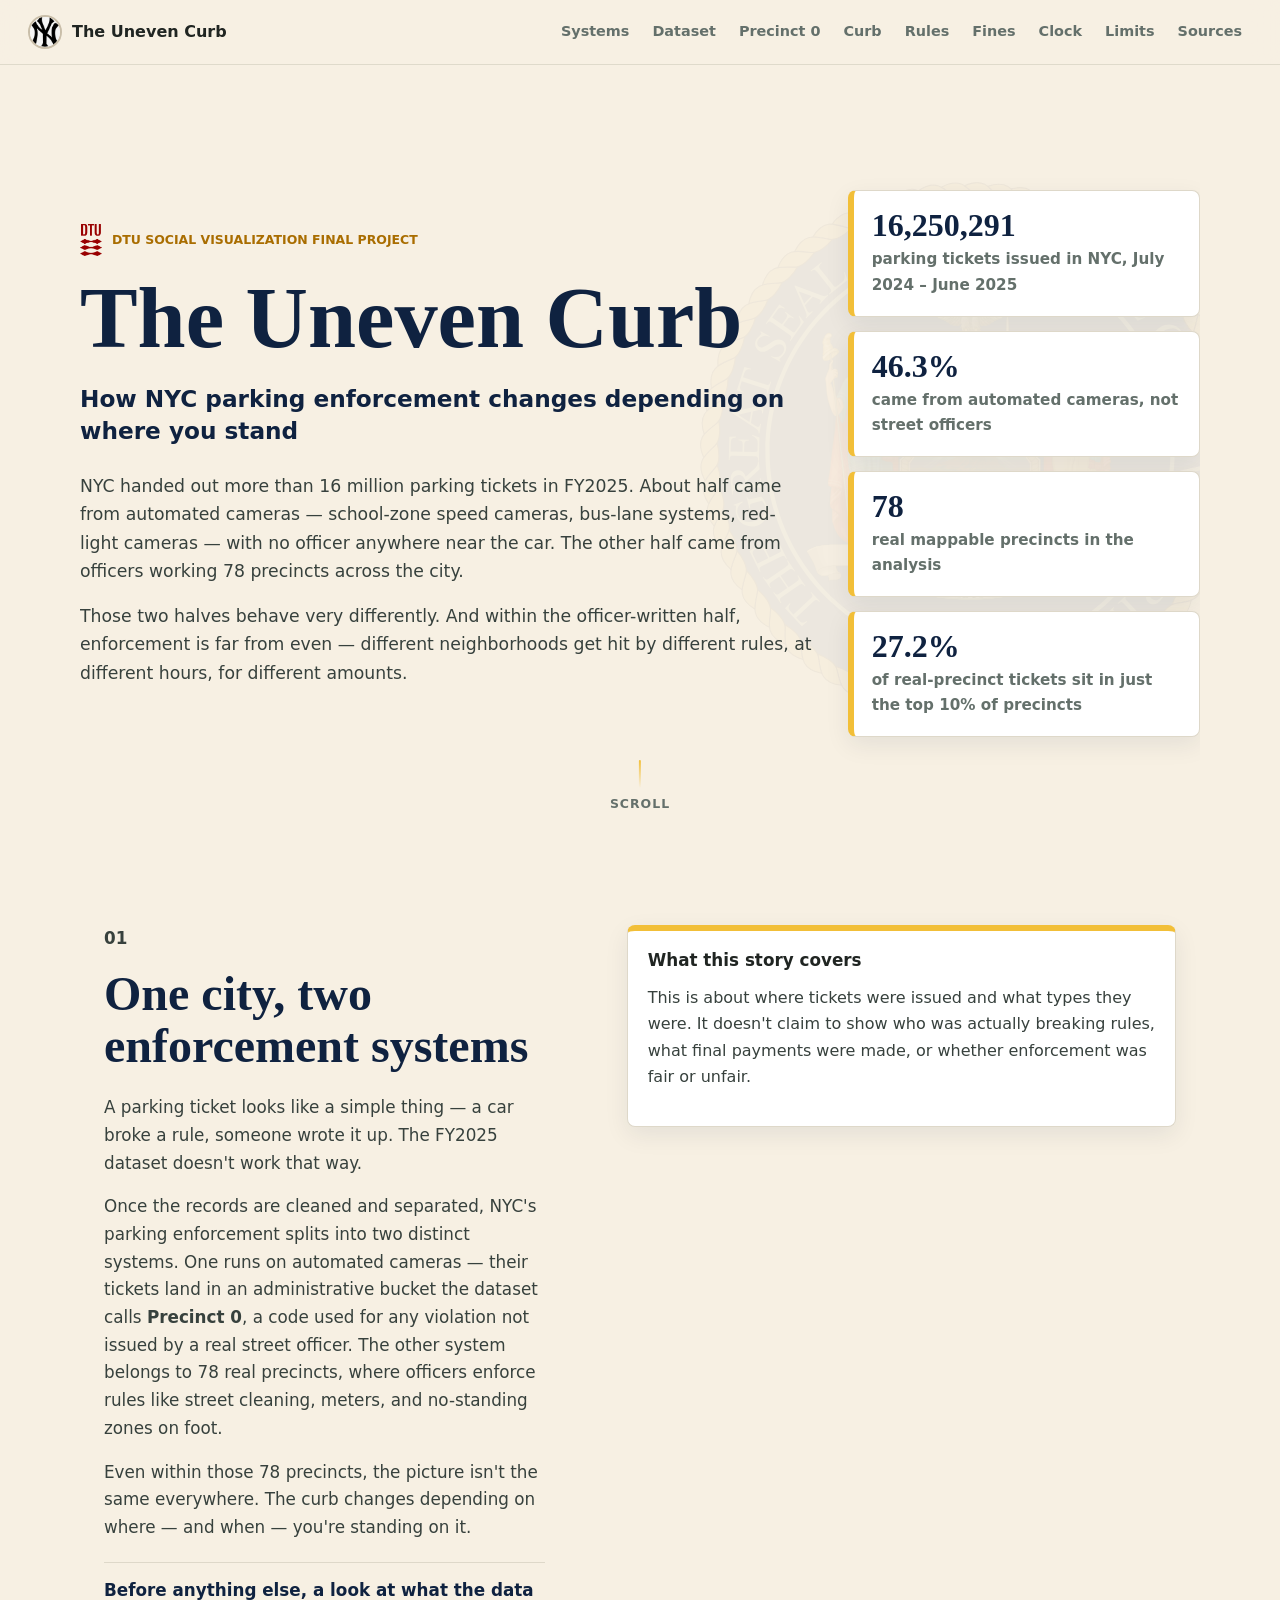
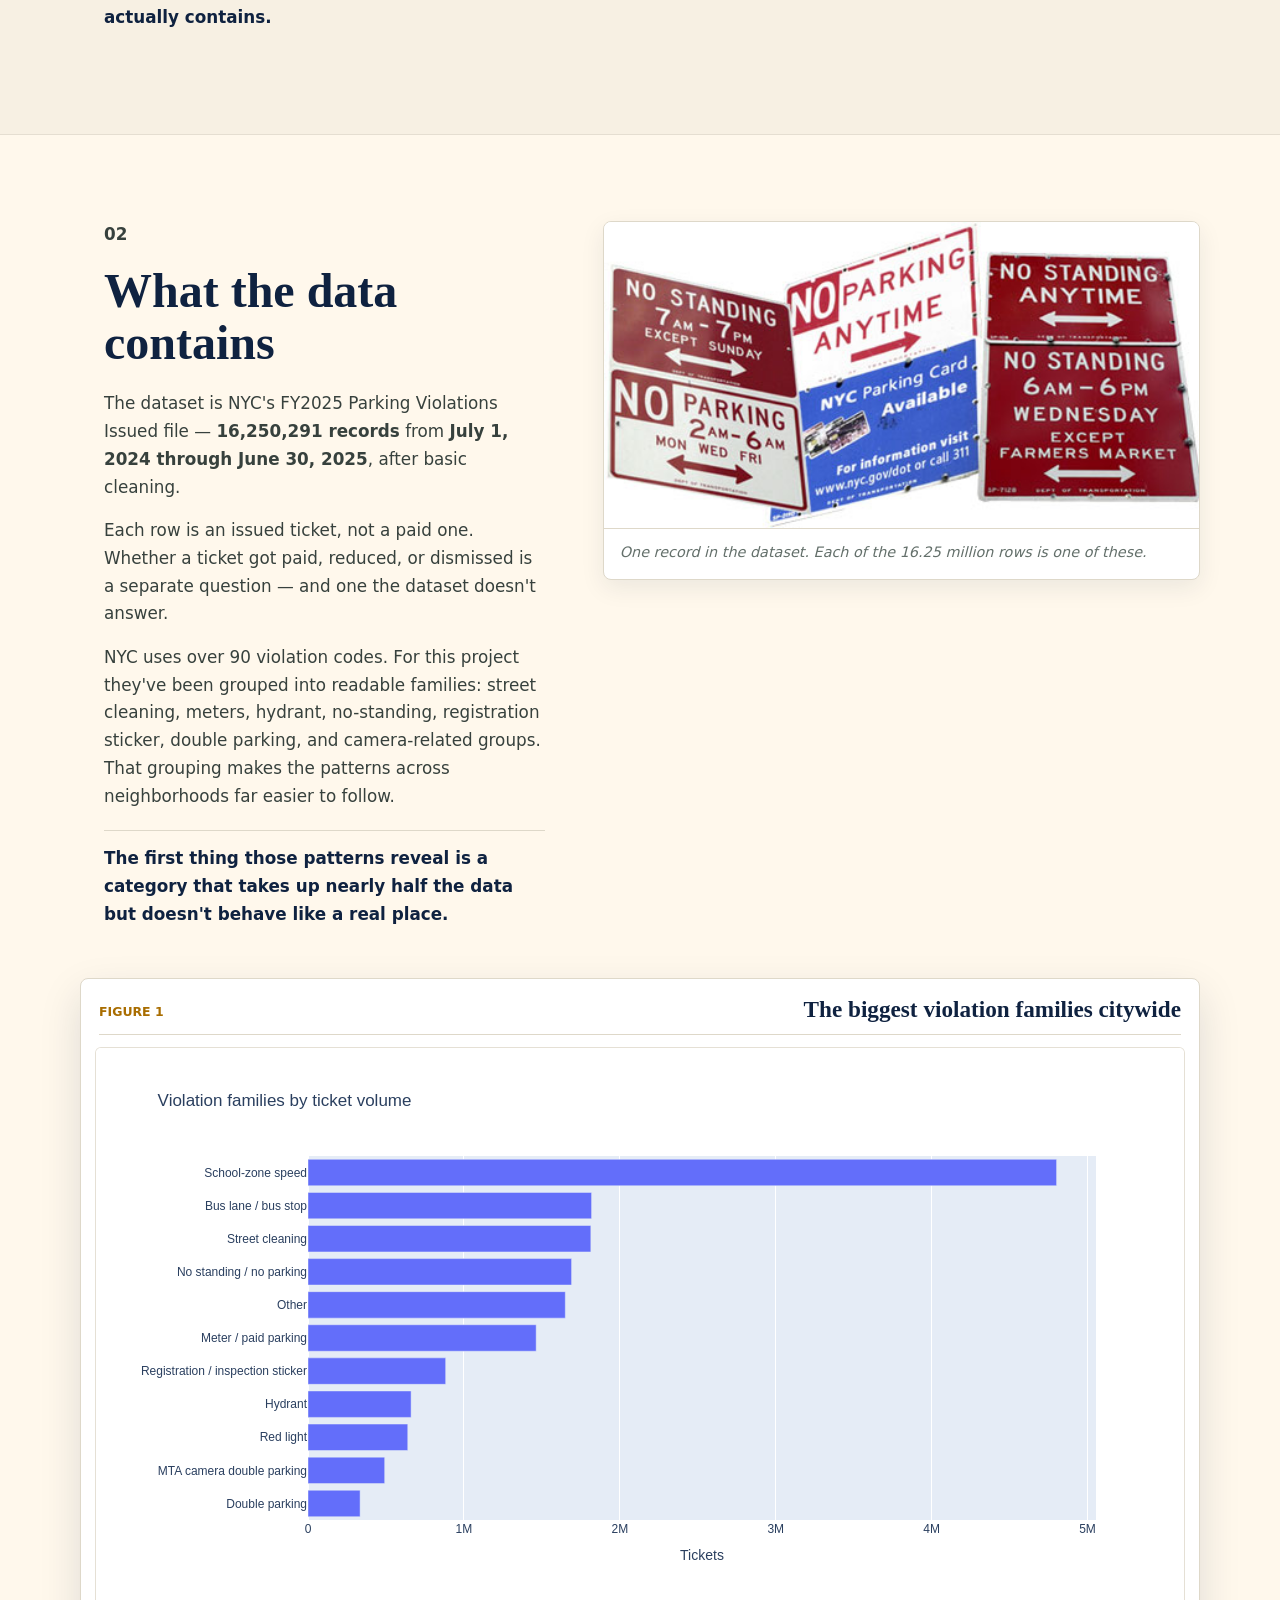
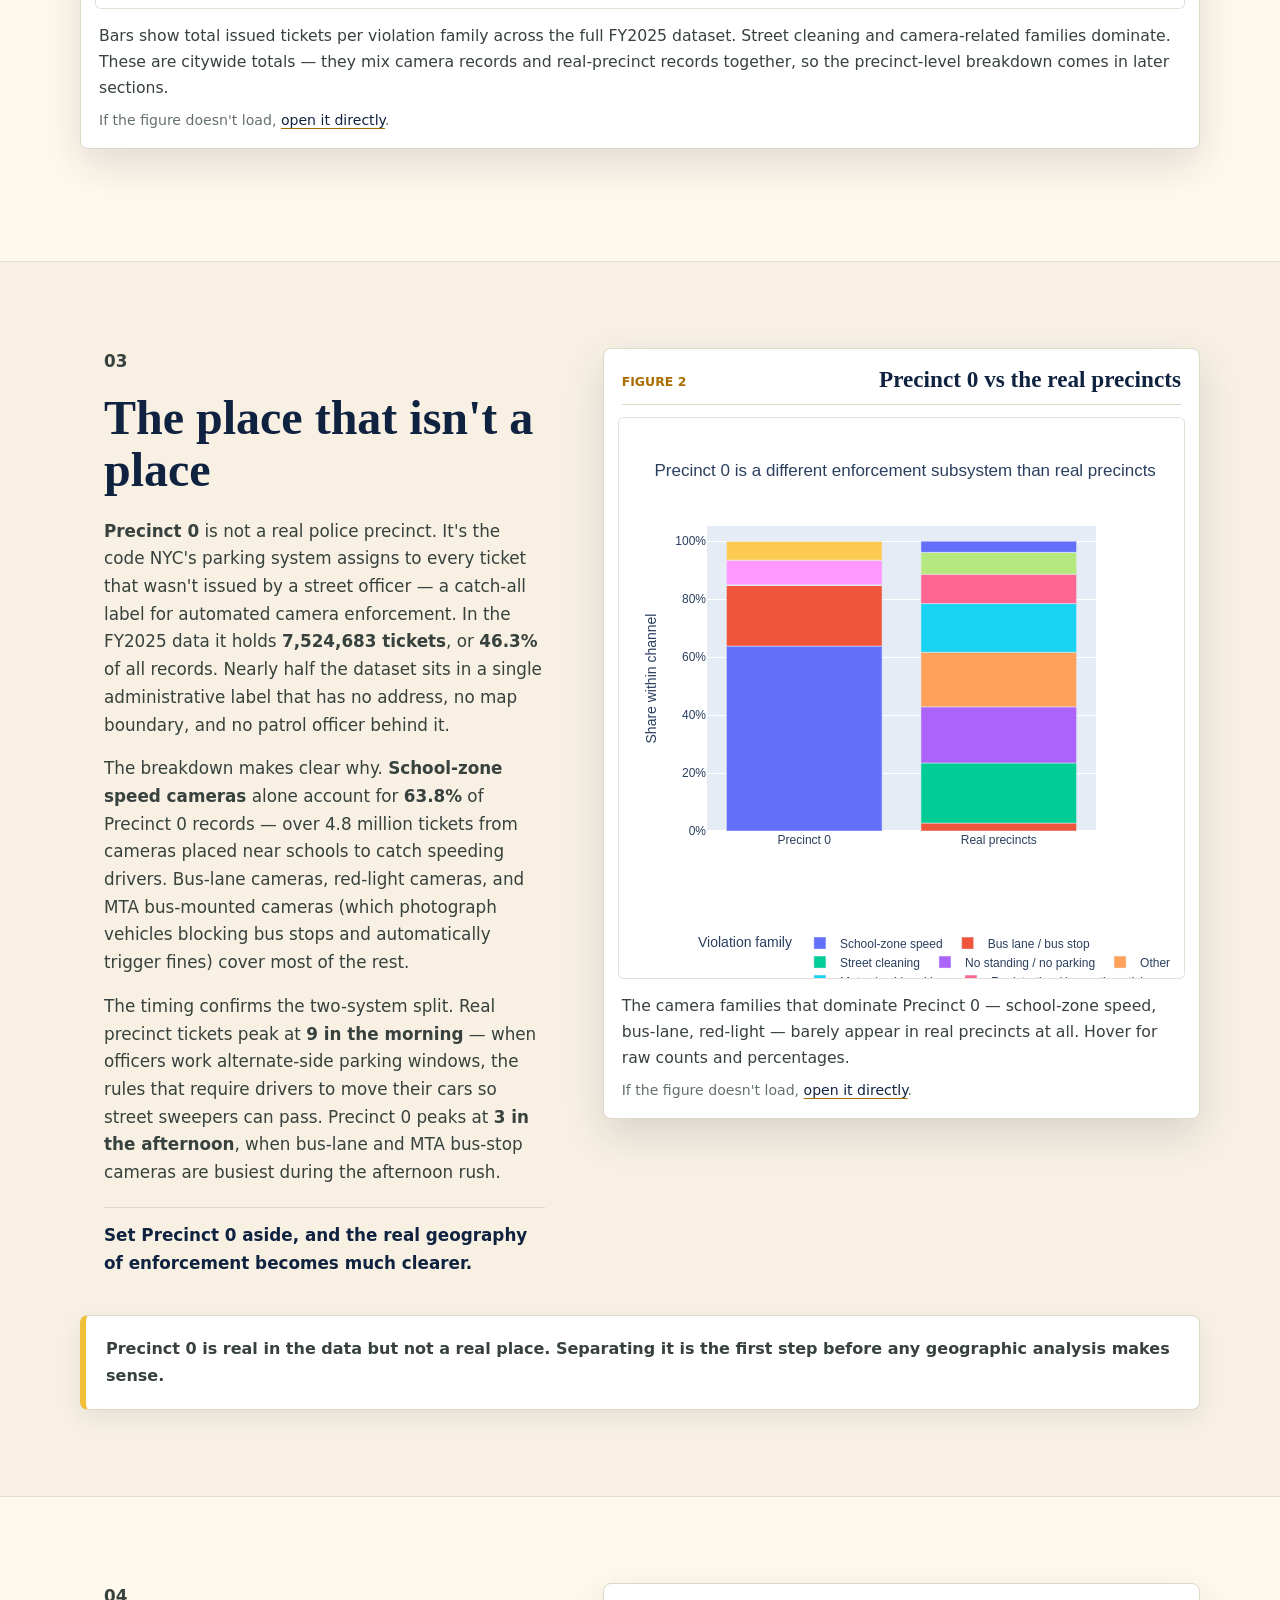
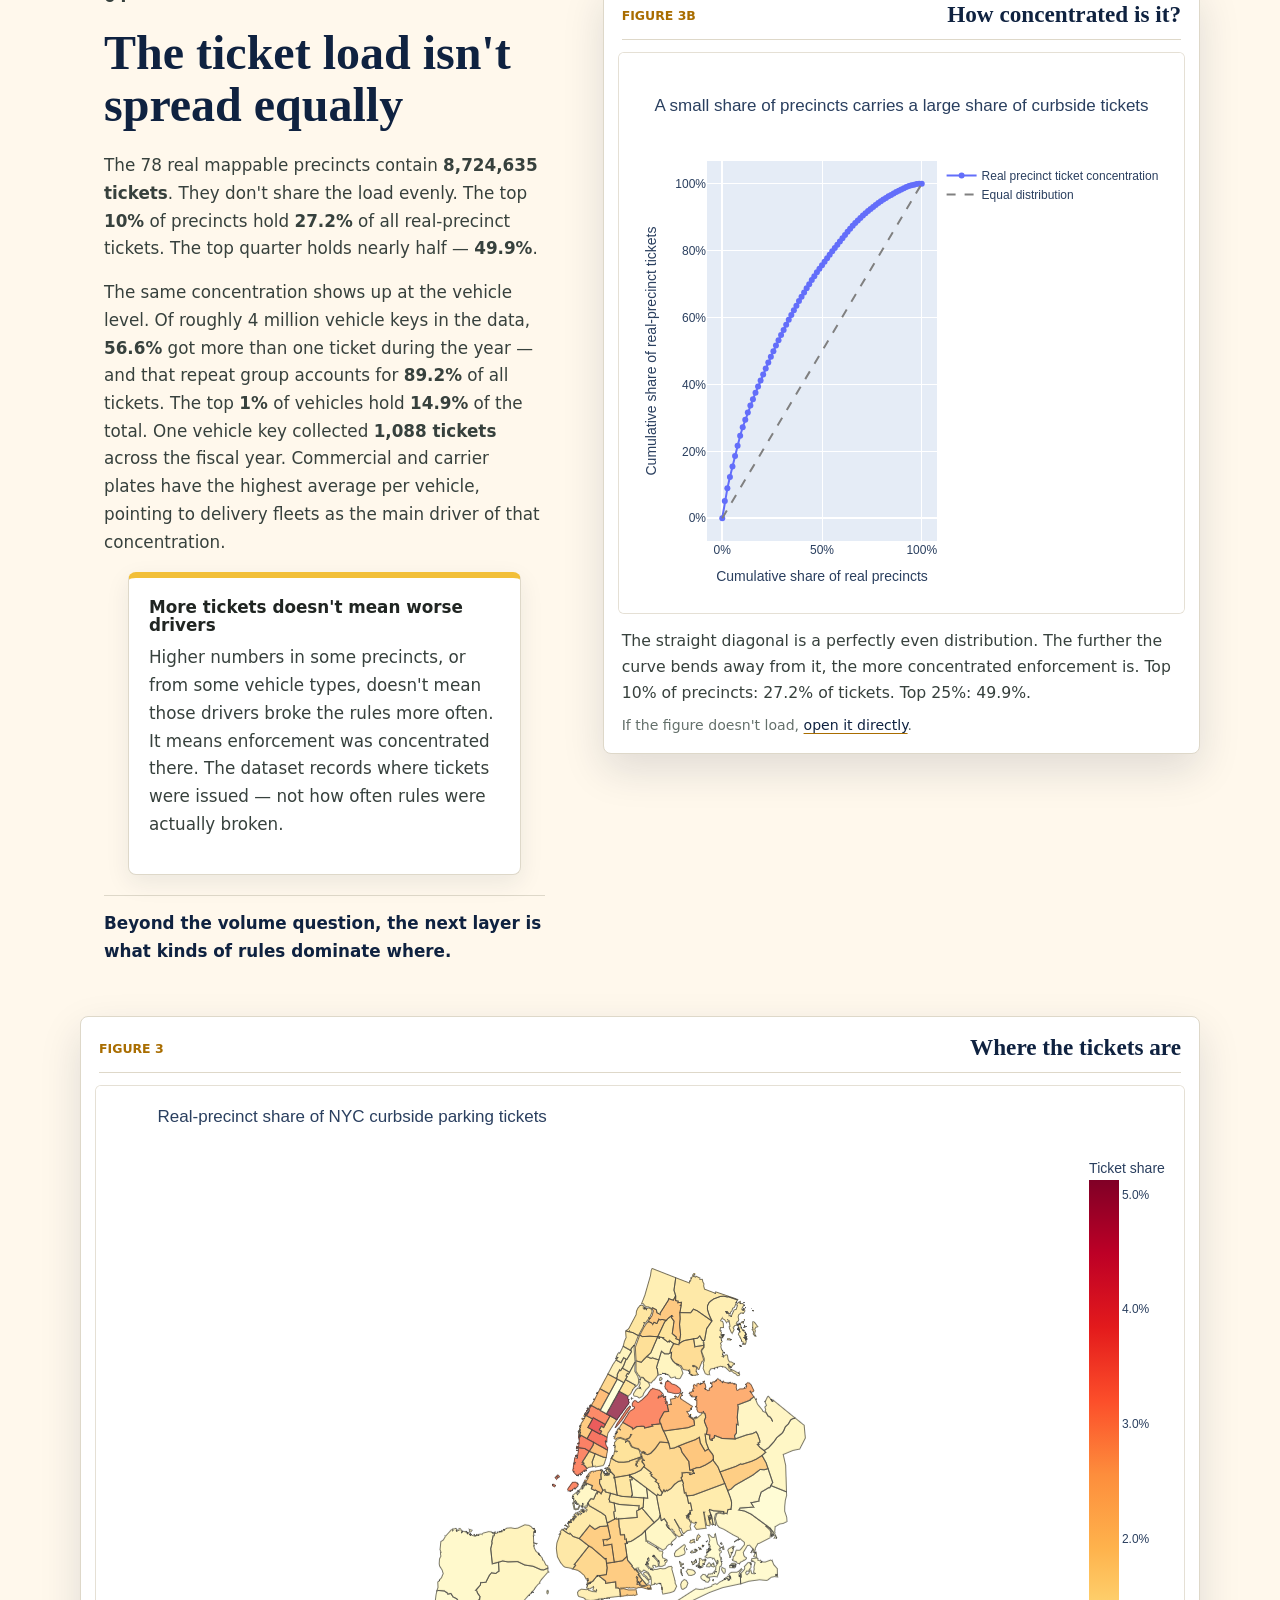
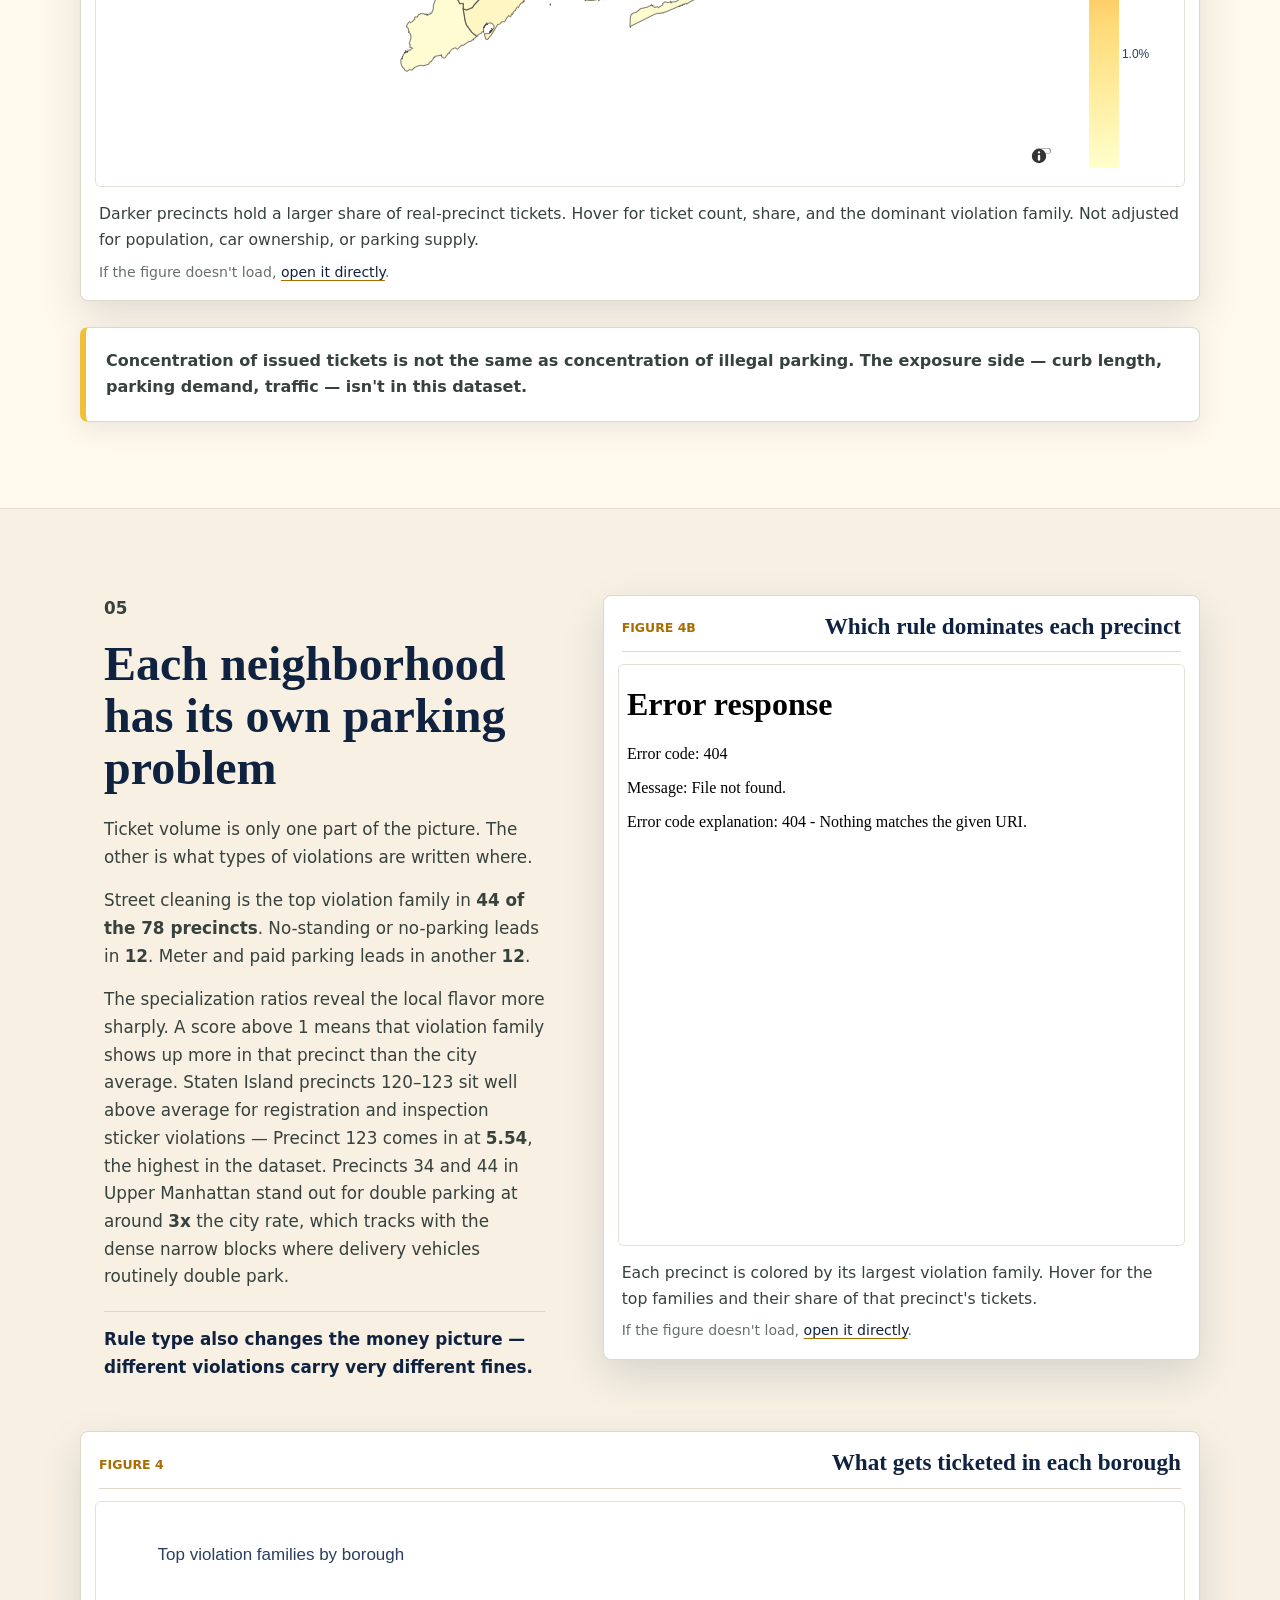
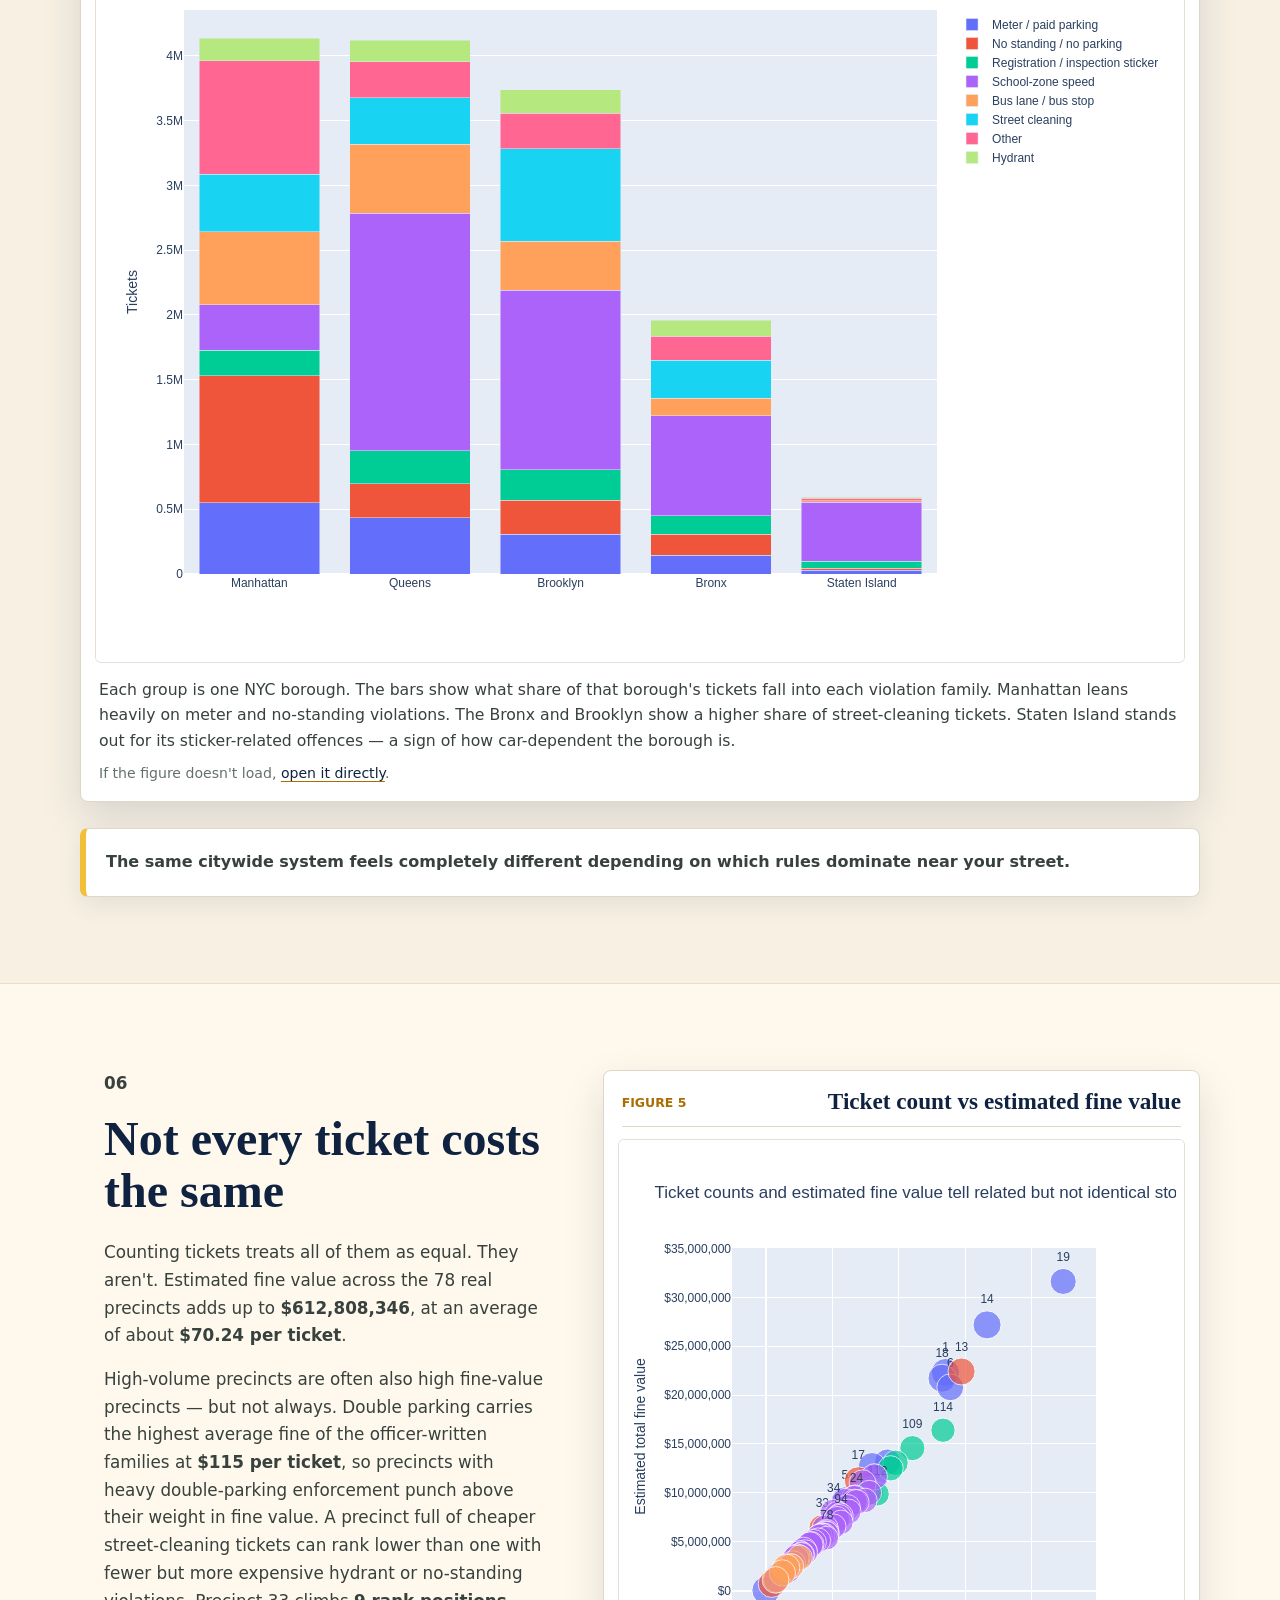
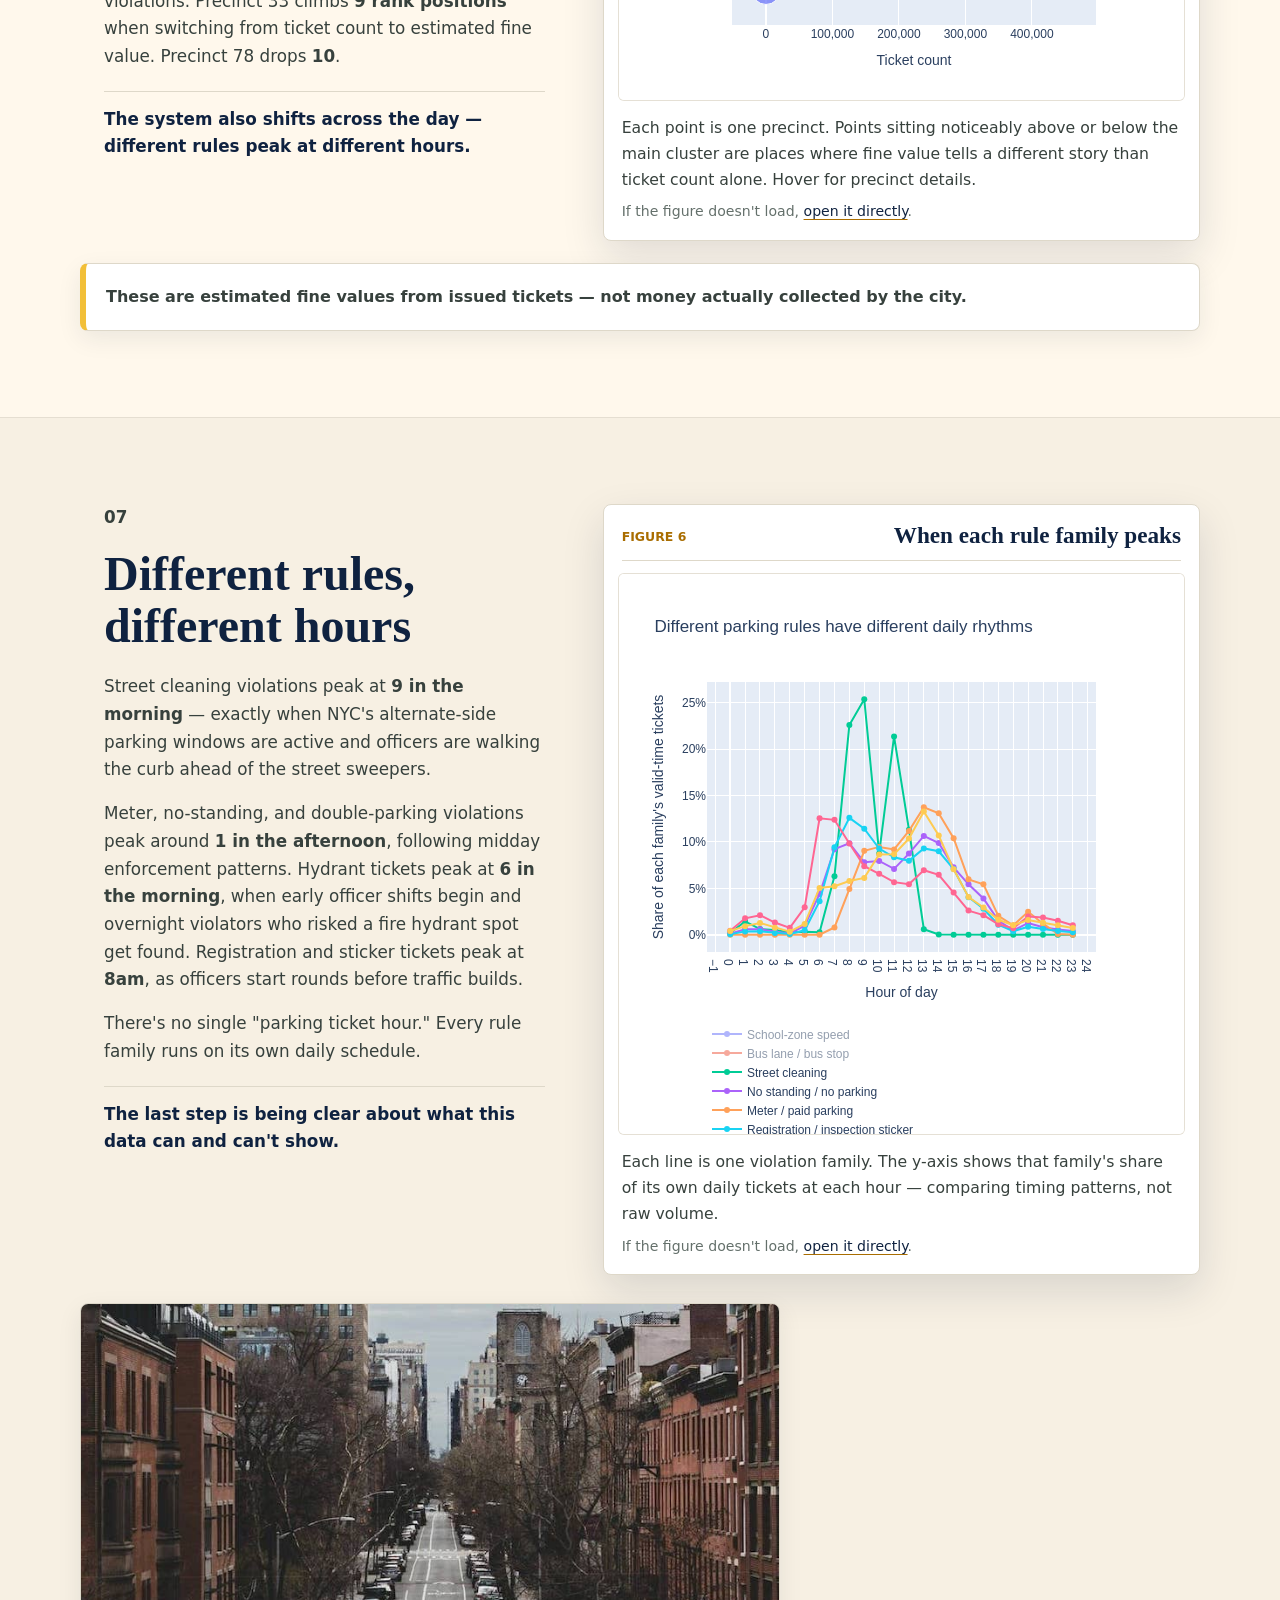
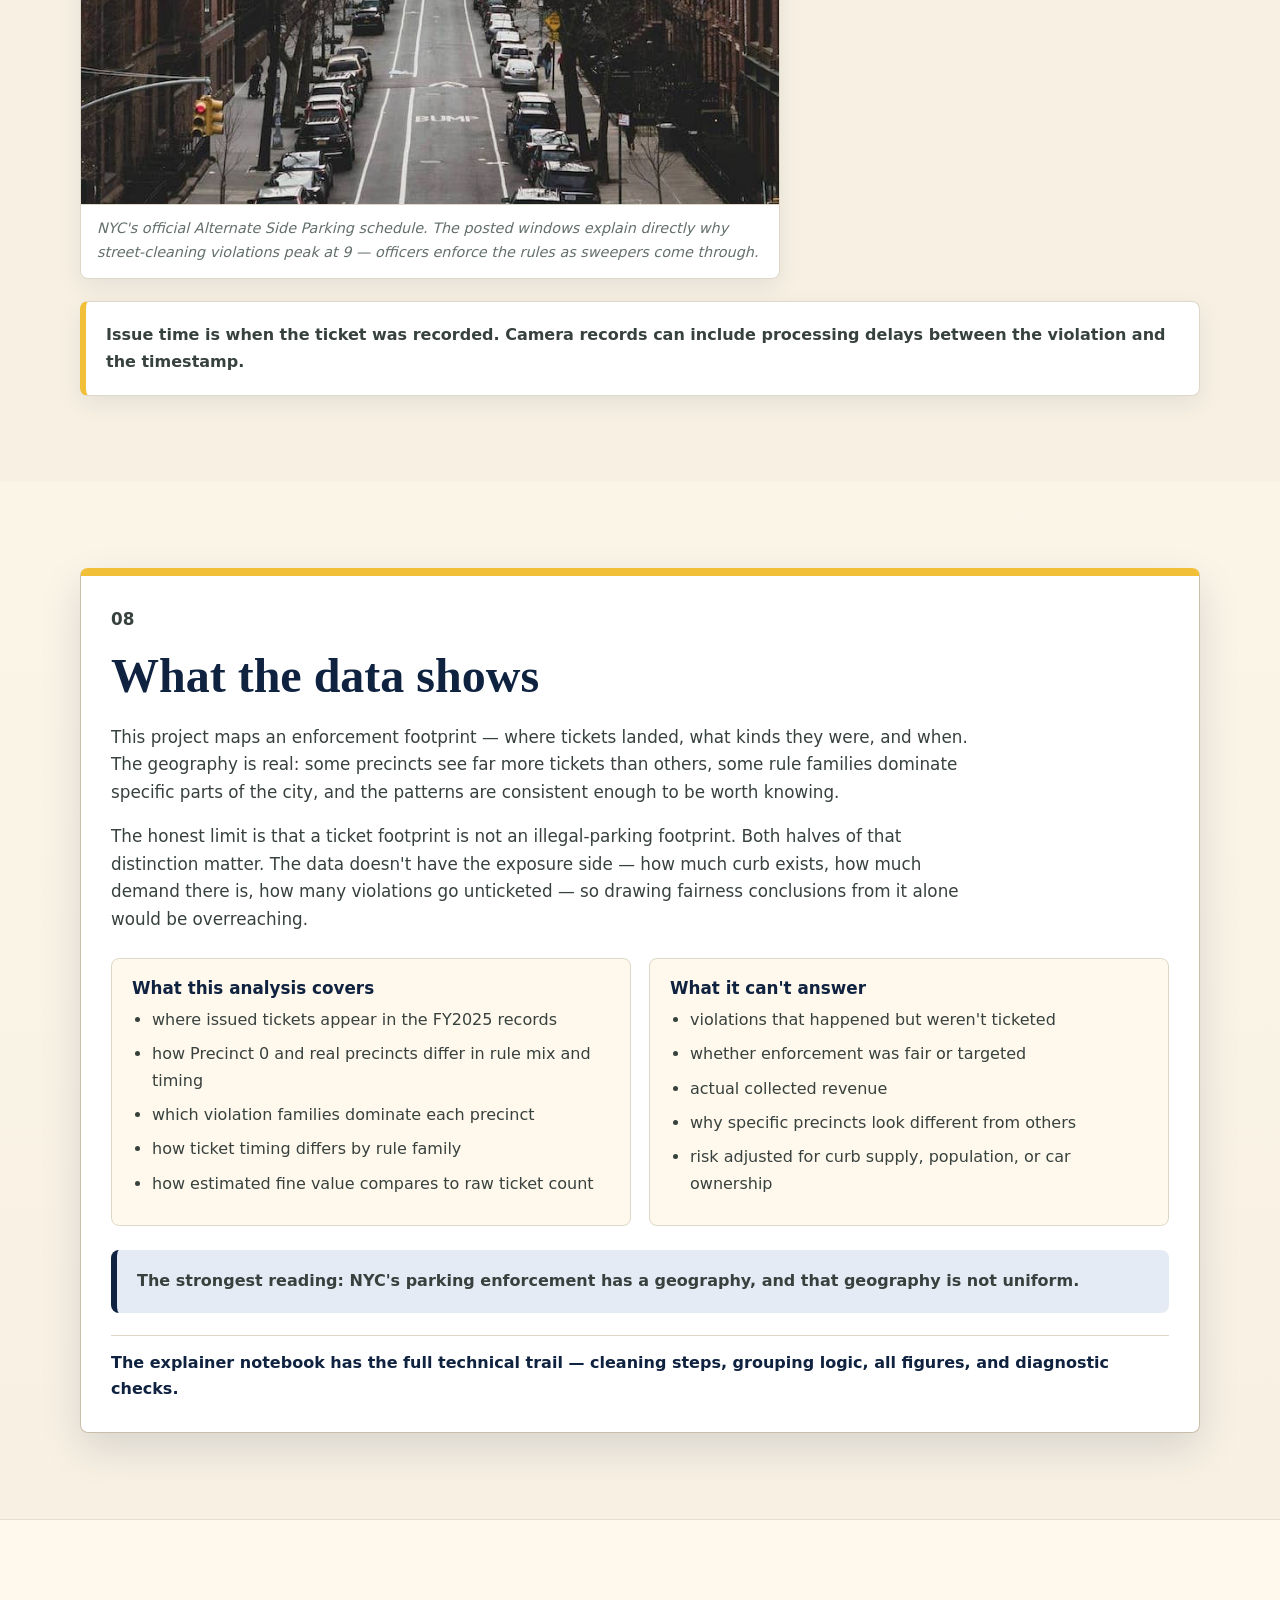
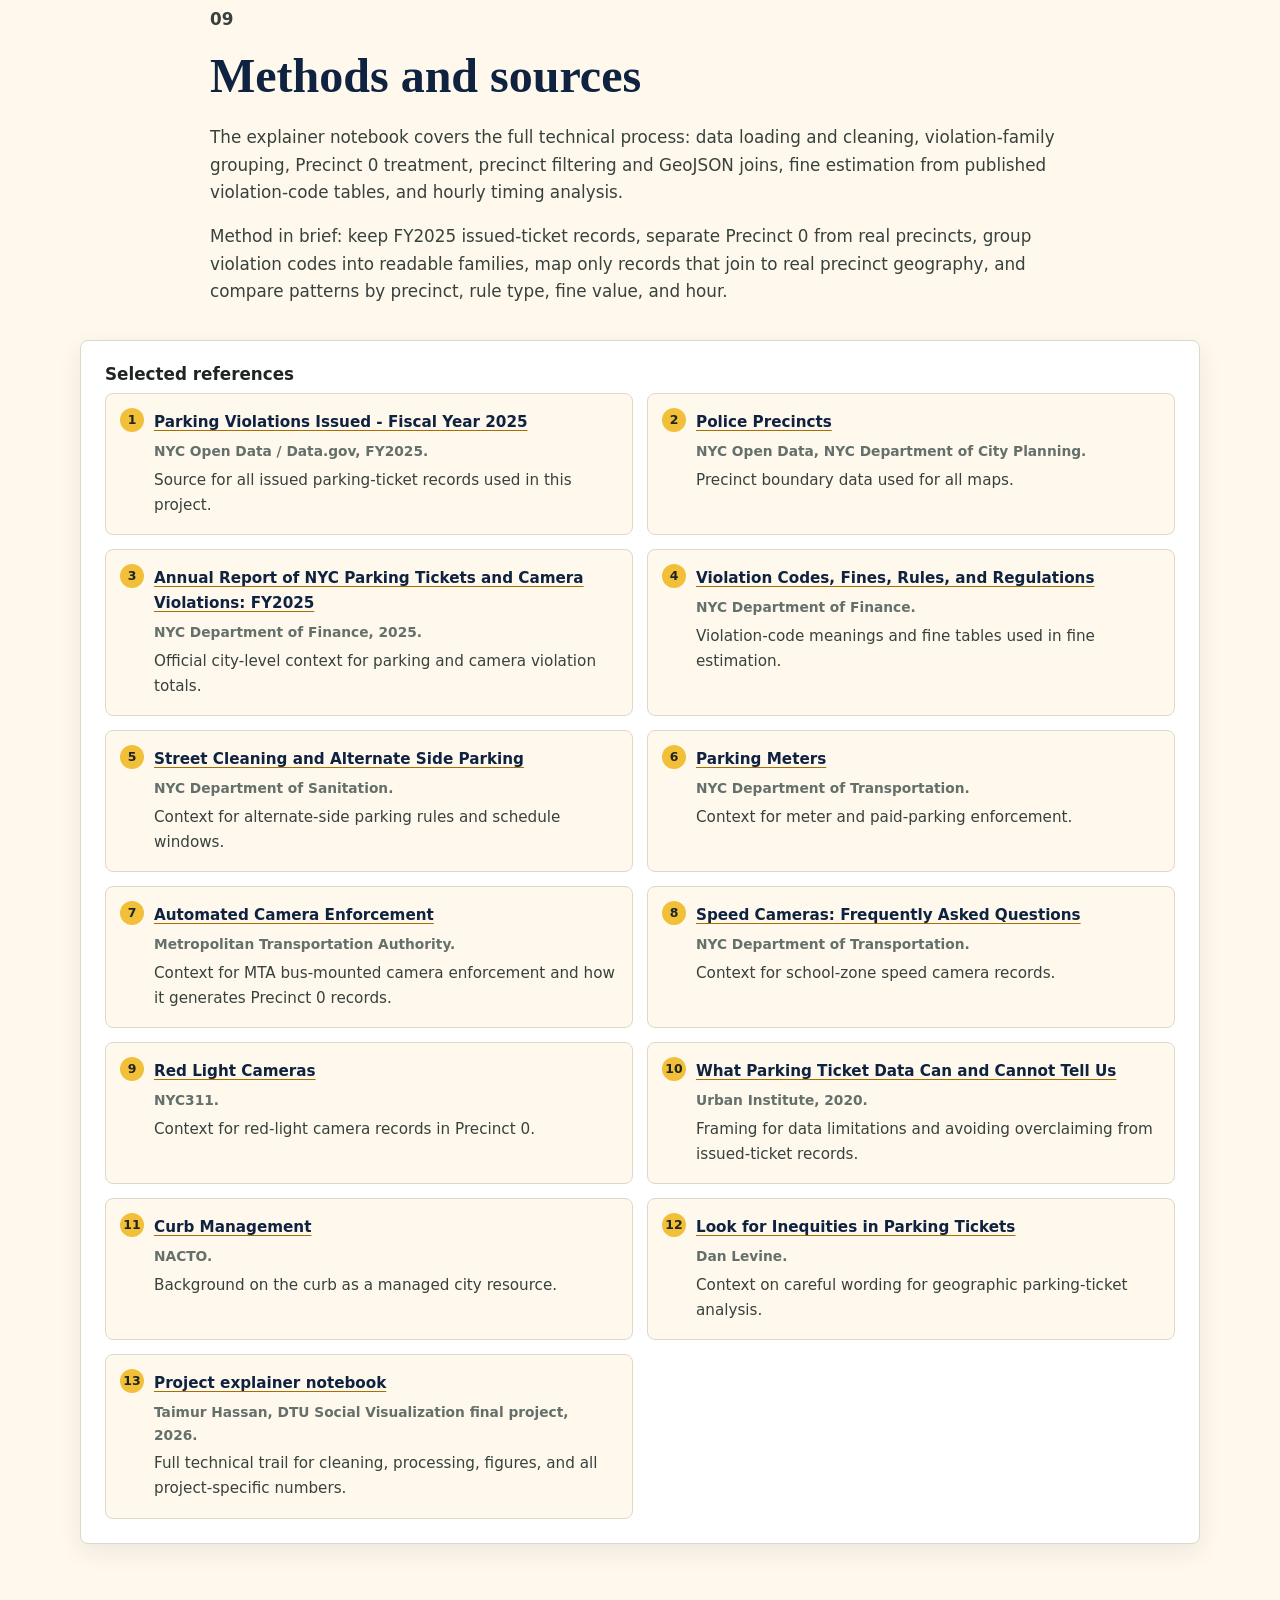
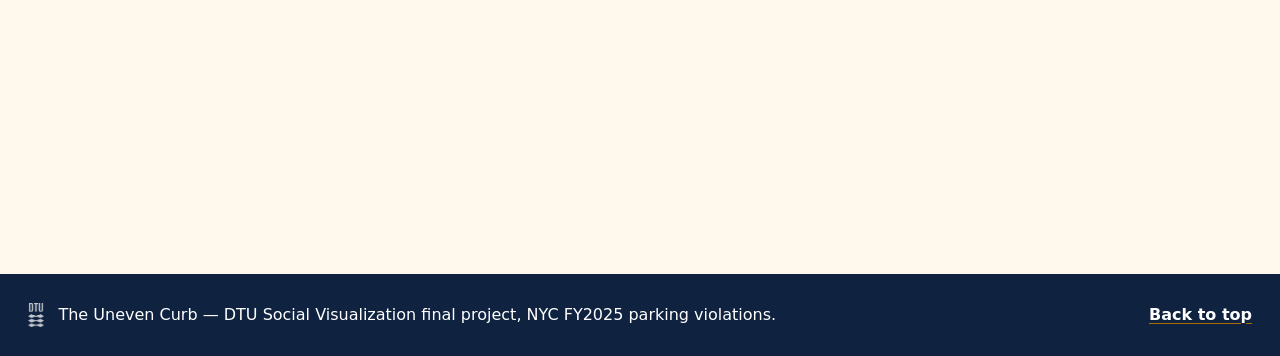
==== site/index.html @ 0881ca73 "Swap UC brand mark for NY logo; move DTU logo to hero kicker Replaces the UC initials badge in the n" ====
<!doctype html>
<html lang="en">
  <head>
    <meta charset="utf-8" />
    <meta name="viewport" content="width=device-width, initial-scale=1" />
    <meta
      name="description"
      content="A data story about NYC's FY2025 parking enforcement — where tickets land, which rules dominate each neighborhood, and how the picture changes when you account for timing and fine value."
    />
    <title>The Uneven Curb</title>
    <link rel="stylesheet" href="styles.css" />
    <script src="script.js" defer></script>
  </head>
  <body>
    <div id="scroll-progress" aria-hidden="true"></div>

    <a class="skip-link" href="#intro">Skip to story</a>

    <header class="site-header">
      <div class="header-left">
        <a class="brand" href="#top" aria-label="The Uneven Curb home">
          <img src="assets/ny-logo.jpg" alt="NY" class="brand-ny-logo">
          <span>The Uneven Curb</span>
        </a>
      </div>
      <button class="nav-toggle" type="button" aria-expanded="false" aria-controls="site-nav">
        Menu
      </button>
      <nav class="site-nav" id="site-nav" aria-label="Story navigation">
        <a href="#intro">Systems</a>
        <a href="#dataset">Dataset</a>
        <a href="#precinct-zero">Precinct 0</a>
        <a href="#concentration">Curb</a>
        <a href="#specialization">Rules</a>
        <a href="#fines">Fines</a>
        <a href="#time">Clock</a>
        <a href="#limits">Limits</a>
        <a href="#references">Sources</a>
      </nav>
    </header>

    <main>
      <section class="hero" id="top" aria-labelledby="hero-title">
        <div class="hero-seal" aria-hidden="true"><img src="assets/nyc-seal.svg" alt=""></div>
        <div class="hero-inner">
          <div class="kicker-wrap">
            <img src="assets/dtu-logo.png" alt="DTU — Technical University of Denmark" class="dtu-kicker-logo">
            <p class="kicker">DTU Social Visualization final project</p>
          </div>
          <h1 id="hero-title">The Uneven Curb</h1>
          <p class="subtitle">How NYC parking enforcement changes depending on where you stand</p>
          <p class="hero-copy">
            NYC handed out more than 16 million parking tickets in FY2025. About half came from automated cameras — school-zone speed cameras, bus-lane systems, red-light cameras — with no officer anywhere near the car. The other half came from officers working 78 precincts across the city.
          </p>
          <p class="hero-copy">
            Those two halves behave very differently. And within the officer-written half, enforcement is far from even — different neighborhoods get hit by different rules, at different hours, for different amounts.
          </p>
        </div>
        <aside class="stat-panel" aria-label="Project quick facts">
          <div>
            <strong>16,250,291</strong>
            <span>parking tickets issued in NYC, July 2024 – June 2025</span>
          </div>
          <div>
            <strong>46.3%</strong>
            <span>came from automated cameras, not street officers</span>
          </div>
          <div>
            <strong>78</strong>
            <span>real mappable precincts in the analysis</span>
          </div>
          <div>
            <strong>27.2%</strong>
            <span>of real-precinct tickets sit in just the top 10% of precincts</span>
          </div>
        </aside>
        <a class="scroll-indicator" href="#intro" aria-label="Scroll down to begin">
          <span class="scroll-indicator-line" aria-hidden="true"></span>
          <span>Scroll</span>
        </a>
      </section>

      <section class="story-section" id="intro" aria-labelledby="intro-title">
        <div class="section-grid">
          <div class="section-text" data-animate>
            <p class="section-number">01</p>
            <h2 id="intro-title">One city, two enforcement systems</h2>
            <p>
              A parking ticket looks like a simple thing — a car broke a rule, someone wrote it up. The FY2025 dataset doesn't work that way.
            </p>
            <p>
              Once the records are cleaned and separated, NYC's parking enforcement splits into two distinct systems. One runs on automated cameras — their tickets land in an administrative bucket the dataset calls <strong>Precinct 0</strong>, a code used for any violation not issued by a real street officer. The other system belongs to 78 real precincts, where officers enforce rules like street cleaning, meters, and no-standing zones on foot.
            </p>
            <p>
              Even within those 78 precincts, the picture isn't the same everywhere. The curb changes depending on where — and when — you're standing on it.
            </p>
            <p class="transition">
              Before anything else, a look at what the data actually contains.
            </p>
          </div>
          <div class="callout" data-animate>
            <h3>What this story covers</h3>
            <p>
              This is about where tickets were issued and what types they were. It doesn't claim to show who was actually breaking rules, what final payments were made, or whether enforcement was fair or unfair.
            </p>
          </div>
        </div>
      </section>

      <section class="story-section tinted" id="dataset" aria-labelledby="dataset-title">
        <div class="section-grid">
          <div class="section-text" data-animate>
            <p class="section-number">02</p>
            <h2 id="dataset-title">What the data contains</h2>
            <p>
              The dataset is NYC's FY2025 Parking Violations Issued file — <strong>16,250,291 records</strong> from <strong>July 1, 2024 through June 30, 2025</strong>, after basic cleaning.
            </p>
            <p>
              Each row is an issued ticket, not a paid one. Whether a ticket got paid, reduced, or dismissed is a separate question — and one the dataset doesn't answer.
            </p>
            <p>
              NYC uses over 90 violation codes. For this project they've been grouped into readable families: street cleaning, meters, hydrant, no-standing, registration sticker, double parking, and camera-related groups. That grouping makes the patterns across neighborhoods far easier to follow.
            </p>
            <p class="transition">
              The first thing those patterns reveal is a category that takes up nearly half the data but doesn't behave like a real place.
            </p>
          </div>
          <div class="photo-aside" data-animate>
            <figure class="photo-card">
              <img src="assets/complaint.jpg" alt="NYC parking violation notice" loading="lazy">
              <figcaption>One record in the dataset. Each of the 16.25 million rows is one of these.</figcaption>
            </figure>
          </div>
        </div>
        <figure class="chart-card full-chart" data-animate>
          <div class="chart-header">
            <p class="eyebrow">Figure 1</p>
            <h3>The biggest violation families citywide</h3>
          </div>
          <div class="iframe-wrap">
            <iframe
              src="figures/fig8_violation_family_totals.html"
              title="Top violation families in the cleaned FY2025 issued-ticket dataset"
              loading="lazy"
            ></iframe>
          </div>
          <figcaption>
            Bars show total issued tickets per violation family across the full FY2025 dataset. Street cleaning and camera-related families dominate. These are citywide totals — they mix camera records and real-precinct records together, so the precinct-level breakdown comes in later sections.
          </figcaption>
          <p class="iframe-fallback">
            If the figure doesn't load, <a href="figures/fig8_violation_family_totals.html">open it directly</a>.
          </p>
        </figure>
      </section>

      <section class="story-section" id="precinct-zero" aria-labelledby="precinct-zero-title">
        <div class="section-grid">
          <div class="section-text" data-animate>
            <p class="section-number">03</p>
            <h2 id="precinct-zero-title">The place that isn't a place</h2>
            <p>
              <strong>Precinct 0</strong> is not a real police precinct. It's the code NYC's parking system assigns to every ticket that wasn't issued by a street officer — a catch-all label for automated camera enforcement. In the FY2025 data it holds <strong>7,524,683 tickets</strong>, or <strong>46.3%</strong> of all records. Nearly half the dataset sits in a single administrative label that has no address, no map boundary, and no patrol officer behind it.
            </p>
            <p>
              The breakdown makes clear why. <strong>School-zone speed cameras</strong> alone account for <strong>63.8%</strong> of Precinct 0 records — over 4.8 million tickets from cameras placed near schools to catch speeding drivers. Bus-lane cameras, red-light cameras, and MTA bus-mounted cameras (which photograph vehicles blocking bus stops and automatically trigger fines) cover most of the rest.
            </p>
            <p>
              The timing confirms the two-system split. Real precinct tickets peak at <strong>9 in the morning</strong> — when officers work alternate-side parking windows, the rules that require drivers to move their cars so street sweepers can pass. Precinct 0 peaks at <strong>3 in the afternoon</strong>, when bus-lane and MTA bus-stop cameras are busiest during the afternoon rush.
            </p>
            <p class="transition">
              Set Precinct 0 aside, and the real geography of enforcement becomes much clearer.
            </p>
          </div>
          <figure class="chart-card" data-animate>
            <div class="chart-header">
              <p class="eyebrow">Figure 2</p>
              <h3>Precinct 0 vs the real precincts</h3>
            </div>
            <div class="iframe-wrap">
              <iframe
                src="figures/fig_precinct0_vs_real_precincts.html"
                title="Precinct 0 compared with real precincts by violation family"
                loading="lazy"
              ></iframe>
            </div>
            <figcaption>
              The camera families that dominate Precinct 0 — school-zone speed, bus-lane, red-light — barely appear in real precincts at all. Hover for raw counts and percentages.
            </figcaption>
            <p class="iframe-fallback">
              If the figure doesn't load, <a href="figures/fig_precinct0_vs_real_precincts.html">open it directly</a>.
            </p>
          </figure>
        </div>
        <div class="interpretation" data-animate>
          <p>
            Precinct 0 is real in the data but not a real place. Separating it is the first step before any geographic analysis makes sense.
          </p>
        </div>
      </section>

      <section class="story-section tinted" id="concentration" aria-labelledby="concentration-title">
        <div class="section-grid">
          <div class="section-text" data-animate>
            <p class="section-number">04</p>
            <h2 id="concentration-title">The ticket load isn't spread equally</h2>
            <p>
              The 78 real mappable precincts contain <strong>8,724,635 tickets</strong>. They don't share the load evenly. The top <strong>10%</strong> of precincts hold <strong>27.2%</strong> of all real-precinct tickets. The top quarter holds nearly half — <strong>49.9%</strong>.
            </p>
            <p>
              The same concentration shows up at the vehicle level. Of roughly 4 million vehicle keys in the data, <strong>56.6%</strong> got more than one ticket during the year — and that repeat group accounts for <strong>89.2%</strong> of all tickets. The top <strong>1%</strong> of vehicles hold <strong>14.9%</strong> of the total. One vehicle key collected <strong>1,088 tickets</strong> across the fiscal year. Commercial and carrier plates have the highest average per vehicle, pointing to delivery fleets as the main driver of that concentration.
            </p>
            <div class="callout" data-animate>
              <h3>More tickets doesn't mean worse drivers</h3>
              <p>
                Higher numbers in some precincts, or from some vehicle types, doesn't mean those drivers broke the rules more often. It means enforcement was concentrated there. The dataset records where tickets were issued — not how often rules were actually broken.
              </p>
            </div>
            <p class="transition">
              Beyond the volume question, the next layer is what kinds of rules dominate where.
            </p>
          </div>
          <figure class="chart-card" data-animate>
            <div class="chart-header">
              <p class="eyebrow">Figure 3b</p>
              <h3>How concentrated is it?</h3>
            </div>
            <div class="iframe-wrap">
              <iframe
                src="figures/fig_real_precinct_concentration_curve.html"
                title="Concentration curve showing how unevenly FY2025 tickets are distributed across real precincts"
                loading="lazy"
              ></iframe>
            </div>
            <figcaption>
              The straight diagonal is a perfectly even distribution. The further the curve bends away from it, the more concentrated enforcement is. Top 10% of precincts: 27.2% of tickets. Top 25%: 49.9%.
            </figcaption>
            <p class="iframe-fallback">
              If the figure doesn't load, <a href="figures/fig_real_precinct_concentration_curve.html">open it directly</a>.
            </p>
          </figure>
        </div>
        <figure class="chart-card map-card" data-animate>
          <div class="chart-header">
            <p class="eyebrow">Figure 3</p>
            <h3>Where the tickets are</h3>
          </div>
          <div class="iframe-wrap">
            <iframe
              src="figures/fig_real_precinct_ticket_share_map.html"
              title="Map of real mappable precinct ticket shares"
              loading="lazy"
            ></iframe>
          </div>
          <figcaption>
            Darker precincts hold a larger share of real-precinct tickets. Hover for ticket count, share, and the dominant violation family. Not adjusted for population, car ownership, or parking supply.
          </figcaption>
          <p class="iframe-fallback">
            If the figure doesn't load, <a href="figures/fig_real_precinct_ticket_share_map.html">open it directly</a>.
          </p>
        </figure>
        <div class="interpretation" data-animate>
          <p>
            Concentration of issued tickets is not the same as concentration of illegal parking. The exposure side — curb length, parking demand, traffic — isn't in this dataset.
          </p>
        </div>
      </section>

      <section class="story-section" id="specialization" aria-labelledby="specialization-title">
        <div class="section-grid">
          <div class="section-text" data-animate>
            <p class="section-number">05</p>
            <h2 id="specialization-title">Each neighborhood has its own parking problem</h2>
            <p>
              Ticket volume is only one part of the picture. The other is what types of violations are written where.
            </p>
            <p>
              Street cleaning is the top violation family in <strong>44 of the 78 precincts</strong>. No-standing or no-parking leads in <strong>12</strong>. Meter and paid parking leads in another <strong>12</strong>.
            </p>
            <p>
              The specialization ratios reveal the local flavor more sharply. A score above 1 means that violation family shows up more in that precinct than the city average. Staten Island precincts 120–123 sit well above average for registration and inspection sticker violations — Precinct 123 comes in at <strong>5.54</strong>, the highest in the dataset. Precincts 34 and 44 in Upper Manhattan stand out for double parking at around <strong>3x</strong> the city rate, which tracks with the dense narrow blocks where delivery vehicles routinely double park.
            </p>
            <p class="transition">
              Rule type also changes the money picture — different violations carry very different fines.
            </p>
          </div>
          <figure class="chart-card map-card" data-animate>
            <div class="chart-header">
              <p class="eyebrow">Figure 4b</p>
              <h3>Which rule dominates each precinct</h3>
            </div>
            <div class="iframe-wrap">
              <iframe
                src="figures/fig_dominant_family_by_precinct_map.html"
                title="Map showing the dominant violation family in each real mappable precinct"
                loading="lazy"
              ></iframe>
            </div>
            <figcaption>
              Each precinct is colored by its largest violation family. Hover for the top families and their share of that precinct's tickets.
            </figcaption>
            <p class="iframe-fallback">
              If the figure doesn't load, <a href="figures/fig_dominant_family_by_precinct_map.html">open it directly</a>.
            </p>
          </figure>
        </div>
        <figure class="chart-card wide-card" data-animate>
          <div class="chart-header">
            <p class="eyebrow">Figure 4</p>
            <h3>What gets ticketed in each borough</h3>
          </div>
          <div class="iframe-wrap">
            <iframe
              src="figures/fig10_family_by_borough.html"
              title="Violation families by NYC borough"
              loading="lazy"
            ></iframe>
          </div>
          <figcaption>
            Each group is one NYC borough. The bars show what share of that borough's tickets fall into each violation family. Manhattan leans heavily on meter and no-standing violations. The Bronx and Brooklyn show a higher share of street-cleaning tickets. Staten Island stands out for its sticker-related offences — a sign of how car-dependent the borough is.
          </figcaption>
          <p class="iframe-fallback">
            If the figure doesn't load, <a href="figures/fig10_family_by_borough.html">open it directly</a>.
          </p>
        </figure>
        <div class="interpretation" data-animate>
          <p>
            The same citywide system feels completely different depending on which rules dominate near your street.
          </p>
        </div>
      </section>

      <section class="story-section tinted" id="fines" aria-labelledby="fines-title">
        <div class="section-grid">
          <div class="section-text" data-animate>
            <p class="section-number">06</p>
            <h2 id="fines-title">Not every ticket costs the same</h2>
            <p>
              Counting tickets treats all of them as equal. They aren't. Estimated fine value across the 78 real precincts adds up to <strong>$612,808,346</strong>, at an average of about <strong>$70.24 per ticket</strong>.
            </p>
            <p>
              High-volume precincts are often also high fine-value precincts — but not always. Double parking carries the highest average fine of the officer-written families at <strong>$115 per ticket</strong>, so precincts with heavy double-parking enforcement punch above their weight in fine value. A precinct full of cheaper street-cleaning tickets can rank lower than one with fewer but more expensive hydrant or no-standing violations. Precinct 33 climbs <strong>9 rank positions</strong> when switching from ticket count to estimated fine value. Precinct 78 drops <strong>10</strong>.
            </p>
            <p class="transition">
              The system also shifts across the day — different rules peak at different hours.
            </p>
          </div>
          <figure class="chart-card" data-animate>
            <div class="chart-header">
              <p class="eyebrow">Figure 5</p>
              <h3>Ticket count vs estimated fine value</h3>
            </div>
            <div class="iframe-wrap">
              <iframe
                src="figures/fig_real_precinct_count_vs_estimated_fine_value.html"
                title="Scatterplot of real precinct ticket counts against estimated fine value"
                loading="lazy"
              ></iframe>
            </div>
            <figcaption>
              Each point is one precinct. Points sitting noticeably above or below the main cluster are places where fine value tells a different story than ticket count alone. Hover for precinct details.
            </figcaption>
            <p class="iframe-fallback">
              If the figure doesn't load, <a href="figures/fig_real_precinct_count_vs_estimated_fine_value.html">open it directly</a>.
            </p>
          </figure>
        </div>
        <div class="interpretation" data-animate>
          <p>
            These are estimated fine values from issued tickets — not money actually collected by the city.
          </p>
        </div>
      </section>

      <section class="story-section" id="time" aria-labelledby="time-title">
        <div class="section-grid">
          <div class="section-text" data-animate>
            <p class="section-number">07</p>
            <h2 id="time-title">Different rules, different hours</h2>
            <p>
              Street cleaning violations peak at <strong>9 in the morning</strong> — exactly when NYC's alternate-side parking windows are active and officers are walking the curb ahead of the street sweepers.
            </p>
            <p>
              Meter, no-standing, and double-parking violations peak around <strong>1 in the afternoon</strong>, following midday enforcement patterns. Hydrant tickets peak at <strong>6 in the morning</strong>, when early officer shifts begin and overnight violators who risked a fire hydrant spot get found. Registration and sticker tickets peak at <strong>8am</strong>, as officers start rounds before traffic builds.
            </p>
            <p>
              There's no single "parking ticket hour." Every rule family runs on its own daily schedule.
            </p>
            <p class="transition">
              The last step is being clear about what this data can and can't show.
            </p>
          </div>
          <figure class="chart-card" data-animate>
            <div class="chart-header">
              <p class="eyebrow">Figure 6</p>
              <h3>When each rule family peaks</h3>
            </div>
            <div class="iframe-wrap">
              <iframe
                src="figures/fig_violation_family_hourly_profiles.html"
                title="Hourly profiles for major violation families"
                loading="lazy"
              ></iframe>
            </div>
            <figcaption>
              Each line is one violation family. The y-axis shows that family's share of its own daily tickets at each hour — comparing timing patterns, not raw volume.
            </figcaption>
            <p class="iframe-fallback">
              If the figure doesn't load, <a href="figures/fig_violation_family_hourly_profiles.html">open it directly</a>.
            </p>
          </figure>
        </div>
        <div class="asp-aside" data-animate>
          <figure class="photo-card photo-card--document">
            <img src="assets/asp-guide.jpg" alt="NYC Alternate Side Parking guide showing street cleaning schedule windows" loading="lazy">
            <figcaption>NYC's official Alternate Side Parking schedule. The posted windows explain directly why street-cleaning violations peak at 9 — officers enforce the rules as sweepers come through.</figcaption>
          </figure>
        </div>
        <div class="interpretation" data-animate>
          <p>
            Issue time is when the ticket was recorded. Camera records can include processing delays between the violation and the timestamp.
          </p>
        </div>
      </section>

      <section class="story-section limits-section" id="limits" aria-labelledby="limits-title">
        <div class="limits-panel" data-animate>
          <div class="section-text wide">
            <p class="section-number">08</p>
            <h2 id="limits-title">What the data shows</h2>
            <p>
              This project maps an enforcement footprint — where tickets landed, what kinds they were, and when. The geography is real: some precincts see far more tickets than others, some rule families dominate specific parts of the city, and the patterns are consistent enough to be worth knowing.
            </p>
            <p>
              The honest limit is that a ticket footprint is not an illegal-parking footprint. Both halves of that distinction matter. The data doesn't have the exposure side — how much curb exists, how much demand there is, how many violations go unticketed — so drawing fairness conclusions from it alone would be overreaching.
            </p>
          </div>

          <div class="limits-columns" aria-label="Project interpretation boundaries">
            <article>
              <h3>What this analysis covers</h3>
              <ul>
                <li>where issued tickets appear in the FY2025 records</li>
                <li>how Precinct 0 and real precincts differ in rule mix and timing</li>
                <li>which violation families dominate each precinct</li>
                <li>how ticket timing differs by rule family</li>
                <li>how estimated fine value compares to raw ticket count</li>
              </ul>
            </article>
            <article>
              <h3>What it can't answer</h3>
              <ul>
                <li>violations that happened but weren't ticketed</li>
                <li>whether enforcement was fair or targeted</li>
                <li>actual collected revenue</li>
                <li>why specific precincts look different from others</li>
                <li>risk adjusted for curb supply, population, or car ownership</li>
              </ul>
            </article>
          </div>

          <p class="limits-bottom-line">
            The strongest reading: NYC's parking enforcement has a geography, and that geography is not uniform.
          </p>
          <p class="transition">
            The explainer notebook has the full technical trail — cleaning steps, grouping logic, all figures, and diagnostic checks.
          </p>
        </div>
      </section>

      <section id="references" class="story-section references" aria-labelledby="references-title">
        <div class="section-text wide" data-animate>
          <p class="section-number">09</p>
          <h2 id="references-title">Methods and sources</h2>
          <p>
            The explainer notebook covers the full technical process: data loading and cleaning, violation-family grouping, Precinct 0 treatment, precinct filtering and GeoJSON joins, fine estimation from published violation-code tables, and hourly timing analysis.
          </p>
          <p>
            Method in brief: keep FY2025 issued-ticket records, separate Precinct 0 from real precincts, group violation codes into readable families, map only records that join to real precinct geography, and compare patterns by precinct, rule type, fine value, and hour.
          </p>
        </div>

        <div class="references-list" data-animate aria-label="References used in this story">
          <h3>Selected references</h3>
          <ol class="reference-list">
            <li>
              <a href="https://data.cityofnewyork.us/d/m5vz-tzqv">Parking Violations Issued - Fiscal Year 2025</a>
              <span>NYC Open Data / Data.gov, FY2025.</span>
              <em>Source for all issued parking-ticket records used in this project.</em>
            </li>
            <li>
              <a href="https://data.cityofnewyork.us/d/y76i-bdw7">Police Precincts</a>
              <span>NYC Open Data, NYC Department of City Planning.</span>
              <em>Precinct boundary data used for all maps.</em>
            </li>
            <li>
              <a href="https://www.nyc.gov/assets/finance/downloads/pdf/25pdf/2025-local-law-6-report.pdf">Annual Report of NYC Parking Tickets and Camera Violations: FY2025</a>
              <span>NYC Department of Finance, 2025.</span>
              <em>Official city-level context for parking and camera violation totals.</em>
            </li>
            <li>
              <a href="https://www.nyc.gov/site/finance/vehicles/services-violation-codes.page">Violation Codes, Fines, Rules, and Regulations</a>
              <span>NYC Department of Finance.</span>
              <em>Violation-code meanings and fine tables used in fine estimation.</em>
            </li>
            <li>
              <a href="https://www.nyc.gov/site/dsny/what-we-do/cleaning/street-cleaning-asp.page">Street Cleaning and Alternate Side Parking</a>
              <span>NYC Department of Sanitation.</span>
              <em>Context for alternate-side parking rules and schedule windows.</em>
            </li>
            <li>
              <a href="https://www.nyc.gov/html/dot/html/motorist/parking-rates.shtml">Parking Meters</a>
              <span>NYC Department of Transportation.</span>
              <em>Context for meter and paid-parking enforcement.</em>
            </li>
            <li>
              <a href="https://www.mta.info/agency/new-york-city-transit/automated-camera-enforcement">Automated Camera Enforcement</a>
              <span>Metropolitan Transportation Authority.</span>
              <em>Context for MTA bus-mounted camera enforcement and how it generates Precinct 0 records.</em>
            </li>
            <li>
              <a href="https://www.nyc.gov/html/dot/downloads/pdf/speed-camera-faq.pdf">Speed Cameras: Frequently Asked Questions</a>
              <span>NYC Department of Transportation.</span>
              <em>Context for school-zone speed camera records.</em>
            </li>
            <li>
              <a href="https://portal.311.nyc.gov/article/?kanumber=KA-02326">Red Light Cameras</a>
              <span>NYC311.</span>
              <em>Context for red-light camera records in Precinct 0.</em>
            </li>
            <li>
              <a href="https://www.urban.org/urban-wire/what-parking-ticket-data-can-and-cannot-tell-us-amid-calls-reform-fines-and-fees">What Parking Ticket Data Can and Cannot Tell Us</a>
              <span>Urban Institute, 2020.</span>
              <em>Framing for data limitations and avoiding overclaiming from issued-ticket records.</em>
            </li>
            <li>
              <a href="https://nacto.org/program/reimagining-city-streets/multimodal-streets/curb-management/">Curb Management</a>
              <span>NACTO.</span>
              <em>Background on the curb as a managed city resource.</em>
            </li>
            <li>
              <a href="https://danlevine.work/projects/look-for-inequities-in-parking-tickets/">Look for Inequities in Parking Tickets</a>
              <span>Dan Levine.</span>
              <em>Context on careful wording for geographic parking-ticket analysis.</em>
            </li>
            <li>
              <a href="../analysis_github.ipynb">Project explainer notebook</a>
              <span>Taimur Hassan, DTU Social Visualization final project, 2026.</span>
              <em>Full technical trail for cleaning, processing, figures, and all project-specific numbers.</em>
            </li>
          </ol>
        </div>

        <div class="project-files" data-animate aria-label="Project files">
          <h3>Project files</h3>
          <p>
            The full raw CSV is not linked here — use NYC Open Data for the source dataset.
          </p>
          <div class="project-file-links">
            <a href="../analysis_github.ipynb" class="button-link">Read the explainer notebook</a>
            <a href="https://github.com/syedtaimurhassan/02806-project" class="button-link">View the GitHub repository</a>
            <a href="https://data.cityofnewyork.us/d/m5vz-tzqv" class="button-link">Open the NYC Open Data dataset</a>
            <a href="../Parking_Violations_Issued_Data_Dictionary.xlsx" class="button-link">Open the data dictionary</a>
            <a href="docs/README.md" class="button-link">View the final material packet</a>
          </div>
        </div>
      </section>
    </main>

    <footer class="site-footer">
      <div class="footer-left">
        <img src="assets/dtu-logo.png" alt="DTU" class="dtu-footer-logo">
        <p>The Uneven Curb — DTU Social Visualization final project, NYC FY2025 parking violations.</p>
      </div>
      <a class="back-to-top" href="#top">Back to top</a>
    </footer>
  </body>
</html>
---- site/styles.css ----
/* ============================================================
   The Uneven Curb — styles.css
   Data-journalism editorial design
   ============================================================ */

/* ---- Custom Properties ------------------------------------ */
:root {
  color-scheme: light;

  /* Palette */
  --bg:           #f7f0e3;
  --bg-soft:      #fff8ec;
  --surface:      #ffffff;
  --ink:          #202522;
  --muted:        #64706b;
  --navy:         #0f2240;
  --navy-soft:    #e4ebf5;
  --yellow:       #f2bf38;
  --yellow-dark:  #a96d00;
  --line:         #ded8c9;
  --line-strong:  #c9bea9;

  /* Shadows */
  --shadow:       0 16px 42px rgba(15, 34, 64, 0.13);
  --shadow-soft:  0 8px 24px rgba(15, 34, 64, 0.08);
  --shadow-lift:  0 24px 56px rgba(15, 34, 64, 0.18);

  /* Layout */
  --text-width:   760px;
  --chart-width:  1120px;
  --radius:       8px;

  /* Easing & transition tokens */
  --ease-out:       cubic-bezier(0.22, 1, 0.36, 1);
  --ease-spring:    cubic-bezier(0.34, 1.56, 0.64, 1);
  --ease-in-out:    cubic-bezier(0.65, 0, 0.35, 1);
  --duration-fast:  160ms;
  --duration-base:  260ms;
  --duration-slow:  480ms;
}

/* ---- Reset & Base ----------------------------------------- */
* {
  box-sizing: border-box;
}

html {
  scroll-behavior: smooth;
}

body {
  margin: 0;
  color: var(--ink);
  background: var(--bg);
  font-family:
    Inter, ui-sans-serif, system-ui, -apple-system, BlinkMacSystemFont,
    "Segoe UI", sans-serif;
  font-size: 16px;
  line-height: 1.65;
  text-rendering: optimizeLegibility;
}

body.nav-open {
  overflow: hidden;
}

a {
  color: var(--navy);
  text-decoration-color: var(--yellow-dark);
  text-decoration-thickness: 0.08em;
  text-underline-offset: 0.18em;
  transition: color var(--duration-fast) var(--ease-out);
}

a:hover {
  color: var(--yellow-dark);
}

a:focus-visible,
button:focus-visible,
iframe:focus-visible {
  outline: 3px solid var(--yellow);
  outline-offset: 3px;
}

/* ---- Scroll Progress Bar ---------------------------------- */
#scroll-progress {
  position: fixed;
  top: 0;
  left: 0;
  height: 3px;
  width: 0%;
  background: linear-gradient(to right, var(--yellow), var(--yellow-dark));
  z-index: 200;
  pointer-events: none;
  transition: width 80ms linear;
}

/* ---- Skip Link -------------------------------------------- */
.skip-link {
  position: absolute;
  left: 16px;
  top: -60px;
  z-index: 100;
  padding: 10px 14px;
  color: #fff;
  background: var(--navy);
  border-radius: 6px;
  font-weight: 800;
  transition: top var(--duration-fast) var(--ease-out);
}

.skip-link:focus {
  top: 12px;
}

/* ---- Header ----------------------------------------------- */
.site-header {
  position: sticky;
  top: 0;
  z-index: 50;
  display: flex;
  align-items: center;
  justify-content: space-between;
  gap: 16px;
  padding: 12px 28px;
  background: rgba(247, 240, 227, 0.94);
  border-bottom: 1px solid rgba(222, 216, 201, 0.92);
  backdrop-filter: blur(14px);
  box-shadow: none;
  transition:
    box-shadow var(--duration-base) var(--ease-out),
    background var(--duration-base) var(--ease-out);
}

/* Shadow applied by JS when scrollY > 40 */
body.scrolled .site-header {
  box-shadow: 0 4px 24px rgba(15, 34, 64, 0.12);
  background: rgba(247, 240, 227, 0.98);
}

/* ---- Brand ------------------------------------------------ */
.brand {
  display: inline-flex;
  align-items: center;
  gap: 10px;
  color: var(--ink);
  font-weight: 900;
  text-decoration: none;
}

.brand-mark {
  display: grid;
  width: 34px;
  height: 34px;
  place-items: center;
  color: var(--ink);
  background: var(--yellow);
  border: 1px solid rgba(169, 109, 0, 0.35);
  border-radius: var(--radius);
  font-size: 0.78rem;
  font-weight: 900;
}

/* ---- Nav -------------------------------------------------- */
nav.site-nav {
  display: flex;
  align-items: center;
  gap: 3px;
}

nav.site-nav a {
  position: relative;
  padding: 8px 10px;
  color: var(--muted);
  border-radius: 6px;
  font-size: 0.9rem;
  font-weight: 800;
  text-decoration: none;
  transition: color var(--duration-fast) var(--ease-out);
}

/* Yellow underline indicator via ::after pseudo-element */
nav.site-nav a::after {
  content: "";
  position: absolute;
  bottom: 3px;
  left: 10px;
  right: 10px;
  height: 2px;
  background: var(--yellow);
  border-radius: 2px;
  transform: scaleX(0);
  transform-origin: left center;
  transition: transform 320ms var(--ease-spring);
}

nav.site-nav a:hover {
  color: var(--ink);
  background: var(--surface);
  box-shadow: inset 0 0 0 1px var(--line);
}

nav.site-nav a.active {
  color: var(--ink);
  background: var(--surface);
  box-shadow: inset 0 0 0 1px var(--line);
}

nav.site-nav a.active::after {
  transform: scaleX(1);
}

/* ---- Nav Toggle ------------------------------------------- */
.nav-toggle {
  display: none;
  padding: 8px 12px;
  color: var(--ink);
  background: var(--surface);
  border: 1px solid var(--line);
  border-radius: 6px;
  font: inherit;
  font-weight: 800;
  cursor: pointer;
  transition:
    background var(--duration-fast) var(--ease-out),
    color var(--duration-fast) var(--ease-out);
}

.nav-toggle:hover {
  background: var(--navy);
  color: #fff;
  border-color: var(--navy);
}

/* ---- Main ------------------------------------------------- */
main {
  overflow: hidden;
}

/* ---- Hero ------------------------------------------------- */
header.hero,
.hero {
  position: relative;
  display: grid;
  grid-template-columns: minmax(0, 1.35fr) minmax(280px, 0.65fr);
  gap: 36px;
  width: min(var(--chart-width), calc(100% - 48px));
  min-height: 86vh;
  margin: 0 auto;
  padding: 86px 0 62px;
  align-items: center;
  overflow: hidden;
}

/* NYC Seal watermark */
.hero-seal {
  position: absolute;
  right: -40px;
  top: 50%;
  transform: translateY(-50%);
  width: 540px;
  height: 540px;
  pointer-events: none;
  user-select: none;
  z-index: 0;
}

.hero-seal img {
  width: 100%;
  height: 100%;
  opacity: 0.04;
  object-fit: contain;
  display: block;
}

/* Ensure hero content sits above seal */
.hero-inner,
.stat-panel {
  position: relative;
  z-index: 1;
}

/* ---- Scroll Indicator ------------------------------------- */
.scroll-indicator {
  position: absolute;
  bottom: 24px;
  left: 50%;
  transform: translateX(-50%);
  display: flex;
  flex-direction: column;
  align-items: center;
  gap: 6px;
  color: var(--muted);
  font-size: 0.78rem;
  font-weight: 800;
  letter-spacing: 0.08em;
  text-decoration: none;
  text-transform: uppercase;
  z-index: 1;
  transition: color var(--duration-fast) var(--ease-out);
}

.scroll-indicator:hover {
  color: var(--navy);
}

.scroll-indicator-line {
  display: block;
  width: 2px;
  height: 28px;
  background: linear-gradient(to bottom, var(--yellow), transparent);
  border-radius: 2px;
  animation: bounce-indicator 1.8s var(--ease-in-out) infinite;
}

@keyframes bounce-indicator {
  0%, 100% { transform: translateY(0); opacity: 0.5; }
  50%       { transform: translateY(7px); opacity: 1; }
}

/* ---- Hero Inner ------------------------------------------- */
.hero-inner {
  max-width: var(--text-width);
}

/* ---- Header / brand --------------------------------------- */
.header-left {
  display: flex;
  align-items: center;
  gap: 14px;
}

.brand-ny-logo {
  display: block;
  width: 34px;
  height: 34px;
  object-fit: cover;
  border-radius: 50%;
  flex-shrink: 0;
  border: 2px solid var(--line-strong);
}

.dtu-footer-logo {
  display: block;
  height: 24px;
  width: auto;
  flex-shrink: 0;
  filter: brightness(0) invert(1);
  opacity: 0.75;
}

.footer-left {
  display: flex;
  align-items: center;
  gap: 14px;
}

.footer-left p {
  margin: 0;
}

/* ---- Kicker / eyebrow ------------------------------------- */
.kicker,
.section-kicker,
.section-number,
.eyebrow {
  margin: 0 0 12px;
  color: var(--yellow-dark);
  font-size: 0.78rem;
  font-weight: 900;
  letter-spacing: 0;
  text-transform: uppercase;
}

.kicker-wrap {
  display: flex;
  align-items: center;
  gap: 10px;
  margin-bottom: 16px;
}

.kicker-wrap .kicker {
  margin: 0;
}

.dtu-kicker-logo {
  display: block;
  height: 32px;
  width: auto;
  flex-shrink: 0;
}

/* ---- Headings --------------------------------------------- */
h1,
h2,
h3 {
  margin-top: 0;
  line-height: 1.08;
}

h1 {
  margin-bottom: 18px;
  color: var(--navy);
  font-family: Georgia, "Times New Roman", serif;
  font-size: 5.4rem;
  font-weight: 800;
}

h2 {
  margin-bottom: 22px;
  color: var(--navy);
  font-family: Georgia, "Times New Roman", serif;
  font-size: 3rem;
  font-weight: 800;
}

h3 {
  margin-bottom: 10px;
  font-size: 1.05rem;
}

/* ---- Subtitle / lede -------------------------------------- */
.subtitle,
.lede {
  max-width: var(--text-width);
  margin: 0 0 26px;
  color: var(--navy);
  font-size: 1.45rem;
  line-height: 1.35;
  font-weight: 800;
}

.hero-copy {
  max-width: var(--text-width);
  margin: 0 0 16px;
  color: #37413d;
  font-size: 1.08rem;
}

/* ---- Buttons ---------------------------------------------- */
.hero-actions,
.doc-links {
  display: flex;
  flex-wrap: wrap;
  gap: 10px;
  margin-top: 26px;
}

.button,
.doc-links a {
  display: inline-flex;
  align-items: center;
  justify-content: center;
  min-height: 42px;
  padding: 10px 14px;
  border: 1px solid var(--line-strong);
  border-radius: var(--radius);
  font-weight: 900;
  text-decoration: none;
  transition:
    background var(--duration-fast) var(--ease-out),
    color var(--duration-fast) var(--ease-out),
    border-color var(--duration-fast) var(--ease-out),
    transform var(--duration-fast) var(--ease-spring),
    box-shadow var(--duration-fast) var(--ease-out);
}

.button.primary {
  color: var(--ink);
  background: var(--yellow);
  border-color: var(--yellow-dark);
}

.button.secondary,
.doc-links a {
  color: var(--navy);
  background: var(--surface);
}

.button:hover,
.doc-links a:hover {
  color: #fff;
  background: var(--navy);
  border-color: var(--navy);
  transform: translateY(-1px);
}

.button.primary:hover {
  box-shadow: 0 6px 20px rgba(242, 191, 56, 0.45);
}

/* ---- Stat Panel ------------------------------------------- */
.stat-panel,
.metric-grid {
  display: grid;
  gap: 14px;
}

.stat-panel > div,
.metric-card {
  padding: 18px;
  background: var(--surface);
  border: 1px solid var(--line);
  border-left: 6px solid var(--yellow);
  border-radius: var(--radius);
  box-shadow: var(--shadow-soft);
  /* Start off-screen right for staggered entrance */
  opacity: 0;
  transform: translateX(20px);
  transition:
    opacity var(--duration-slow) var(--ease-out),
    transform var(--duration-slow) var(--ease-out);
}

/* Staggered delays for each stat card */
.stat-panel > div:nth-child(1) { transition-delay: 0ms; }
.stat-panel > div:nth-child(2) { transition-delay: 100ms; }
.stat-panel > div:nth-child(3) { transition-delay: 200ms; }
.stat-panel > div:nth-child(4) { transition-delay: 300ms; }

/* Visible state added by JS IntersectionObserver */
.stat-panel.is-visible > div {
  opacity: 1;
  transform: translateX(0);
}

.stat-panel strong,
.metric-card strong {
  display: block;
  color: var(--navy);
  font-family: Georgia, "Times New Roman", serif;
  font-size: 2rem;
  line-height: 1;
}

.stat-panel span,
.metric-card span,
.metric-card p {
  display: block;
  margin: 6px 0 0;
  color: var(--muted);
  font-size: 0.95rem;
  font-weight: 750;
}

/* ---- Sections --------------------------------------------- */
section.story-section,
section.wide-section {
  padding: 86px 0;
}

section.story-section.tinted,
section.wide-section.tinted {
  background: var(--bg-soft);
  border-top: 1px solid rgba(222, 216, 201, 0.78);
  border-bottom: 1px solid rgba(222, 216, 201, 0.78);
}

/* ---- Section containers ----------------------------------- */
.section-grid,
.section-text,
.chart-card,
.interpretation,
.callout,
.warning-box,
.metric-grid,
.limit-grid,
.references-list {
  width: min(var(--chart-width), calc(100% - 48px));
  margin-left: auto;
  margin-right: auto;
}

.section-grid {
  display: grid;
  grid-template-columns: minmax(0, 0.9fr) minmax(360px, 1.1fr);
  gap: 34px;
  align-items: start;
}

.section-text {
  max-width: var(--text-width);
}

.section-text.wide {
  max-width: 860px;
}

.section-text p {
  margin: 0 0 16px;
  color: #37413d;
  font-size: 1.05rem;
}

.section-text p.transition {
  margin-top: 20px;
  padding-top: 14px;
  color: var(--navy);
  border-top: 1px solid var(--line);
  font-weight: 850;
}

/* ---- Entrance Animations ---------------------------------- */
[data-animate] {
  opacity: 0;
  transform: translateY(32px);
  transition:
    opacity var(--duration-slow) var(--ease-out),
    transform var(--duration-slow) var(--ease-out);
}

[data-animate].is-visible {
  opacity: 1;
  transform: translateY(0);
}

/* ---- Callout / Warning ------------------------------------ */
.callout,
.warning-box,
.limits-panel,
.interpretation,
.limit-grid article {
  padding: 20px;
  background: var(--surface);
  border: 1px solid var(--line);
  border-radius: var(--radius);
  box-shadow: var(--shadow-soft);
}

.callout {
  border-top: 6px solid var(--yellow);
}

.warning-box {
  border-left: 6px solid var(--yellow-dark);
}

/* ---- Limits Section --------------------------------------- */
.limits-section {
  background:
    linear-gradient(180deg, rgba(255, 248, 236, 0.55), rgba(247, 240, 227, 1));
}

.limits-panel {
  width: min(var(--chart-width), calc(100% - 48px));
  margin: 0 auto;
  padding: 30px;
  background: var(--surface);
  border: 1px solid var(--line-strong);
  border-top: 8px solid var(--yellow);
  border-radius: var(--radius);
  box-shadow: var(--shadow);
}

.limits-panel .section-text {
  width: 100%;
  margin: 0;
}

.limits-columns {
  display: grid;
  grid-template-columns: repeat(2, minmax(0, 1fr));
  gap: 18px;
  margin-top: 24px;
}

.limits-columns article {
  padding: 20px;
  background: var(--bg-soft);
  border: 1px solid var(--line);
  border-radius: var(--radius);
}

.limits-columns h3 {
  color: var(--navy);
}

.limits-columns ul {
  margin: 0;
  padding-left: 20px;
}

.limits-columns li {
  margin-bottom: 8px;
  color: #37413d;
}

.limits-bottom-line {
  margin: 24px 0 0;
  padding: 18px 20px;
  color: var(--navy);
  background: var(--navy-soft);
  border-left: 6px solid var(--navy);
  border-radius: var(--radius);
  font-weight: 850;
}

.limits-panel .transition {
  margin: 22px 0 0;
  padding-top: 14px;
  color: var(--navy);
  border-top: 1px solid var(--line);
  font-weight: 850;
}

.callout p,
.warning-box p,
.limits-panel p,
.interpretation p,
.limit-grid p,
.references-list li,
.reference-list li {
  color: #37413d;
}

/* ---- Chart Cards ------------------------------------------ */
.chart-card {
  margin-top: 34px;
  margin-bottom: 26px;
  padding: 14px;
  background: var(--surface);
  border: 1px solid var(--line);
  border-radius: var(--radius);
  box-shadow: var(--shadow);
  transition:
    box-shadow var(--duration-base) var(--ease-out),
    transform var(--duration-base) var(--ease-out);
}

.chart-card:hover {
  box-shadow: var(--shadow-lift);
  transform: translateY(-2px);
}

.section-grid .chart-card {
  width: 100%;
  margin-top: 0;
  margin-bottom: 0;
}

/* Full-width chart after section-grid in Section 02 */
.chart-card.full-chart {
  margin-top: 34px;
}

/* Map iframes inside a grid column don't need as much height */
.section-grid .chart-card.map-card iframe {
  min-height: 580px;
}

/* ---- Chart Header ----------------------------------------- */
.chart-header {
  display: flex;
  align-items: flex-end;
  justify-content: space-between;
  gap: 16px;
  margin: 4px 4px 12px;
  padding-bottom: 12px;
  border-bottom: 1px solid var(--line);
}

.chart-header .eyebrow {
  flex: 0 0 auto;
  margin-bottom: 0;
}

.chart-header h3 {
  margin: 0;
  color: var(--navy);
  font-family: Georgia, "Times New Roman", serif;
  font-size: 1.45rem;
  text-align: right;
}

/* ---- Iframe Wrap ------------------------------------------ */
.iframe-wrap {
  overflow: hidden;
  background: var(--surface);
  border: 1px solid rgba(222, 216, 201, 0.78);
  border-radius: 6px;
}

iframe {
  display: block;
  width: 100%;
  min-height: 560px;
  background: var(--surface);
  border: none;
  /* Slight fade-in after load */
  opacity: 0.7;
  transition: opacity var(--duration-slow) var(--ease-out);
}

iframe.is-loaded {
  opacity: 1;
}

.chart-card.compact iframe {
  min-height: 520px;
}

.chart-card.map-card iframe {
  min-height: 700px;
}

.chart-card.wide-card iframe {
  min-height: 760px;
}

/* ---- Figcaption ------------------------------------------- */
figcaption {
  margin: 14px 4px 0;
  color: #37413d;
  font-size: 0.98rem;
}

figcaption strong {
  color: var(--navy);
}

.iframe-fallback {
  margin: 8px 4px 2px;
  color: var(--muted);
  font-size: 0.88rem;
}

/* ---- Interpretation --------------------------------------- */
.interpretation {
  margin-top: 22px;
  border-left: 6px solid var(--yellow);
}

.interpretation p {
  margin: 0;
  font-weight: 750;
}

/* ---- Photo Card ------------------------------------------- */
.photo-card {
  overflow: hidden;
  margin: 0;
  background: var(--surface);
  border: 1px solid var(--line);
  border-radius: var(--radius);
  box-shadow: var(--shadow-soft);
  transition:
    box-shadow var(--duration-base) var(--ease-out),
    transform var(--duration-base) var(--ease-out);
}

.photo-card:hover {
  box-shadow: var(--shadow-lift);
  transform: translateY(-2px);
}

.photo-card img {
  display: block;
  width: 100%;
  height: auto;
  object-fit: cover;
}

.photo-card figcaption {
  padding: 12px 16px 14px;
  margin: 0;
  border-top: 1px solid var(--line);
  color: var(--muted);
  font-size: 0.9rem;
  font-style: italic;
}

/* ---- Photo Aside (Section 02) ----------------------------- */
.photo-aside {
  /* inherits section-grid column naturally */
}

/* ---- Photo Text Strip (Section 06) ------------------------ */
.photo-text-strip {
  display: grid;
  grid-template-columns: 1fr 1fr;
  gap: 24px;
  align-items: center;
  width: min(var(--chart-width), calc(100% - 48px));
  margin: 28px auto 0;
}

.strip-photo {
  margin: 0;
  overflow: hidden;
  border-radius: var(--radius);
  box-shadow: var(--shadow-soft);
}

.strip-photo img {
  display: block;
  width: 100%;
  height: 280px;
  object-fit: cover;
}

.strip-caption {
  padding: 0 8px;
}

.strip-caption p {
  margin: 0;
  color: #37413d;
  font-size: 1.05rem;
  line-height: 1.6;
}

/* ---- ASP Aside (Section 07) ------------------------------- */
.asp-aside {
  width: min(var(--chart-width), calc(100% - 48px));
  margin: 28px auto 0;
}

.asp-aside .photo-card {
  max-width: 700px;
}

.asp-aside .photo-card img {
  width: 100%;
  height: auto;
  max-height: 500px;
  object-fit: cover;
  object-position: top;
}

/* ---- Metric / Limit Grids --------------------------------- */
.limit-grid {
  display: grid;
  grid-template-columns: repeat(4, minmax(0, 1fr));
  gap: 14px;
  margin-top: 30px;
}

.metric-grid {
  grid-template-columns: repeat(4, minmax(0, 1fr));
}

.limit-grid article {
  box-shadow: none;
}

.limit-grid h3 {
  color: var(--navy);
}

.limit-grid p {
  margin: 0;
}

/* ---- References Section ----------------------------------- */
section.references {
  background: var(--bg-soft);
  border-top: 1px solid rgba(222, 216, 201, 0.78);
}

.references-list {
  margin-top: 34px;
  padding: 24px;
  background: var(--surface);
  border: 1px solid var(--line);
  border-radius: var(--radius);
  box-shadow: var(--shadow-soft);
}

/* ---- Project Files ---------------------------------------- */
.project-files {
  width: min(var(--chart-width), calc(100% - 48px));
  margin: 24px auto 0;
  padding: 24px;
  background: var(--surface);
  border: 1px solid var(--line);
  border-left: 6px solid var(--yellow);
  border-radius: var(--radius);
  box-shadow: var(--shadow-soft);
}

.project-files p {
  max-width: var(--text-width);
  margin: 0 0 16px;
  color: #37413d;
}

.project-file-links {
  display: flex;
  flex-wrap: wrap;
  gap: 10px;
}

.button-link {
  display: inline-flex;
  align-items: center;
  justify-content: center;
  min-height: 40px;
  padding: 9px 12px;
  color: var(--navy);
  background: var(--bg-soft);
  border: 1px solid var(--line-strong);
  border-radius: var(--radius);
  font-size: 0.94rem;
  font-weight: 900;
  text-decoration: none;
  transition:
    background var(--duration-fast) var(--ease-out),
    color var(--duration-fast) var(--ease-out),
    border-color var(--duration-fast) var(--ease-out),
    transform var(--duration-fast) var(--ease-spring);
}

.button-link:hover {
  color: var(--ink);
  background: var(--yellow);
  border-color: var(--yellow-dark);
  transform: translateY(-1px);
}

/* ---- Reference List --------------------------------------- */
.reference-list {
  display: grid;
  grid-template-columns: repeat(2, minmax(0, 1fr));
  gap: 14px;
  margin: 0;
  padding: 0;
  list-style: none;
  counter-reset: references;
}

.reference-list li {
  position: relative;
  min-height: 100%;
  margin: 0;
  padding: 16px 16px 16px 48px;
  background: var(--bg-soft);
  border: 1px solid var(--line);
  border-radius: var(--radius);
  font-size: 0.95rem;
  counter-increment: references;
}

.reference-list li::before {
  content: counter(references);
  position: absolute;
  left: 14px;
  top: 14px;
  display: grid;
  width: 24px;
  height: 24px;
  place-items: center;
  color: var(--ink);
  background: var(--yellow);
  border-radius: 50%;
  font-size: 0.78rem;
  font-weight: 900;
}

.reference-list a {
  display: block;
  font-weight: 900;
}

.reference-list span,
.reference-list em {
  display: block;
  margin-top: 5px;
}

.reference-list span {
  color: var(--muted);
  font-size: 0.86rem;
  font-style: normal;
  font-weight: 800;
}

.reference-list em {
  color: #37413d;
  font-style: normal;
}

/* ---- Footer ----------------------------------------------- */
footer,
.site-footer {
  display: flex;
  align-items: center;
  justify-content: space-between;
  gap: 18px;
  padding: 28px;
  color: #fff;
  background: var(--navy);
}

footer p,
.site-footer p {
  margin: 0;
}

footer a,
.site-footer a {
  color: #fff;
  font-weight: 900;
}

/* ============================================================
   Responsive — ≤ 980px
   ============================================================ */
@media (max-width: 980px) {
  .site-header {
    align-items: flex-start;
    padding: 10px 18px;
  }

  .nav-toggle {
    display: inline-flex;
  }

  nav.site-nav {
    position: fixed;
    inset: 60px 16px auto 16px;
    display: none;
    flex-direction: column;
    align-items: stretch;
    padding: 12px;
    background: var(--surface);
    border: 1px solid var(--line);
    border-radius: var(--radius);
    box-shadow: var(--shadow);
  }

  body.nav-open nav.site-nav {
    display: flex;
  }

  nav.site-nav a {
    padding: 12px;
  }

  header.hero,
  .hero,
  .section-grid {
    grid-template-columns: 1fr;
  }

  header.hero,
  .hero {
    min-height: auto;
    padding-top: 58px;
  }

  /* Hide decorative elements on narrow screens */
  .hero-seal,
  .scroll-indicator {
    display: none;
  }

  .stat-panel,
  .metric-grid {
    grid-template-columns: repeat(2, minmax(0, 1fr));
  }

  .limit-grid {
    grid-template-columns: repeat(2, minmax(0, 1fr));
  }

  .photo-text-strip {
    grid-template-columns: 1fr;
  }
}

/* ============================================================
   Responsive — ≤ 720px
   ============================================================ */
@media (max-width: 720px) {
  body {
    font-size: 15px;
  }

  .site-header {
    padding: 10px 14px;
  }

  .brand span:last-child {
    max-width: 170px;
    overflow: hidden;
    text-overflow: ellipsis;
    white-space: nowrap;
  }

  header.hero,
  .hero,
  .section-grid,
  .section-text,
  .chart-card,
  .interpretation,
  .callout,
  .warning-box,
  .limits-panel,
  .metric-grid,
  .limit-grid,
  .references-list {
    width: min(100% - 28px, var(--chart-width));
  }

  .project-files {
    width: min(100% - 28px, var(--chart-width));
  }

  .photo-text-strip,
  .asp-aside {
    width: min(100% - 28px, var(--chart-width));
  }

  h1 {
    font-size: 3.35rem;
  }

  h2 {
    font-size: 2.15rem;
  }

  .subtitle,
  .lede {
    font-size: 1.15rem;
  }

  .stat-panel,
  .metric-grid,
  .limit-grid,
  .limits-columns {
    grid-template-columns: 1fr;
  }

  section.story-section,
  section.wide-section {
    padding: 62px 0;
  }

  .chart-card {
    padding: 8px;
  }

  .chart-header {
    display: block;
  }

  .chart-header h3 {
    margin-top: 4px;
    text-align: left;
  }

  iframe,
  .chart-card.compact iframe,
  .chart-card.map-card iframe,
  .chart-card.wide-card iframe {
    min-height: 420px;
  }

  .reference-list {
    grid-template-columns: 1fr;
  }

  footer,
  .site-footer {
    flex-direction: column;
    align-items: flex-start;
  }

  .strip-photo img {
    height: 200px;
  }
}

/* ============================================================
   Print
   ============================================================ */
@media print {
  html {
    scroll-behavior: auto;
  }

  body {
    color: #000;
    background: #fff;
  }

  /* Hide interactive / decorative elements */
  .site-header,
  .nav-toggle,
  .hero-actions,
  .iframe-fallback,
  #scroll-progress,
  .scroll-indicator,
  .hero-seal {
    display: none;
  }

  section.story-section,
  section.wide-section,
  header.hero,
  .hero {
    padding: 24px 0;
  }

  /* Ensure animated elements are fully visible in print */
  [data-animate] {
    opacity: 1 !important;
    transform: none !important;
  }

  .stat-panel > div {
    opacity: 1 !important;
    transform: none !important;
  }

  .chart-card,
  .callout,
  .warning-box,
  .limits-panel,
  .interpretation,
  .references-list {
    box-shadow: none;
    break-inside: avoid;
  }

  .project-files {
    box-shadow: none;
    break-inside: avoid;
  }

  iframe {
    min-height: 360px;
  }

  a {
    color: #000;
  }
}
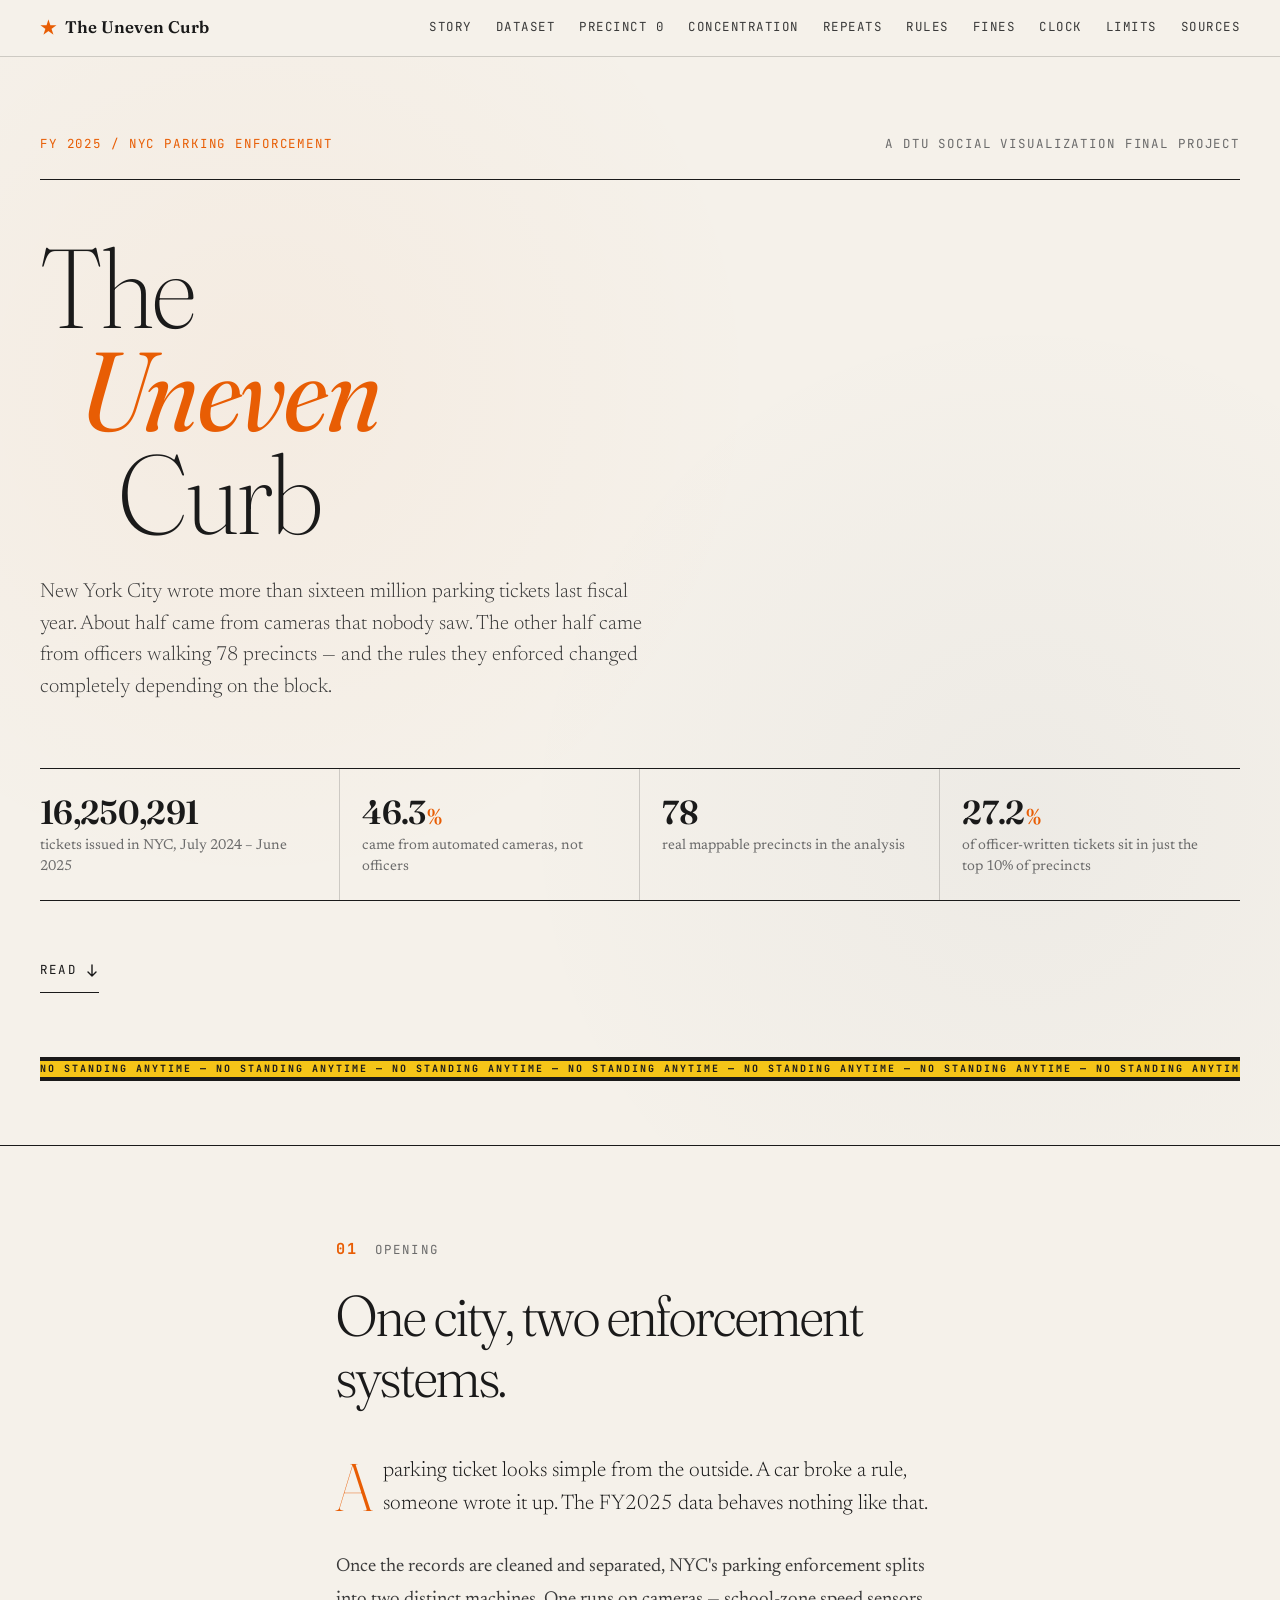
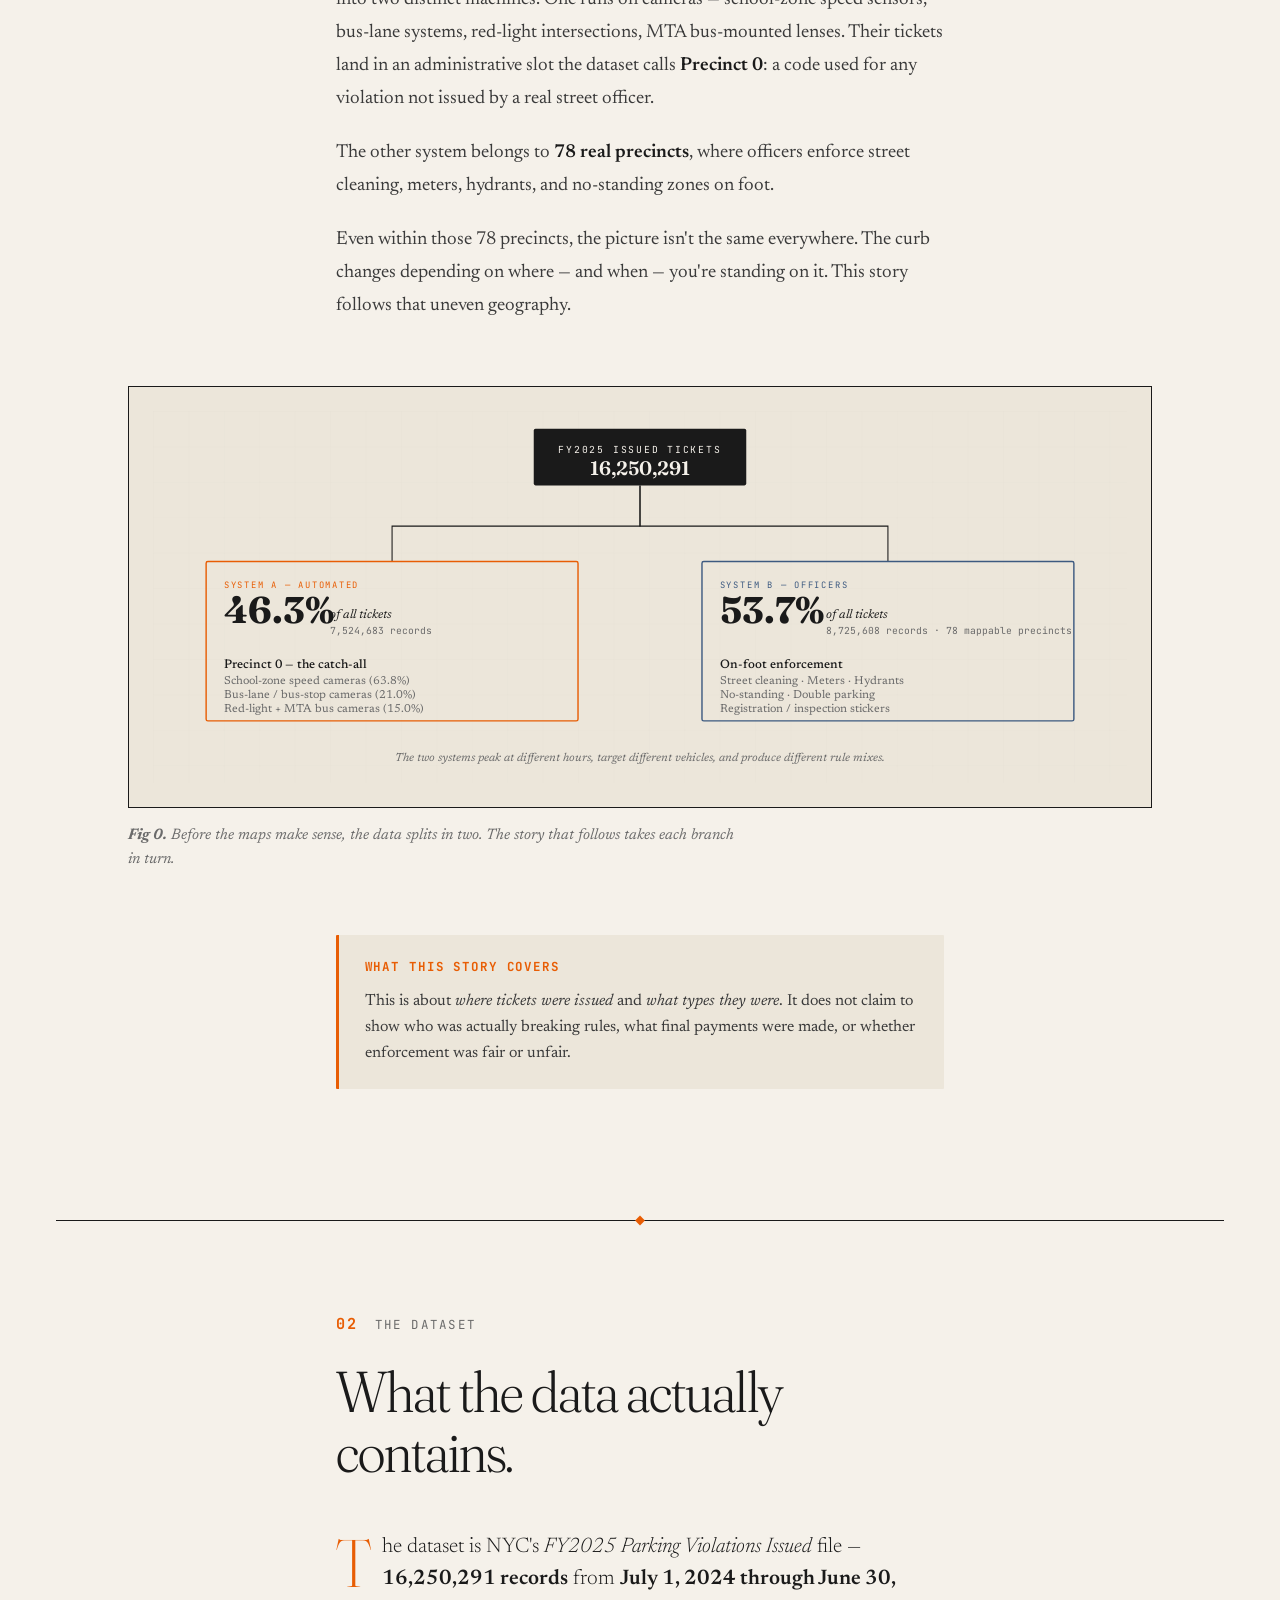
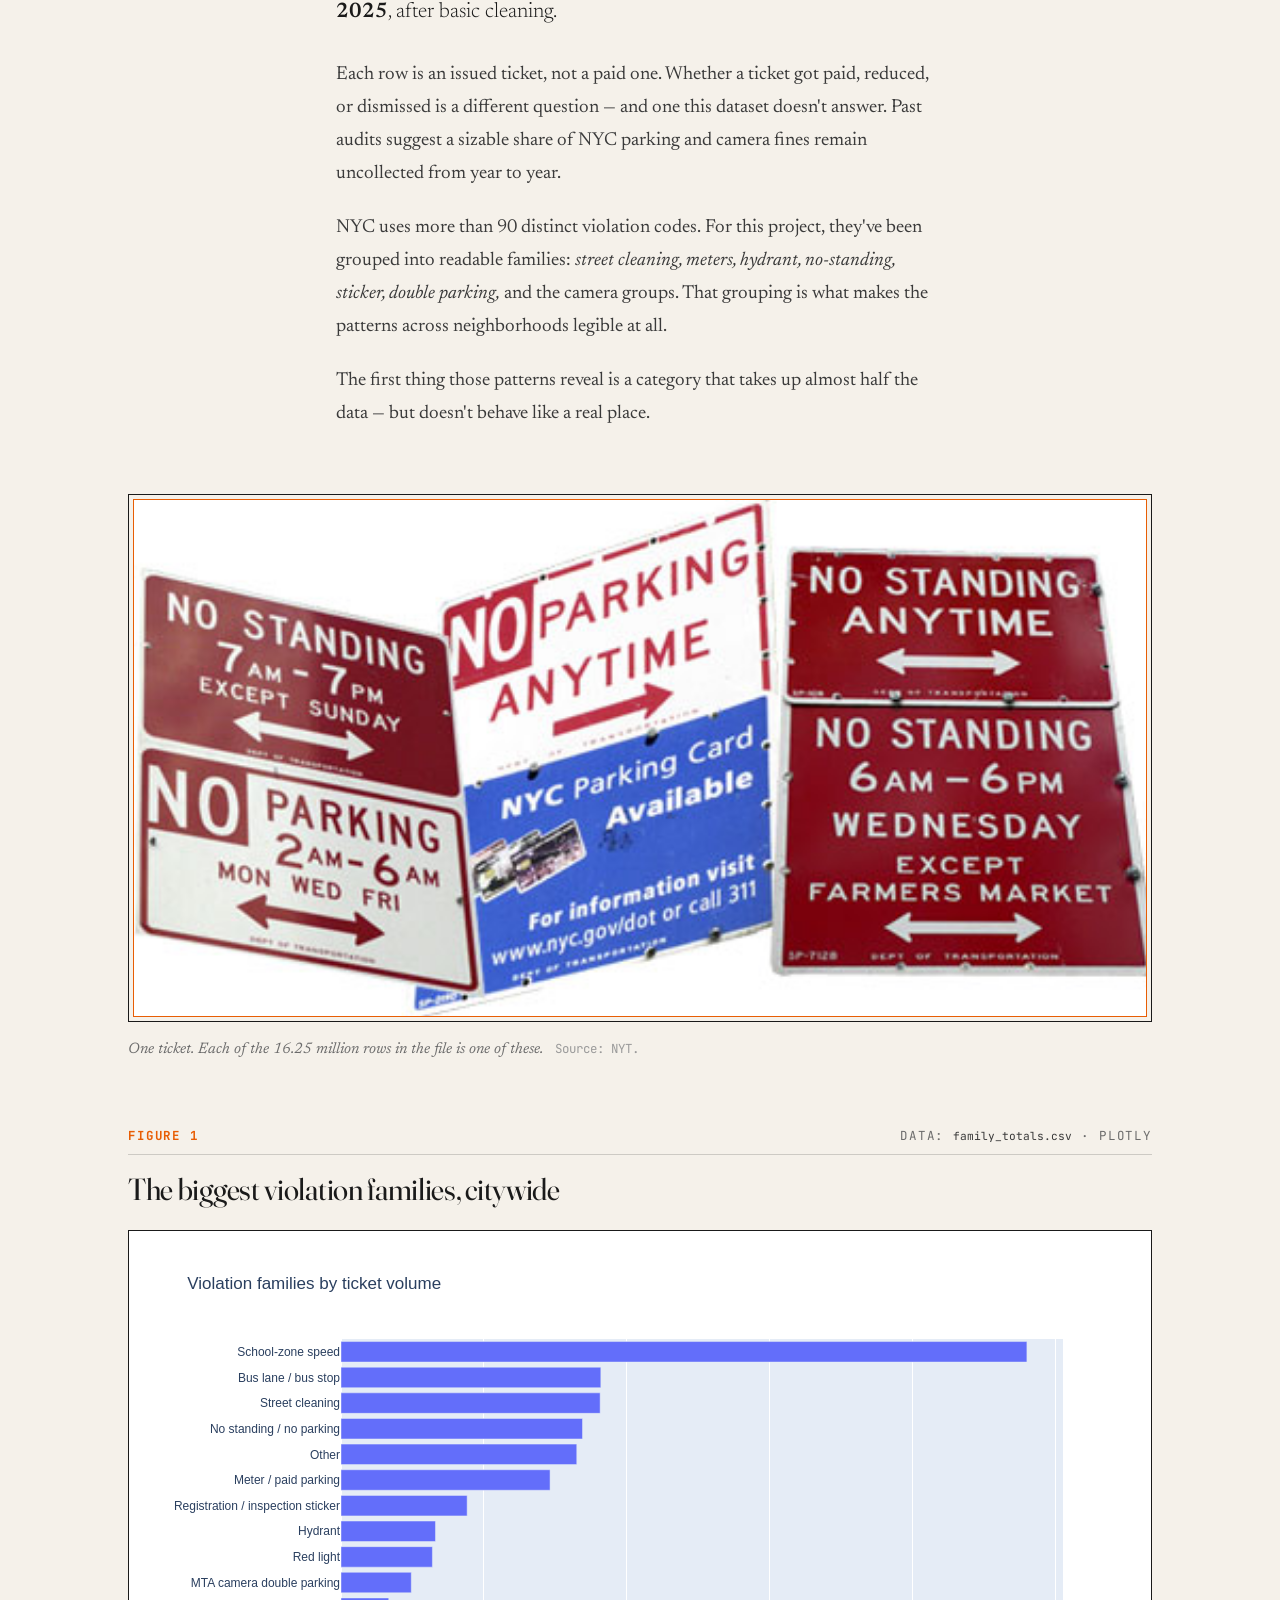
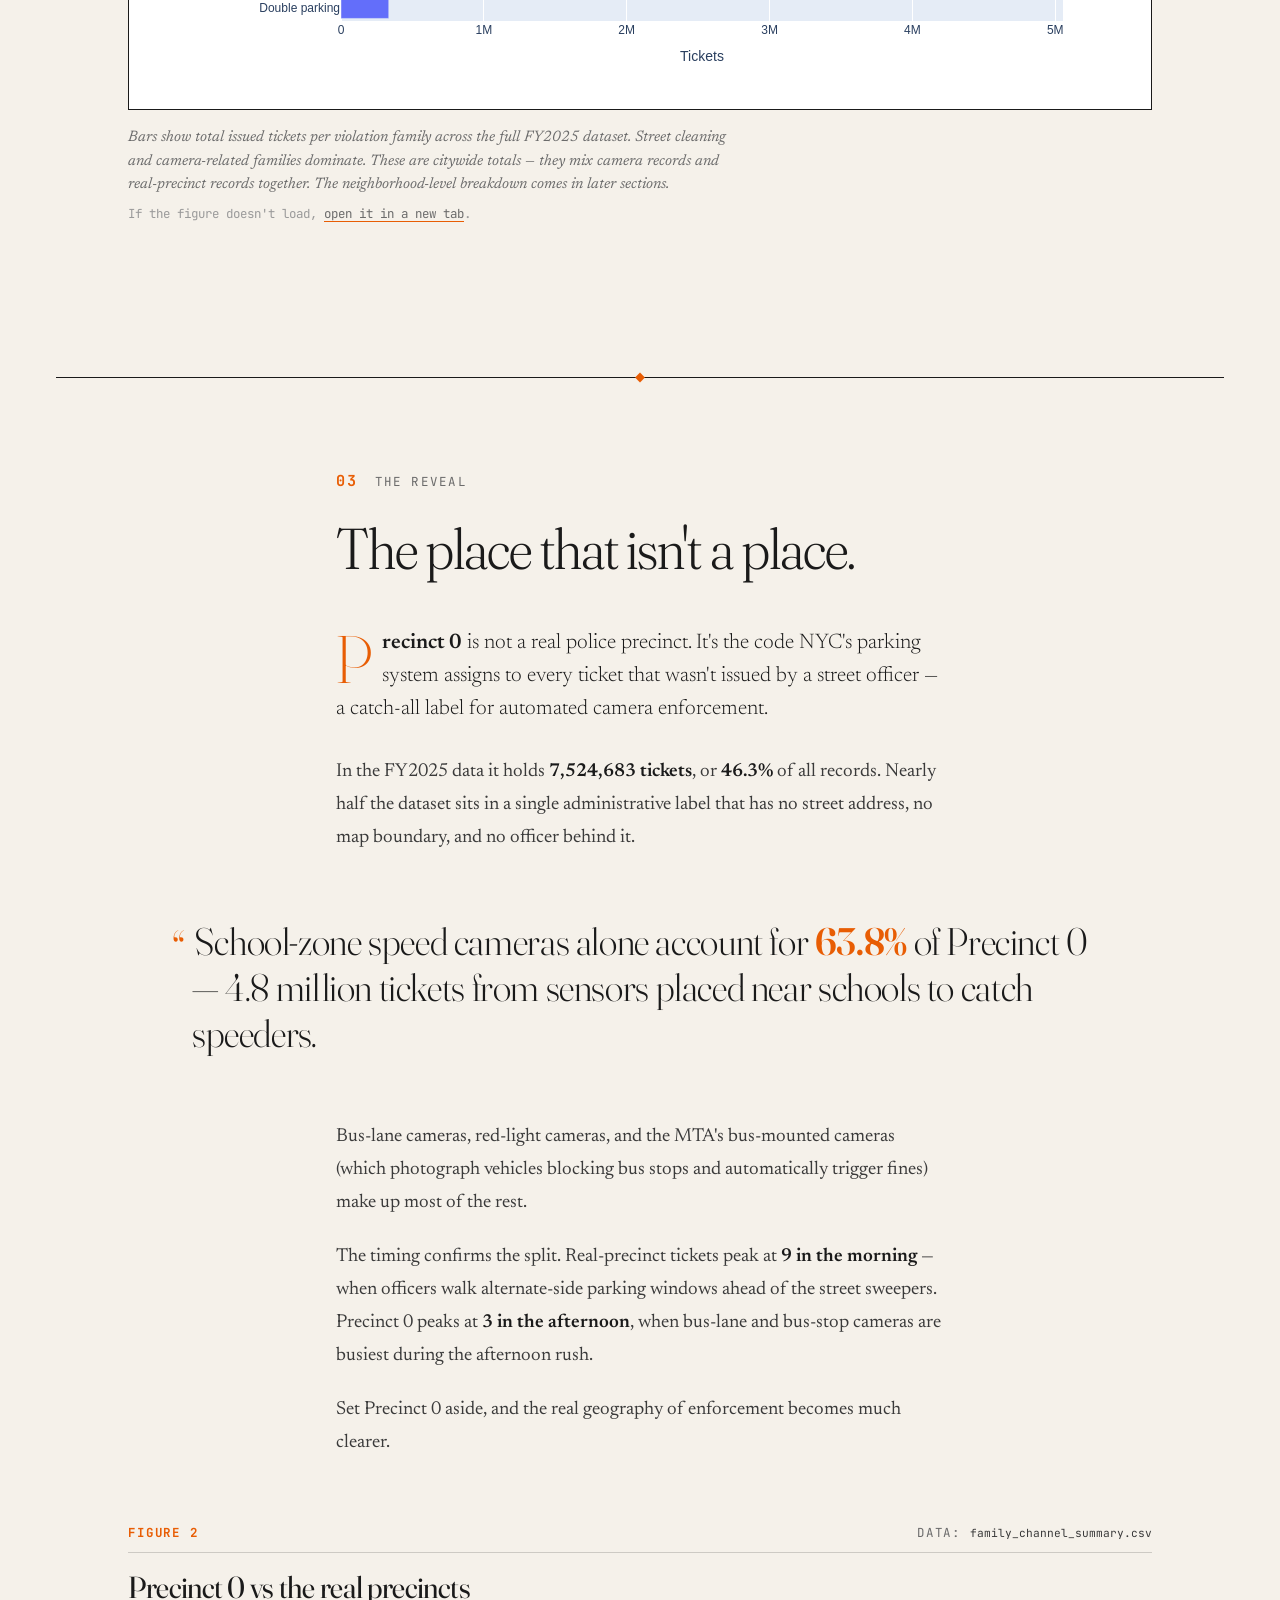
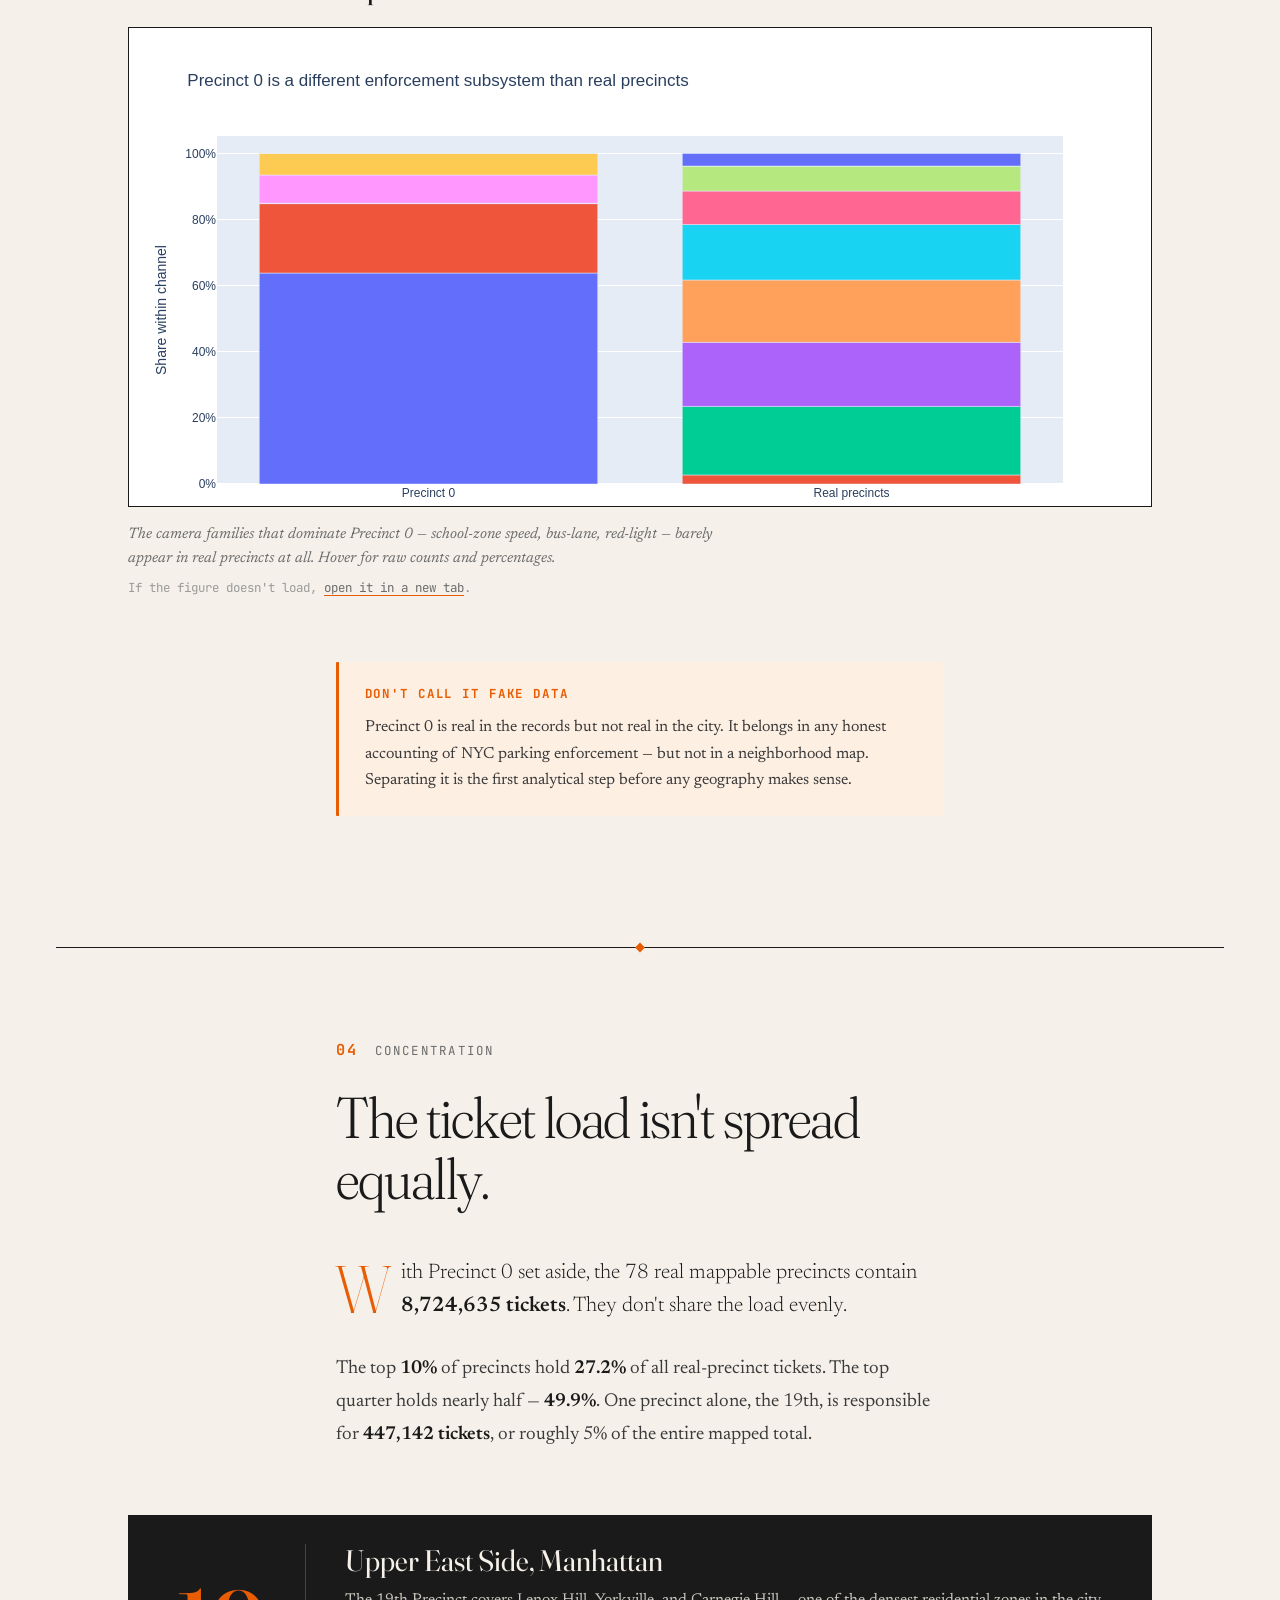
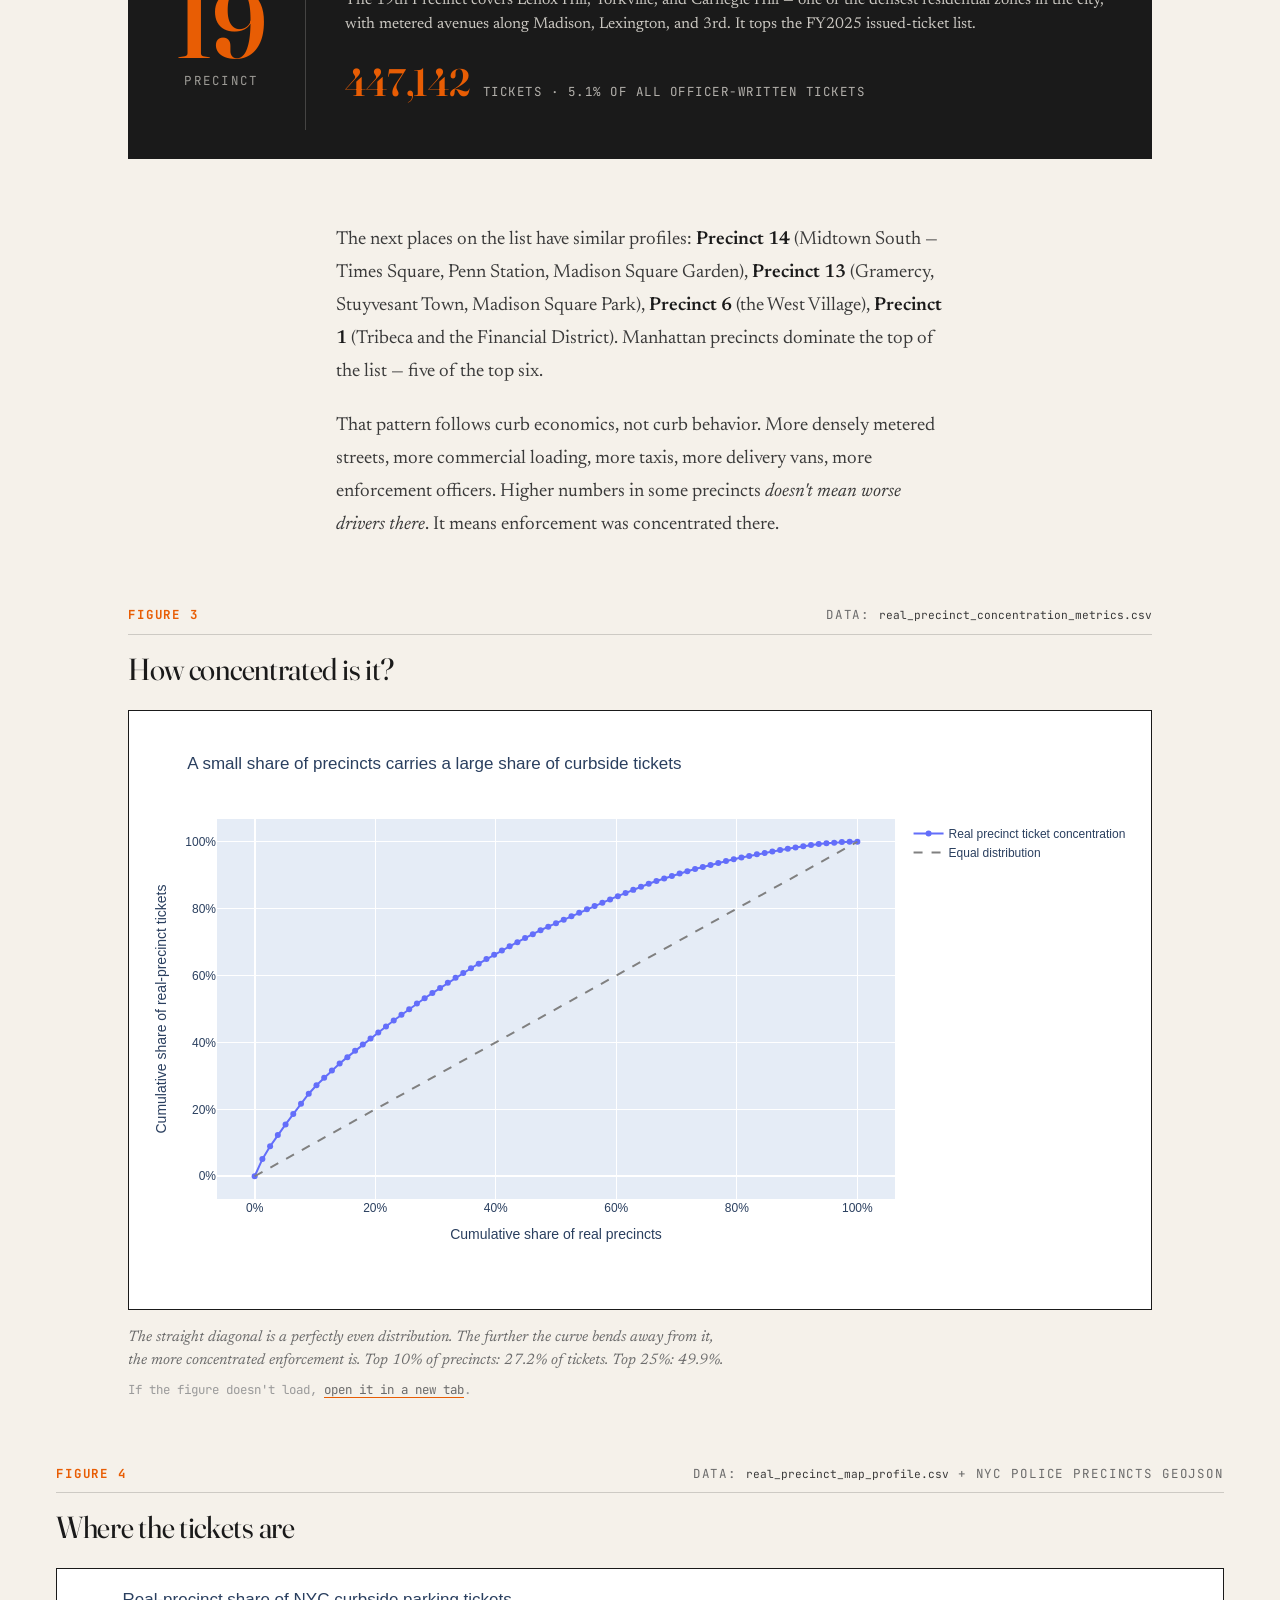
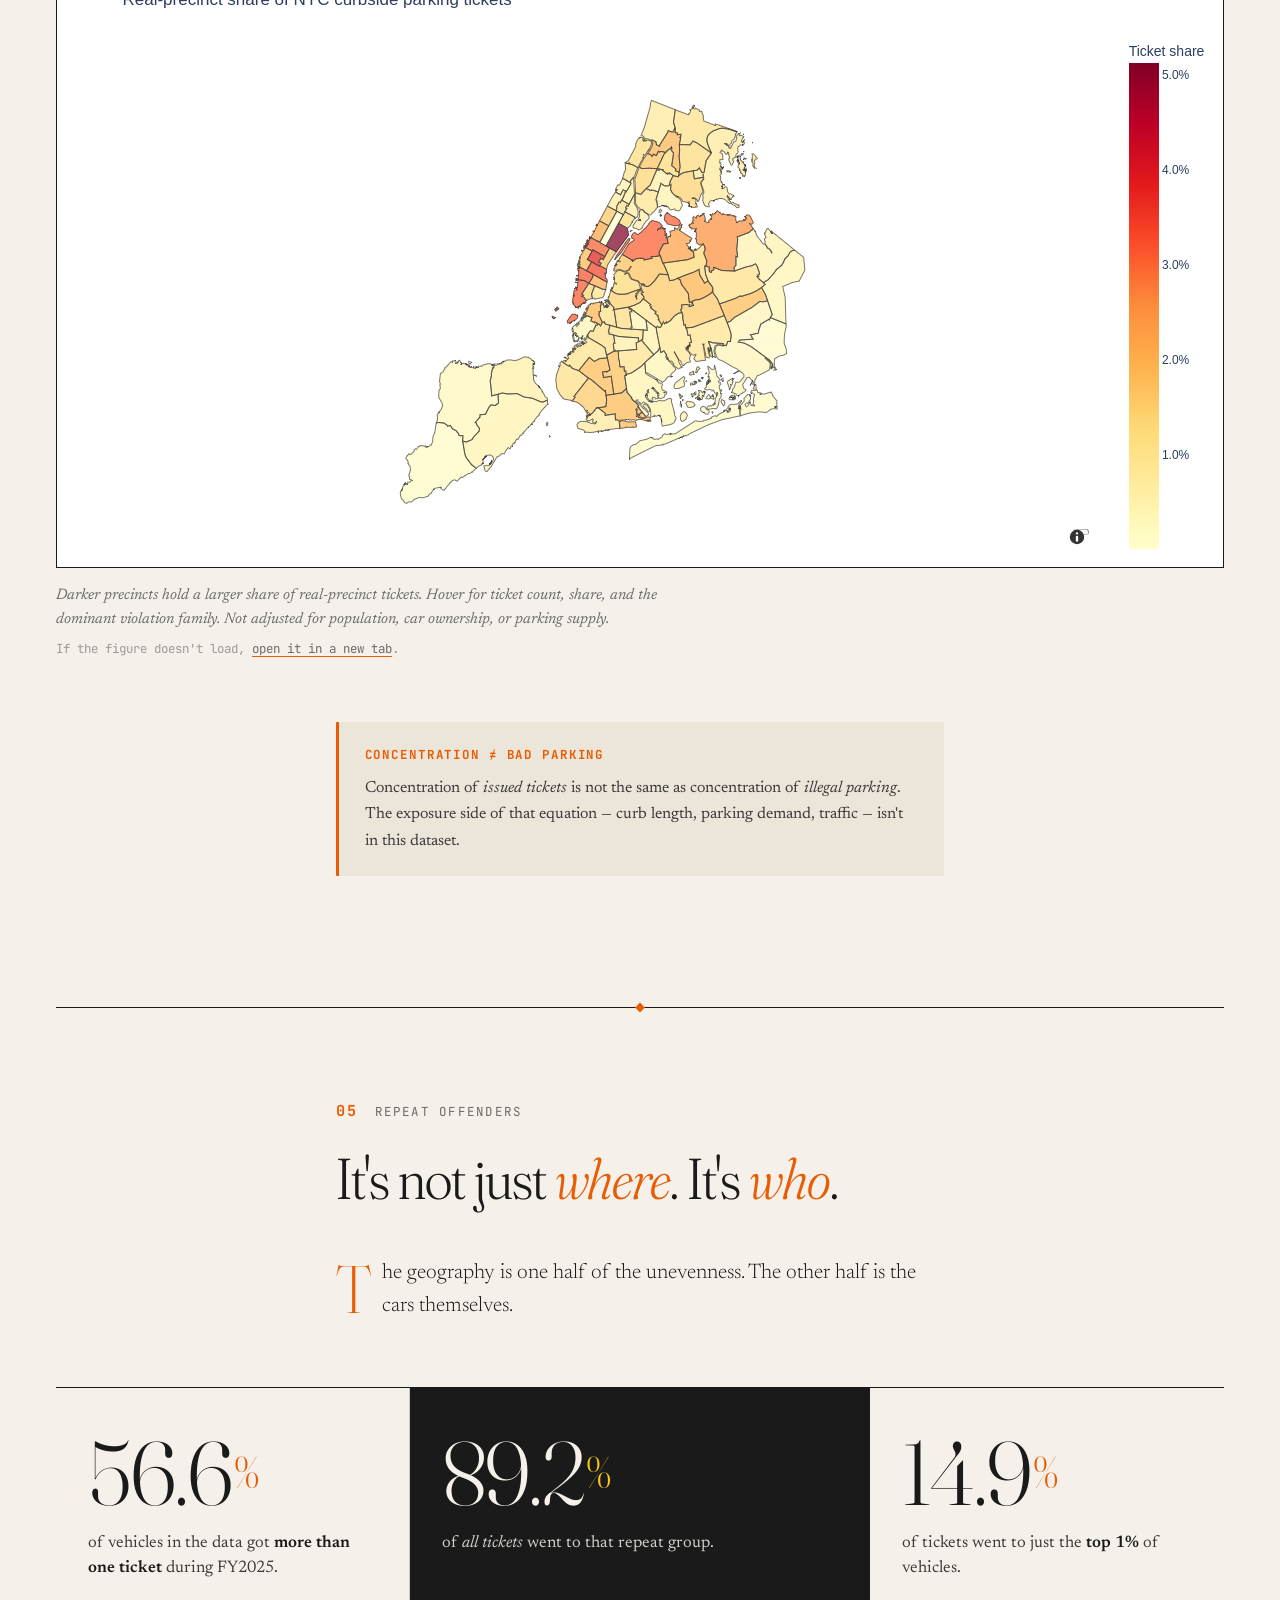
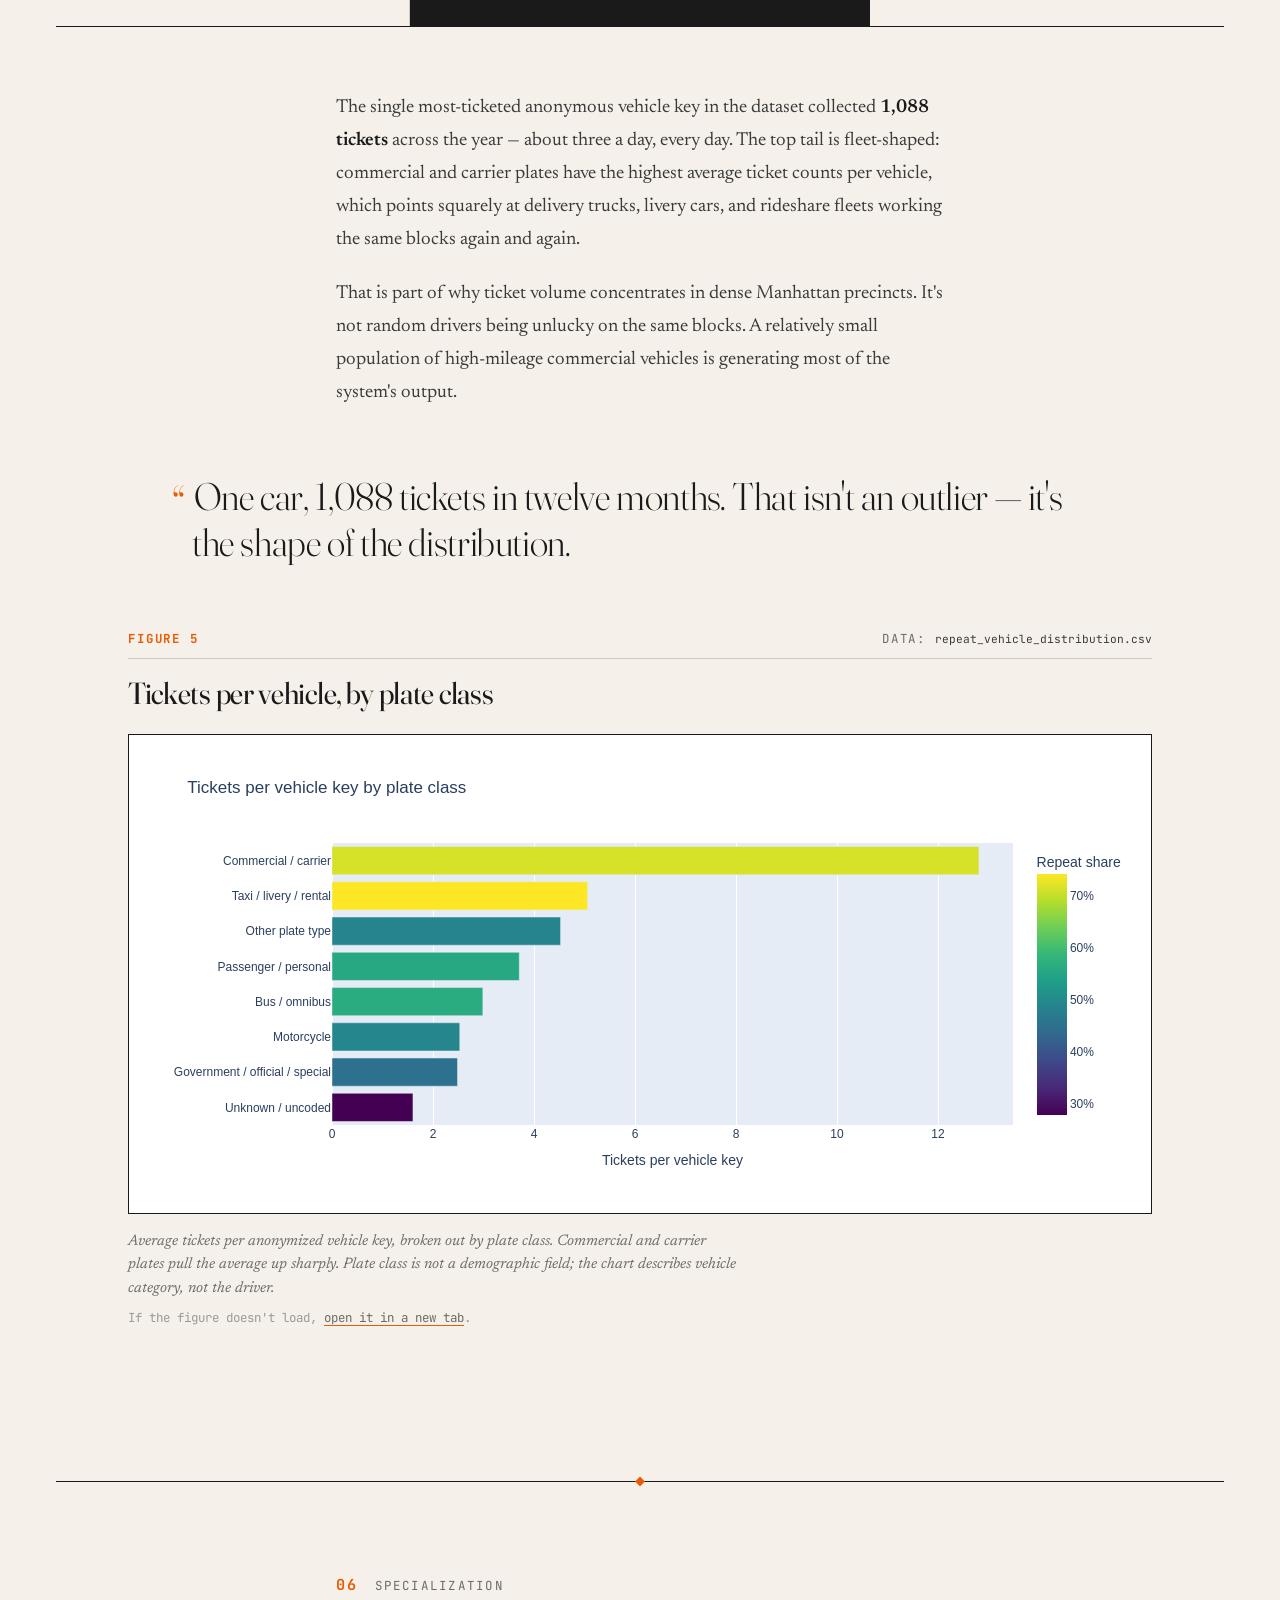
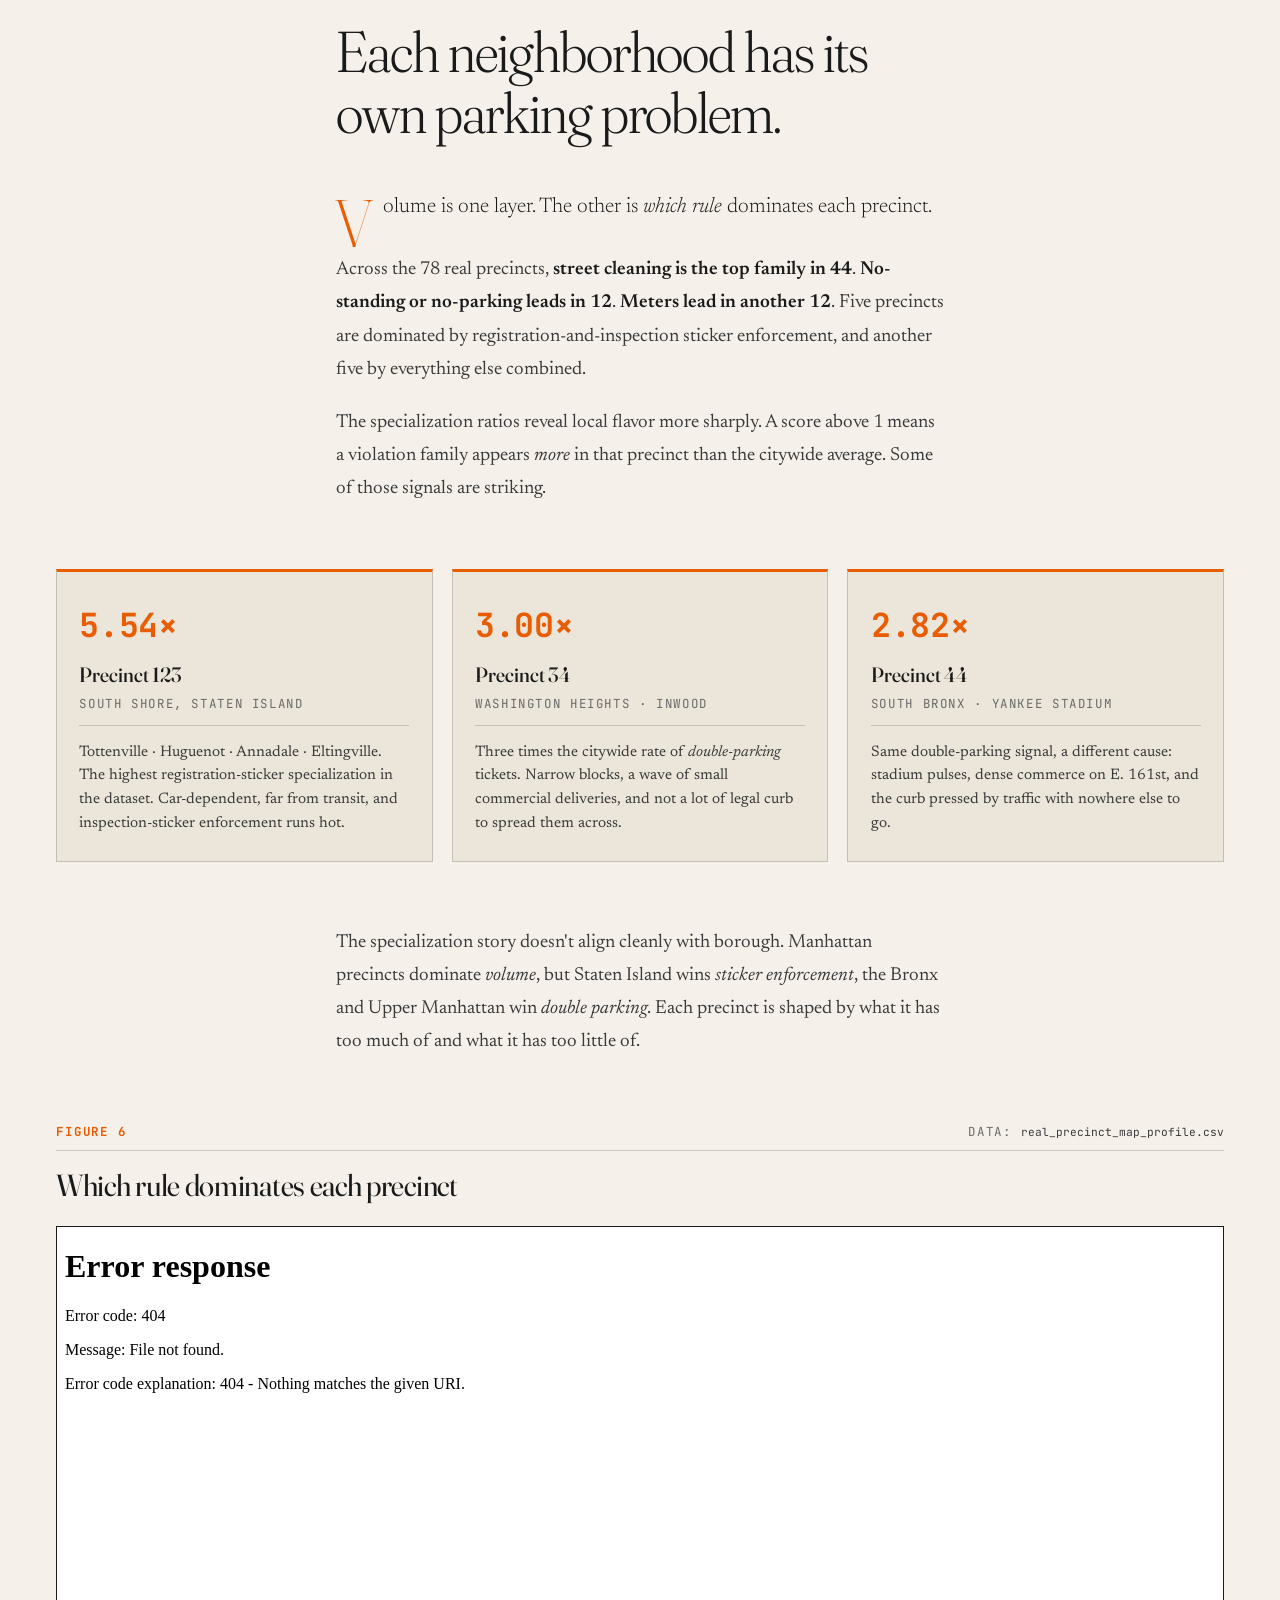
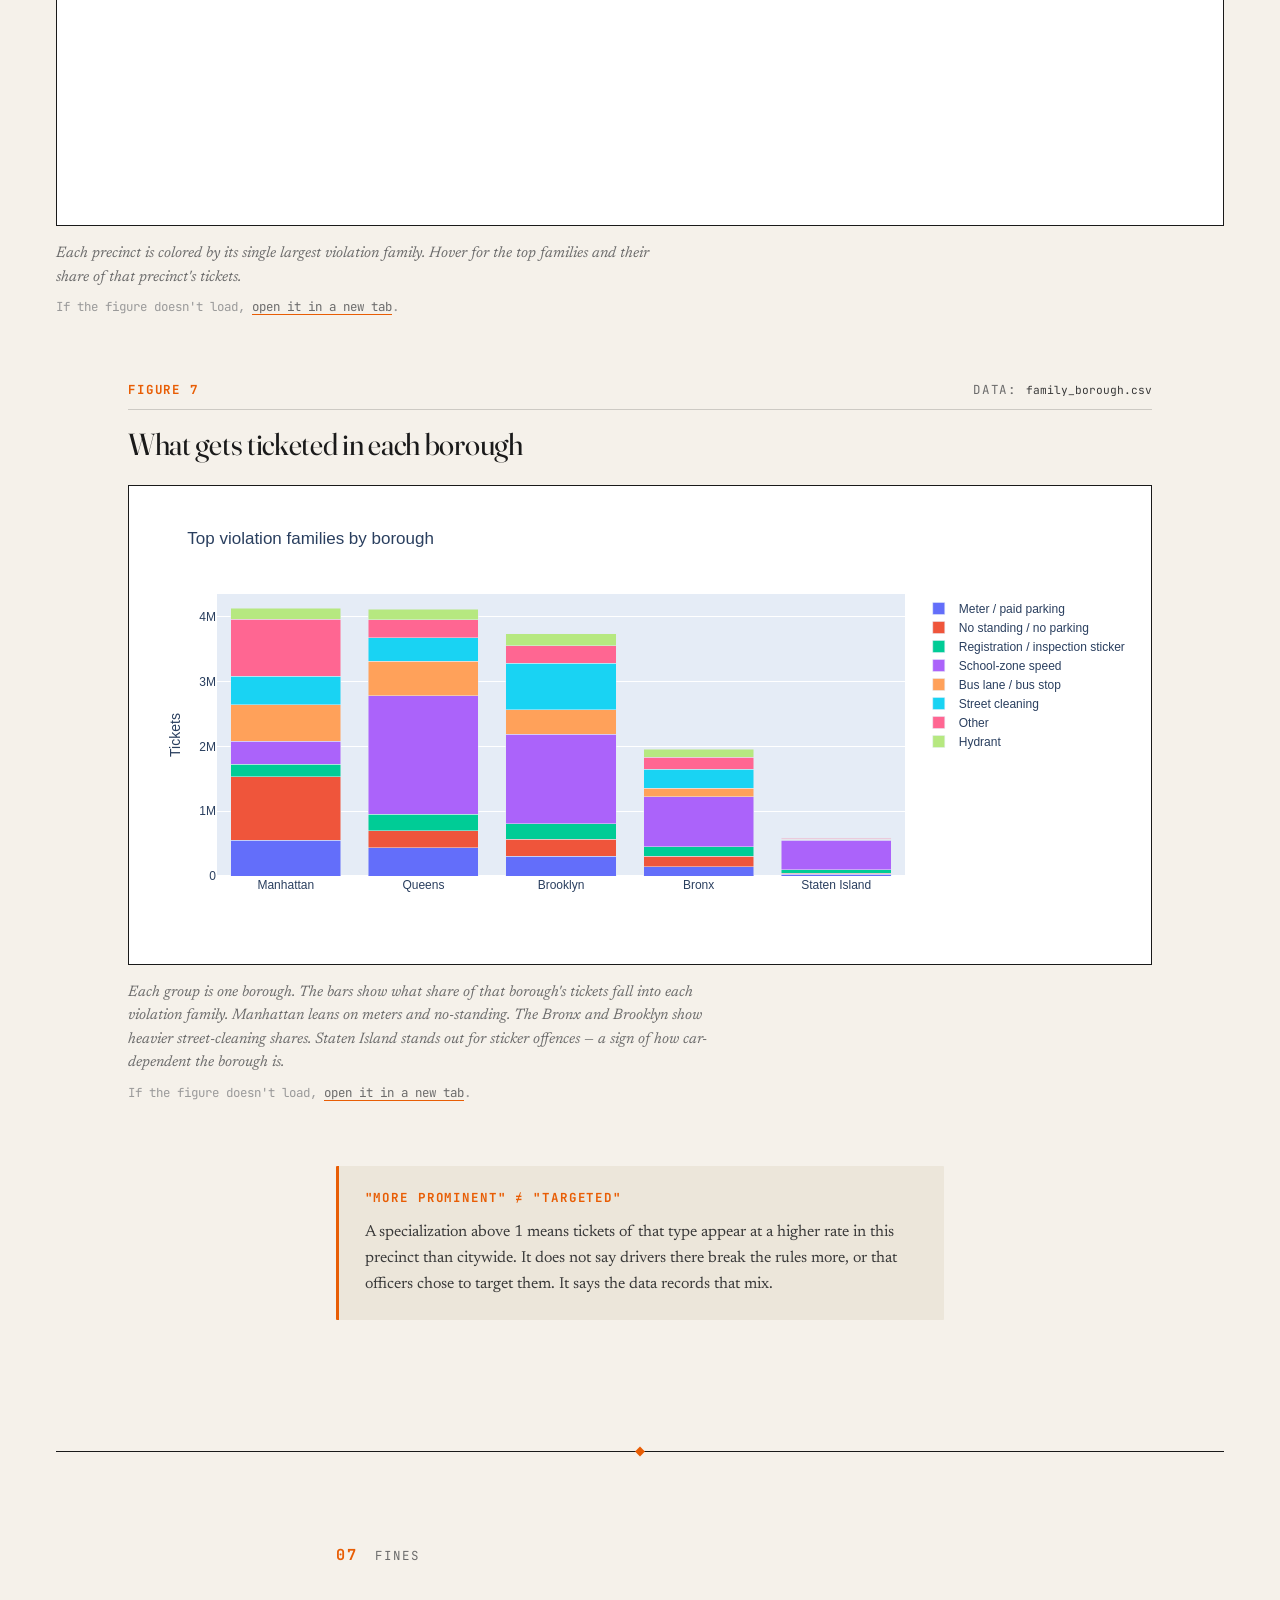
==== commit 7fac2eba: "redesign; dd HTML figure for tickets per vehicle plate class" ====
--- a/site/index.html
+++ b/site/index.html
@@ -1,577 +1,926 @@
-<!doctype html>
+<!DOCTYPE html>
 <html lang="en">
-  <head>
-    <meta charset="utf-8" />
-    <meta name="viewport" content="width=device-width, initial-scale=1" />
-    <meta
-      name="description"
-      content="A data story about NYC's FY2025 parking enforcement — where tickets land, which rules dominate each neighborhood, and how the picture changes when you account for timing and fine value."
-    />
-    <title>The Uneven Curb</title>
-    <link rel="stylesheet" href="styles.css" />
-    <script src="script.js" defer></script>
-  </head>
-  <body>
-    <div id="scroll-progress" aria-hidden="true"></div>
-
-    <a class="skip-link" href="#intro">Skip to story</a>
-
-    <header class="site-header">
-      <div class="header-left">
-        <a class="brand" href="#top" aria-label="The Uneven Curb home">
-          <img src="assets/ny-logo.jpg" alt="NY" class="brand-ny-logo">
-          <span>The Uneven Curb</span>
-        </a>
-      </div>
-      <button class="nav-toggle" type="button" aria-expanded="false" aria-controls="site-nav">
-        Menu
-      </button>
-      <nav class="site-nav" id="site-nav" aria-label="Story navigation">
-        <a href="#intro">Systems</a>
-        <a href="#dataset">Dataset</a>
-        <a href="#precinct-zero">Precinct 0</a>
-        <a href="#concentration">Curb</a>
-        <a href="#specialization">Rules</a>
-        <a href="#fines">Fines</a>
-        <a href="#time">Clock</a>
-        <a href="#limits">Limits</a>
-        <a href="#references">Sources</a>
-      </nav>
-    </header>
-
-    <main>
-      <section class="hero" id="top" aria-labelledby="hero-title">
-        <div class="hero-seal" aria-hidden="true"><img src="assets/nyc-seal.svg" alt=""></div>
-        <div class="hero-inner">
-          <div class="kicker-wrap">
-            <img src="assets/dtu-logo.png" alt="DTU — Technical University of Denmark" class="dtu-kicker-logo">
-            <p class="kicker">DTU Social Visualization final project</p>
-          </div>
-          <h1 id="hero-title">The Uneven Curb</h1>
-          <p class="subtitle">How NYC parking enforcement changes depending on where you stand</p>
-          <p class="hero-copy">
-            NYC handed out more than 16 million parking tickets in FY2025. About half came from automated cameras — school-zone speed cameras, bus-lane systems, red-light cameras — with no officer anywhere near the car. The other half came from officers working 78 precincts across the city.
-          </p>
-          <p class="hero-copy">
-            Those two halves behave very differently. And within the officer-written half, enforcement is far from even — different neighborhoods get hit by different rules, at different hours, for different amounts.
-          </p>
-        </div>
-        <aside class="stat-panel" aria-label="Project quick facts">
-          <div>
-            <strong>16,250,291</strong>
-            <span>parking tickets issued in NYC, July 2024 – June 2025</span>
-          </div>
-          <div>
-            <strong>46.3%</strong>
-            <span>came from automated cameras, not street officers</span>
-          </div>
-          <div>
-            <strong>78</strong>
-            <span>real mappable precincts in the analysis</span>
-          </div>
-          <div>
-            <strong>27.2%</strong>
-            <span>of real-precinct tickets sit in just the top 10% of precincts</span>
-          </div>
-        </aside>
-        <a class="scroll-indicator" href="#intro" aria-label="Scroll down to begin">
-          <span class="scroll-indicator-line" aria-hidden="true"></span>
-          <span>Scroll</span>
-        </a>
-      </section>
-
-      <section class="story-section" id="intro" aria-labelledby="intro-title">
-        <div class="section-grid">
-          <div class="section-text" data-animate>
-            <p class="section-number">01</p>
-            <h2 id="intro-title">One city, two enforcement systems</h2>
-            <p>
-              A parking ticket looks like a simple thing — a car broke a rule, someone wrote it up. The FY2025 dataset doesn't work that way.
-            </p>
-            <p>
-              Once the records are cleaned and separated, NYC's parking enforcement splits into two distinct systems. One runs on automated cameras — their tickets land in an administrative bucket the dataset calls <strong>Precinct 0</strong>, a code used for any violation not issued by a real street officer. The other system belongs to 78 real precincts, where officers enforce rules like street cleaning, meters, and no-standing zones on foot.
-            </p>
-            <p>
-              Even within those 78 precincts, the picture isn't the same everywhere. The curb changes depending on where — and when — you're standing on it.
-            </p>
-            <p class="transition">
-              Before anything else, a look at what the data actually contains.
-            </p>
-          </div>
-          <div class="callout" data-animate>
-            <h3>What this story covers</h3>
-            <p>
-              This is about where tickets were issued and what types they were. It doesn't claim to show who was actually breaking rules, what final payments were made, or whether enforcement was fair or unfair.
-            </p>
-          </div>
-        </div>
-      </section>
-
-      <section class="story-section tinted" id="dataset" aria-labelledby="dataset-title">
-        <div class="section-grid">
-          <div class="section-text" data-animate>
-            <p class="section-number">02</p>
-            <h2 id="dataset-title">What the data contains</h2>
-            <p>
-              The dataset is NYC's FY2025 Parking Violations Issued file — <strong>16,250,291 records</strong> from <strong>July 1, 2024 through June 30, 2025</strong>, after basic cleaning.
-            </p>
-            <p>
-              Each row is an issued ticket, not a paid one. Whether a ticket got paid, reduced, or dismissed is a separate question — and one the dataset doesn't answer.
-            </p>
-            <p>
-              NYC uses over 90 violation codes. For this project they've been grouped into readable families: street cleaning, meters, hydrant, no-standing, registration sticker, double parking, and camera-related groups. That grouping makes the patterns across neighborhoods far easier to follow.
-            </p>
-            <p class="transition">
-              The first thing those patterns reveal is a category that takes up nearly half the data but doesn't behave like a real place.
-            </p>
-          </div>
-          <div class="photo-aside" data-animate>
-            <figure class="photo-card">
-              <img src="assets/complaint.jpg" alt="NYC parking violation notice" loading="lazy">
-              <figcaption>One record in the dataset. Each of the 16.25 million rows is one of these.</figcaption>
-            </figure>
-          </div>
-        </div>
-        <figure class="chart-card full-chart" data-animate>
-          <div class="chart-header">
-            <p class="eyebrow">Figure 1</p>
-            <h3>The biggest violation families citywide</h3>
-          </div>
-          <div class="iframe-wrap">
-            <iframe
-              src="figures/fig8_violation_family_totals.html"
-              title="Top violation families in the cleaned FY2025 issued-ticket dataset"
-              loading="lazy"
-            ></iframe>
-          </div>
-          <figcaption>
-            Bars show total issued tickets per violation family across the full FY2025 dataset. Street cleaning and camera-related families dominate. These are citywide totals — they mix camera records and real-precinct records together, so the precinct-level breakdown comes in later sections.
-          </figcaption>
-          <p class="iframe-fallback">
-            If the figure doesn't load, <a href="figures/fig8_violation_family_totals.html">open it directly</a>.
-          </p>
-        </figure>
-      </section>
-
-      <section class="story-section" id="precinct-zero" aria-labelledby="precinct-zero-title">
-        <div class="section-grid">
-          <div class="section-text" data-animate>
-            <p class="section-number">03</p>
-            <h2 id="precinct-zero-title">The place that isn't a place</h2>
-            <p>
-              <strong>Precinct 0</strong> is not a real police precinct. It's the code NYC's parking system assigns to every ticket that wasn't issued by a street officer — a catch-all label for automated camera enforcement. In the FY2025 data it holds <strong>7,524,683 tickets</strong>, or <strong>46.3%</strong> of all records. Nearly half the dataset sits in a single administrative label that has no address, no map boundary, and no patrol officer behind it.
-            </p>
-            <p>
-              The breakdown makes clear why. <strong>School-zone speed cameras</strong> alone account for <strong>63.8%</strong> of Precinct 0 records — over 4.8 million tickets from cameras placed near schools to catch speeding drivers. Bus-lane cameras, red-light cameras, and MTA bus-mounted cameras (which photograph vehicles blocking bus stops and automatically trigger fines) cover most of the rest.
-            </p>
-            <p>
-              The timing confirms the two-system split. Real precinct tickets peak at <strong>9 in the morning</strong> — when officers work alternate-side parking windows, the rules that require drivers to move their cars so street sweepers can pass. Precinct 0 peaks at <strong>3 in the afternoon</strong>, when bus-lane and MTA bus-stop cameras are busiest during the afternoon rush.
-            </p>
-            <p class="transition">
-              Set Precinct 0 aside, and the real geography of enforcement becomes much clearer.
-            </p>
-          </div>
-          <figure class="chart-card" data-animate>
-            <div class="chart-header">
-              <p class="eyebrow">Figure 2</p>
-              <h3>Precinct 0 vs the real precincts</h3>
-            </div>
-            <div class="iframe-wrap">
-              <iframe
-                src="figures/fig_precinct0_vs_real_precincts.html"
-                title="Precinct 0 compared with real precincts by violation family"
-                loading="lazy"
-              ></iframe>
-            </div>
-            <figcaption>
-              The camera families that dominate Precinct 0 — school-zone speed, bus-lane, red-light — barely appear in real precincts at all. Hover for raw counts and percentages.
-            </figcaption>
-            <p class="iframe-fallback">
-              If the figure doesn't load, <a href="figures/fig_precinct0_vs_real_precincts.html">open it directly</a>.
-            </p>
-          </figure>
-        </div>
-        <div class="interpretation" data-animate>
+<head>
+  <meta charset="UTF-8" />
+  <meta name="viewport" content="width=device-width, initial-scale=1.0" />
+  <meta name="description" content="The Uneven Curb — a data story about NYC's FY2025 parking enforcement: where 16.25 million tickets landed, which rules dominate each neighborhood, and how the picture changes when you account for timing, fines, and repeat vehicles." />
+  <title>The Uneven Curb — How NYC Tickets Its Streets</title>
+
+  <!-- Fonts: distinctive editorial pairing (no Inter/Roboto generics) -->
+  <link rel="preconnect" href="https://fonts.googleapis.com" />
+  <link rel="preconnect" href="https://fonts.gstatic.com" crossorigin />
+  <link
+    href="https://fonts.googleapis.com/css2?family=Fraunces:opsz,wght,SOFT@9..144,200..900,0..100&family=Newsreader:ital,opsz,wght@0,6..72,200..800;1,6..72,200..800&family=JetBrains+Mono:wght@400;500;700&display=swap"
+    rel="stylesheet"
+  />
+
+  <link rel="stylesheet" href="styles.css" />
+</head>
+<body>
+  <!-- Reading progress bar (top of viewport) -->
+  <div class="progress-bar" id="progressBar" aria-hidden="true"></div>
+
+  <!-- Skip link for accessibility -->
+  <a class="skip-link" href="#story">Skip to story</a>
+
+  <!-- Sticky thin nav -->
+  <nav class="topnav" aria-label="Section navigation">
+    <a class="topnav-brand" href="#top">
+      <span class="brand-mark">★</span>
+      <span class="brand-name">The Uneven Curb</span>
+    </a>
+    <button class="nav-toggle" id="navToggle" aria-label="Toggle navigation" aria-expanded="false">
+      <span></span><span></span><span></span>
+    </button>
+    <ul class="topnav-links" id="topnavLinks">
+      <li><a href="#story">Story</a></li>
+      <li><a href="#dataset">Dataset</a></li>
+      <li><a href="#precinct-zero">Precinct 0</a></li>
+      <li><a href="#concentration">Concentration</a></li>
+      <li><a href="#repeats">Repeats</a></li>
+      <li><a href="#specialization">Rules</a></li>
+      <li><a href="#fines">Fines</a></li>
+      <li><a href="#time">Clock</a></li>
+      <li><a href="#limits">Limits</a></li>
+      <li><a href="#references">Sources</a></li>
+    </ul>
+  </nav>
+
+  <!-- ============================================================== -->
+  <!-- HERO                                                           -->
+  <!-- ============================================================== -->
+  <header class="hero" id="top">
+    <div class="hero-inner">
+      <div class="hero-eyebrow">
+        <span class="eyebrow-mark">FY 2025 / NYC Parking Enforcement</span>
+        <span class="eyebrow-org">A DTU Social Visualization Final Project</span>
+      </div>
+
+      <h1 class="hero-title">
+        <span class="hero-title-line-1">The</span>
+        <span class="hero-title-line-2"><em>Uneven</em></span>
+        <span class="hero-title-line-3">Curb</span>
+      </h1>
+
+      <p class="hero-deck">
+        New York City wrote more than sixteen million parking tickets last fiscal year. About half came from cameras that nobody saw. The other half came from officers walking 78 precincts — and the rules they enforced changed completely depending on the block.
+      </p>
+
+      <div class="hero-stats">
+        <div class="hero-stat">
+          <div class="hero-stat-num">16,250,291</div>
+          <div class="hero-stat-label">tickets issued in NYC, July 2024 – June 2025</div>
+        </div>
+        <div class="hero-stat">
+          <div class="hero-stat-num">46.3<span class="pct">%</span></div>
+          <div class="hero-stat-label">came from automated cameras, not officers</div>
+        </div>
+        <div class="hero-stat">
+          <div class="hero-stat-num">78</div>
+          <div class="hero-stat-label">real mappable precincts in the analysis</div>
+        </div>
+        <div class="hero-stat">
+          <div class="hero-stat-num">27.2<span class="pct">%</span></div>
+          <div class="hero-stat-label">of officer-written tickets sit in just the top 10% of precincts</div>
+        </div>
+      </div>
+
+      <a class="hero-scroll" href="#story" aria-label="Scroll to story">
+        <span>Read</span>
+        <svg width="14" height="14" viewBox="0 0 14 14" aria-hidden="true">
+          <path d="M7 1 v 11 m -4 -4 l 4 4 l 4 -4" stroke="currentColor" stroke-width="1.4" fill="none" stroke-linecap="round" stroke-linejoin="round" />
+        </svg>
+      </a>
+    </div>
+
+    <!-- decorative full-bleed curb stripe -->
+    <div class="curb-stripe" aria-hidden="true">
+      <span class="curb-yellow"></span>
+      <span class="curb-text">NO STANDING ANYTIME — NO STANDING ANYTIME — NO STANDING ANYTIME — NO STANDING ANYTIME — NO STANDING ANYTIME — NO STANDING ANYTIME — NO STANDING ANYTIME</span>
+    </div>
+  </header>
+
+  <main id="story">
+
+    <!-- ============================================================== -->
+    <!-- SECTION 01 — OPENING                                           -->
+    <!-- ============================================================== -->
+    <section class="section section-narrative reveal" id="opening">
+      <div class="section-meta">
+        <span class="section-num">01</span>
+        <span class="section-label">Opening</span>
+      </div>
+      <h2 class="section-title">One city, two enforcement systems.</h2>
+
+      <div class="prose">
+        <p class="lead">
+          A parking ticket looks simple from the outside. A car broke a rule, someone wrote it up. The FY2025 data behaves nothing like that.
+        </p>
+        <p>
+          Once the records are cleaned and separated, NYC's parking enforcement splits into two distinct machines. One runs on cameras — school-zone speed sensors, bus-lane systems, red-light intersections, MTA bus-mounted lenses. Their tickets land in an administrative slot the dataset calls <strong>Precinct 0</strong>: a code used for any violation not issued by a real street officer.
+        </p>
+        <p>
+          The other system belongs to <strong>78 real precincts</strong>, where officers enforce street cleaning, meters, hydrants, and no-standing zones on foot.
+        </p>
+        <p>
+          Even within those 78 precincts, the picture isn't the same everywhere. The curb changes depending on where — and when — you're standing on it. This story follows that uneven geography.
+        </p>
+      </div>
+
+      <!-- Custom inline SVG: the two-systems diagram -->
+      <figure class="figure figure-svg">
+        <div class="svg-wrap">
+          <svg viewBox="0 0 1100 420" xmlns="http://www.w3.org/2000/svg" role="img" aria-labelledby="twoSystemsTitle twoSystemsDesc">
+            <title id="twoSystemsTitle">Two enforcement systems diagram</title>
+            <desc id="twoSystemsDesc">A schematic showing FY2025 parking tickets splitting into two paths: 46.3% to Precinct 0 (automated cameras) and 53.7% to 78 real precincts (street officers).</desc>
+
+            <!-- Background grid (subtle) -->
+            <defs>
+              <pattern id="grid" width="40" height="40" patternUnits="userSpaceOnUse">
+                <path d="M 40 0 L 0 0 0 40" fill="none" stroke="#1a1a1a" stroke-opacity="0.04" stroke-width="0.5"/>
+              </pattern>
+            </defs>
+            <rect width="1100" height="420" fill="url(#grid)" />
+
+            <!-- Top: source -->
+            <g>
+              <rect x="430" y="20" width="240" height="64" rx="2" fill="#1a1a1a" />
+              <text x="550" y="48" text-anchor="middle" fill="#F5F1EA" font-family="JetBrains Mono, monospace" font-size="11" letter-spacing="2">FY2025 ISSUED TICKETS</text>
+              <text x="550" y="72" text-anchor="middle" fill="#F5F1EA" font-family="Fraunces, serif" font-size="22" font-weight="600">16,250,291</text>
+            </g>
+
+            <!-- Forking lines -->
+            <path d="M 550 84 L 550 130 L 270 130 L 270 170" fill="none" stroke="#1a1a1a" stroke-width="1.2"/>
+            <path d="M 550 84 L 550 130 L 830 130 L 830 170" fill="none" stroke="#1a1a1a" stroke-width="1.2"/>
+
+            <!-- Left branch: Precinct 0 / cameras -->
+            <g>
+              <rect x="60" y="170" width="420" height="180" rx="2" fill="none" stroke="#E85D04" stroke-width="1.6"/>
+              <text x="80" y="200" fill="#E85D04" font-family="JetBrains Mono, monospace" font-size="10" letter-spacing="2">SYSTEM A — AUTOMATED</text>
+              <text x="80" y="240" fill="#1a1a1a" font-family="Fraunces, serif" font-size="42" font-weight="700">46.3%</text>
+              <text x="200" y="234" fill="#1a1a1a" font-family="Newsreader, serif" font-size="14" font-style="italic">of all tickets</text>
+              <text x="200" y="252" fill="#6B6B6B" font-family="JetBrains Mono, monospace" font-size="11">7,524,683 records</text>
+
+              <text x="80" y="290" fill="#1a1a1a" font-family="Newsreader, serif" font-size="14" font-weight="500">Precinct 0 — the catch-all</text>
+              <text x="80" y="308" fill="#6B6B6B" font-family="Newsreader, serif" font-size="13">School-zone speed cameras (63.8%)</text>
+              <text x="80" y="324" fill="#6B6B6B" font-family="Newsreader, serif" font-size="13">Bus-lane / bus-stop cameras (21.0%)</text>
+              <text x="80" y="340" fill="#6B6B6B" font-family="Newsreader, serif" font-size="13">Red-light + MTA bus cameras (15.0%)</text>
+            </g>
+
+            <!-- Right branch: real precincts / officers -->
+            <g>
+              <rect x="620" y="170" width="420" height="180" rx="2" fill="none" stroke="#3D5A80" stroke-width="1.6"/>
+              <text x="640" y="200" fill="#3D5A80" font-family="JetBrains Mono, monospace" font-size="10" letter-spacing="2">SYSTEM B — OFFICERS</text>
+              <text x="640" y="240" fill="#1a1a1a" font-family="Fraunces, serif" font-size="42" font-weight="700">53.7%</text>
+              <text x="760" y="234" fill="#1a1a1a" font-family="Newsreader, serif" font-size="14" font-style="italic">of all tickets</text>
+              <text x="760" y="252" fill="#6B6B6B" font-family="JetBrains Mono, monospace" font-size="11">8,725,608 records · 78 mappable precincts</text>
+
+              <text x="640" y="290" fill="#1a1a1a" font-family="Newsreader, serif" font-size="14" font-weight="500">On-foot enforcement</text>
+              <text x="640" y="308" fill="#6B6B6B" font-family="Newsreader, serif" font-size="13">Street cleaning · Meters · Hydrants</text>
+              <text x="640" y="324" fill="#6B6B6B" font-family="Newsreader, serif" font-size="13">No-standing · Double parking</text>
+              <text x="640" y="340" fill="#6B6B6B" font-family="Newsreader, serif" font-size="13">Registration / inspection stickers</text>
+            </g>
+
+            <!-- Bottom note -->
+            <text x="550" y="395" text-anchor="middle" fill="#6B6B6B" font-family="Newsreader, serif" font-size="13" font-style="italic">
+              The two systems peak at different hours, target different vehicles, and produce different rule mixes.
+            </text>
+          </svg>
+        </div>
+        <figcaption>
+          <strong>Fig 0.</strong> Before the maps make sense, the data splits in two. The story that follows takes each branch in turn.
+        </figcaption>
+      </figure>
+
+      <div class="callout">
+        <h3>What this story covers</h3>
+        <p>
+          This is about <em>where tickets were issued</em> and <em>what types they were</em>. It does not claim to show who was actually breaking rules, what final payments were made, or whether enforcement was fair or unfair.
+        </p>
+      </div>
+    </section>
+
+    <!-- Section divider: the curb stripe motif -->
+    <div class="divider" aria-hidden="true"><span class="divider-bar"></span></div>
+
+    <!-- ============================================================== -->
+    <!-- SECTION 02 — DATASET                                           -->
+    <!-- ============================================================== -->
+    <section class="section section-narrative reveal" id="dataset">
+      <div class="section-meta">
+        <span class="section-num">02</span>
+        <span class="section-label">The dataset</span>
+      </div>
+      <h2 class="section-title">What the data actually contains.</h2>
+
+      <div class="prose">
+        <p class="lead">
+          The dataset is NYC's <em>FY2025 Parking Violations Issued</em> file — <strong>16,250,291 records</strong> from <strong>July 1, 2024 through June 30, 2025</strong>, after basic cleaning.
+        </p>
+        <p>
+          Each row is an issued ticket, not a paid one. Whether a ticket got paid, reduced, or dismissed is a different question — and one this dataset doesn't answer. Past audits suggest a sizable share of NYC parking and camera fines remain uncollected from year to year.
+        </p>
+        <p>
+          NYC uses more than 90 distinct violation codes. For this project, they've been grouped into readable families: <em>street cleaning, meters, hydrant, no-standing, sticker, double parking,</em> and the camera groups. That grouping is what makes the patterns across neighborhoods legible at all.
+        </p>
+        <p>
+          The first thing those patterns reveal is a category that takes up almost half the data — but doesn't behave like a real place.
+        </p>
+      </div>
+
+      <!-- Side-by-side: official ticket image + caption -->
+      <figure class="figure figure-photo">
+        <div class="photo-wrap photo-frame-orange">
+          <img src="assets/complaint.jpg" alt="An NYC parking violation summons, showing fields for plate, violation code, and issuing officer." />
+        </div>
+        <figcaption>
+          One ticket. Each of the 16.25 million rows in the file is one of these. <span class="src">Source: NYT.</span>
+        </figcaption>
+      </figure>
+
+      <!-- Embedded interactive figure -->
+      <figure class="figure figure-iframe reveal">
+        <div class="figure-meta">
+          <span class="figure-tag">Figure 1</span>
+          <span class="figure-data">Data: <code>family_totals.csv</code> · Plotly</span>
+        </div>
+        <h3 class="figure-title">The biggest violation families, citywide</h3>
+        <div class="iframe-wrap">
+          <iframe src="figures/fig8_violation_family_totals.html" loading="lazy" title="Citywide violation family totals" scrolling="no"></iframe>
+        </div>
+        <figcaption>
           <p>
-            Precinct 0 is real in the data but not a real place. Separating it is the first step before any geographic analysis makes sense.
-          </p>
-        </div>
-      </section>
-
-      <section class="story-section tinted" id="concentration" aria-labelledby="concentration-title">
-        <div class="section-grid">
-          <div class="section-text" data-animate>
-            <p class="section-number">04</p>
-            <h2 id="concentration-title">The ticket load isn't spread equally</h2>
-            <p>
-              The 78 real mappable precincts contain <strong>8,724,635 tickets</strong>. They don't share the load evenly. The top <strong>10%</strong> of precincts hold <strong>27.2%</strong> of all real-precinct tickets. The top quarter holds nearly half — <strong>49.9%</strong>.
-            </p>
-            <p>
-              The same concentration shows up at the vehicle level. Of roughly 4 million vehicle keys in the data, <strong>56.6%</strong> got more than one ticket during the year — and that repeat group accounts for <strong>89.2%</strong> of all tickets. The top <strong>1%</strong> of vehicles hold <strong>14.9%</strong> of the total. One vehicle key collected <strong>1,088 tickets</strong> across the fiscal year. Commercial and carrier plates have the highest average per vehicle, pointing to delivery fleets as the main driver of that concentration.
-            </p>
-            <div class="callout" data-animate>
-              <h3>More tickets doesn't mean worse drivers</h3>
-              <p>
-                Higher numbers in some precincts, or from some vehicle types, doesn't mean those drivers broke the rules more often. It means enforcement was concentrated there. The dataset records where tickets were issued — not how often rules were actually broken.
-              </p>
-            </div>
-            <p class="transition">
-              Beyond the volume question, the next layer is what kinds of rules dominate where.
-            </p>
-          </div>
-          <figure class="chart-card" data-animate>
-            <div class="chart-header">
-              <p class="eyebrow">Figure 3b</p>
-              <h3>How concentrated is it?</h3>
-            </div>
-            <div class="iframe-wrap">
-              <iframe
-                src="figures/fig_real_precinct_concentration_curve.html"
-                title="Concentration curve showing how unevenly FY2025 tickets are distributed across real precincts"
-                loading="lazy"
-              ></iframe>
-            </div>
-            <figcaption>
-              The straight diagonal is a perfectly even distribution. The further the curve bends away from it, the more concentrated enforcement is. Top 10% of precincts: 27.2% of tickets. Top 25%: 49.9%.
-            </figcaption>
-            <p class="iframe-fallback">
-              If the figure doesn't load, <a href="figures/fig_real_precinct_concentration_curve.html">open it directly</a>.
-            </p>
-          </figure>
-        </div>
-        <figure class="chart-card map-card" data-animate>
-          <div class="chart-header">
-            <p class="eyebrow">Figure 3</p>
-            <h3>Where the tickets are</h3>
-          </div>
-          <div class="iframe-wrap">
-            <iframe
-              src="figures/fig_real_precinct_ticket_share_map.html"
-              title="Map of real mappable precinct ticket shares"
-              loading="lazy"
-            ></iframe>
-          </div>
-          <figcaption>
+            Bars show total issued tickets per violation family across the full FY2025 dataset. Street cleaning and camera-related families dominate. These are <em>citywide totals</em> — they mix camera records and real-precinct records together. The neighborhood-level breakdown comes in later sections.
+          </p>
+          <p class="figure-fallback">
+            If the figure doesn't load, <a href="figures/fig8_violation_family_totals.html" target="_blank" rel="noopener">open it in a new tab</a>.
+          </p>
+        </figcaption>
+      </figure>
+    </section>
+
+    <div class="divider" aria-hidden="true"><span class="divider-bar"></span></div>
+
+    <!-- ============================================================== -->
+    <!-- SECTION 03 — PRECINCT 0                                        -->
+    <!-- ============================================================== -->
+    <section class="section section-narrative reveal" id="precinct-zero">
+      <div class="section-meta">
+        <span class="section-num">03</span>
+        <span class="section-label">The reveal</span>
+      </div>
+      <h2 class="section-title">The place that isn't a place.</h2>
+
+      <div class="prose">
+        <p class="lead">
+          <strong>Precinct 0</strong> is not a real police precinct. It's the code NYC's parking system assigns to every ticket that wasn't issued by a street officer — a catch-all label for automated camera enforcement.
+        </p>
+        <p>
+          In the FY2025 data it holds <strong>7,524,683 tickets</strong>, or <strong>46.3%</strong> of all records. Nearly half the dataset sits in a single administrative label that has no street address, no map boundary, and no officer behind it.
+        </p>
+      </div>
+
+      <!-- Pull-quote breakout (asymmetric) -->
+      <aside class="pullquote pullquote-orange">
+        <p>
+          School-zone speed cameras alone account for <strong>63.8%</strong> of Precinct 0 — 4.8&nbsp;million tickets from sensors placed near schools to catch speeders.
+        </p>
+      </aside>
+
+      <div class="prose">
+        <p>
+          Bus-lane cameras, red-light cameras, and the MTA's bus-mounted cameras (which photograph vehicles blocking bus stops and automatically trigger fines) make up most of the rest.
+        </p>
+        <p>
+          The timing confirms the split. Real-precinct tickets peak at <strong>9 in the morning</strong> — when officers walk alternate-side parking windows ahead of the street sweepers. Precinct 0 peaks at <strong>3 in the afternoon</strong>, when bus-lane and bus-stop cameras are busiest during the afternoon rush.
+        </p>
+        <p>
+          Set Precinct 0 aside, and the real geography of enforcement becomes much clearer.
+        </p>
+      </div>
+
+      <figure class="figure figure-iframe reveal">
+        <div class="figure-meta">
+          <span class="figure-tag">Figure 2</span>
+          <span class="figure-data">Data: <code>family_channel_summary.csv</code></span>
+        </div>
+        <h3 class="figure-title">Precinct 0 vs the real precincts</h3>
+        <div class="iframe-wrap">
+          <iframe src="figures/fig_precinct0_vs_real_precincts.html" loading="lazy" title="Precinct 0 vs real precincts comparison" scrolling="no"></iframe>
+        </div>
+        <figcaption>
+          <p>
+            The camera families that dominate Precinct 0 — school-zone speed, bus-lane, red-light — barely appear in real precincts at all. Hover for raw counts and percentages.
+          </p>
+          <p class="figure-fallback">
+            If the figure doesn't load, <a href="figures/fig_precinct0_vs_real_precincts.html" target="_blank" rel="noopener">open it in a new tab</a>.
+          </p>
+        </figcaption>
+      </figure>
+
+      <div class="callout callout-warning">
+        <h3>Don't call it fake data</h3>
+        <p>
+          Precinct 0 is real in the records but not real in the city. It belongs in any honest accounting of NYC parking enforcement — but not in a neighborhood map. Separating it is the first analytical step before any geography makes sense.
+        </p>
+      </div>
+    </section>
+
+    <div class="divider" aria-hidden="true"><span class="divider-bar"></span></div>
+
+    <!-- ============================================================== -->
+    <!-- SECTION 04 — CONCENTRATION                                     -->
+    <!-- ============================================================== -->
+    <section class="section section-narrative reveal" id="concentration">
+      <div class="section-meta">
+        <span class="section-num">04</span>
+        <span class="section-label">Concentration</span>
+      </div>
+      <h2 class="section-title">The ticket load isn't spread equally.</h2>
+
+      <div class="prose">
+        <p class="lead">
+          With Precinct 0 set aside, the 78 real mappable precincts contain <strong>8,724,635 tickets</strong>. They don't share the load evenly.
+        </p>
+        <p>
+          The top <strong>10%</strong> of precincts hold <strong>27.2%</strong> of all real-precinct tickets. The top quarter holds nearly half — <strong>49.9%</strong>. One precinct alone, the 19th, is responsible for <strong>447,142 tickets</strong>, or roughly 5% of the entire mapped total.
+        </p>
+      </div>
+
+      <!-- Neighborhood callout -->
+      <aside class="neighborhood-card">
+        <div class="nbhd-precinct">
+          <span class="nbhd-num">19</span>
+          <span class="nbhd-label">PRECINCT</span>
+        </div>
+        <div class="nbhd-body">
+          <h4>Upper East Side, Manhattan</h4>
+          <p>
+            The 19th Precinct covers Lenox Hill, Yorkville, and Carnegie Hill — one of the densest residential zones in the city, with metered avenues along Madison, Lexington, and 3rd. It tops the FY2025 issued-ticket list.
+          </p>
+          <p class="nbhd-stat">
+            <span class="big-num">447,142</span>
+            <span class="big-label">tickets · 5.1% of all officer-written tickets</span>
+          </p>
+        </div>
+      </aside>
+
+      <div class="prose">
+        <p>
+          The next places on the list have similar profiles: <strong>Precinct 14</strong> (Midtown South — Times Square, Penn Station, Madison Square Garden), <strong>Precinct 13</strong> (Gramercy, Stuyvesant Town, Madison Square Park), <strong>Precinct 6</strong> (the West Village), <strong>Precinct 1</strong> (Tribeca and the Financial District). Manhattan precincts dominate the top of the list — five of the top six.
+        </p>
+        <p>
+          That pattern follows curb economics, not curb behavior. More densely metered streets, more commercial loading, more taxis, more delivery vans, more enforcement officers. Higher numbers in some precincts <em>doesn't mean worse drivers there</em>. It means enforcement was concentrated there.
+        </p>
+      </div>
+
+      <figure class="figure figure-iframe reveal">
+        <div class="figure-meta">
+          <span class="figure-tag">Figure 3</span>
+          <span class="figure-data">Data: <code>real_precinct_concentration_metrics.csv</code></span>
+        </div>
+        <h3 class="figure-title">How concentrated is it?</h3>
+        <div class="iframe-wrap iframe-tall">
+          <iframe src="figures/fig_real_precinct_concentration_curve.html" loading="lazy" title="Concentration curve showing share of tickets by share of precincts" scrolling="no"></iframe>
+        </div>
+        <figcaption>
+          <p>
+            The straight diagonal is a perfectly even distribution. The further the curve bends away from it, the more concentrated enforcement is. Top 10% of precincts: 27.2% of tickets. Top 25%: 49.9%.
+          </p>
+          <p class="figure-fallback">
+            If the figure doesn't load, <a href="figures/fig_real_precinct_concentration_curve.html" target="_blank" rel="noopener">open it in a new tab</a>.
+          </p>
+        </figcaption>
+      </figure>
+
+      <figure class="figure figure-iframe figure-wide reveal">
+        <div class="figure-meta">
+          <span class="figure-tag">Figure 4</span>
+          <span class="figure-data">Data: <code>real_precinct_map_profile.csv</code> + NYC Police Precincts GeoJSON</span>
+        </div>
+        <h3 class="figure-title">Where the tickets are</h3>
+        <div class="iframe-wrap iframe-tall">
+          <iframe src="figures/fig_real_precinct_ticket_share_map.html" loading="lazy" title="Map of NYC precincts colored by ticket share" scrolling="no"></iframe>
+        </div>
+        <figcaption>
+          <p>
             Darker precincts hold a larger share of real-precinct tickets. Hover for ticket count, share, and the dominant violation family. Not adjusted for population, car ownership, or parking supply.
-          </figcaption>
-          <p class="iframe-fallback">
-            If the figure doesn't load, <a href="figures/fig_real_precinct_ticket_share_map.html">open it directly</a>.
-          </p>
-        </figure>
-        <div class="interpretation" data-animate>
+          </p>
+          <p class="figure-fallback">
+            If the figure doesn't load, <a href="figures/fig_real_precinct_ticket_share_map.html" target="_blank" rel="noopener">open it in a new tab</a>.
+          </p>
+        </figcaption>
+      </figure>
+
+      <div class="callout">
+        <h3>Concentration ≠ bad parking</h3>
+        <p>
+          Concentration of <em>issued tickets</em> is not the same as concentration of <em>illegal parking</em>. The exposure side of that equation — curb length, parking demand, traffic — isn't in this dataset.
+        </p>
+      </div>
+    </section>
+
+    <div class="divider" aria-hidden="true"><span class="divider-bar"></span></div>
+
+    <!-- ============================================================== -->
+    <!-- SECTION 05 — REPEAT OFFENDERS (NEW)                            -->
+    <!-- ============================================================== -->
+    <section class="section section-narrative reveal" id="repeats">
+      <div class="section-meta">
+        <span class="section-num">05</span>
+        <span class="section-label">Repeat offenders</span>
+      </div>
+      <h2 class="section-title">It's not just <em>where</em>. It's <em>who</em>.</h2>
+
+      <div class="prose">
+        <p class="lead">
+          The geography is one half of the unevenness. The other half is the cars themselves.
+        </p>
+      </div>
+
+      <!-- Big stat triptych -->
+      <div class="stat-triptych">
+        <div class="stat-block">
+          <div class="stat-figure">56.6<span class="pct">%</span></div>
+          <div class="stat-text">of vehicles in the data got <strong>more than one ticket</strong> during FY2025.</div>
+        </div>
+        <div class="stat-block stat-block-feature">
+          <div class="stat-figure">89.2<span class="pct">%</span></div>
+          <div class="stat-text">of <em>all tickets</em> went to that repeat group.</div>
+        </div>
+        <div class="stat-block">
+          <div class="stat-figure">14.9<span class="pct">%</span></div>
+          <div class="stat-text">of tickets went to just the <strong>top 1%</strong> of vehicles.</div>
+        </div>
+      </div>
+
+      <div class="prose">
+        <p>
+          The single most-ticketed anonymous vehicle key in the dataset collected <strong>1,088 tickets</strong> across the year — about three a day, every day. The top tail is fleet-shaped: commercial and carrier plates have the highest average ticket counts per vehicle, which points squarely at delivery trucks, livery cars, and rideshare fleets working the same blocks again and again.
+        </p>
+        <p>
+          That is part of why ticket volume concentrates in dense Manhattan precincts. It's not random drivers being unlucky on the same blocks. A relatively small population of high-mileage commercial vehicles is generating most of the system's output.
+        </p>
+      </div>
+
+      <aside class="pullquote">
+        <p>
+          One car, 1,088 tickets in twelve months. That isn't an outlier — it's the shape of the distribution.
+        </p>
+      </aside>
+
+      <!-- Embedded distribution figure -->
+      <figure class="figure figure-iframe reveal">
+        <div class="figure-meta">
+          <span class="figure-tag">Figure 5</span>
+          <span class="figure-data">Data: <code>repeat_vehicle_distribution.csv</code></span>
+        </div>
+        <h3 class="figure-title">Tickets per vehicle, by plate class</h3>
+        <div class="iframe-wrap">
+          <iframe src="figures/fig27_tickets_per_vehicle_plate_class.html" loading="lazy" title="Tickets per vehicle by plate class" scrolling="no"></iframe>
+        </div>
+        <figcaption>
           <p>
-            Concentration of issued tickets is not the same as concentration of illegal parking. The exposure side — curb length, parking demand, traffic — isn't in this dataset.
-          </p>
-        </div>
-      </section>
-
-      <section class="story-section" id="specialization" aria-labelledby="specialization-title">
-        <div class="section-grid">
-          <div class="section-text" data-animate>
-            <p class="section-number">05</p>
-            <h2 id="specialization-title">Each neighborhood has its own parking problem</h2>
-            <p>
-              Ticket volume is only one part of the picture. The other is what types of violations are written where.
-            </p>
-            <p>
-              Street cleaning is the top violation family in <strong>44 of the 78 precincts</strong>. No-standing or no-parking leads in <strong>12</strong>. Meter and paid parking leads in another <strong>12</strong>.
-            </p>
-            <p>
-              The specialization ratios reveal the local flavor more sharply. A score above 1 means that violation family shows up more in that precinct than the city average. Staten Island precincts 120–123 sit well above average for registration and inspection sticker violations — Precinct 123 comes in at <strong>5.54</strong>, the highest in the dataset. Precincts 34 and 44 in Upper Manhattan stand out for double parking at around <strong>3x</strong> the city rate, which tracks with the dense narrow blocks where delivery vehicles routinely double park.
-            </p>
-            <p class="transition">
-              Rule type also changes the money picture — different violations carry very different fines.
-            </p>
-          </div>
-          <figure class="chart-card map-card" data-animate>
-            <div class="chart-header">
-              <p class="eyebrow">Figure 4b</p>
-              <h3>Which rule dominates each precinct</h3>
-            </div>
-            <div class="iframe-wrap">
-              <iframe
-                src="figures/fig_dominant_family_by_precinct_map.html"
-                title="Map showing the dominant violation family in each real mappable precinct"
-                loading="lazy"
-              ></iframe>
-            </div>
-            <figcaption>
-              Each precinct is colored by its largest violation family. Hover for the top families and their share of that precinct's tickets.
-            </figcaption>
-            <p class="iframe-fallback">
-              If the figure doesn't load, <a href="figures/fig_dominant_family_by_precinct_map.html">open it directly</a>.
-            </p>
-          </figure>
-        </div>
-        <figure class="chart-card wide-card" data-animate>
-          <div class="chart-header">
-            <p class="eyebrow">Figure 4</p>
-            <h3>What gets ticketed in each borough</h3>
-          </div>
-          <div class="iframe-wrap">
-            <iframe
-              src="figures/fig10_family_by_borough.html"
-              title="Violation families by NYC borough"
-              loading="lazy"
-            ></iframe>
-          </div>
-          <figcaption>
-            Each group is one NYC borough. The bars show what share of that borough's tickets fall into each violation family. Manhattan leans heavily on meter and no-standing violations. The Bronx and Brooklyn show a higher share of street-cleaning tickets. Staten Island stands out for its sticker-related offences — a sign of how car-dependent the borough is.
-          </figcaption>
-          <p class="iframe-fallback">
-            If the figure doesn't load, <a href="figures/fig10_family_by_borough.html">open it directly</a>.
-          </p>
-        </figure>
-        <div class="interpretation" data-animate>
+            Average tickets per anonymized vehicle key, broken out by plate class. Commercial and carrier plates pull the average up sharply. Plate class is not a demographic field; the chart describes vehicle category, not the driver.
+          </p>
+          <p class="figure-fallback">
+            If the figure doesn't load, <a href="figures/fig27_tickets_per_vehicle_plate_class.html" target="_blank" rel="noopener">open it in a new tab</a>.
+          </p>
+        </figcaption>
+      </figure>
+    </section>
+
+    <div class="divider" aria-hidden="true"><span class="divider-bar"></span></div>
+
+    <!-- ============================================================== -->
+    <!-- SECTION 06 — SPECIALIZATION                                    -->
+    <!-- ============================================================== -->
+    <section class="section section-narrative reveal" id="specialization">
+      <div class="section-meta">
+        <span class="section-num">06</span>
+        <span class="section-label">Specialization</span>
+      </div>
+      <h2 class="section-title">Each neighborhood has its own parking problem.</h2>
+
+      <div class="prose">
+        <p class="lead">
+          Volume is one layer. The other is <em>which rule</em> dominates each precinct.
+        </p>
+        <p>
+          Across the 78 real precincts, <strong>street cleaning is the top family in 44</strong>. <strong>No-standing or no-parking leads in 12</strong>. <strong>Meters lead in another 12</strong>. Five precincts are dominated by registration-and-inspection sticker enforcement, and another five by everything else combined.
+        </p>
+        <p>
+          The specialization ratios reveal local flavor more sharply. A score above 1 means a violation family appears <em>more</em> in that precinct than the citywide average. Some of those signals are striking.
+        </p>
+      </div>
+
+      <!-- Neighborhood specialization cards -->
+      <div class="nbhd-grid">
+        <article class="nbhd-tile">
+          <div class="tile-rank">5.54×</div>
+          <div class="tile-precinct">Precinct 123</div>
+          <div class="tile-place">South Shore, Staten Island</div>
+          <p>Tottenville · Huguenot · Annadale · Eltingville. The highest registration-sticker specialization in the dataset. Car-dependent, far from transit, and inspection-sticker enforcement runs hot.</p>
+        </article>
+        <article class="nbhd-tile">
+          <div class="tile-rank">3.00×</div>
+          <div class="tile-precinct">Precinct 34</div>
+          <div class="tile-place">Washington Heights · Inwood</div>
+          <p>Three times the citywide rate of <em>double-parking</em> tickets. Narrow blocks, a wave of small commercial deliveries, and not a lot of legal curb to spread them across.</p>
+        </article>
+        <article class="nbhd-tile">
+          <div class="tile-rank">2.82×</div>
+          <div class="tile-precinct">Precinct 44</div>
+          <div class="tile-place">South Bronx · Yankee Stadium</div>
+          <p>Same double-parking signal, a different cause: stadium pulses, dense commerce on E.&nbsp;161st, and the curb pressed by traffic with nowhere else to go.</p>
+        </article>
+      </div>
+
+      <div class="prose">
+        <p>
+          The specialization story doesn't align cleanly with borough. Manhattan precincts dominate <em>volume</em>, but Staten Island wins <em>sticker enforcement</em>, the Bronx and Upper Manhattan win <em>double parking</em>. Each precinct is shaped by what it has too much of and what it has too little of.
+        </p>
+      </div>
+
+      <figure class="figure figure-iframe figure-wide reveal">
+        <div class="figure-meta">
+          <span class="figure-tag">Figure 6</span>
+          <span class="figure-data">Data: <code>real_precinct_map_profile.csv</code></span>
+        </div>
+        <h3 class="figure-title">Which rule dominates each precinct</h3>
+        <div class="iframe-wrap iframe-tall">
+          <iframe src="figures/fig_dominant_family_by_precinct_map.html" loading="lazy" title="Map showing dominant violation family by precinct" scrolling="no"></iframe>
+        </div>
+        <figcaption>
           <p>
-            The same citywide system feels completely different depending on which rules dominate near your street.
-          </p>
-        </div>
-      </section>
-
-      <section class="story-section tinted" id="fines" aria-labelledby="fines-title">
-        <div class="section-grid">
-          <div class="section-text" data-animate>
-            <p class="section-number">06</p>
-            <h2 id="fines-title">Not every ticket costs the same</h2>
-            <p>
-              Counting tickets treats all of them as equal. They aren't. Estimated fine value across the 78 real precincts adds up to <strong>$612,808,346</strong>, at an average of about <strong>$70.24 per ticket</strong>.
-            </p>
-            <p>
-              High-volume precincts are often also high fine-value precincts — but not always. Double parking carries the highest average fine of the officer-written families at <strong>$115 per ticket</strong>, so precincts with heavy double-parking enforcement punch above their weight in fine value. A precinct full of cheaper street-cleaning tickets can rank lower than one with fewer but more expensive hydrant or no-standing violations. Precinct 33 climbs <strong>9 rank positions</strong> when switching from ticket count to estimated fine value. Precinct 78 drops <strong>10</strong>.
-            </p>
-            <p class="transition">
-              The system also shifts across the day — different rules peak at different hours.
-            </p>
-          </div>
-          <figure class="chart-card" data-animate>
-            <div class="chart-header">
-              <p class="eyebrow">Figure 5</p>
-              <h3>Ticket count vs estimated fine value</h3>
-            </div>
-            <div class="iframe-wrap">
-              <iframe
-                src="figures/fig_real_precinct_count_vs_estimated_fine_value.html"
-                title="Scatterplot of real precinct ticket counts against estimated fine value"
-                loading="lazy"
-              ></iframe>
-            </div>
-            <figcaption>
-              Each point is one precinct. Points sitting noticeably above or below the main cluster are places where fine value tells a different story than ticket count alone. Hover for precinct details.
-            </figcaption>
-            <p class="iframe-fallback">
-              If the figure doesn't load, <a href="figures/fig_real_precinct_count_vs_estimated_fine_value.html">open it directly</a>.
-            </p>
-          </figure>
-        </div>
-        <div class="interpretation" data-animate>
+            Each precinct is colored by its single largest violation family. Hover for the top families and their share of that precinct's tickets.
+          </p>
+          <p class="figure-fallback">
+            If the figure doesn't load, <a href="figures/fig_dominant_family_by_precinct_map.html" target="_blank" rel="noopener">open it in a new tab</a>.
+          </p>
+        </figcaption>
+      </figure>
+
+      <figure class="figure figure-iframe reveal">
+        <div class="figure-meta">
+          <span class="figure-tag">Figure 7</span>
+          <span class="figure-data">Data: <code>family_borough.csv</code></span>
+        </div>
+        <h3 class="figure-title">What gets ticketed in each borough</h3>
+        <div class="iframe-wrap">
+          <iframe src="figures/fig10_family_by_borough.html" loading="lazy" title="Family share by borough" scrolling="no"></iframe>
+        </div>
+        <figcaption>
           <p>
-            These are estimated fine values from issued tickets — not money actually collected by the city.
-          </p>
-        </div>
-      </section>
-
-      <section class="story-section" id="time" aria-labelledby="time-title">
-        <div class="section-grid">
-          <div class="section-text" data-animate>
-            <p class="section-number">07</p>
-            <h2 id="time-title">Different rules, different hours</h2>
-            <p>
-              Street cleaning violations peak at <strong>9 in the morning</strong> — exactly when NYC's alternate-side parking windows are active and officers are walking the curb ahead of the street sweepers.
-            </p>
-            <p>
-              Meter, no-standing, and double-parking violations peak around <strong>1 in the afternoon</strong>, following midday enforcement patterns. Hydrant tickets peak at <strong>6 in the morning</strong>, when early officer shifts begin and overnight violators who risked a fire hydrant spot get found. Registration and sticker tickets peak at <strong>8am</strong>, as officers start rounds before traffic builds.
-            </p>
-            <p>
-              There's no single "parking ticket hour." Every rule family runs on its own daily schedule.
-            </p>
-            <p class="transition">
-              The last step is being clear about what this data can and can't show.
-            </p>
-          </div>
-          <figure class="chart-card" data-animate>
-            <div class="chart-header">
-              <p class="eyebrow">Figure 6</p>
-              <h3>When each rule family peaks</h3>
-            </div>
-            <div class="iframe-wrap">
-              <iframe
-                src="figures/fig_violation_family_hourly_profiles.html"
-                title="Hourly profiles for major violation families"
-                loading="lazy"
-              ></iframe>
-            </div>
-            <figcaption>
-              Each line is one violation family. The y-axis shows that family's share of its own daily tickets at each hour — comparing timing patterns, not raw volume.
-            </figcaption>
-            <p class="iframe-fallback">
-              If the figure doesn't load, <a href="figures/fig_violation_family_hourly_profiles.html">open it directly</a>.
-            </p>
-          </figure>
-        </div>
-        <div class="asp-aside" data-animate>
-          <figure class="photo-card photo-card--document">
-            <img src="assets/asp-guide.jpg" alt="NYC Alternate Side Parking guide showing street cleaning schedule windows" loading="lazy">
-            <figcaption>NYC's official Alternate Side Parking schedule. The posted windows explain directly why street-cleaning violations peak at 9 — officers enforce the rules as sweepers come through.</figcaption>
-          </figure>
-        </div>
-        <div class="interpretation" data-animate>
+            Each group is one borough. The bars show what share of that borough's tickets fall into each violation family. Manhattan leans on meters and no-standing. The Bronx and Brooklyn show heavier street-cleaning shares. Staten Island stands out for sticker offences — a sign of how car-dependent the borough is.
+          </p>
+          <p class="figure-fallback">
+            If the figure doesn't load, <a href="figures/fig10_family_by_borough.html" target="_blank" rel="noopener">open it in a new tab</a>.
+          </p>
+        </figcaption>
+      </figure>
+
+      <div class="callout">
+        <h3>"More prominent" ≠ "targeted"</h3>
+        <p>
+          A specialization above 1 means tickets of that type appear at a higher rate in this precinct than citywide. It does not say drivers there break the rules more, or that officers chose to target them. It says the data records that mix.
+        </p>
+      </div>
+    </section>
+
+    <div class="divider" aria-hidden="true"><span class="divider-bar"></span></div>
+
+    <!-- ============================================================== -->
+    <!-- SECTION 07 — FINES                                             -->
+    <!-- ============================================================== -->
+    <section class="section section-narrative reveal" id="fines">
+      <div class="section-meta">
+        <span class="section-num">07</span>
+        <span class="section-label">Fines</span>
+      </div>
+      <h2 class="section-title">Not every ticket costs the same.</h2>
+
+      <div class="prose">
+        <p class="lead">
+          Counting tickets treats them as equal. They aren't.
+        </p>
+        <p>
+          Across the 78 real precincts, the estimated fine value of FY2025 issued tickets adds up to <strong>$612,808,346</strong> — averaging about <strong>$70.24 per ticket</strong>. The number sits comfortably inside the historical range NYC's parking-enforcement system has produced for years; past fiscal years have routinely seen $600–700M+ in parking-related fine activity.
+        </p>
+      </div>
+
+      <!-- Big-money breakout -->
+      <aside class="money-breakout">
+        <div class="money-amount">$612,808,346</div>
+        <div class="money-detail">estimated fine value, real-precinct issued tickets, FY2025</div>
+        <div class="money-warning">— estimated, not collected. The dataset doesn't record final payments, dismissals, or reductions.</div>
+      </aside>
+
+      <div class="prose">
+        <p>
+          High-volume precincts are usually also high fine-value precincts — but not always. Double parking carries the highest average officer-written fine, at <strong>$115 per ticket</strong>, so precincts heavy on double-parking enforcement punch above their weight in dollars. A precinct full of cheaper street-cleaning tickets can rank lower than one with fewer but more expensive hydrant or no-standing violations.
+        </p>
+        <p>
+          <strong>Precinct 33</strong> climbs <strong>9 ranks</strong> when switching from ticket count to estimated fine value. <strong>Precinct 78</strong> drops <strong>10</strong>. The shape of the city's enforcement footprint changes when you count dollars instead of paper.
+        </p>
+      </div>
+
+      <figure class="figure figure-iframe reveal">
+        <div class="figure-meta">
+          <span class="figure-tag">Figure 8</span>
+          <span class="figure-data">Data: <code>real_precinct_estimated_fine_value.csv</code></span>
+        </div>
+        <h3 class="figure-title">Ticket count vs estimated fine value</h3>
+        <div class="iframe-wrap">
+          <iframe src="figures/fig_real_precinct_count_vs_estimated_fine_value.html" loading="lazy" title="Scatter of count vs fine value by precinct" scrolling="no"></iframe>
+        </div>
+        <figcaption>
           <p>
-            Issue time is when the ticket was recorded. Camera records can include processing delays between the violation and the timestamp.
-          </p>
-        </div>
-      </section>
-
-      <section class="story-section limits-section" id="limits" aria-labelledby="limits-title">
-        <div class="limits-panel" data-animate>
-          <div class="section-text wide">
-            <p class="section-number">08</p>
-            <h2 id="limits-title">What the data shows</h2>
-            <p>
-              This project maps an enforcement footprint — where tickets landed, what kinds they were, and when. The geography is real: some precincts see far more tickets than others, some rule families dominate specific parts of the city, and the patterns are consistent enough to be worth knowing.
-            </p>
-            <p>
-              The honest limit is that a ticket footprint is not an illegal-parking footprint. Both halves of that distinction matter. The data doesn't have the exposure side — how much curb exists, how much demand there is, how many violations go unticketed — so drawing fairness conclusions from it alone would be overreaching.
-            </p>
-          </div>
-
-          <div class="limits-columns" aria-label="Project interpretation boundaries">
-            <article>
-              <h3>What this analysis covers</h3>
-              <ul>
-                <li>where issued tickets appear in the FY2025 records</li>
-                <li>how Precinct 0 and real precincts differ in rule mix and timing</li>
-                <li>which violation families dominate each precinct</li>
-                <li>how ticket timing differs by rule family</li>
-                <li>how estimated fine value compares to raw ticket count</li>
-              </ul>
-            </article>
-            <article>
-              <h3>What it can't answer</h3>
-              <ul>
-                <li>violations that happened but weren't ticketed</li>
-                <li>whether enforcement was fair or targeted</li>
-                <li>actual collected revenue</li>
-                <li>why specific precincts look different from others</li>
-                <li>risk adjusted for curb supply, population, or car ownership</li>
-              </ul>
-            </article>
-          </div>
-
-          <p class="limits-bottom-line">
-            The strongest reading: NYC's parking enforcement has a geography, and that geography is not uniform.
-          </p>
-          <p class="transition">
-            The explainer notebook has the full technical trail — cleaning steps, grouping logic, all figures, and diagnostic checks.
-          </p>
-        </div>
-      </section>
-
-      <section id="references" class="story-section references" aria-labelledby="references-title">
-        <div class="section-text wide" data-animate>
-          <p class="section-number">09</p>
-          <h2 id="references-title">Methods and sources</h2>
+            Each point is one precinct. Points sitting noticeably above or below the main cluster are places where fine value tells a different story than ticket count alone. Hover for precinct details.
+          </p>
+          <p class="figure-fallback">
+            If the figure doesn't load, <a href="figures/fig_real_precinct_count_vs_estimated_fine_value.html" target="_blank" rel="noopener">open it in a new tab</a>.
+          </p>
+        </figcaption>
+      </figure>
+
+      <div class="callout callout-warning">
+        <h3>Estimated, not collected</h3>
+        <p>
+          These are <em>estimated</em> fine values from issued tickets — not money actually banked by the city. Dismissals, reductions, payment plans, and uncollectable accounts all sit outside this dataset. Past city audits have flagged more than a billion dollars in unpaid parking and camera fines on the books at any given time.
+        </p>
+      </div>
+    </section>
+
+    <div class="divider" aria-hidden="true"><span class="divider-bar"></span></div>
+
+    <!-- ============================================================== -->
+    <!-- SECTION 08 — TIME                                              -->
+    <!-- ============================================================== -->
+    <section class="section section-narrative reveal" id="time">
+      <div class="section-meta">
+        <span class="section-num">08</span>
+        <span class="section-label">The clock</span>
+      </div>
+      <h2 class="section-title">Different rules, different hours.</h2>
+
+      <div class="prose">
+        <p class="lead">
+          The uneven curb has a clock attached to it. Each rule family runs on its own daily schedule.
+        </p>
+      </div>
+
+      <!-- Time-of-day digest -->
+      <div class="clock-digest">
+        <div class="clock-row"><span class="clock-time">06:00</span><span class="clock-rule">Hydrant tickets peak</span><span class="clock-note">early shifts begin; overnight violators get caught</span></div>
+        <div class="clock-row"><span class="clock-time">08:00</span><span class="clock-rule">Sticker / inspection tickets peak</span><span class="clock-note">officers begin rounds before traffic builds</span></div>
+        <div class="clock-row clock-row-emphasis"><span class="clock-time">09:00</span><span class="clock-rule">Street cleaning peaks</span><span class="clock-note">alternate-side windows; sweepers come through</span></div>
+        <div class="clock-row"><span class="clock-time">13:00</span><span class="clock-rule">Meter / no-standing / double parking peak</span><span class="clock-note">midday foot enforcement</span></div>
+        <div class="clock-row"><span class="clock-time">15:00</span><span class="clock-rule">MTA double-parking cameras peak</span><span class="clock-note">afternoon rush begins</span></div>
+        <div class="clock-row"><span class="clock-time">16:00</span><span class="clock-rule">Bus-lane / bus-stop cameras peak</span><span class="clock-note">commuter bus traffic intensifies</span></div>
+      </div>
+
+      <div class="prose">
+        <p>
+          There is no single "parking ticket hour." Mornings belong to street cleaning. Midday is meter and no-standing. Late afternoon is the cameras. Knowing the rule means knowing the hour.
+        </p>
+      </div>
+
+      <figure class="figure figure-iframe reveal">
+        <div class="figure-meta">
+          <span class="figure-tag">Figure 9</span>
+          <span class="figure-data">Data: <code>violation_family_hourly_profiles.csv</code></span>
+        </div>
+        <h3 class="figure-title">When each rule family peaks</h3>
+        <div class="iframe-wrap">
+          <iframe src="figures/fig_violation_family_hourly_profiles.html" loading="lazy" title="Hourly profiles by violation family" scrolling="no"></iframe>
+        </div>
+        <figcaption>
           <p>
-            The explainer notebook covers the full technical process: data loading and cleaning, violation-family grouping, Precinct 0 treatment, precinct filtering and GeoJSON joins, fine estimation from published violation-code tables, and hourly timing analysis.
-          </p>
-          <p>
-            Method in brief: keep FY2025 issued-ticket records, separate Precinct 0 from real precincts, group violation codes into readable families, map only records that join to real precinct geography, and compare patterns by precinct, rule type, fine value, and hour.
-          </p>
-        </div>
-
-        <div class="references-list" data-animate aria-label="References used in this story">
-          <h3>Selected references</h3>
-          <ol class="reference-list">
-            <li>
-              <a href="https://data.cityofnewyork.us/d/m5vz-tzqv">Parking Violations Issued - Fiscal Year 2025</a>
-              <span>NYC Open Data / Data.gov, FY2025.</span>
-              <em>Source for all issued parking-ticket records used in this project.</em>
-            </li>
-            <li>
-              <a href="https://data.cityofnewyork.us/d/y76i-bdw7">Police Precincts</a>
-              <span>NYC Open Data, NYC Department of City Planning.</span>
-              <em>Precinct boundary data used for all maps.</em>
-            </li>
-            <li>
-              <a href="https://www.nyc.gov/assets/finance/downloads/pdf/25pdf/2025-local-law-6-report.pdf">Annual Report of NYC Parking Tickets and Camera Violations: FY2025</a>
-              <span>NYC Department of Finance, 2025.</span>
-              <em>Official city-level context for parking and camera violation totals.</em>
-            </li>
-            <li>
-              <a href="https://www.nyc.gov/site/finance/vehicles/services-violation-codes.page">Violation Codes, Fines, Rules, and Regulations</a>
-              <span>NYC Department of Finance.</span>
-              <em>Violation-code meanings and fine tables used in fine estimation.</em>
-            </li>
-            <li>
-              <a href="https://www.nyc.gov/site/dsny/what-we-do/cleaning/street-cleaning-asp.page">Street Cleaning and Alternate Side Parking</a>
-              <span>NYC Department of Sanitation.</span>
-              <em>Context for alternate-side parking rules and schedule windows.</em>
-            </li>
-            <li>
-              <a href="https://www.nyc.gov/html/dot/html/motorist/parking-rates.shtml">Parking Meters</a>
-              <span>NYC Department of Transportation.</span>
-              <em>Context for meter and paid-parking enforcement.</em>
-            </li>
-            <li>
-              <a href="https://www.mta.info/agency/new-york-city-transit/automated-camera-enforcement">Automated Camera Enforcement</a>
-              <span>Metropolitan Transportation Authority.</span>
-              <em>Context for MTA bus-mounted camera enforcement and how it generates Precinct 0 records.</em>
-            </li>
-            <li>
-              <a href="https://www.nyc.gov/html/dot/downloads/pdf/speed-camera-faq.pdf">Speed Cameras: Frequently Asked Questions</a>
-              <span>NYC Department of Transportation.</span>
-              <em>Context for school-zone speed camera records.</em>
-            </li>
-            <li>
-              <a href="https://portal.311.nyc.gov/article/?kanumber=KA-02326">Red Light Cameras</a>
-              <span>NYC311.</span>
-              <em>Context for red-light camera records in Precinct 0.</em>
-            </li>
-            <li>
-              <a href="https://www.urban.org/urban-wire/what-parking-ticket-data-can-and-cannot-tell-us-amid-calls-reform-fines-and-fees">What Parking Ticket Data Can and Cannot Tell Us</a>
-              <span>Urban Institute, 2020.</span>
-              <em>Framing for data limitations and avoiding overclaiming from issued-ticket records.</em>
-            </li>
-            <li>
-              <a href="https://nacto.org/program/reimagining-city-streets/multimodal-streets/curb-management/">Curb Management</a>
-              <span>NACTO.</span>
-              <em>Background on the curb as a managed city resource.</em>
-            </li>
-            <li>
-              <a href="https://danlevine.work/projects/look-for-inequities-in-parking-tickets/">Look for Inequities in Parking Tickets</a>
-              <span>Dan Levine.</span>
-              <em>Context on careful wording for geographic parking-ticket analysis.</em>
-            </li>
-            <li>
-              <a href="../analysis_github.ipynb">Project explainer notebook</a>
-              <span>Taimur Hassan, DTU Social Visualization final project, 2026.</span>
-              <em>Full technical trail for cleaning, processing, figures, and all project-specific numbers.</em>
-            </li>
-          </ol>
-        </div>
-
-        <div class="project-files" data-animate aria-label="Project files">
-          <h3>Project files</h3>
-          <p>
-            The full raw CSV is not linked here — use NYC Open Data for the source dataset.
-          </p>
-          <div class="project-file-links">
-            <a href="../analysis_github.ipynb" class="button-link">Read the explainer notebook</a>
-            <a href="https://github.com/syedtaimurhassan/02806-project" class="button-link">View the GitHub repository</a>
-            <a href="https://data.cityofnewyork.us/d/m5vz-tzqv" class="button-link">Open the NYC Open Data dataset</a>
-            <a href="../Parking_Violations_Issued_Data_Dictionary.xlsx" class="button-link">Open the data dictionary</a>
-            <a href="docs/README.md" class="button-link">View the final material packet</a>
-          </div>
-        </div>
-      </section>
-    </main>
-
-    <footer class="site-footer">
-      <div class="footer-left">
-        <img src="assets/dtu-logo.png" alt="DTU" class="dtu-footer-logo">
-        <p>The Uneven Curb — DTU Social Visualization final project, NYC FY2025 parking violations.</p>
-      </div>
-      <a class="back-to-top" href="#top">Back to top</a>
-    </footer>
-  </body>
+            Each line is one violation family. The y-axis shows that family's share of its own daily tickets at each hour — comparing timing patterns, not raw volume.
+          </p>
+          <p class="figure-fallback">
+            If the figure doesn't load, <a href="figures/fig_violation_family_hourly_profiles.html" target="_blank" rel="noopener">open it in a new tab</a>.
+          </p>
+        </figcaption>
+      </figure>
+
+      <figure class="figure figure-photo">
+        <div class="photo-wrap">
+          <img src="assets/asp-guide.jpg" alt="An NYC alternate-side parking schedule sign, showing days and times when a particular block is swept." />
+        </div>
+        <figcaption>
+          NYC's official Alternate Side Parking schedule. The posted windows explain directly why street-cleaning violations peak at 9.
+          <span class="src">Source: NYC DOT.</span>
+        </figcaption>
+      </figure>
+
+      <div class="callout">
+        <h3>Issue time isn't always violation time</h3>
+        <p>
+          Issue time is when the ticket was recorded. Camera records can include processing delays between the moment of the violation and the timestamp. Some hourly patterns reflect those administrative pipelines as much as on-street behavior.
+        </p>
+      </div>
+    </section>
+
+    <div class="divider" aria-hidden="true"><span class="divider-bar"></span></div>
+
+    <!-- ============================================================== -->
+    <!-- SECTION 09 — LIMITS                                            -->
+    <!-- ============================================================== -->
+    <section class="section section-narrative reveal" id="limits">
+      <div class="section-meta">
+        <span class="section-num">09</span>
+        <span class="section-label">What we can &amp; can't say</span>
+      </div>
+      <h2 class="section-title">An enforcement footprint, not a fairness verdict.</h2>
+
+      <div class="prose">
+        <p class="lead">
+          This project maps an enforcement footprint — where tickets landed, what kinds they were, when, and at what estimated dollar value. The geography is real: some precincts see far more tickets than others; some rule families dominate specific parts of the city; the patterns are consistent enough to be worth knowing.
+        </p>
+        <p>
+          The honest limit is that a <strong>ticket footprint is not an illegal-parking footprint</strong>. Both halves of that distinction matter. The data has the issued side. It does not have the exposure side — how much curb exists, how much demand there is, how many violations slip past unticketed — so drawing fairness conclusions from it alone would be overreaching.
+        </p>
+      </div>
+
+      <div class="limits-cols">
+        <div class="limits-col limits-can">
+          <h3 class="limits-heading">What this analysis covers</h3>
+          <ul>
+            <li>where issued tickets appear in the FY2025 records</li>
+            <li>how Precinct 0 and the real precincts differ in rule mix and timing</li>
+            <li>which violation families dominate each precinct</li>
+            <li>how a small share of repeat vehicles produces a large share of tickets</li>
+            <li>how ticket timing differs by rule family</li>
+            <li>how estimated fine value compares to raw count</li>
+          </ul>
+        </div>
+        <div class="limits-col limits-cant">
+          <h3 class="limits-heading">What it can't answer</h3>
+          <ul>
+            <li>violations that happened but weren't ticketed</li>
+            <li>whether enforcement was fair or targeted</li>
+            <li>actual revenue collected by the city</li>
+            <li>why specific precincts look different from others</li>
+            <li>risk adjusted for curb supply, population, or car ownership</li>
+            <li>driver demographics or identity</li>
+          </ul>
+        </div>
+      </div>
+
+      <div class="prose final-statement">
+        <p>
+          The strongest reading of this dataset is also the simplest: <strong>NYC's parking enforcement has a geography, and that geography is not uniform.</strong> Camera systems and on-foot officers run in parallel, on different clocks, hitting different vehicles, with different mixes of rules in different neighborhoods. The "average ticket" is a fiction. There are at least two cities behind the data — and inside each, dozens more.
+        </p>
+        <p class="next-step">
+          The explainer notebook holds the full technical trail — cleaning, grouping logic, all 50+ figures, and diagnostic checks.
+        </p>
+      </div>
+    </section>
+
+    <div class="divider" aria-hidden="true"><span class="divider-bar"></span></div>
+
+    <!-- ============================================================== -->
+    <!-- SECTION 10 — METHODS & REFERENCES                              -->
+    <!-- ============================================================== -->
+    <section class="section section-references reveal" id="references">
+      <div class="section-meta">
+        <span class="section-num">10</span>
+        <span class="section-label">Methods &amp; sources</span>
+      </div>
+      <h2 class="section-title">The receipts.</h2>
+
+      <div class="prose">
+        <p class="lead">
+          The website is the short version. The explainer notebook covers the full process: data loading and cleaning, violation-family grouping, Precinct 0 treatment, precinct filtering and GeoJSON joins, fine estimation from published violation-code tables, and hourly timing analysis.
+        </p>
+        <p>
+          <strong>Method in brief.</strong> Keep FY2025 issued-ticket records. Separate Precinct 0 from real precincts. Group violation codes into readable families. Map only records that join to real precinct geography. Compare patterns by precinct, rule type, fine value, and hour.
+        </p>
+      </div>
+
+      <div class="ref-list">
+        <h3 class="ref-heading">Primary data &amp; official sources</h3>
+        <ol class="references">
+          <li>
+            <a href="https://data.cityofnewyork.us/d/m5vz-tzqv" target="_blank" rel="noopener">Parking Violations Issued — Fiscal Year 2025</a>
+            <span class="ref-org">NYC Open Data / Data.gov</span>
+            <span class="ref-note">Source for all issued ticket records used in this project.</span>
+          </li>
+          <li>
+            <a href="https://data.cityofnewyork.us/d/y76i-bdw7" target="_blank" rel="noopener">Police Precincts</a>
+            <span class="ref-org">NYC Open Data, Department of City Planning</span>
+            <span class="ref-note">Precinct boundary GeoJSON used for all maps.</span>
+          </li>
+          <li>
+            <a href="https://www.nyc.gov/assets/finance/downloads/pdf/25pdf/2025-local-law-6-report.pdf" target="_blank" rel="noopener">Annual Report of NYC Parking Tickets and Camera Violations: FY2025</a>
+            <span class="ref-org">NYC Department of Finance, 2025</span>
+            <span class="ref-note">Official city-level totals for parking and camera violations.</span>
+          </li>
+          <li>
+            <a href="https://www.nyc.gov/site/finance/vehicles/services-violation-codes.page" target="_blank" rel="noopener">Violation Codes, Fines, Rules &amp; Regulations</a>
+            <span class="ref-org">NYC Department of Finance</span>
+            <span class="ref-note">Violation-code meanings and fine tables used in fine estimation.</span>
+          </li>
+        </ol>
+
+        <h3 class="ref-heading">Rule context</h3>
+        <ol class="references" start="5">
+          <li>
+            <a href="https://www.nyc.gov/site/dsny/what-we-do/cleaning/street-cleaning-asp.page" target="_blank" rel="noopener">Street Cleaning &amp; Alternate Side Parking</a>
+            <span class="ref-org">NYC Department of Sanitation</span>
+          </li>
+          <li>
+            <a href="https://www.nyc.gov/html/dot/html/motorist/parking-rates.shtml" target="_blank" rel="noopener">Parking Meters</a>
+            <span class="ref-org">NYC Department of Transportation</span>
+          </li>
+          <li>
+            <a href="https://www.mta.info/agency/new-york-city-transit/automated-camera-enforcement" target="_blank" rel="noopener">Automated Camera Enforcement</a>
+            <span class="ref-org">Metropolitan Transportation Authority</span>
+            <span class="ref-note">MTA bus-mounted cameras → Precinct 0 records.</span>
+          </li>
+          <li>
+            <a href="https://www.nyc.gov/html/dot/downloads/pdf/speed-camera-faq.pdf" target="_blank" rel="noopener">Speed Cameras: FAQ</a>
+            <span class="ref-org">NYC Department of Transportation</span>
+          </li>
+          <li>
+            <a href="https://portal.311.nyc.gov/article/?kanumber=KA-02326" target="_blank" rel="noopener">Red Light Cameras</a>
+            <span class="ref-org">NYC311</span>
+          </li>
+        </ol>
+
+        <h3 class="ref-heading">Framing &amp; methodology</h3>
+        <ol class="references" start="10">
+          <li>
+            <a href="https://www.urban.org/urban-wire/what-parking-ticket-data-can-and-cannot-tell-us-amid-calls-reform-fines-and-fees" target="_blank" rel="noopener">What Parking Ticket Data Can &amp; Cannot Tell Us</a>
+            <span class="ref-org">Urban Institute, 2020</span>
+            <span class="ref-note">Framing for the data's limits and avoiding overclaiming.</span>
+          </li>
+          <li>
+            <a href="https://nacto.org/program/reimagining-city-streets/multimodal-streets/curb-management/" target="_blank" rel="noopener">Curb Management</a>
+            <span class="ref-org">NACTO</span>
+            <span class="ref-note">Background on the curb as a managed city resource.</span>
+          </li>
+          <li>
+            <a href="https://danlevine.work/projects/look-for-inequities-in-parking-tickets/" target="_blank" rel="noopener">Look for Inequities in Parking Tickets</a>
+            <span class="ref-org">Dan Levine</span>
+            <span class="ref-note">Careful wording for geographic ticket analysis.</span>
+          </li>
+          <li>
+            <a href="https://en.wikipedia.org/wiki/Upper_East_Side" target="_blank" rel="noopener">Upper East Side / Precinct 19</a>
+            <span class="ref-org">Wikipedia + NYPD precinct pages</span>
+            <span class="ref-note">Neighborhood context for top-volume precincts.</span>
+          </li>
+        </ol>
+
+        <h3 class="ref-heading">Project files</h3>
+        <ol class="references project-files" start="14">
+          <li>
+            <a href="https://syedtaimurhassan.github.io/02806-project/analysis_github.ipynb" target="_blank" rel="noopener">Project explainer notebook</a>
+            <span class="ref-org">Taimur Hassan, DTU Social Visualization, 2026</span>
+            <span class="ref-note">Full technical trail for cleaning, processing, and all numbers.</span>
+          </li>
+          <li>
+            <a href="https://github.com/syedtaimurhassan/02806-project" target="_blank" rel="noopener">GitHub repository</a>
+            <span class="ref-org">Source code &amp; site assets</span>
+          </li>
+          <li>
+            <a href="https://syedtaimurhassan.github.io/02806-project/Parking_Violations_Issued_Data_Dictionary.xlsx" target="_blank" rel="noopener">Data dictionary</a>
+            <span class="ref-org">NYC OpenData field reference</span>
+          </li>
+        </ol>
+      </div>
+
+      <div class="actions">
+        <a class="btn btn-primary" href="https://syedtaimurhassan.github.io/02806-project/analysis_github.ipynb" target="_blank" rel="noopener">Read the explainer notebook →</a>
+        <a class="btn btn-ghost" href="https://github.com/syedtaimurhassan/02806-project" target="_blank" rel="noopener">View on GitHub</a>
+        <a class="btn btn-ghost" href="https://data.cityofnewyork.us/d/m5vz-tzqv" target="_blank" rel="noopener">Open the source dataset</a>
+      </div>
+    </section>
+
+  </main>
+
+  <!-- ============================================================== -->
+  <!-- FOOTER                                                         -->
+  <!-- ============================================================== -->
+  <footer class="footer">
+    <div class="footer-inner">
+      <div class="footer-brand">
+        <span class="brand-mark">★</span>
+        <span class="brand-name">The Uneven Curb</span>
+      </div>
+      <p class="footer-text">
+        DTU Social Visualization — final project, 2026. Built on NYC FY2025 parking violations data. Story by Taimur Hassan. Charts in Plotly &amp; Folium. Site engineered for a non-technical reader.
+      </p>
+      <div class="footer-meta">
+        <a href="#top">Back to top ↑</a>
+        <span>·</span>
+        <span>16,250,291 tickets · 78 precincts · 12 months</span>
+      </div>
+    </div>
+  </footer>
+
+  <script src="script.js"></script>
+</body>
 </html>
--- a/site/styles.css
+++ b/site/styles.css
@@ -1,1339 +1,1304 @@
-/* ============================================================
-   The Uneven Curb — styles.css
-   Data-journalism editorial design
-   ============================================================ */
-
-/* ---- Custom Properties ------------------------------------ */
+/* ==========================================================================
+   THE UNEVEN CURB — STYLES
+   DTU Social Visualization final project
+   Editorial / data-journalism aesthetic
+   ========================================================================== */
+
+/* ---------- Custom properties --------------------------------------------- */
 :root {
-  color-scheme: light;
-
-  /* Palette */
-  --bg:           #f7f0e3;
-  --bg-soft:      #fff8ec;
-  --surface:      #ffffff;
-  --ink:          #202522;
-  --muted:        #64706b;
-  --navy:         #0f2240;
-  --navy-soft:    #e4ebf5;
-  --yellow:       #f2bf38;
-  --yellow-dark:  #a96d00;
-  --line:         #ded8c9;
-  --line-strong:  #c9bea9;
-
-  /* Shadows */
-  --shadow:       0 16px 42px rgba(15, 34, 64, 0.13);
-  --shadow-soft:  0 8px 24px rgba(15, 34, 64, 0.08);
-  --shadow-lift:  0 24px 56px rgba(15, 34, 64, 0.18);
+  /* Color palette */
+  --bg:           #F5F1EA;       /* warm cream */
+  --bg-card:     #ECE6DA;        /* slightly deeper cream for cards */
+  --ink:         #1A1A1A;        /* near-black */
+  --ink-soft:    #3A3A3A;        /* body text slightly lighter */
+  --ink-mute:    #6B6B6B;        /* captions, metadata */
+  --ink-quiet:   #9A9A9A;        /* timestamps, hairlines */
+
+  --accent:      #E85D04;        /* parking-ticket orange */
+  --accent-soft: #F4D7C4;        /* orange tinted background */
+  --navy:        #2D4A6B;        /* deep navy for measured calm */
+  --navy-soft:   #DEE6EF;
+  --yellow:      #F5C518;        /* curb-stripe yellow */
+
+  --hairline:    #1A1A1A;
+  --hairline-soft: rgba(26, 26, 26, 0.18);
+
+  /* Type */
+  --font-display: "Fraunces", "Times New Roman", serif;
+  --font-body:    "Newsreader", Georgia, serif;
+  --font-mono:    "JetBrains Mono", ui-monospace, "Cascadia Code", "SF Mono", Menlo, monospace;
+
+  /* Sizes */
+  --text-xs:   0.78rem;
+  --text-sm:   0.9rem;
+  --text-base: 1.05rem;     /* slightly larger body for long-form reading */
+  --text-md:   1.18rem;
+  --text-lg:   1.4rem;
+  --text-xl:   1.85rem;
+  --text-2xl:  2.6rem;
+  --text-3xl:  3.6rem;
+  --text-4xl:  5.2rem;
+  --text-mega: 7rem;
+
+  /* Spacing */
+  --gap-xs: 0.5rem;
+  --gap-sm: 1rem;
+  --gap-md: 1.75rem;
+  --gap-lg: 3rem;
+  --gap-xl: 5rem;
+  --gap-2xl: 8rem;
 
   /* Layout */
-  --text-width:   760px;
-  --chart-width:  1120px;
-  --radius:       8px;
-
-  /* Easing & transition tokens */
-  --ease-out:       cubic-bezier(0.22, 1, 0.36, 1);
-  --ease-spring:    cubic-bezier(0.34, 1.56, 0.64, 1);
-  --ease-in-out:    cubic-bezier(0.65, 0, 0.35, 1);
-  --duration-fast:  160ms;
-  --duration-base:  260ms;
-  --duration-slow:  480ms;
-}
-
-/* ---- Reset & Base ----------------------------------------- */
+  --col-text: 38rem;       /* ~610px reading column */
+  --col-wide: 64rem;       /* ~1024px breakouts */
+  --col-full: 78rem;       /* ~1248px full-bleed-ish */
+
+  /* Effects */
+  --transition: 280ms cubic-bezier(0.2, 0.7, 0.3, 1);
+}
+
+/* ---------- Reset --------------------------------------------------------- */
 * {
   box-sizing: border-box;
 }
-
 html {
   scroll-behavior: smooth;
 }
-
 body {
   margin: 0;
-  color: var(--ink);
   background: var(--bg);
-  font-family:
-    Inter, ui-sans-serif, system-ui, -apple-system, BlinkMacSystemFont,
-    "Segoe UI", sans-serif;
-  font-size: 16px;
+  color: var(--ink);
+  font-family: var(--font-body);
+  font-size: var(--text-base);
   line-height: 1.65;
+  -webkit-font-smoothing: antialiased;
+  -moz-osx-font-smoothing: grayscale;
   text-rendering: optimizeLegibility;
-}
-
-body.nav-open {
-  overflow: hidden;
+  font-feature-settings: "kern", "liga", "ss01";
+}
+
+img, svg, iframe {
+  max-width: 100%;
+  display: block;
 }
 
 a {
-  color: var(--navy);
-  text-decoration-color: var(--yellow-dark);
-  text-decoration-thickness: 0.08em;
-  text-underline-offset: 0.18em;
-  transition: color var(--duration-fast) var(--ease-out);
-}
-
+  color: var(--ink);
+  text-decoration: underline;
+  text-decoration-color: var(--accent);
+  text-decoration-thickness: 1px;
+  text-underline-offset: 3px;
+  transition: color var(--transition), text-decoration-color var(--transition);
+}
 a:hover {
-  color: var(--yellow-dark);
-}
-
-a:focus-visible,
-button:focus-visible,
-iframe:focus-visible {
-  outline: 3px solid var(--yellow);
-  outline-offset: 3px;
-}
-
-/* ---- Scroll Progress Bar ---------------------------------- */
-#scroll-progress {
+  color: var(--accent);
+  text-decoration-color: var(--accent);
+}
+
+p { margin: 0 0 1.1em; }
+
+/* ---------- Skip link (a11y) --------------------------------------------- */
+.skip-link {
+  position: absolute;
+  left: -9999px;
+  top: auto;
+  background: var(--ink);
+  color: var(--bg);
+  padding: 0.5rem 1rem;
+  text-decoration: none;
+  z-index: 1000;
+}
+.skip-link:focus {
+  left: 1rem;
+  top: 1rem;
+}
+
+/* ---------- Reading progress --------------------------------------------- */
+.progress-bar {
   position: fixed;
   top: 0;
   left: 0;
-  height: 3px;
-  width: 0%;
-  background: linear-gradient(to right, var(--yellow), var(--yellow-dark));
-  z-index: 200;
-  pointer-events: none;
+  height: 2px;
+  width: 0;
+  background: var(--accent);
+  z-index: 100;
   transition: width 80ms linear;
 }
 
-/* ---- Skip Link -------------------------------------------- */
-.skip-link {
-  position: absolute;
-  left: 16px;
-  top: -60px;
-  z-index: 100;
-  padding: 10px 14px;
-  color: #fff;
-  background: var(--navy);
-  border-radius: 6px;
-  font-weight: 800;
-  transition: top var(--duration-fast) var(--ease-out);
-}
-
-.skip-link:focus {
-  top: 12px;
-}
-
-/* ---- Header ----------------------------------------------- */
-.site-header {
+/* ---------- Top navigation ----------------------------------------------- */
+.topnav {
   position: sticky;
   top: 0;
   z-index: 50;
   display: flex;
   align-items: center;
   justify-content: space-between;
-  gap: 16px;
-  padding: 12px 28px;
-  background: rgba(247, 240, 227, 0.94);
-  border-bottom: 1px solid rgba(222, 216, 201, 0.92);
-  backdrop-filter: blur(14px);
-  box-shadow: none;
-  transition:
-    box-shadow var(--duration-base) var(--ease-out),
-    background var(--duration-base) var(--ease-out);
-}
-
-/* Shadow applied by JS when scrollY > 40 */
-body.scrolled .site-header {
-  box-shadow: 0 4px 24px rgba(15, 34, 64, 0.12);
-  background: rgba(247, 240, 227, 0.98);
-}
-
-/* ---- Brand ------------------------------------------------ */
-.brand {
+  gap: var(--gap-md);
+  padding: 0.9rem clamp(1rem, 4vw, 2.5rem);
+  background: rgba(245, 241, 234, 0.92);
+  backdrop-filter: blur(8px);
+  -webkit-backdrop-filter: blur(8px);
+  border-bottom: 1px solid var(--hairline-soft);
+}
+.topnav-brand {
+  display: flex;
+  align-items: center;
+  gap: 0.55rem;
+  font-family: var(--font-display);
+  font-weight: 600;
+  font-size: 1.05rem;
+  letter-spacing: 0.005em;
+  text-decoration: none;
+  color: var(--ink);
+}
+.topnav-brand .brand-mark {
+  color: var(--accent);
+  font-size: 1.1em;
+  line-height: 1;
+}
+.topnav-links {
+  list-style: none;
+  margin: 0;
+  padding: 0;
+  display: flex;
+  flex-wrap: wrap;
+  gap: 1.5rem;
+}
+.topnav-links a {
+  font-family: var(--font-mono);
+  font-size: var(--text-xs);
+  text-transform: uppercase;
+  letter-spacing: 0.12em;
+  text-decoration: none;
+  color: var(--ink-soft);
+  transition: color var(--transition);
+}
+.topnav-links a:hover {
+  color: var(--accent);
+}
+.nav-toggle {
+  display: none;
+  background: none;
+  border: 1px solid var(--ink);
+  padding: 0.45rem 0.55rem;
+  cursor: pointer;
+  flex-direction: column;
+  gap: 4px;
+}
+.nav-toggle span {
+  display: block;
+  width: 18px;
+  height: 1.5px;
+  background: var(--ink);
+}
+
+/* ---------- Hero --------------------------------------------------------- */
+.hero {
+  position: relative;
+  padding: clamp(2.5rem, 6vw, 5.5rem) clamp(1rem, 4vw, 2.5rem) clamp(2rem, 5vw, 4rem);
+  border-bottom: 1px solid var(--hairline);
+  overflow: hidden;
+}
+.hero::before {
+  /* subtle grain/noise overlay */
+  content: '';
+  position: absolute;
+  inset: 0;
+  background-image:
+    radial-gradient(circle at 20% 30%, rgba(232, 93, 4, 0.04) 0, transparent 40%),
+    radial-gradient(circle at 80% 70%, rgba(45, 74, 107, 0.04) 0, transparent 40%);
+  pointer-events: none;
+}
+.hero-inner {
+  position: relative;
+  max-width: var(--col-full);
+  margin: 0 auto;
+}
+.hero-eyebrow {
+  display: flex;
+  align-items: center;
+  justify-content: space-between;
+  flex-wrap: wrap;
+  gap: 1rem;
+  font-family: var(--font-mono);
+  font-size: var(--text-xs);
+  text-transform: uppercase;
+  letter-spacing: 0.15em;
+  color: var(--ink-mute);
+  padding-bottom: 1.5rem;
+  border-bottom: 1px solid var(--hairline);
+  margin-bottom: clamp(2rem, 5vw, 3.5rem);
+}
+.eyebrow-mark {
+  color: var(--accent);
+}
+
+.hero-title {
+  font-family: var(--font-display);
+  font-weight: 200;
+  line-height: 0.92;
+  margin: 0 0 clamp(1.2rem, 3vw, 2rem);
+  letter-spacing: -0.025em;
+  font-variation-settings: "opsz" 144, "SOFT" 30;
+}
+.hero-title-line-1,
+.hero-title-line-2,
+.hero-title-line-3 {
+  display: block;
+  font-size: clamp(3.4rem, 12vw, var(--text-mega));
+}
+.hero-title-line-2 {
+  text-indent: 0.35em;
+  color: var(--accent);
+}
+.hero-title-line-2 em {
+  font-style: italic;
+  font-weight: 400;
+}
+.hero-title-line-3 {
+  text-indent: 0.7em;
+}
+
+.hero-deck {
+  font-family: var(--font-body);
+  font-size: clamp(1.15rem, 1.6vw, 1.4rem);
+  line-height: 1.55;
+  color: var(--ink-soft);
+  max-width: 38rem;
+  margin: 0 0 clamp(2.5rem, 5vw, 4rem);
+  font-weight: 300;
+}
+
+.hero-stats {
+  display: grid;
+  grid-template-columns: repeat(4, 1fr);
+  gap: 0;
+  border-top: 1px solid var(--hairline);
+  border-bottom: 1px solid var(--hairline);
+}
+.hero-stat {
+  padding: 1.6rem 1.4rem 1.4rem 0;
+  border-right: 1px solid var(--hairline-soft);
+}
+.hero-stat:last-child {
+  border-right: none;
+}
+.hero-stat:not(:first-child) {
+  padding-left: 1.4rem;
+}
+.hero-stat-num {
+  font-family: var(--font-display);
+  font-size: clamp(1.8rem, 2.6vw, 2.4rem);
+  font-weight: 600;
+  line-height: 1.05;
+  letter-spacing: -0.02em;
+  margin-bottom: 0.4rem;
+  font-variation-settings: "opsz" 72;
+}
+.hero-stat-num .pct {
+  font-size: 0.65em;
+  color: var(--accent);
+  margin-left: 0.05em;
+}
+.hero-stat-label {
+  font-family: var(--font-body);
+  font-size: var(--text-sm);
+  line-height: 1.45;
+  color: var(--ink-mute);
+}
+
+.hero-scroll {
   display: inline-flex;
   align-items: center;
-  gap: 10px;
-  color: var(--ink);
-  font-weight: 900;
+  gap: 0.5rem;
+  margin-top: clamp(2rem, 4vw, 3rem);
+  font-family: var(--font-mono);
+  font-size: var(--text-xs);
+  text-transform: uppercase;
+  letter-spacing: 0.18em;
   text-decoration: none;
-}
-
-.brand-mark {
-  display: grid;
-  width: 34px;
-  height: 34px;
-  place-items: center;
-  color: var(--ink);
+  color: var(--ink);
+  padding: 0.7rem 0;
+  border-bottom: 1px solid var(--ink);
+  transition: gap var(--transition);
+}
+.hero-scroll:hover {
+  color: var(--accent);
+  border-bottom-color: var(--accent);
+  gap: 0.85rem;
+}
+.hero-scroll svg {
+  transition: transform var(--transition);
+}
+.hero-scroll:hover svg {
+  transform: translateY(2px);
+  color: var(--accent);
+}
+
+/* Decorative curb stripe at hero bottom */
+.curb-stripe {
+  margin-top: clamp(2.5rem, 5vw, 4rem);
+  position: relative;
+  height: 24px;
+  border-top: 4px solid var(--ink);
+  border-bottom: 4px solid var(--ink);
   background: var(--yellow);
-  border: 1px solid rgba(169, 109, 0, 0.35);
-  border-radius: var(--radius);
-  font-size: 0.78rem;
-  font-weight: 900;
-}
-
-/* ---- Nav -------------------------------------------------- */
-nav.site-nav {
+  overflow: hidden;
   display: flex;
   align-items: center;
-  gap: 3px;
-}
-
-nav.site-nav a {
+}
+.curb-stripe::before,
+.curb-stripe::after {
+  content: '';
+  position: absolute;
+  inset: 0;
+  background: repeating-linear-gradient(
+    -45deg,
+    var(--yellow) 0,
+    var(--yellow) 14px,
+    var(--ink) 14px,
+    var(--ink) 16px
+  );
+  opacity: 0.0;
+}
+.curb-text {
+  font-family: var(--font-mono);
+  font-size: 10px;
+  font-weight: 700;
+  letter-spacing: 0.2em;
+  color: var(--ink);
+  white-space: nowrap;
+  animation: curbScroll 60s linear infinite;
+}
+@keyframes curbScroll {
+  from { transform: translateX(0); }
+  to   { transform: translateX(-50%); }
+}
+
+/* ---------- Section scaffolding ------------------------------------------ */
+.section {
+  padding: clamp(3rem, 7vw, 6rem) clamp(1rem, 4vw, 2.5rem);
+  max-width: var(--col-full);
+  margin: 0 auto;
+}
+.section-narrative {
+  /* the centered-text section template */
+}
+.section-meta {
+  display: flex;
+  align-items: baseline;
+  gap: 1rem;
+  font-family: var(--font-mono);
+  font-size: var(--text-xs);
+  text-transform: uppercase;
+  letter-spacing: 0.18em;
+  color: var(--ink-mute);
+  margin-bottom: 1.6rem;
+  max-width: var(--col-text);
+  margin-left: auto;
+  margin-right: auto;
+}
+.section-num {
+  color: var(--accent);
+  font-weight: 700;
+  font-size: 0.95rem;
+}
+.section-label {
+  color: var(--ink-mute);
+}
+
+.section-title {
+  font-family: var(--font-display);
+  font-weight: 300;
+  font-size: clamp(2.1rem, 4.5vw, 3.6rem);
+  line-height: 1.05;
+  letter-spacing: -0.018em;
+  margin: 0 auto clamp(2rem, 4vw, 3rem);
+  max-width: var(--col-text);
+  font-variation-settings: "opsz" 144, "SOFT" 50;
+}
+.section-title em {
+  font-style: italic;
+  color: var(--accent);
+}
+
+.prose {
+  max-width: var(--col-text);
+  margin: 0 auto;
+  font-size: var(--text-md);
+  line-height: 1.75;
+  color: var(--ink-soft);
+}
+.prose strong {
+  color: var(--ink);
+  font-weight: 600;
+}
+.prose em {
+  font-style: italic;
+}
+.prose .lead {
+  font-size: 1.32rem;
+  line-height: 1.55;
+  color: var(--ink);
+  font-weight: 300;
+  margin-bottom: 1.4em;
+}
+.prose .lead::first-letter {
+  font-family: var(--font-display);
+  font-size: 4.2rem;
+  font-weight: 200;
+  float: left;
+  line-height: 0.85;
+  margin: 0.2rem 0.6rem 0 -0.05rem;
+  color: var(--accent);
+  font-variation-settings: "opsz" 144;
+}
+
+/* ---------- Hairline divider --------------------------------------------- */
+.divider {
+  max-width: var(--col-full);
+  margin: 0 auto;
+  padding: 0 clamp(1rem, 4vw, 2.5rem);
+}
+.divider-bar {
+  display: block;
+  height: 1px;
+  background: var(--hairline);
   position: relative;
-  padding: 8px 10px;
-  color: var(--muted);
-  border-radius: 6px;
-  font-size: 0.9rem;
-  font-weight: 800;
-  text-decoration: none;
-  transition: color var(--duration-fast) var(--ease-out);
-}
-
-/* Yellow underline indicator via ::after pseudo-element */
-nav.site-nav a::after {
-  content: "";
+}
+.divider-bar::after {
+  content: '';
   position: absolute;
-  bottom: 3px;
-  left: 10px;
-  right: 10px;
-  height: 2px;
-  background: var(--yellow);
-  border-radius: 2px;
-  transform: scaleX(0);
-  transform-origin: left center;
-  transition: transform 320ms var(--ease-spring);
-}
-
-nav.site-nav a:hover {
-  color: var(--ink);
-  background: var(--surface);
-  box-shadow: inset 0 0 0 1px var(--line);
-}
-
-nav.site-nav a.active {
-  color: var(--ink);
-  background: var(--surface);
-  box-shadow: inset 0 0 0 1px var(--line);
-}
-
-nav.site-nav a.active::after {
-  transform: scaleX(1);
-}
-
-/* ---- Nav Toggle ------------------------------------------- */
-.nav-toggle {
-  display: none;
-  padding: 8px 12px;
-  color: var(--ink);
-  background: var(--surface);
-  border: 1px solid var(--line);
-  border-radius: 6px;
-  font: inherit;
-  font-weight: 800;
-  cursor: pointer;
-  transition:
-    background var(--duration-fast) var(--ease-out),
-    color var(--duration-fast) var(--ease-out);
-}
-
-.nav-toggle:hover {
-  background: var(--navy);
-  color: #fff;
-  border-color: var(--navy);
-}
-
-/* ---- Main ------------------------------------------------- */
-main {
+  left: 50%;
+  top: -3px;
+  width: 7px;
+  height: 7px;
+  background: var(--accent);
+  transform: translateX(-50%) rotate(45deg);
+}
+
+/* ---------- Callout boxes ------------------------------------------------ */
+.callout {
+  max-width: var(--col-text);
+  margin: 2.6rem auto;
+  padding: 1.4rem 1.6rem;
+  background: var(--bg-card);
+  border-left: 3px solid var(--accent);
+  border-radius: 1px;
+}
+.callout h3 {
+  font-family: var(--font-mono);
+  font-size: var(--text-xs);
+  text-transform: uppercase;
+  letter-spacing: 0.15em;
+  color: var(--accent);
+  margin: 0 0 0.6rem;
+  font-weight: 700;
+}
+.callout p {
+  margin: 0;
+  font-size: 1rem;
+  color: var(--ink-soft);
+}
+.callout-warning {
+  background: #FEEFE3;
+  border-left-color: var(--accent);
+}
+
+/* ---------- Pull quotes -------------------------------------------------- */
+.pullquote {
+  max-width: var(--col-wide);
+  margin: clamp(2.5rem, 5vw, 4rem) auto;
+  padding: 0 clamp(1rem, 5vw, 4rem);
+  position: relative;
+}
+.pullquote p {
+  font-family: var(--font-display);
+  font-weight: 300;
+  font-size: clamp(1.6rem, 3.2vw, 2.4rem);
+  line-height: 1.2;
+  letter-spacing: -0.01em;
+  color: var(--ink);
+  text-indent: -0.5em;
+  font-variation-settings: "opsz" 144;
+  margin: 0;
+}
+.pullquote p::before {
+  content: '“';
+  color: var(--accent);
+  font-size: 1.4em;
+  line-height: 0;
+  vertical-align: -0.3em;
+  margin-right: 0.05em;
+}
+.pullquote p strong {
+  font-weight: 600;
+  color: var(--accent);
+}
+.pullquote-orange p::before {
+  color: var(--accent);
+}
+
+/* ---------- Figures ------------------------------------------------------ */
+.figure {
+  max-width: var(--col-wide);
+  margin: clamp(2.5rem, 5vw, 4rem) auto;
+  padding: 0 0;
+}
+.figure-wide {
+  max-width: var(--col-full);
+}
+.figure-meta {
+  display: flex;
+  align-items: baseline;
+  justify-content: space-between;
+  gap: 1rem;
+  flex-wrap: wrap;
+  font-family: var(--font-mono);
+  font-size: var(--text-xs);
+  text-transform: uppercase;
+  letter-spacing: 0.15em;
+  color: var(--ink-mute);
+  padding-bottom: 0.5rem;
+  border-bottom: 1px solid var(--hairline-soft);
+  margin-bottom: 1rem;
+}
+.figure-tag {
+  color: var(--accent);
+  font-weight: 700;
+}
+.figure-data code {
+  font-family: var(--font-mono);
+  font-size: 0.9em;
+  color: var(--ink-soft);
+  text-transform: none;
+  letter-spacing: 0;
+}
+.figure-title {
+  font-family: var(--font-display);
+  font-weight: 400;
+  font-size: clamp(1.4rem, 2.4vw, 1.9rem);
+  line-height: 1.2;
+  letter-spacing: -0.01em;
+  margin: 0 0 1.4rem;
+  color: var(--ink);
+  font-variation-settings: "opsz" 96;
+}
+
+.iframe-wrap {
+  background: #fff;
+  border: 1px solid var(--hairline);
+  height: 480px;
+  position: relative;
   overflow: hidden;
 }
-
-/* ---- Hero ------------------------------------------------- */
-header.hero,
-.hero {
-  position: relative;
-  display: grid;
-  grid-template-columns: minmax(0, 1.35fr) minmax(280px, 0.65fr);
-  gap: 36px;
-  width: min(var(--chart-width), calc(100% - 48px));
-  min-height: 86vh;
-  margin: 0 auto;
-  padding: 86px 0 62px;
-  align-items: center;
-  overflow: hidden;
-}
-
-/* NYC Seal watermark */
-.hero-seal {
-  position: absolute;
-  right: -40px;
-  top: 50%;
-  transform: translateY(-50%);
-  width: 540px;
-  height: 540px;
-  pointer-events: none;
-  user-select: none;
-  z-index: 0;
-}
-
-.hero-seal img {
+.iframe-wrap iframe {
   width: 100%;
   height: 100%;
-  opacity: 0.04;
-  object-fit: contain;
+  border: 0;
   display: block;
 }
-
-/* Ensure hero content sits above seal */
-.hero-inner,
-.stat-panel {
+.iframe-tall {
+  height: 600px;
+}
+
+.figure figcaption {
+  margin-top: 1rem;
+  font-family: var(--font-body);
+  font-size: 0.95rem;
+  line-height: 1.55;
+  color: var(--ink-mute);
+  font-style: italic;
+  max-width: var(--col-text);
+}
+.figure figcaption p {
+  margin: 0 0 0.5em;
+}
+.figure-fallback {
+  font-style: normal;
+  font-family: var(--font-mono);
+  font-size: var(--text-xs);
+  color: var(--ink-quiet);
+}
+.figure-fallback a {
+  color: var(--ink-mute);
+}
+
+/* SVG figure */
+.figure-svg .svg-wrap {
+  background: var(--bg-card);
+  border: 1px solid var(--hairline);
+  padding: 1.5rem;
+}
+.figure-svg svg {
+  width: 100%;
+  height: auto;
+}
+
+/* Photo figure */
+.figure-photo .photo-wrap {
+  border: 1px solid var(--hairline);
+  background: #fff;
+  overflow: hidden;
+}
+.figure-photo img {
+  width: 100%;
+  height: auto;
+  display: block;
+}
+.photo-frame-orange {
   position: relative;
-  z-index: 1;
-}
-
-/* ---- Scroll Indicator ------------------------------------- */
-.scroll-indicator {
+}
+.photo-frame-orange::after {
+  content: '';
   position: absolute;
-  bottom: 24px;
-  left: 50%;
-  transform: translateX(-50%);
+  inset: 0;
+  pointer-events: none;
+  box-shadow: inset 0 0 0 4px var(--bg), inset 0 0 0 5px var(--accent);
+}
+.figure-photo figcaption .src {
+  font-style: normal;
+  font-family: var(--font-mono);
+  font-size: var(--text-xs);
+  color: var(--ink-quiet);
+  margin-left: 0.5rem;
+}
+
+/* ---------- Neighborhood card (Precinct 19) ------------------------------ */
+.neighborhood-card {
+  display: grid;
+  grid-template-columns: auto 1fr;
+  gap: clamp(1.5rem, 3vw, 2.5rem);
+  align-items: stretch;
+  max-width: var(--col-wide);
+  margin: clamp(2.5rem, 5vw, 4rem) auto;
+  padding: 1.8rem 1.8rem;
+  background: var(--ink);
+  color: var(--bg);
+}
+.nbhd-precinct {
   display: flex;
   flex-direction: column;
+  justify-content: center;
   align-items: center;
-  gap: 6px;
-  color: var(--muted);
-  font-size: 0.78rem;
-  font-weight: 800;
-  letter-spacing: 0.08em;
-  text-decoration: none;
-  text-transform: uppercase;
-  z-index: 1;
-  transition: color var(--duration-fast) var(--ease-out);
-}
-
-.scroll-indicator:hover {
-  color: var(--navy);
-}
-
-.scroll-indicator-line {
+  padding: 0.8rem 1.2rem;
+  border-right: 1px solid rgba(245, 241, 234, 0.2);
+  padding-right: clamp(1.5rem, 3vw, 2.5rem);
+}
+.nbhd-num {
+  font-family: var(--font-display);
+  font-size: clamp(4rem, 8vw, 6rem);
+  font-weight: 600;
+  line-height: 0.85;
+  color: var(--accent);
+  font-variation-settings: "opsz" 144;
+}
+.nbhd-label {
+  font-family: var(--font-mono);
+  font-size: var(--text-xs);
+  letter-spacing: 0.18em;
+  margin-top: 0.4rem;
+  color: rgba(245, 241, 234, 0.6);
+}
+.nbhd-body h4 {
+  font-family: var(--font-display);
+  font-weight: 400;
+  font-size: clamp(1.4rem, 2.4vw, 1.85rem);
+  line-height: 1.15;
+  margin: 0 0 0.6rem;
+  color: var(--bg);
+  font-variation-settings: "opsz" 96;
+}
+.nbhd-body p {
+  font-size: 0.98rem;
+  color: rgba(245, 241, 234, 0.8);
+  line-height: 1.55;
+}
+.nbhd-stat {
+  margin-top: 1rem;
+  display: flex;
+  align-items: baseline;
+  gap: 0.8rem;
+  flex-wrap: wrap;
+}
+.nbhd-stat .big-num {
+  font-family: var(--font-display);
+  font-size: clamp(1.8rem, 3vw, 2.4rem);
+  font-weight: 600;
+  color: var(--accent);
+  font-variation-settings: "opsz" 96;
+  letter-spacing: -0.01em;
+}
+.nbhd-stat .big-label {
+  font-family: var(--font-mono);
+  font-size: var(--text-xs);
+  letter-spacing: 0.12em;
+  text-transform: uppercase;
+  color: rgba(245, 241, 234, 0.7);
+}
+
+/* ---------- Stat triptych (repeat-vehicle section) ----------------------- */
+.stat-triptych {
+  display: grid;
+  grid-template-columns: 1fr 1.3fr 1fr;
+  gap: 0;
+  max-width: var(--col-full);
+  margin: clamp(2.5rem, 5vw, 4rem) auto;
+  border-top: 1px solid var(--hairline);
+  border-bottom: 1px solid var(--hairline);
+}
+.stat-block {
+  padding: clamp(1.8rem, 3.5vw, 3rem) clamp(1rem, 2.5vw, 2rem);
+  border-right: 1px solid var(--hairline-soft);
+  text-align: left;
+}
+.stat-block:last-child { border-right: none; }
+.stat-block-feature {
+  background: var(--ink);
+  color: var(--bg);
+}
+.stat-figure {
+  font-family: var(--font-display);
+  font-size: clamp(3.5rem, 7vw, 5.6rem);
+  font-weight: 300;
+  line-height: 0.92;
+  letter-spacing: -0.02em;
+  color: var(--ink);
+  margin-bottom: 1rem;
+  font-variation-settings: "opsz" 144;
+}
+.stat-figure .pct {
+  font-size: 0.5em;
+  color: var(--accent);
+  margin-left: 0.05em;
+  vertical-align: 0.4em;
+}
+.stat-block-feature .stat-figure {
+  color: var(--bg);
+}
+.stat-block-feature .stat-figure .pct {
+  color: var(--yellow);
+}
+.stat-text {
+  font-family: var(--font-body);
+  font-size: 1.05rem;
+  line-height: 1.5;
+  color: var(--ink-soft);
+  max-width: 22rem;
+}
+.stat-block-feature .stat-text {
+  color: rgba(245, 241, 234, 0.85);
+}
+.stat-text strong {
+  color: var(--ink);
+  font-weight: 600;
+}
+.stat-block-feature .stat-text strong {
+  color: var(--bg);
+}
+
+/* ---------- Specialization neighborhood tiles --------------------------- */
+.nbhd-grid {
+  display: grid;
+  grid-template-columns: repeat(3, 1fr);
+  gap: 1.2rem;
+  max-width: var(--col-full);
+  margin: clamp(2.5rem, 5vw, 4rem) auto;
+}
+.nbhd-tile {
+  padding: 1.6rem 1.4rem;
+  background: var(--bg-card);
+  border: 1px solid var(--hairline-soft);
+  border-top: 3px solid var(--accent);
+  display: flex;
+  flex-direction: column;
+}
+.tile-rank {
+  font-family: var(--font-mono);
+  font-size: clamp(1.6rem, 2.6vw, 2.1rem);
+  font-weight: 700;
+  color: var(--accent);
+  letter-spacing: -0.01em;
+  margin-bottom: 0.3rem;
+}
+.tile-precinct {
+  font-family: var(--font-display);
+  font-size: 1.3rem;
+  font-weight: 500;
+  color: var(--ink);
+  margin-bottom: 0.1rem;
+  font-variation-settings: "opsz" 96;
+}
+.tile-place {
+  font-family: var(--font-mono);
+  font-size: var(--text-xs);
+  text-transform: uppercase;
+  letter-spacing: 0.13em;
+  color: var(--ink-mute);
+  margin-bottom: 0.9rem;
+  padding-bottom: 0.7rem;
+  border-bottom: 1px solid var(--hairline-soft);
+}
+.nbhd-tile p {
+  font-size: 0.95rem;
+  line-height: 1.55;
+  color: var(--ink-soft);
+  margin: 0;
+}
+
+/* ---------- Money breakout ---------------------------------------------- */
+.money-breakout {
+  max-width: var(--col-wide);
+  margin: clamp(2rem, 4vw, 3rem) auto;
+  padding: 2rem 1.8rem;
+  background: var(--ink);
+  color: var(--bg);
+  text-align: center;
+  position: relative;
+  overflow: hidden;
+}
+.money-breakout::before {
+  content: '$';
+  position: absolute;
+  font-family: var(--font-display);
+  font-size: 22rem;
+  font-weight: 200;
+  color: rgba(232, 93, 4, 0.08);
+  line-height: 0.8;
+  top: -3rem;
+  right: -1rem;
+  pointer-events: none;
+  font-variation-settings: "opsz" 144;
+}
+.money-amount {
+  position: relative;
+  font-family: var(--font-display);
+  font-size: clamp(2.6rem, 6vw, 4.5rem);
+  font-weight: 400;
+  line-height: 1;
+  color: var(--accent);
+  letter-spacing: -0.02em;
+  font-variation-settings: "opsz" 144;
+  margin-bottom: 0.8rem;
+}
+.money-detail {
+  position: relative;
+  font-family: var(--font-mono);
+  font-size: var(--text-sm);
+  text-transform: uppercase;
+  letter-spacing: 0.15em;
+  color: rgba(245, 241, 234, 0.85);
+}
+.money-warning {
+  position: relative;
+  font-family: var(--font-body);
+  font-size: 0.95rem;
+  font-style: italic;
+  color: rgba(245, 241, 234, 0.6);
+  margin-top: 0.8rem;
+}
+
+/* ---------- Clock digest ------------------------------------------------- */
+.clock-digest {
+  max-width: var(--col-wide);
+  margin: clamp(2rem, 4vw, 3rem) auto;
+  border-top: 1px solid var(--hairline);
+}
+.clock-row {
+  display: grid;
+  grid-template-columns: 90px 1fr 2fr;
+  gap: 1.5rem;
+  align-items: baseline;
+  padding: 1.05rem 0;
+  border-bottom: 1px solid var(--hairline-soft);
+}
+.clock-row-emphasis {
+  background: var(--accent-soft);
+  margin: 0 -1rem;
+  padding-left: 1rem;
+  padding-right: 1rem;
+  border-bottom-color: var(--accent);
+}
+.clock-time {
+  font-family: var(--font-mono);
+  font-weight: 700;
+  font-size: 1.2rem;
+  color: var(--accent);
+  letter-spacing: 0.04em;
+}
+.clock-rule {
+  font-family: var(--font-display);
+  font-size: 1.1rem;
+  font-weight: 500;
+  color: var(--ink);
+  font-variation-settings: "opsz" 72;
+}
+.clock-note {
+  font-family: var(--font-body);
+  font-size: 0.95rem;
+  color: var(--ink-mute);
+  font-style: italic;
+}
+
+/* ---------- Limits two-column layout ----------------------------------- */
+.limits-cols {
+  display: grid;
+  grid-template-columns: 1fr 1fr;
+  gap: 1.5rem;
+  max-width: var(--col-wide);
+  margin: clamp(2rem, 4vw, 3rem) auto;
+}
+.limits-col {
+  padding: 1.6rem 1.5rem;
+  background: var(--bg-card);
+  border-top: 3px solid;
+}
+.limits-can { border-top-color: var(--navy); }
+.limits-cant { border-top-color: var(--accent); }
+.limits-heading {
+  font-family: var(--font-mono);
+  font-size: var(--text-xs);
+  text-transform: uppercase;
+  letter-spacing: 0.18em;
+  margin: 0 0 1rem;
+  font-weight: 700;
+}
+.limits-can .limits-heading { color: var(--navy); }
+.limits-cant .limits-heading { color: var(--accent); }
+.limits-col ul {
+  margin: 0;
+  padding: 0;
+  list-style: none;
+}
+.limits-col li {
+  position: relative;
+  padding: 0.55rem 0 0.55rem 1.6rem;
+  border-bottom: 1px dashed var(--hairline-soft);
+  font-family: var(--font-body);
+  font-size: 1rem;
+  line-height: 1.45;
+  color: var(--ink-soft);
+}
+.limits-col li:last-child { border-bottom: none; }
+.limits-col li::before {
+  content: '';
+  position: absolute;
+  left: 0;
+  top: 1.05rem;
+  width: 0.7rem;
+  height: 1px;
+  background: currentColor;
+  opacity: 0.5;
+}
+.limits-can li::before { color: var(--navy); }
+.limits-cant li::before { color: var(--accent); }
+
+.final-statement {
+  margin-top: clamp(2rem, 4vw, 3rem);
+}
+.final-statement strong {
+  font-weight: 600;
+  color: var(--ink);
+}
+.final-statement .next-step {
+  font-family: var(--font-mono);
+  font-size: var(--text-xs);
+  text-transform: uppercase;
+  letter-spacing: 0.15em;
+  color: var(--ink-mute);
+  padding-top: 1.2rem;
+  border-top: 1px solid var(--hairline-soft);
+  margin-top: 2rem;
+}
+
+/* ---------- References --------------------------------------------------- */
+.section-references {
+  background: var(--bg-card);
+}
+.ref-list {
+  max-width: var(--col-wide);
+  margin: clamp(2rem, 4vw, 3rem) auto 0;
+}
+.ref-heading {
+  font-family: var(--font-mono);
+  font-size: var(--text-xs);
+  text-transform: uppercase;
+  letter-spacing: 0.18em;
+  color: var(--accent);
+  margin: 2.4rem 0 1rem;
+  padding-bottom: 0.5rem;
+  border-bottom: 1px solid var(--hairline);
+  font-weight: 700;
+}
+.references {
+  list-style: none;
+  margin: 0;
+  padding: 0;
+  counter-reset: refs;
+}
+.references li {
+  counter-increment: refs;
+  position: relative;
+  padding: 0.85rem 0 0.85rem 3rem;
+  border-bottom: 1px solid var(--hairline-soft);
+  font-family: var(--font-body);
+  font-size: 1rem;
+  line-height: 1.5;
+}
+.references li::before {
+  content: counter(refs, decimal-leading-zero);
+  position: absolute;
+  left: 0;
+  top: 0.95rem;
+  font-family: var(--font-mono);
+  font-size: var(--text-xs);
+  color: var(--ink-quiet);
+  letter-spacing: 0.05em;
+}
+.references li a {
+  font-weight: 500;
+  color: var(--ink);
+}
+.references li .ref-org {
   display: block;
-  width: 2px;
-  height: 28px;
-  background: linear-gradient(to bottom, var(--yellow), transparent);
-  border-radius: 2px;
-  animation: bounce-indicator 1.8s var(--ease-in-out) infinite;
-}
-
-@keyframes bounce-indicator {
-  0%, 100% { transform: translateY(0); opacity: 0.5; }
-  50%       { transform: translateY(7px); opacity: 1; }
-}
-
-/* ---- Hero Inner ------------------------------------------- */
-.hero-inner {
-  max-width: var(--text-width);
-}
-
-/* ---- Header / brand --------------------------------------- */
-.header-left {
-  display: flex;
-  align-items: center;
-  gap: 14px;
-}
-
-.brand-ny-logo {
+  font-family: var(--font-mono);
+  font-size: var(--text-xs);
+  text-transform: uppercase;
+  letter-spacing: 0.1em;
+  color: var(--ink-mute);
+  margin-top: 0.2rem;
+}
+.references li .ref-note {
   display: block;
-  width: 34px;
-  height: 34px;
-  object-fit: cover;
-  border-radius: 50%;
-  flex-shrink: 0;
-  border: 2px solid var(--line-strong);
-}
-
-.dtu-footer-logo {
-  display: block;
-  height: 24px;
-  width: auto;
-  flex-shrink: 0;
-  filter: brightness(0) invert(1);
-  opacity: 0.75;
-}
-
-.footer-left {
-  display: flex;
-  align-items: center;
-  gap: 14px;
-}
-
-.footer-left p {
-  margin: 0;
-}
-
-/* ---- Kicker / eyebrow ------------------------------------- */
-.kicker,
-.section-kicker,
-.section-number,
-.eyebrow {
-  margin: 0 0 12px;
-  color: var(--yellow-dark);
-  font-size: 0.78rem;
-  font-weight: 900;
-  letter-spacing: 0;
-  text-transform: uppercase;
-}
-
-.kicker-wrap {
-  display: flex;
-  align-items: center;
-  gap: 10px;
-  margin-bottom: 16px;
-}
-
-.kicker-wrap .kicker {
-  margin: 0;
-}
-
-.dtu-kicker-logo {
-  display: block;
-  height: 32px;
-  width: auto;
-  flex-shrink: 0;
-}
-
-/* ---- Headings --------------------------------------------- */
-h1,
-h2,
-h3 {
-  margin-top: 0;
-  line-height: 1.08;
-}
-
-h1 {
-  margin-bottom: 18px;
-  color: var(--navy);
-  font-family: Georgia, "Times New Roman", serif;
-  font-size: 5.4rem;
-  font-weight: 800;
-}
-
-h2 {
-  margin-bottom: 22px;
-  color: var(--navy);
-  font-family: Georgia, "Times New Roman", serif;
-  font-size: 3rem;
-  font-weight: 800;
-}
-
-h3 {
-  margin-bottom: 10px;
-  font-size: 1.05rem;
-}
-
-/* ---- Subtitle / lede -------------------------------------- */
-.subtitle,
-.lede {
-  max-width: var(--text-width);
-  margin: 0 0 26px;
-  color: var(--navy);
-  font-size: 1.45rem;
-  line-height: 1.35;
-  font-weight: 800;
-}
-
-.hero-copy {
-  max-width: var(--text-width);
-  margin: 0 0 16px;
-  color: #37413d;
-  font-size: 1.08rem;
-}
-
-/* ---- Buttons ---------------------------------------------- */
-.hero-actions,
-.doc-links {
+  margin-top: 0.4rem;
+  color: var(--ink-mute);
+  font-style: italic;
+  font-size: 0.95rem;
+}
+
+.actions {
+  max-width: var(--col-wide);
+  margin: 3rem auto 0;
   display: flex;
   flex-wrap: wrap;
-  gap: 10px;
-  margin-top: 26px;
-}
-
-.button,
-.doc-links a {
+  gap: 0.8rem;
+}
+.btn {
   display: inline-flex;
   align-items: center;
   justify-content: center;
-  min-height: 42px;
-  padding: 10px 14px;
-  border: 1px solid var(--line-strong);
-  border-radius: var(--radius);
-  font-weight: 900;
+  padding: 0.85rem 1.5rem;
+  font-family: var(--font-mono);
+  font-size: var(--text-xs);
+  text-transform: uppercase;
+  letter-spacing: 0.16em;
   text-decoration: none;
-  transition:
-    background var(--duration-fast) var(--ease-out),
-    color var(--duration-fast) var(--ease-out),
-    border-color var(--duration-fast) var(--ease-out),
-    transform var(--duration-fast) var(--ease-spring),
-    box-shadow var(--duration-fast) var(--ease-out);
-}
-
-.button.primary {
-  color: var(--ink);
-  background: var(--yellow);
-  border-color: var(--yellow-dark);
-}
-
-.button.secondary,
-.doc-links a {
-  color: var(--navy);
-  background: var(--surface);
-}
-
-.button:hover,
-.doc-links a:hover {
-  color: #fff;
-  background: var(--navy);
-  border-color: var(--navy);
-  transform: translateY(-1px);
-}
-
-.button.primary:hover {
-  box-shadow: 0 6px 20px rgba(242, 191, 56, 0.45);
-}
-
-/* ---- Stat Panel ------------------------------------------- */
-.stat-panel,
-.metric-grid {
-  display: grid;
-  gap: 14px;
-}
-
-.stat-panel > div,
-.metric-card {
-  padding: 18px;
-  background: var(--surface);
-  border: 1px solid var(--line);
-  border-left: 6px solid var(--yellow);
-  border-radius: var(--radius);
-  box-shadow: var(--shadow-soft);
-  /* Start off-screen right for staggered entrance */
+  border: 1px solid var(--ink);
+  transition: all var(--transition);
+}
+.btn-primary {
+  background: var(--ink);
+  color: var(--bg);
+}
+.btn-primary:hover {
+  background: var(--accent);
+  border-color: var(--accent);
+  color: var(--bg);
+}
+.btn-ghost {
+  background: transparent;
+  color: var(--ink);
+}
+.btn-ghost:hover {
+  background: var(--ink);
+  color: var(--bg);
+}
+
+/* ---------- Footer ------------------------------------------------------- */
+.footer {
+  border-top: 1px solid var(--hairline);
+  padding: clamp(2.5rem, 5vw, 4rem) clamp(1rem, 4vw, 2.5rem);
+  background: var(--ink);
+  color: rgba(245, 241, 234, 0.75);
+}
+.footer-inner {
+  max-width: var(--col-full);
+  margin: 0 auto;
+}
+.footer-brand {
+  display: flex;
+  align-items: center;
+  gap: 0.55rem;
+  font-family: var(--font-display);
+  font-weight: 600;
+  font-size: 1.15rem;
+  color: var(--bg);
+  margin-bottom: 1rem;
+}
+.footer-brand .brand-mark {
+  color: var(--accent);
+  font-size: 1.1em;
+}
+.footer-text {
+  max-width: 36rem;
+  font-size: 0.95rem;
+  line-height: 1.55;
+  margin-bottom: 1.4rem;
+}
+.footer-meta {
+  display: flex;
+  gap: 0.6rem;
+  font-family: var(--font-mono);
+  font-size: var(--text-xs);
+  text-transform: uppercase;
+  letter-spacing: 0.1em;
+  color: rgba(245, 241, 234, 0.55);
+  flex-wrap: wrap;
+}
+.footer-meta a {
+  color: var(--bg);
+  text-decoration: underline;
+  text-decoration-color: var(--accent);
+}
+
+/* ---------- Reveal-on-scroll fade-up ------------------------------------ */
+.reveal {
   opacity: 0;
-  transform: translateX(20px);
-  transition:
-    opacity var(--duration-slow) var(--ease-out),
-    transform var(--duration-slow) var(--ease-out);
-}
-
-/* Staggered delays for each stat card */
-.stat-panel > div:nth-child(1) { transition-delay: 0ms; }
-.stat-panel > div:nth-child(2) { transition-delay: 100ms; }
-.stat-panel > div:nth-child(3) { transition-delay: 200ms; }
-.stat-panel > div:nth-child(4) { transition-delay: 300ms; }
-
-/* Visible state added by JS IntersectionObserver */
-.stat-panel.is-visible > div {
-  opacity: 1;
-  transform: translateX(0);
-}
-
-.stat-panel strong,
-.metric-card strong {
-  display: block;
-  color: var(--navy);
-  font-family: Georgia, "Times New Roman", serif;
-  font-size: 2rem;
-  line-height: 1;
-}
-
-.stat-panel span,
-.metric-card span,
-.metric-card p {
-  display: block;
-  margin: 6px 0 0;
-  color: var(--muted);
-  font-size: 0.95rem;
-  font-weight: 750;
-}
-
-/* ---- Sections --------------------------------------------- */
-section.story-section,
-section.wide-section {
-  padding: 86px 0;
-}
-
-section.story-section.tinted,
-section.wide-section.tinted {
-  background: var(--bg-soft);
-  border-top: 1px solid rgba(222, 216, 201, 0.78);
-  border-bottom: 1px solid rgba(222, 216, 201, 0.78);
-}
-
-/* ---- Section containers ----------------------------------- */
-.section-grid,
-.section-text,
-.chart-card,
-.interpretation,
-.callout,
-.warning-box,
-.metric-grid,
-.limit-grid,
-.references-list {
-  width: min(var(--chart-width), calc(100% - 48px));
-  margin-left: auto;
-  margin-right: auto;
-}
-
-.section-grid {
-  display: grid;
-  grid-template-columns: minmax(0, 0.9fr) minmax(360px, 1.1fr);
-  gap: 34px;
-  align-items: start;
-}
-
-.section-text {
-  max-width: var(--text-width);
-}
-
-.section-text.wide {
-  max-width: 860px;
-}
-
-.section-text p {
-  margin: 0 0 16px;
-  color: #37413d;
-  font-size: 1.05rem;
-}
-
-.section-text p.transition {
-  margin-top: 20px;
-  padding-top: 14px;
-  color: var(--navy);
-  border-top: 1px solid var(--line);
-  font-weight: 850;
-}
-
-/* ---- Entrance Animations ---------------------------------- */
-[data-animate] {
-  opacity: 0;
-  transform: translateY(32px);
-  transition:
-    opacity var(--duration-slow) var(--ease-out),
-    transform var(--duration-slow) var(--ease-out);
-}
-
-[data-animate].is-visible {
+  transform: translateY(18px);
+  transition: opacity 700ms ease-out, transform 700ms cubic-bezier(0.2, 0.7, 0.3, 1);
+}
+.reveal.in-view {
   opacity: 1;
   transform: translateY(0);
 }
-
-/* ---- Callout / Warning ------------------------------------ */
-.callout,
-.warning-box,
-.limits-panel,
-.interpretation,
-.limit-grid article {
-  padding: 20px;
-  background: var(--surface);
-  border: 1px solid var(--line);
-  border-radius: var(--radius);
-  box-shadow: var(--shadow-soft);
-}
-
-.callout {
-  border-top: 6px solid var(--yellow);
-}
-
-.warning-box {
-  border-left: 6px solid var(--yellow-dark);
-}
-
-/* ---- Limits Section --------------------------------------- */
-.limits-section {
-  background:
-    linear-gradient(180deg, rgba(255, 248, 236, 0.55), rgba(247, 240, 227, 1));
-}
-
-.limits-panel {
-  width: min(var(--chart-width), calc(100% - 48px));
-  margin: 0 auto;
-  padding: 30px;
-  background: var(--surface);
-  border: 1px solid var(--line-strong);
-  border-top: 8px solid var(--yellow);
-  border-radius: var(--radius);
-  box-shadow: var(--shadow);
-}
-
-.limits-panel .section-text {
-  width: 100%;
-  margin: 0;
-}
-
-.limits-columns {
-  display: grid;
-  grid-template-columns: repeat(2, minmax(0, 1fr));
-  gap: 18px;
-  margin-top: 24px;
-}
-
-.limits-columns article {
-  padding: 20px;
-  background: var(--bg-soft);
-  border: 1px solid var(--line);
-  border-radius: var(--radius);
-}
-
-.limits-columns h3 {
-  color: var(--navy);
-}
-
-.limits-columns ul {
-  margin: 0;
-  padding-left: 20px;
-}
-
-.limits-columns li {
-  margin-bottom: 8px;
-  color: #37413d;
-}
-
-.limits-bottom-line {
-  margin: 24px 0 0;
-  padding: 18px 20px;
-  color: var(--navy);
-  background: var(--navy-soft);
-  border-left: 6px solid var(--navy);
-  border-radius: var(--radius);
-  font-weight: 850;
-}
-
-.limits-panel .transition {
-  margin: 22px 0 0;
-  padding-top: 14px;
-  color: var(--navy);
-  border-top: 1px solid var(--line);
-  font-weight: 850;
-}
-
-.callout p,
-.warning-box p,
-.limits-panel p,
-.interpretation p,
-.limit-grid p,
-.references-list li,
-.reference-list li {
-  color: #37413d;
-}
-
-/* ---- Chart Cards ------------------------------------------ */
-.chart-card {
-  margin-top: 34px;
-  margin-bottom: 26px;
-  padding: 14px;
-  background: var(--surface);
-  border: 1px solid var(--line);
-  border-radius: var(--radius);
-  box-shadow: var(--shadow);
-  transition:
-    box-shadow var(--duration-base) var(--ease-out),
-    transform var(--duration-base) var(--ease-out);
-}
-
-.chart-card:hover {
-  box-shadow: var(--shadow-lift);
-  transform: translateY(-2px);
-}
-
-.section-grid .chart-card {
-  width: 100%;
-  margin-top: 0;
-  margin-bottom: 0;
-}
-
-/* Full-width chart after section-grid in Section 02 */
-.chart-card.full-chart {
-  margin-top: 34px;
-}
-
-/* Map iframes inside a grid column don't need as much height */
-.section-grid .chart-card.map-card iframe {
-  min-height: 580px;
-}
-
-/* ---- Chart Header ----------------------------------------- */
-.chart-header {
-  display: flex;
-  align-items: flex-end;
-  justify-content: space-between;
-  gap: 16px;
-  margin: 4px 4px 12px;
-  padding-bottom: 12px;
-  border-bottom: 1px solid var(--line);
-}
-
-.chart-header .eyebrow {
-  flex: 0 0 auto;
-  margin-bottom: 0;
-}
-
-.chart-header h3 {
-  margin: 0;
-  color: var(--navy);
-  font-family: Georgia, "Times New Roman", serif;
-  font-size: 1.45rem;
-  text-align: right;
-}
-
-/* ---- Iframe Wrap ------------------------------------------ */
-.iframe-wrap {
-  overflow: hidden;
-  background: var(--surface);
-  border: 1px solid rgba(222, 216, 201, 0.78);
-  border-radius: 6px;
-}
-
-iframe {
-  display: block;
-  width: 100%;
-  min-height: 560px;
-  background: var(--surface);
-  border: none;
-  /* Slight fade-in after load */
-  opacity: 0.7;
-  transition: opacity var(--duration-slow) var(--ease-out);
-}
-
-iframe.is-loaded {
-  opacity: 1;
-}
-
-.chart-card.compact iframe {
-  min-height: 520px;
-}
-
-.chart-card.map-card iframe {
-  min-height: 700px;
-}
-
-.chart-card.wide-card iframe {
-  min-height: 760px;
-}
-
-/* ---- Figcaption ------------------------------------------- */
-figcaption {
-  margin: 14px 4px 0;
-  color: #37413d;
-  font-size: 0.98rem;
-}
-
-figcaption strong {
-  color: var(--navy);
-}
-
-.iframe-fallback {
-  margin: 8px 4px 2px;
-  color: var(--muted);
-  font-size: 0.88rem;
-}
-
-/* ---- Interpretation --------------------------------------- */
-.interpretation {
-  margin-top: 22px;
-  border-left: 6px solid var(--yellow);
-}
-
-.interpretation p {
-  margin: 0;
-  font-weight: 750;
-}
-
-/* ---- Photo Card ------------------------------------------- */
-.photo-card {
-  overflow: hidden;
-  margin: 0;
-  background: var(--surface);
-  border: 1px solid var(--line);
-  border-radius: var(--radius);
-  box-shadow: var(--shadow-soft);
-  transition:
-    box-shadow var(--duration-base) var(--ease-out),
-    transform var(--duration-base) var(--ease-out);
-}
-
-.photo-card:hover {
-  box-shadow: var(--shadow-lift);
-  transform: translateY(-2px);
-}
-
-.photo-card img {
-  display: block;
-  width: 100%;
-  height: auto;
-  object-fit: cover;
-}
-
-.photo-card figcaption {
-  padding: 12px 16px 14px;
-  margin: 0;
-  border-top: 1px solid var(--line);
-  color: var(--muted);
-  font-size: 0.9rem;
-  font-style: italic;
-}
-
-/* ---- Photo Aside (Section 02) ----------------------------- */
-.photo-aside {
-  /* inherits section-grid column naturally */
-}
-
-/* ---- Photo Text Strip (Section 06) ------------------------ */
-.photo-text-strip {
-  display: grid;
-  grid-template-columns: 1fr 1fr;
-  gap: 24px;
-  align-items: center;
-  width: min(var(--chart-width), calc(100% - 48px));
-  margin: 28px auto 0;
-}
-
-.strip-photo {
-  margin: 0;
-  overflow: hidden;
-  border-radius: var(--radius);
-  box-shadow: var(--shadow-soft);
-}
-
-.strip-photo img {
-  display: block;
-  width: 100%;
-  height: 280px;
-  object-fit: cover;
-}
-
-.strip-caption {
-  padding: 0 8px;
-}
-
-.strip-caption p {
-  margin: 0;
-  color: #37413d;
-  font-size: 1.05rem;
-  line-height: 1.6;
-}
-
-/* ---- ASP Aside (Section 07) ------------------------------- */
-.asp-aside {
-  width: min(var(--chart-width), calc(100% - 48px));
-  margin: 28px auto 0;
-}
-
-.asp-aside .photo-card {
-  max-width: 700px;
-}
-
-.asp-aside .photo-card img {
-  width: 100%;
-  height: auto;
-  max-height: 500px;
-  object-fit: cover;
-  object-position: top;
-}
-
-/* ---- Metric / Limit Grids --------------------------------- */
-.limit-grid {
-  display: grid;
-  grid-template-columns: repeat(4, minmax(0, 1fr));
-  gap: 14px;
-  margin-top: 30px;
-}
-
-.metric-grid {
-  grid-template-columns: repeat(4, minmax(0, 1fr));
-}
-
-.limit-grid article {
-  box-shadow: none;
-}
-
-.limit-grid h3 {
-  color: var(--navy);
-}
-
-.limit-grid p {
-  margin: 0;
-}
-
-/* ---- References Section ----------------------------------- */
-section.references {
-  background: var(--bg-soft);
-  border-top: 1px solid rgba(222, 216, 201, 0.78);
-}
-
-.references-list {
-  margin-top: 34px;
-  padding: 24px;
-  background: var(--surface);
-  border: 1px solid var(--line);
-  border-radius: var(--radius);
-  box-shadow: var(--shadow-soft);
-}
-
-/* ---- Project Files ---------------------------------------- */
-.project-files {
-  width: min(var(--chart-width), calc(100% - 48px));
-  margin: 24px auto 0;
-  padding: 24px;
-  background: var(--surface);
-  border: 1px solid var(--line);
-  border-left: 6px solid var(--yellow);
-  border-radius: var(--radius);
-  box-shadow: var(--shadow-soft);
-}
-
-.project-files p {
-  max-width: var(--text-width);
-  margin: 0 0 16px;
-  color: #37413d;
-}
-
-.project-file-links {
-  display: flex;
-  flex-wrap: wrap;
-  gap: 10px;
-}
-
-.button-link {
-  display: inline-flex;
-  align-items: center;
-  justify-content: center;
-  min-height: 40px;
-  padding: 9px 12px;
-  color: var(--navy);
-  background: var(--bg-soft);
-  border: 1px solid var(--line-strong);
-  border-radius: var(--radius);
-  font-size: 0.94rem;
-  font-weight: 900;
-  text-decoration: none;
-  transition:
-    background var(--duration-fast) var(--ease-out),
-    color var(--duration-fast) var(--ease-out),
-    border-color var(--duration-fast) var(--ease-out),
-    transform var(--duration-fast) var(--ease-spring);
-}
-
-.button-link:hover {
-  color: var(--ink);
-  background: var(--yellow);
-  border-color: var(--yellow-dark);
-  transform: translateY(-1px);
-}
-
-/* ---- Reference List --------------------------------------- */
-.reference-list {
-  display: grid;
-  grid-template-columns: repeat(2, minmax(0, 1fr));
-  gap: 14px;
-  margin: 0;
-  padding: 0;
-  list-style: none;
-  counter-reset: references;
-}
-
-.reference-list li {
-  position: relative;
-  min-height: 100%;
-  margin: 0;
-  padding: 16px 16px 16px 48px;
-  background: var(--bg-soft);
-  border: 1px solid var(--line);
-  border-radius: var(--radius);
-  font-size: 0.95rem;
-  counter-increment: references;
-}
-
-.reference-list li::before {
-  content: counter(references);
-  position: absolute;
-  left: 14px;
-  top: 14px;
-  display: grid;
-  width: 24px;
-  height: 24px;
-  place-items: center;
-  color: var(--ink);
-  background: var(--yellow);
-  border-radius: 50%;
-  font-size: 0.78rem;
-  font-weight: 900;
-}
-
-.reference-list a {
-  display: block;
-  font-weight: 900;
-}
-
-.reference-list span,
-.reference-list em {
-  display: block;
-  margin-top: 5px;
-}
-
-.reference-list span {
-  color: var(--muted);
-  font-size: 0.86rem;
-  font-style: normal;
-  font-weight: 800;
-}
-
-.reference-list em {
-  color: #37413d;
-  font-style: normal;
-}
-
-/* ---- Footer ----------------------------------------------- */
-footer,
-.site-footer {
-  display: flex;
-  align-items: center;
-  justify-content: space-between;
-  gap: 18px;
-  padding: 28px;
-  color: #fff;
-  background: var(--navy);
-}
-
-footer p,
-.site-footer p {
-  margin: 0;
-}
-
-footer a,
-.site-footer a {
-  color: #fff;
-  font-weight: 900;
-}
-
-/* ============================================================
-   Responsive — ≤ 980px
-   ============================================================ */
+@media (prefers-reduced-motion: reduce) {
+  .reveal { opacity: 1; transform: none; transition: none; }
+  html { scroll-behavior: auto; }
+  .curb-text { animation: none; }
+}
+
+/* ============================================================== */
+/* RESPONSIVE                                                     */
+/* ============================================================== */
+
+/* Tablet */
 @media (max-width: 980px) {
-  .site-header {
-    align-items: flex-start;
-    padding: 10px 18px;
-  }
-
+  .hero-stats {
+    grid-template-columns: repeat(2, 1fr);
+  }
+  .hero-stat:nth-child(odd) {
+    border-right: 1px solid var(--hairline-soft);
+  }
+  .hero-stat:nth-child(even) {
+    border-right: none;
+  }
+  .hero-stat:nth-child(1),
+  .hero-stat:nth-child(2) {
+    border-bottom: 1px solid var(--hairline-soft);
+  }
+
+  .stat-triptych {
+    grid-template-columns: 1fr;
+  }
+  .stat-block {
+    border-right: none;
+    border-bottom: 1px solid var(--hairline-soft);
+  }
+  .stat-block:last-child { border-bottom: none; }
+
+  .nbhd-grid {
+    grid-template-columns: 1fr;
+  }
+
+  .limits-cols {
+    grid-template-columns: 1fr;
+  }
+
+  .clock-row {
+    grid-template-columns: 70px 1fr;
+  }
+  .clock-note {
+    grid-column: 1 / 3;
+    margin-top: 0.2rem;
+  }
+
+  .iframe-wrap { height: 420px; }
+  .iframe-tall { height: 520px; }
+}
+
+/* Mobile */
+@media (max-width: 640px) {
+  .topnav-links {
+    display: none;
+    position: absolute;
+    top: 100%;
+    left: 0;
+    right: 0;
+    background: var(--bg);
+    flex-direction: column;
+    gap: 0;
+    border-bottom: 1px solid var(--hairline);
+  }
+  .topnav-links.open {
+    display: flex;
+  }
+  .topnav-links li {
+    border-bottom: 1px solid var(--hairline-soft);
+  }
+  .topnav-links a {
+    display: block;
+    padding: 1rem clamp(1rem, 4vw, 2.5rem);
+  }
   .nav-toggle {
-    display: inline-flex;
-  }
-
-  nav.site-nav {
-    position: fixed;
-    inset: 60px 16px auto 16px;
-    display: none;
-    flex-direction: column;
-    align-items: stretch;
-    padding: 12px;
-    background: var(--surface);
-    border: 1px solid var(--line);
-    border-radius: var(--radius);
-    box-shadow: var(--shadow);
-  }
-
-  body.nav-open nav.site-nav {
     display: flex;
   }
 
-  nav.site-nav a {
-    padding: 12px;
-  }
-
-  header.hero,
-  .hero,
-  .section-grid {
-    grid-template-columns: 1fr;
-  }
-
-  header.hero,
-  .hero {
-    min-height: auto;
-    padding-top: 58px;
-  }
-
-  /* Hide decorative elements on narrow screens */
-  .hero-seal,
-  .scroll-indicator {
-    display: none;
-  }
-
-  .stat-panel,
-  .metric-grid {
-    grid-template-columns: repeat(2, minmax(0, 1fr));
-  }
-
-  .limit-grid {
-    grid-template-columns: repeat(2, minmax(0, 1fr));
-  }
-
-  .photo-text-strip {
-    grid-template-columns: 1fr;
-  }
-}
-
-/* ============================================================
-   Responsive — ≤ 720px
-   ============================================================ */
-@media (max-width: 720px) {
-  body {
-    font-size: 15px;
-  }
-
-  .site-header {
-    padding: 10px 14px;
-  }
-
-  .brand span:last-child {
-    max-width: 170px;
-    overflow: hidden;
-    text-overflow: ellipsis;
-    white-space: nowrap;
-  }
-
-  header.hero,
-  .hero,
-  .section-grid,
-  .section-text,
-  .chart-card,
-  .interpretation,
-  .callout,
-  .warning-box,
-  .limits-panel,
-  .metric-grid,
-  .limit-grid,
-  .references-list {
-    width: min(100% - 28px, var(--chart-width));
-  }
-
-  .project-files {
-    width: min(100% - 28px, var(--chart-width));
-  }
-
-  .photo-text-strip,
-  .asp-aside {
-    width: min(100% - 28px, var(--chart-width));
-  }
-
-  h1 {
-    font-size: 3.35rem;
-  }
-
-  h2 {
-    font-size: 2.15rem;
-  }
-
-  .subtitle,
-  .lede {
-    font-size: 1.15rem;
-  }
-
-  .stat-panel,
-  .metric-grid,
-  .limit-grid,
-  .limits-columns {
-    grid-template-columns: 1fr;
-  }
-
-  section.story-section,
-  section.wide-section {
-    padding: 62px 0;
-  }
-
-  .chart-card {
-    padding: 8px;
-  }
-
-  .chart-header {
-    display: block;
-  }
-
-  .chart-header h3 {
-    margin-top: 4px;
-    text-align: left;
-  }
-
-  iframe,
-  .chart-card.compact iframe,
-  .chart-card.map-card iframe,
-  .chart-card.wide-card iframe {
-    min-height: 420px;
-  }
-
-  .reference-list {
-    grid-template-columns: 1fr;
-  }
-
-  footer,
-  .site-footer {
+  .hero-eyebrow {
     flex-direction: column;
     align-items: flex-start;
-  }
-
-  .strip-photo img {
-    height: 200px;
-  }
-}
-
-/* ============================================================
-   Print
-   ============================================================ */
+    gap: 0.4rem;
+  }
+  .hero-stats {
+    grid-template-columns: 1fr;
+  }
+  .hero-stat {
+    border-right: none !important;
+    border-bottom: 1px solid var(--hairline-soft);
+  }
+  .hero-stat:last-child { border-bottom: none; }
+  .hero-stat:not(:first-child) {
+    padding-left: 0;
+  }
+
+  .neighborhood-card {
+    grid-template-columns: 1fr;
+  }
+  .nbhd-precinct {
+    border-right: none;
+    border-bottom: 1px solid rgba(245, 241, 234, 0.2);
+    padding-right: 0;
+    padding-bottom: 1.5rem;
+  }
+
+  .iframe-wrap { height: 360px; }
+  .iframe-tall { height: 460px; }
+
+  .actions {
+    flex-direction: column;
+  }
+  .btn {
+    width: 100%;
+  }
+
+  .prose .lead::first-letter {
+    font-size: 3.4rem;
+  }
+}
+
+/* Print */
 @media print {
-  html {
-    scroll-behavior: auto;
-  }
-
-  body {
-    color: #000;
-    background: #fff;
-  }
-
-  /* Hide interactive / decorative elements */
-  .site-header,
-  .nav-toggle,
-  .hero-actions,
-  .iframe-fallback,
-  #scroll-progress,
-  .scroll-indicator,
-  .hero-seal {
-    display: none;
-  }
-
-  section.story-section,
-  section.wide-section,
-  header.hero,
-  .hero {
-    padding: 24px 0;
-  }
-
-  /* Ensure animated elements are fully visible in print */
-  [data-animate] {
-    opacity: 1 !important;
-    transform: none !important;
-  }
-
-  .stat-panel > div {
-    opacity: 1 !important;
-    transform: none !important;
-  }
-
-  .chart-card,
-  .callout,
-  .warning-box,
-  .limits-panel,
-  .interpretation,
-  .references-list {
-    box-shadow: none;
-    break-inside: avoid;
-  }
-
-  .project-files {
-    box-shadow: none;
-    break-inside: avoid;
-  }
-
-  iframe {
-    min-height: 360px;
-  }
-
-  a {
-    color: #000;
-  }
-}
+  .topnav, .progress-bar, .footer, .hero-scroll, .nav-toggle, .curb-stripe { display: none; }
+  .iframe-wrap { display: none; }
+  .reveal { opacity: 1; transform: none; }
+  body { background: white; color: black; }
+}
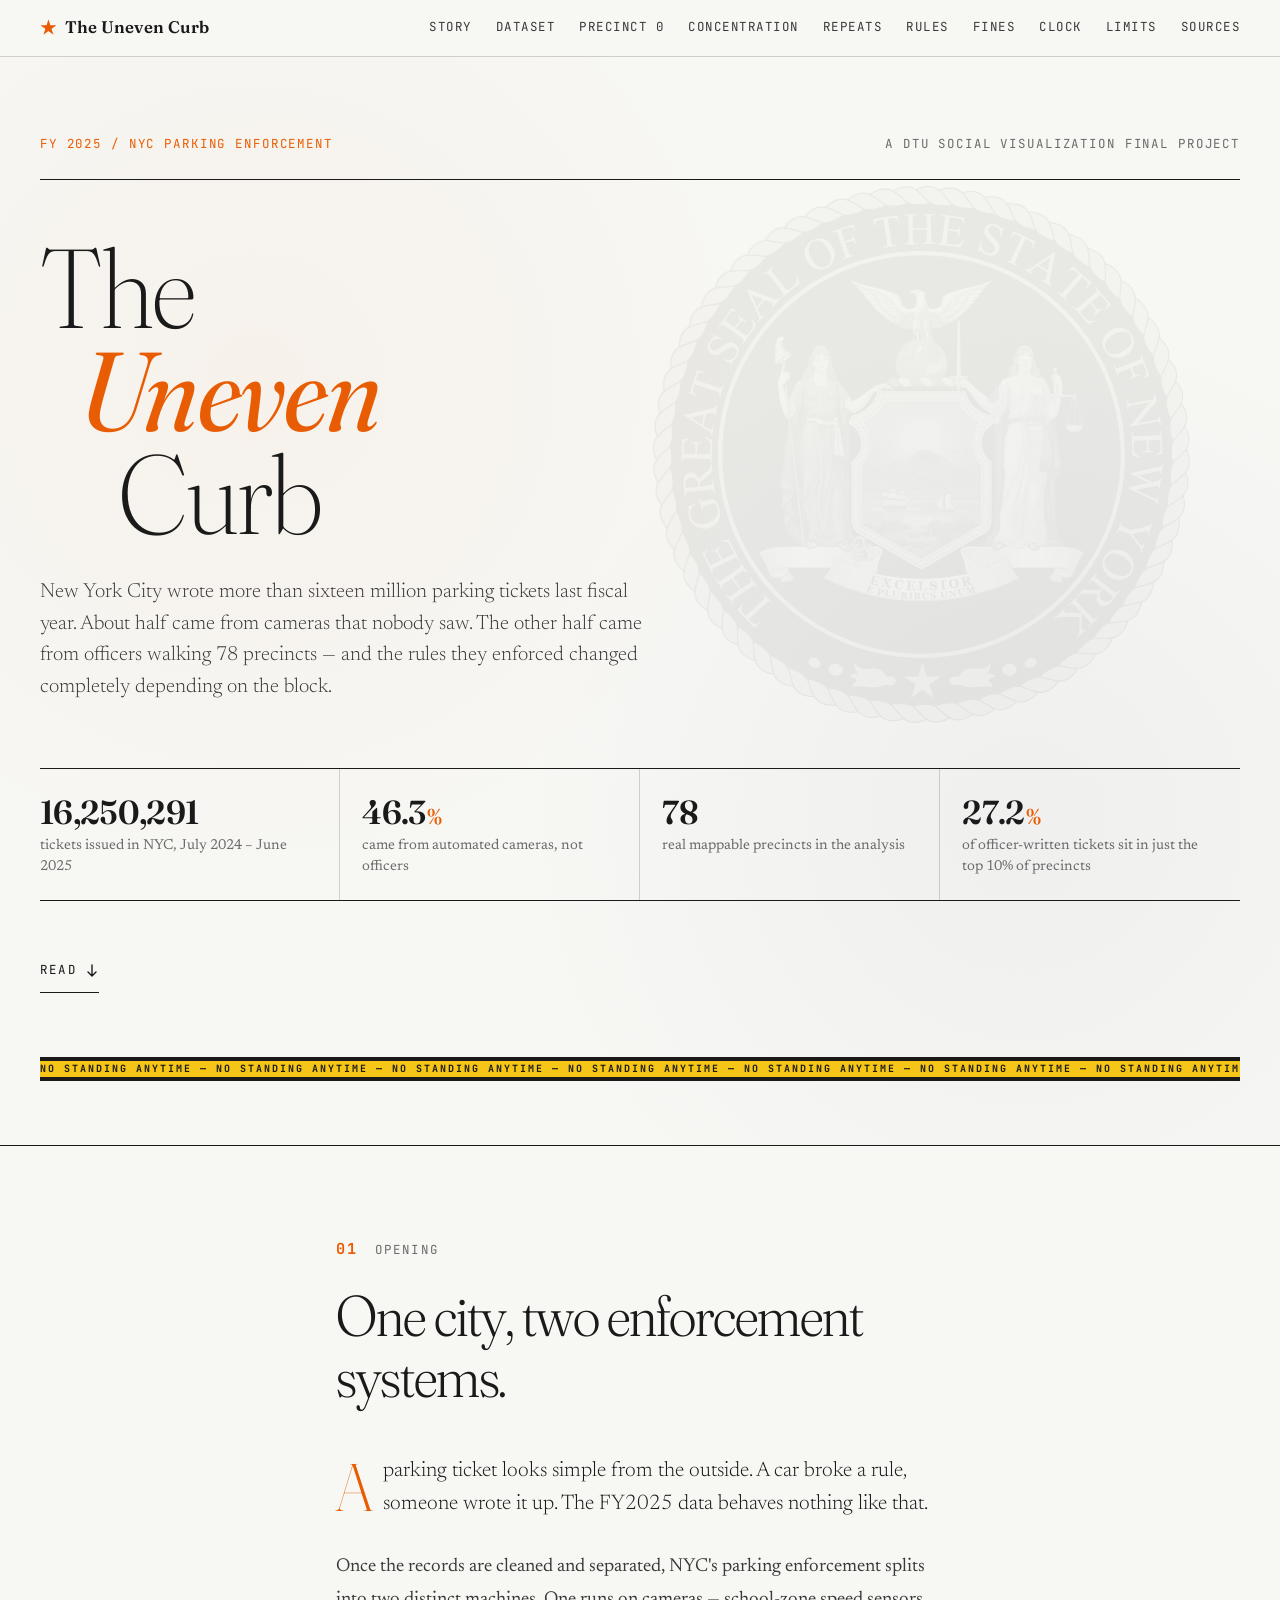
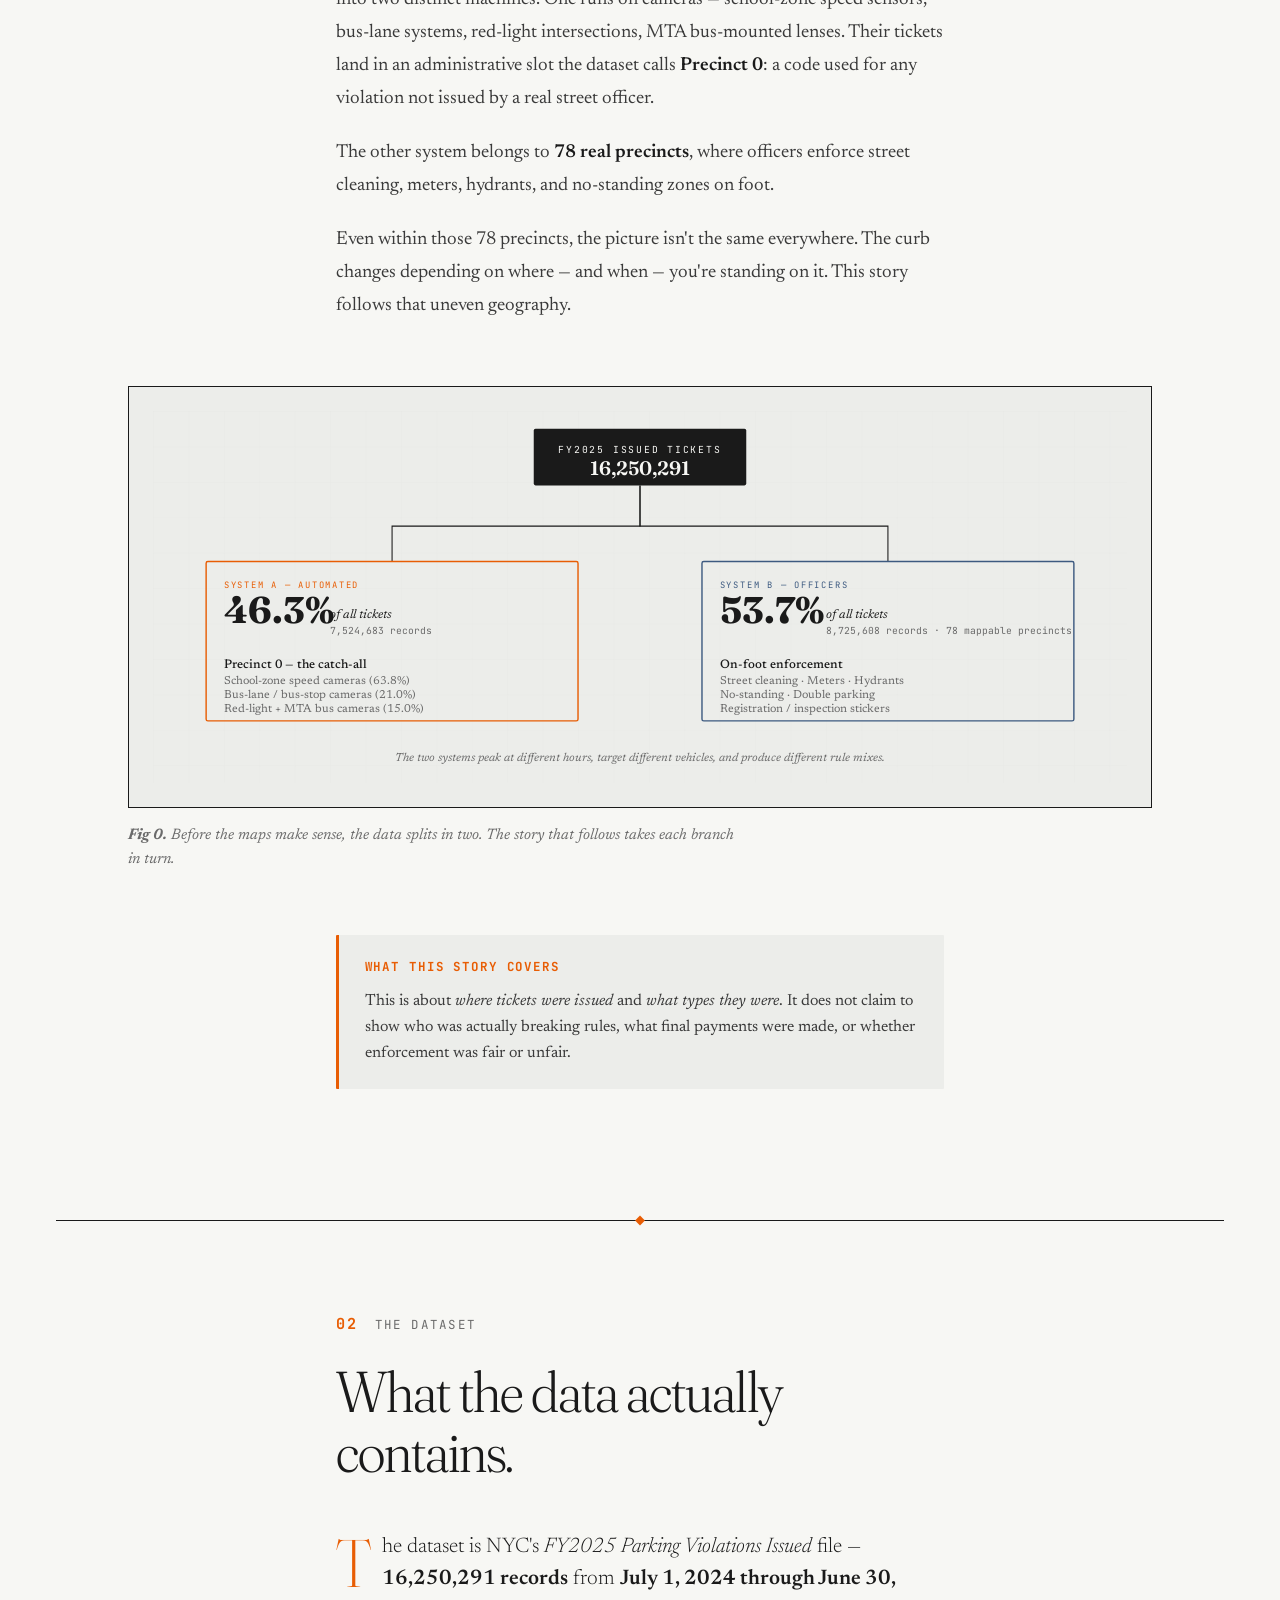
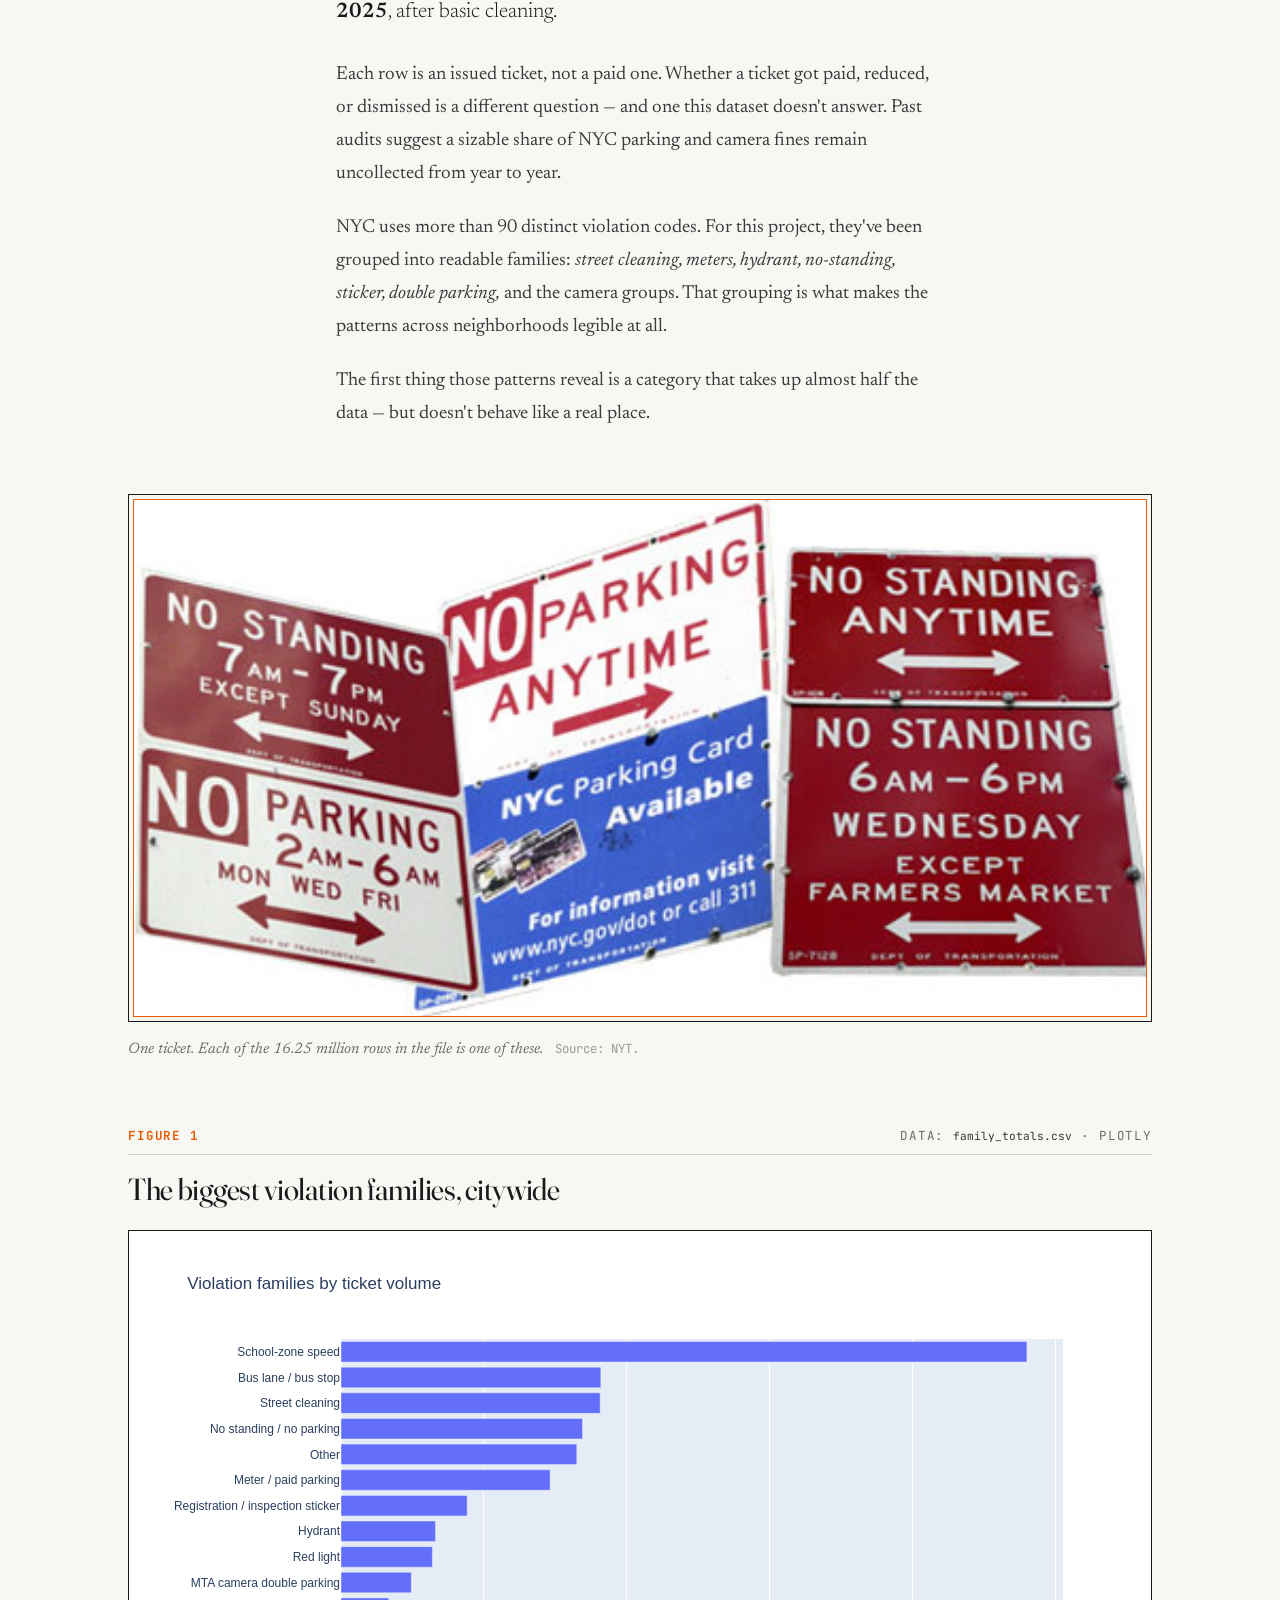
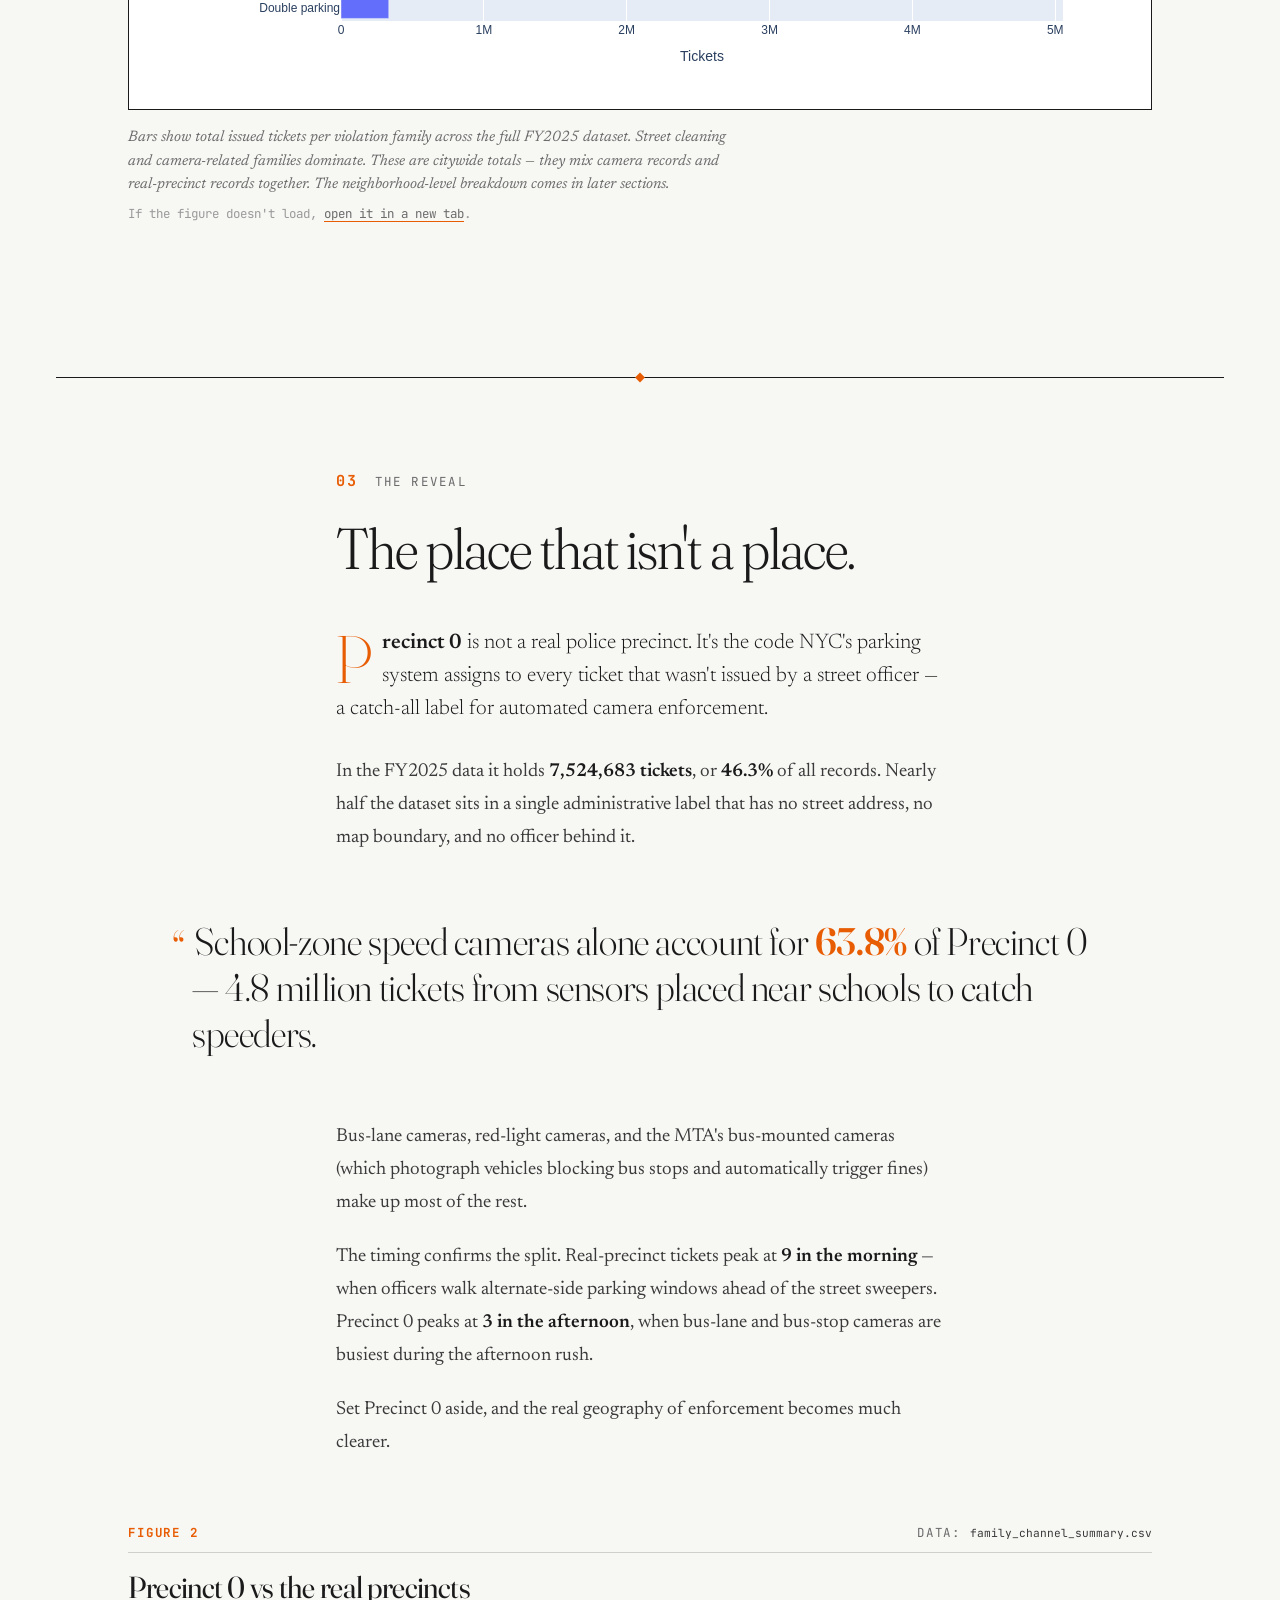
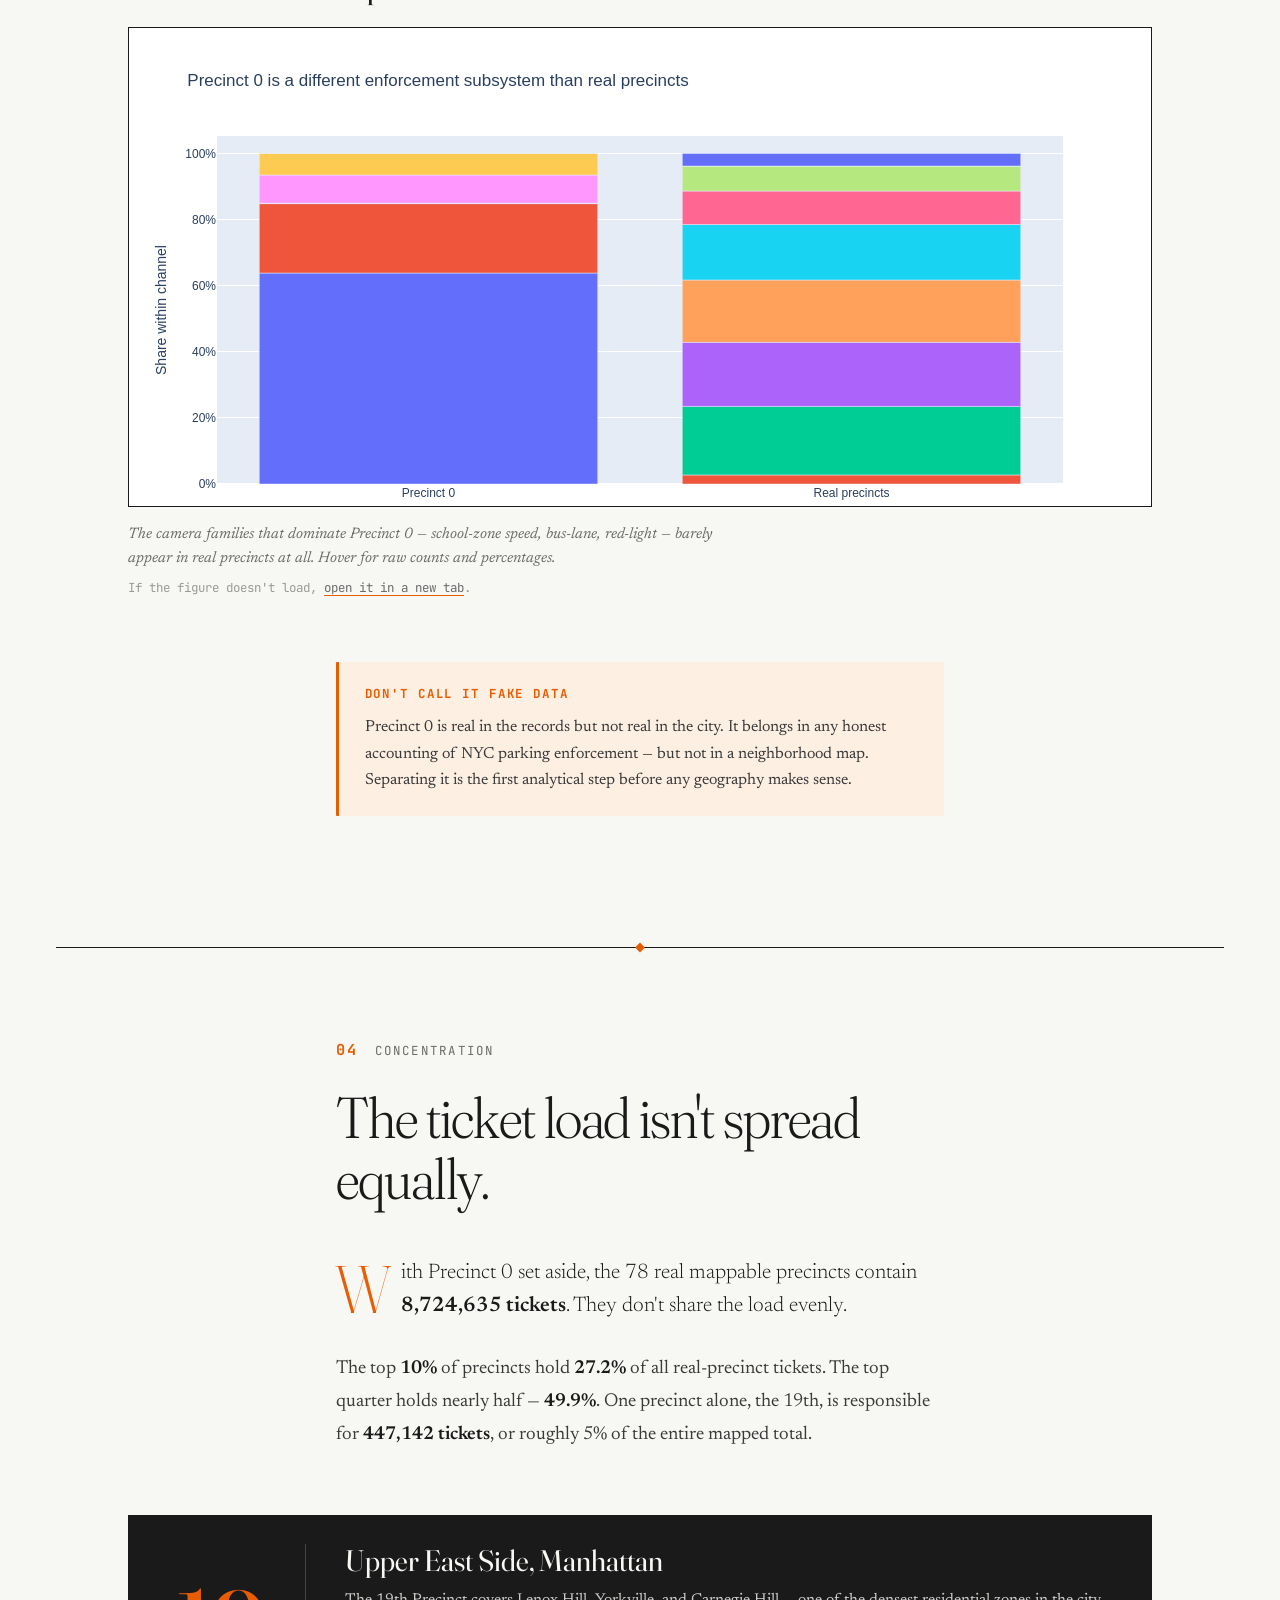
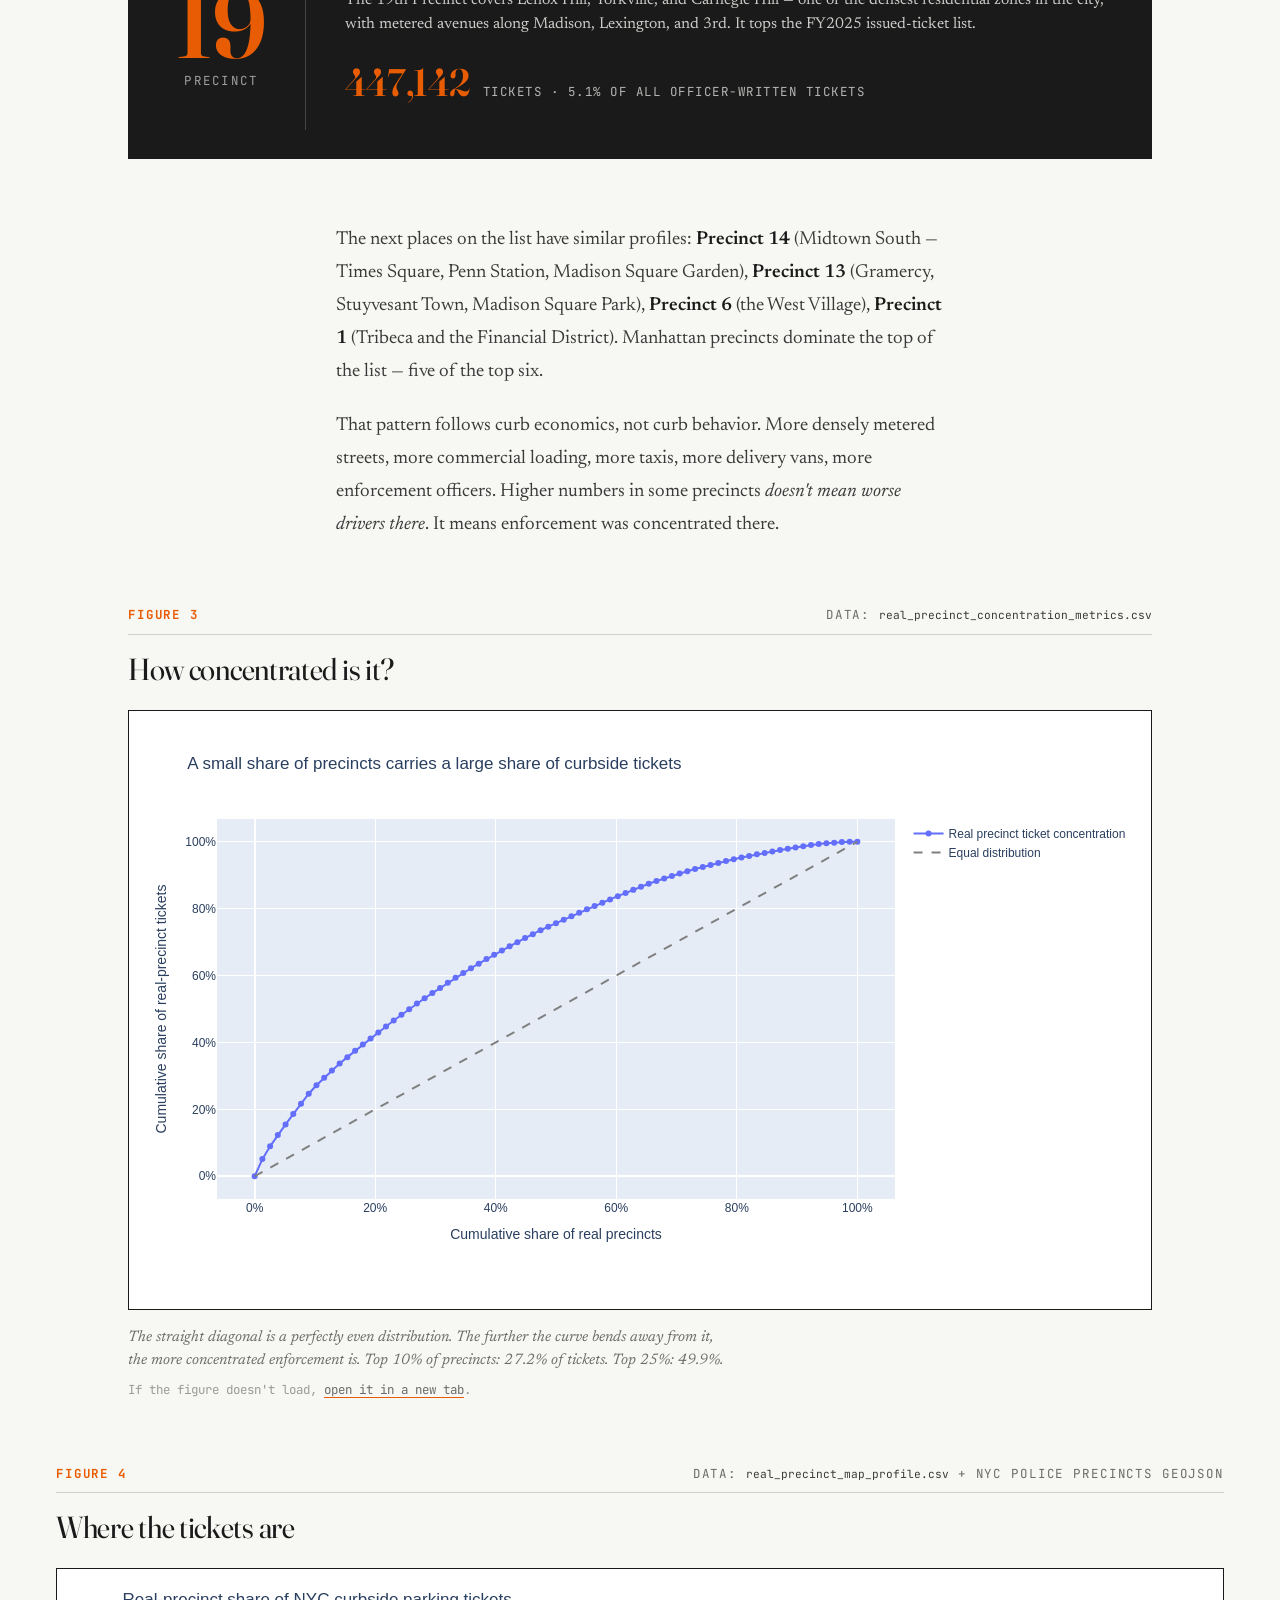
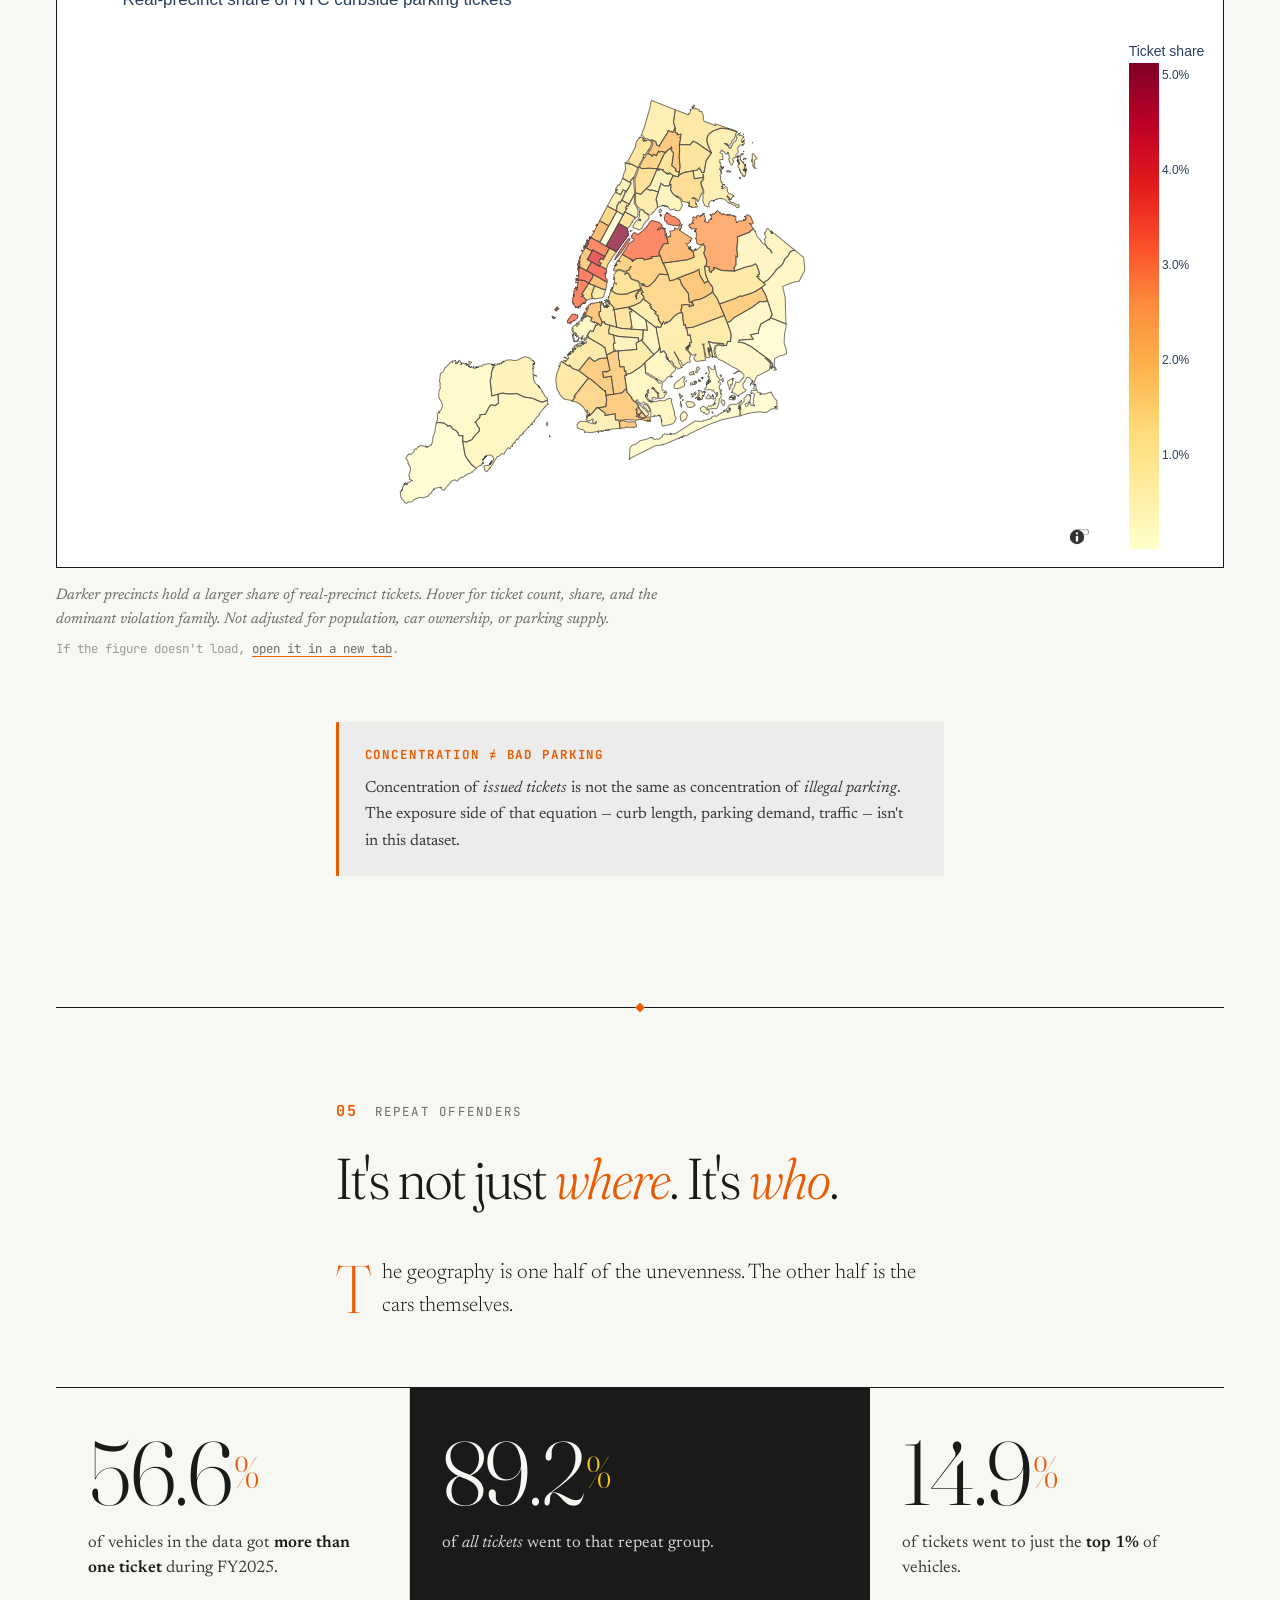
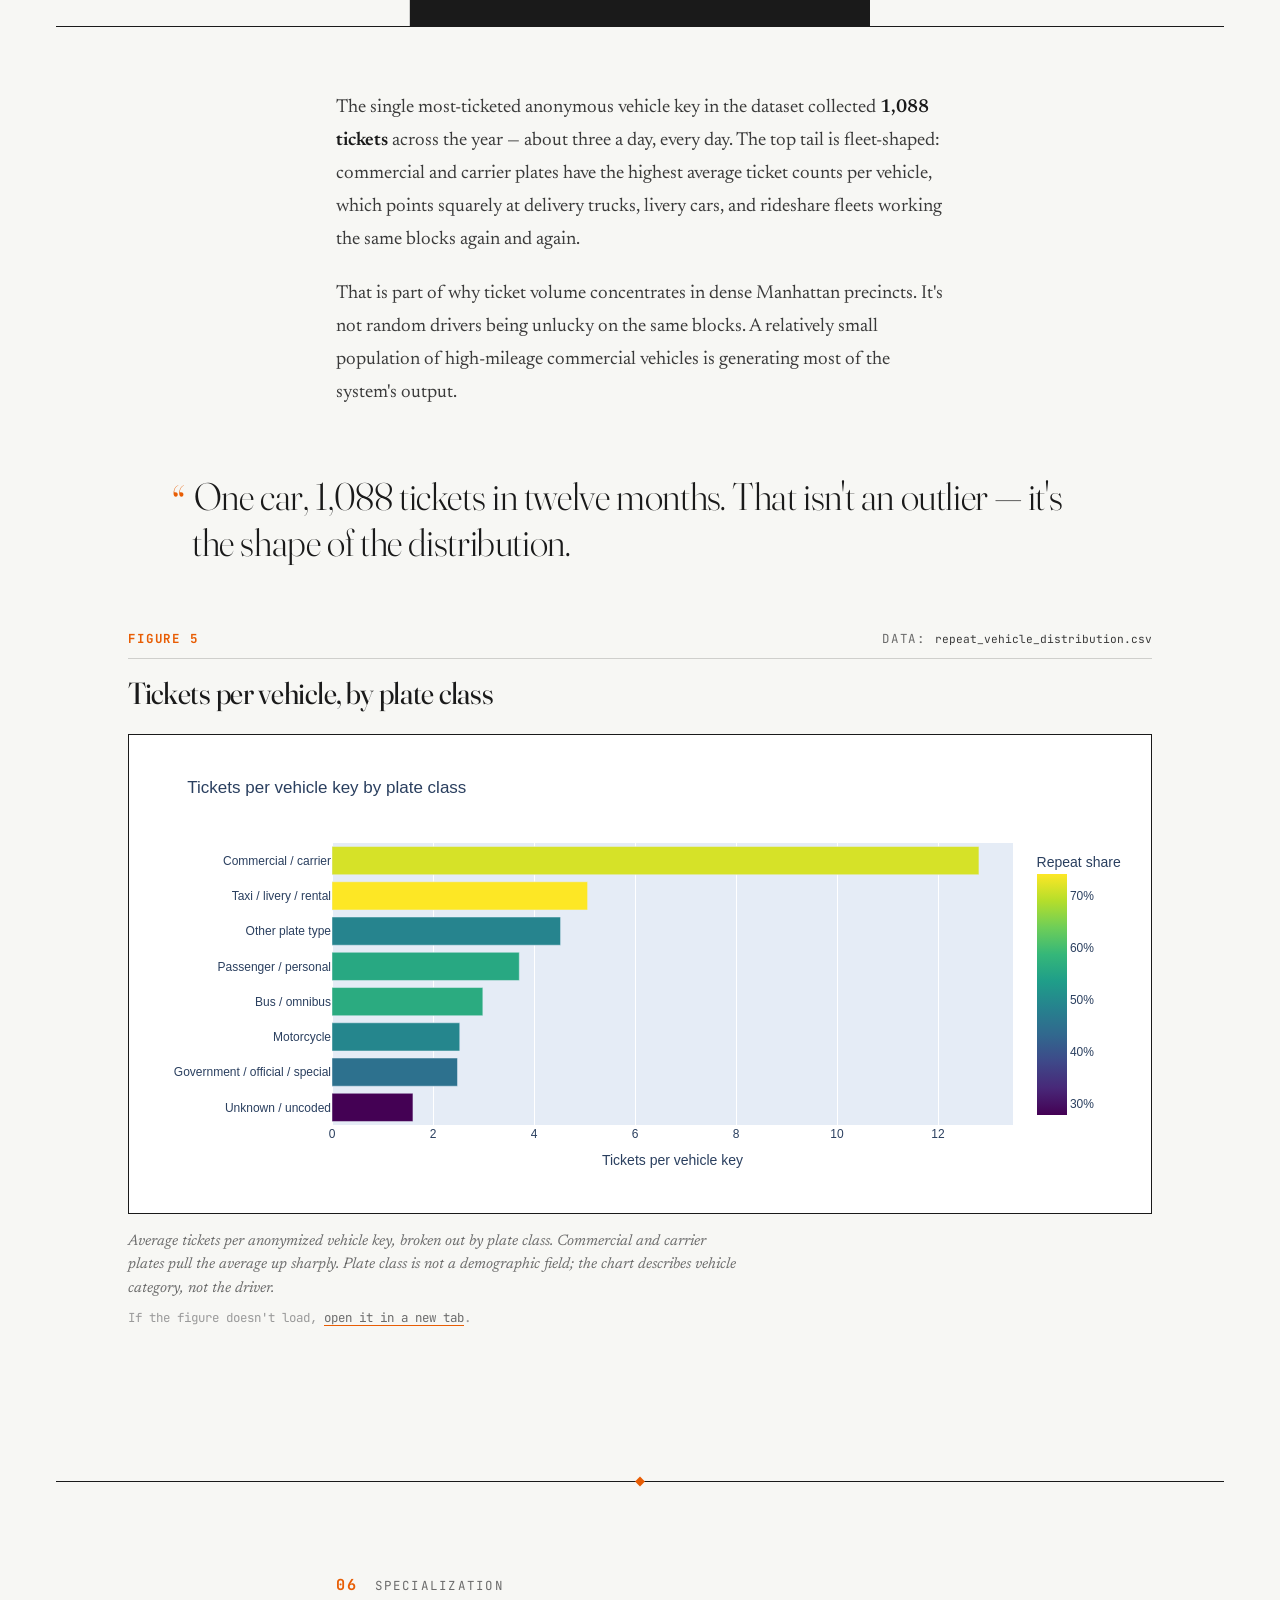
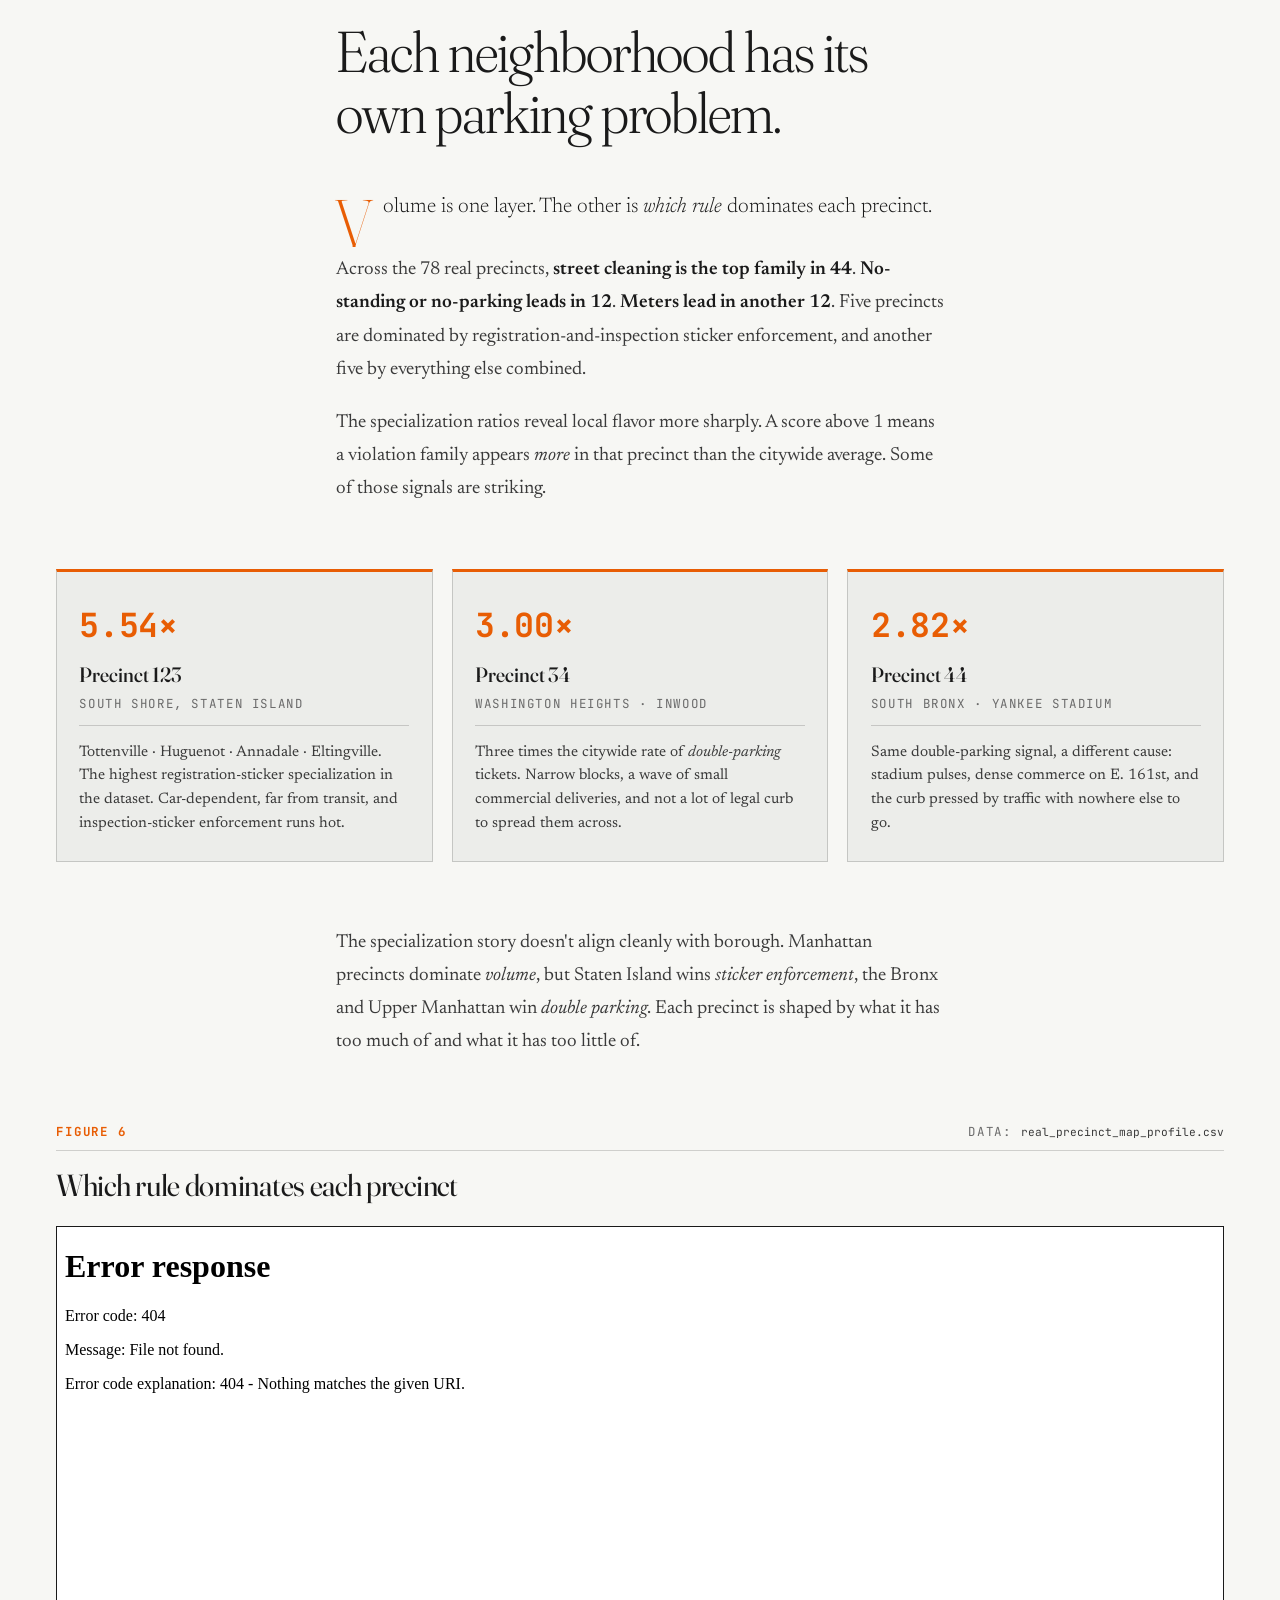
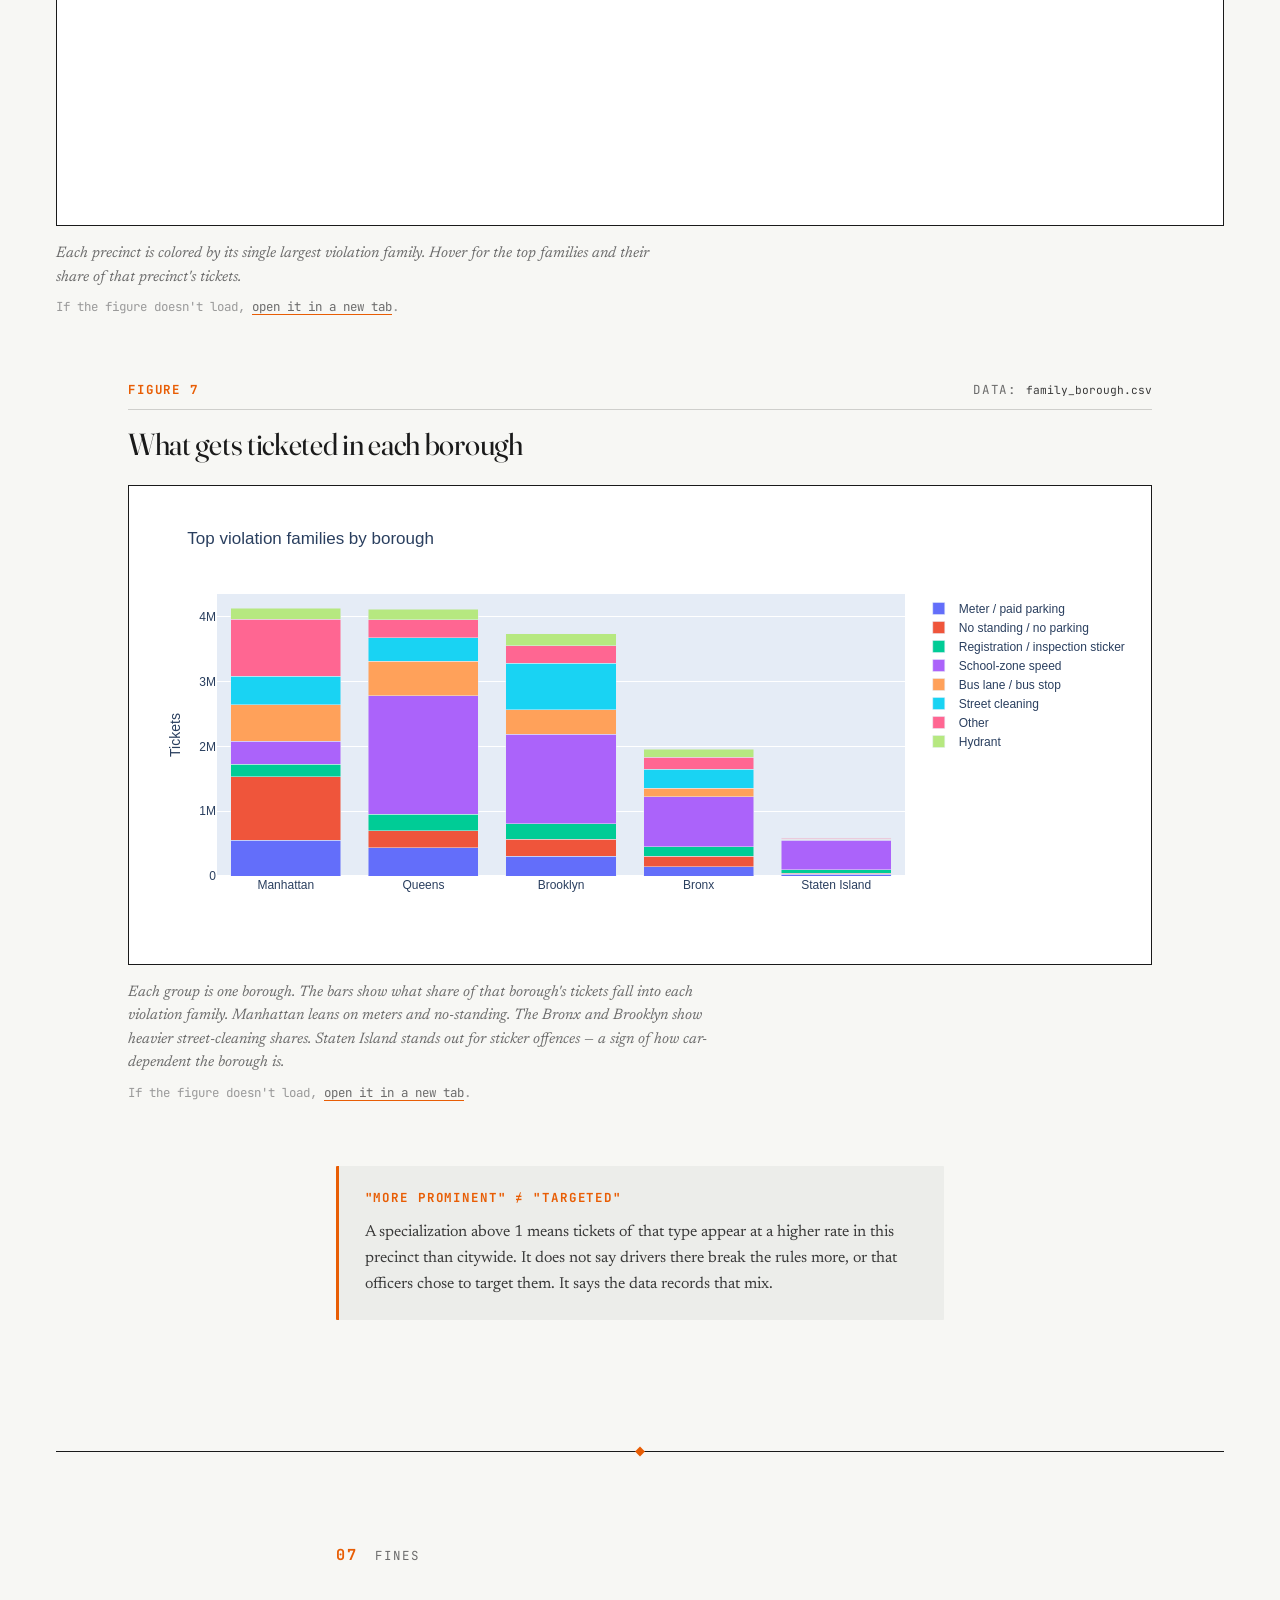
==== commit 8afbe1c7: "Update color scheme for improved readability and consistency" ====
--- a/site/index.html
+++ b/site/index.html
@@ -145,8 +145,8 @@
             <!-- Top: source -->
             <g>
               <rect x="430" y="20" width="240" height="64" rx="2" fill="#1a1a1a" />
-              <text x="550" y="48" text-anchor="middle" fill="#F5F1EA" font-family="JetBrains Mono, monospace" font-size="11" letter-spacing="2">FY2025 ISSUED TICKETS</text>
-              <text x="550" y="72" text-anchor="middle" fill="#F5F1EA" font-family="Fraunces, serif" font-size="22" font-weight="600">16,250,291</text>
+              <text x="550" y="48" text-anchor="middle" fill="#F7F7F4" font-family="JetBrains Mono, monospace" font-size="11" letter-spacing="2">FY2025 ISSUED TICKETS</text>
+              <text x="550" y="72" text-anchor="middle" fill="#F7F7F4" font-family="Fraunces, serif" font-size="22" font-weight="600">16,250,291</text>
             </g>
 
             <!-- Forking lines -->
--- a/site/styles.css
+++ b/site/styles.css
@@ -7,17 +7,17 @@
 /* ---------- Custom properties --------------------------------------------- */
 :root {
   /* Color palette */
-  --bg:           #F5F1EA;       /* warm cream */
-  --bg-card:     #ECE6DA;        /* slightly deeper cream for cards */
+  --bg:           #F7F7F4;       /* neutral newsprint off-white */
+  --bg-card:      #ECEDEA;       /* quiet neutral surface */
   --ink:         #1A1A1A;        /* near-black */
   --ink-soft:    #3A3A3A;        /* body text slightly lighter */
   --ink-mute:    #6B6B6B;        /* captions, metadata */
   --ink-quiet:   #9A9A9A;        /* timestamps, hairlines */
 
   --accent:      #E85D04;        /* parking-ticket orange */
-  --accent-soft: #F4D7C4;        /* orange tinted background */
+  --accent-soft: #F7E2D7;        /* restrained orange tint */
   --navy:        #2D4A6B;        /* deep navy for measured calm */
-  --navy-soft:   #DEE6EF;
+  --navy-soft:   #E7ECF1;
   --yellow:      #F5C518;        /* curb-stripe yellow */
 
   --hairline:    #1A1A1A;
@@ -135,7 +135,7 @@
   justify-content: space-between;
   gap: var(--gap-md);
   padding: 0.9rem clamp(1rem, 4vw, 2.5rem);
-  background: rgba(245, 241, 234, 0.92);
+  background: rgba(247, 247, 244, 0.92);
   backdrop-filter: blur(8px);
   -webkit-backdrop-filter: blur(8px);
   border-bottom: 1px solid var(--hairline-soft);
@@ -208,9 +208,29 @@
     radial-gradient(circle at 20% 30%, rgba(232, 93, 4, 0.04) 0, transparent 40%),
     radial-gradient(circle at 80% 70%, rgba(45, 74, 107, 0.04) 0, transparent 40%);
   pointer-events: none;
+  z-index: 0;
+}
+.hero::after {
+  content: '';
+  position: absolute;
+  top: clamp(5rem, 12vw, 8rem);
+  right: clamp(1rem, 7vw, 7rem);
+  width: min(42vw, 34rem);
+  aspect-ratio: 1;
+  background: url("assets/nyc-seal.svg") center / contain no-repeat;
+  opacity: 0.075;
+  filter:
+    grayscale(1)
+    contrast(0.85)
+    drop-shadow(1px 1px 0 rgba(255, 255, 255, 0.62))
+    drop-shadow(-1px -1px 0 rgba(26, 26, 26, 0.18));
+  mix-blend-mode: multiply;
+  pointer-events: none;
+  z-index: 0;
 }
 .hero-inner {
   position: relative;
+  z-index: 1;
   max-width: var(--col-full);
   margin: 0 auto;
 }
@@ -339,6 +359,7 @@
 .curb-stripe {
   margin-top: clamp(2.5rem, 5vw, 4rem);
   position: relative;
+  z-index: 1;
   height: 24px;
   border-top: 4px solid var(--ink);
   border-bottom: 4px solid var(--ink);
@@ -682,7 +703,7 @@
   justify-content: center;
   align-items: center;
   padding: 0.8rem 1.2rem;
-  border-right: 1px solid rgba(245, 241, 234, 0.2);
+  border-right: 1px solid rgba(247, 247, 244, 0.2);
   padding-right: clamp(1.5rem, 3vw, 2.5rem);
 }
 .nbhd-num {
@@ -698,7 +719,7 @@
   font-size: var(--text-xs);
   letter-spacing: 0.18em;
   margin-top: 0.4rem;
-  color: rgba(245, 241, 234, 0.6);
+  color: rgba(247, 247, 244, 0.6);
 }
 .nbhd-body h4 {
   font-family: var(--font-display);
@@ -711,7 +732,7 @@
 }
 .nbhd-body p {
   font-size: 0.98rem;
-  color: rgba(245, 241, 234, 0.8);
+  color: rgba(247, 247, 244, 0.8);
   line-height: 1.55;
 }
 .nbhd-stat {
@@ -734,7 +755,7 @@
   font-size: var(--text-xs);
   letter-spacing: 0.12em;
   text-transform: uppercase;
-  color: rgba(245, 241, 234, 0.7);
+  color: rgba(247, 247, 244, 0.7);
 }
 
 /* ---------- Stat triptych (repeat-vehicle section) ----------------------- */
@@ -787,7 +808,7 @@
   max-width: 22rem;
 }
 .stat-block-feature .stat-text {
-  color: rgba(245, 241, 234, 0.85);
+  color: rgba(247, 247, 244, 0.85);
 }
 .stat-text strong {
   color: var(--ink);
@@ -887,14 +908,14 @@
   font-size: var(--text-sm);
   text-transform: uppercase;
   letter-spacing: 0.15em;
-  color: rgba(245, 241, 234, 0.85);
+  color: rgba(247, 247, 244, 0.85);
 }
 .money-warning {
   position: relative;
   font-family: var(--font-body);
   font-size: 0.95rem;
   font-style: italic;
-  color: rgba(245, 241, 234, 0.6);
+  color: rgba(247, 247, 244, 0.6);
   margin-top: 0.8rem;
 }
 
@@ -1119,7 +1140,7 @@
   border-top: 1px solid var(--hairline);
   padding: clamp(2.5rem, 5vw, 4rem) clamp(1rem, 4vw, 2.5rem);
   background: var(--ink);
-  color: rgba(245, 241, 234, 0.75);
+  color: rgba(247, 247, 244, 0.75);
 }
 .footer-inner {
   max-width: var(--col-full);
@@ -1152,7 +1173,7 @@
   font-size: var(--text-xs);
   text-transform: uppercase;
   letter-spacing: 0.1em;
-  color: rgba(245, 241, 234, 0.55);
+  color: rgba(247, 247, 244, 0.55);
   flex-wrap: wrap;
 }
 .footer-meta a {
@@ -1270,12 +1291,19 @@
     padding-left: 0;
   }
 
+  .hero::after {
+    top: 8.5rem;
+    right: -5rem;
+    width: 19rem;
+    opacity: 0.045;
+  }
+
   .neighborhood-card {
     grid-template-columns: 1fr;
   }
   .nbhd-precinct {
     border-right: none;
-    border-bottom: 1px solid rgba(245, 241, 234, 0.2);
+    border-bottom: 1px solid rgba(247, 247, 244, 0.2);
     padding-right: 0;
     padding-bottom: 1.5rem;
   }
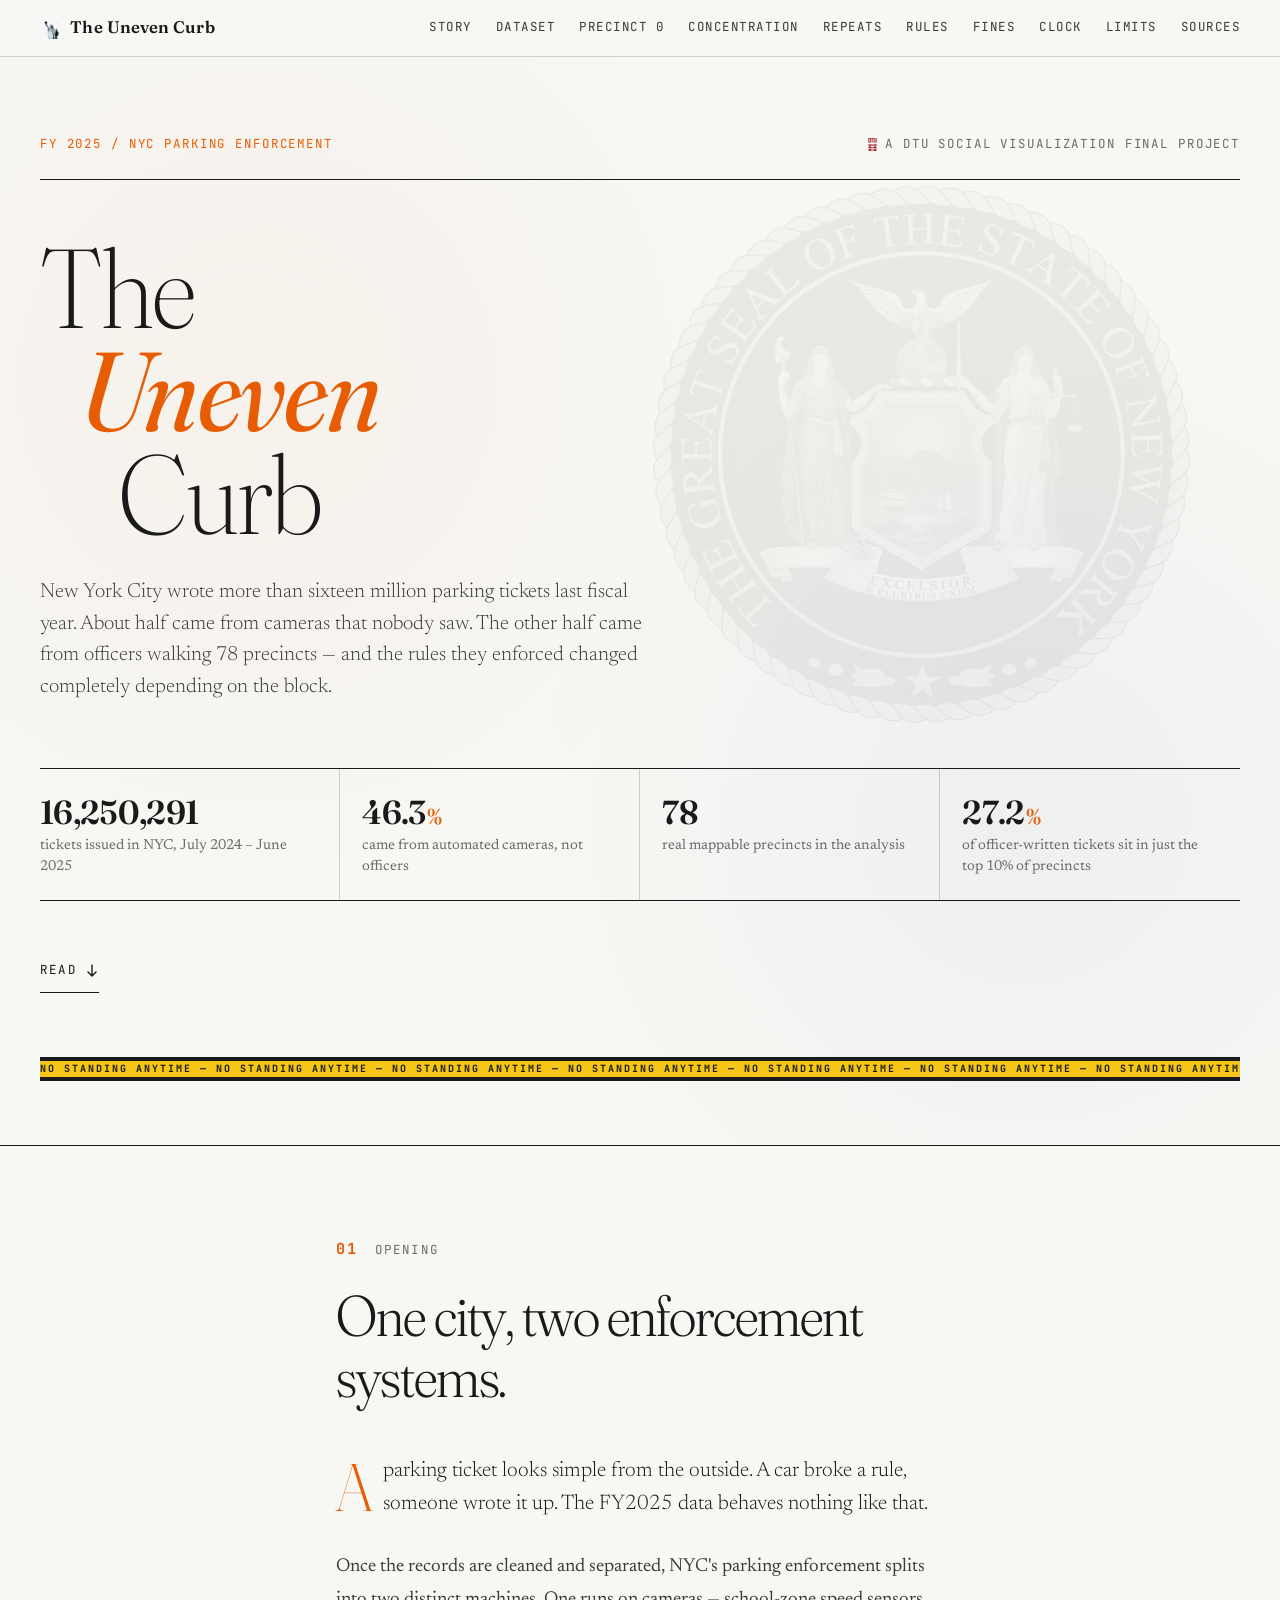
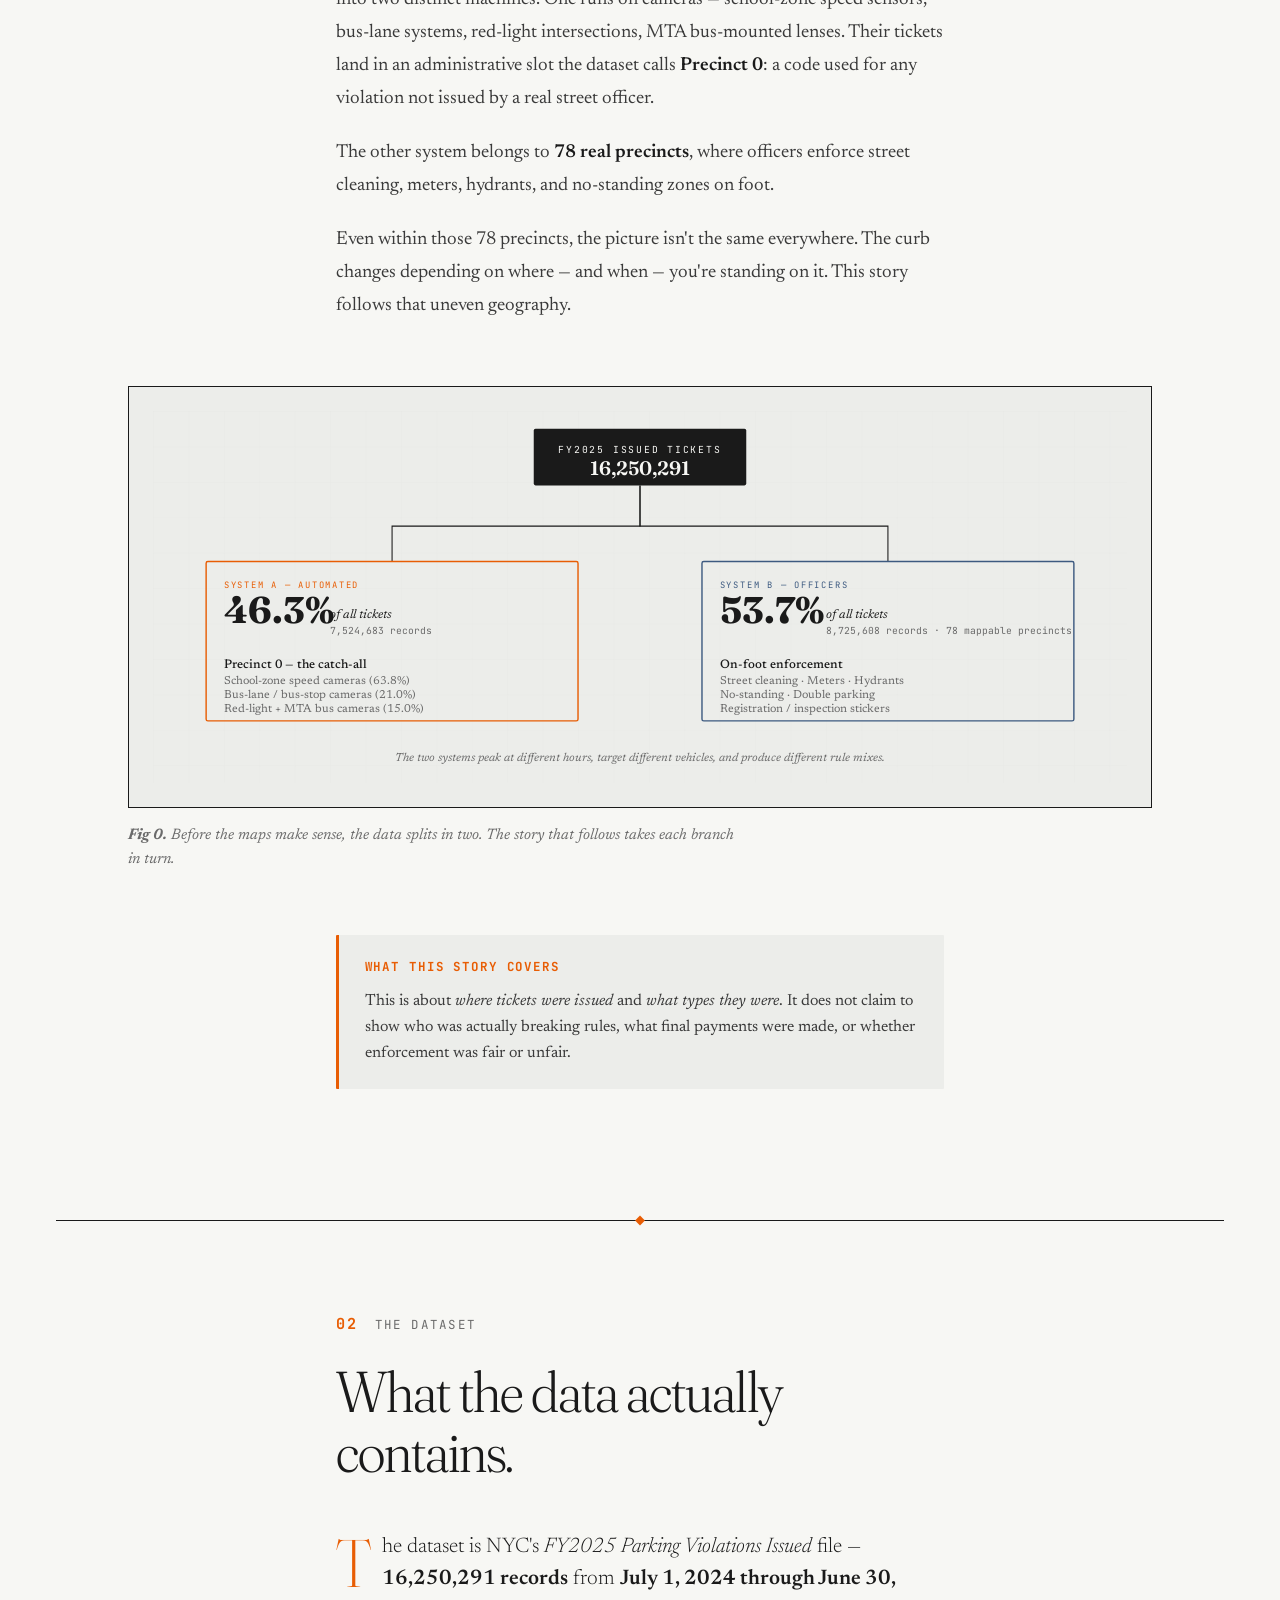
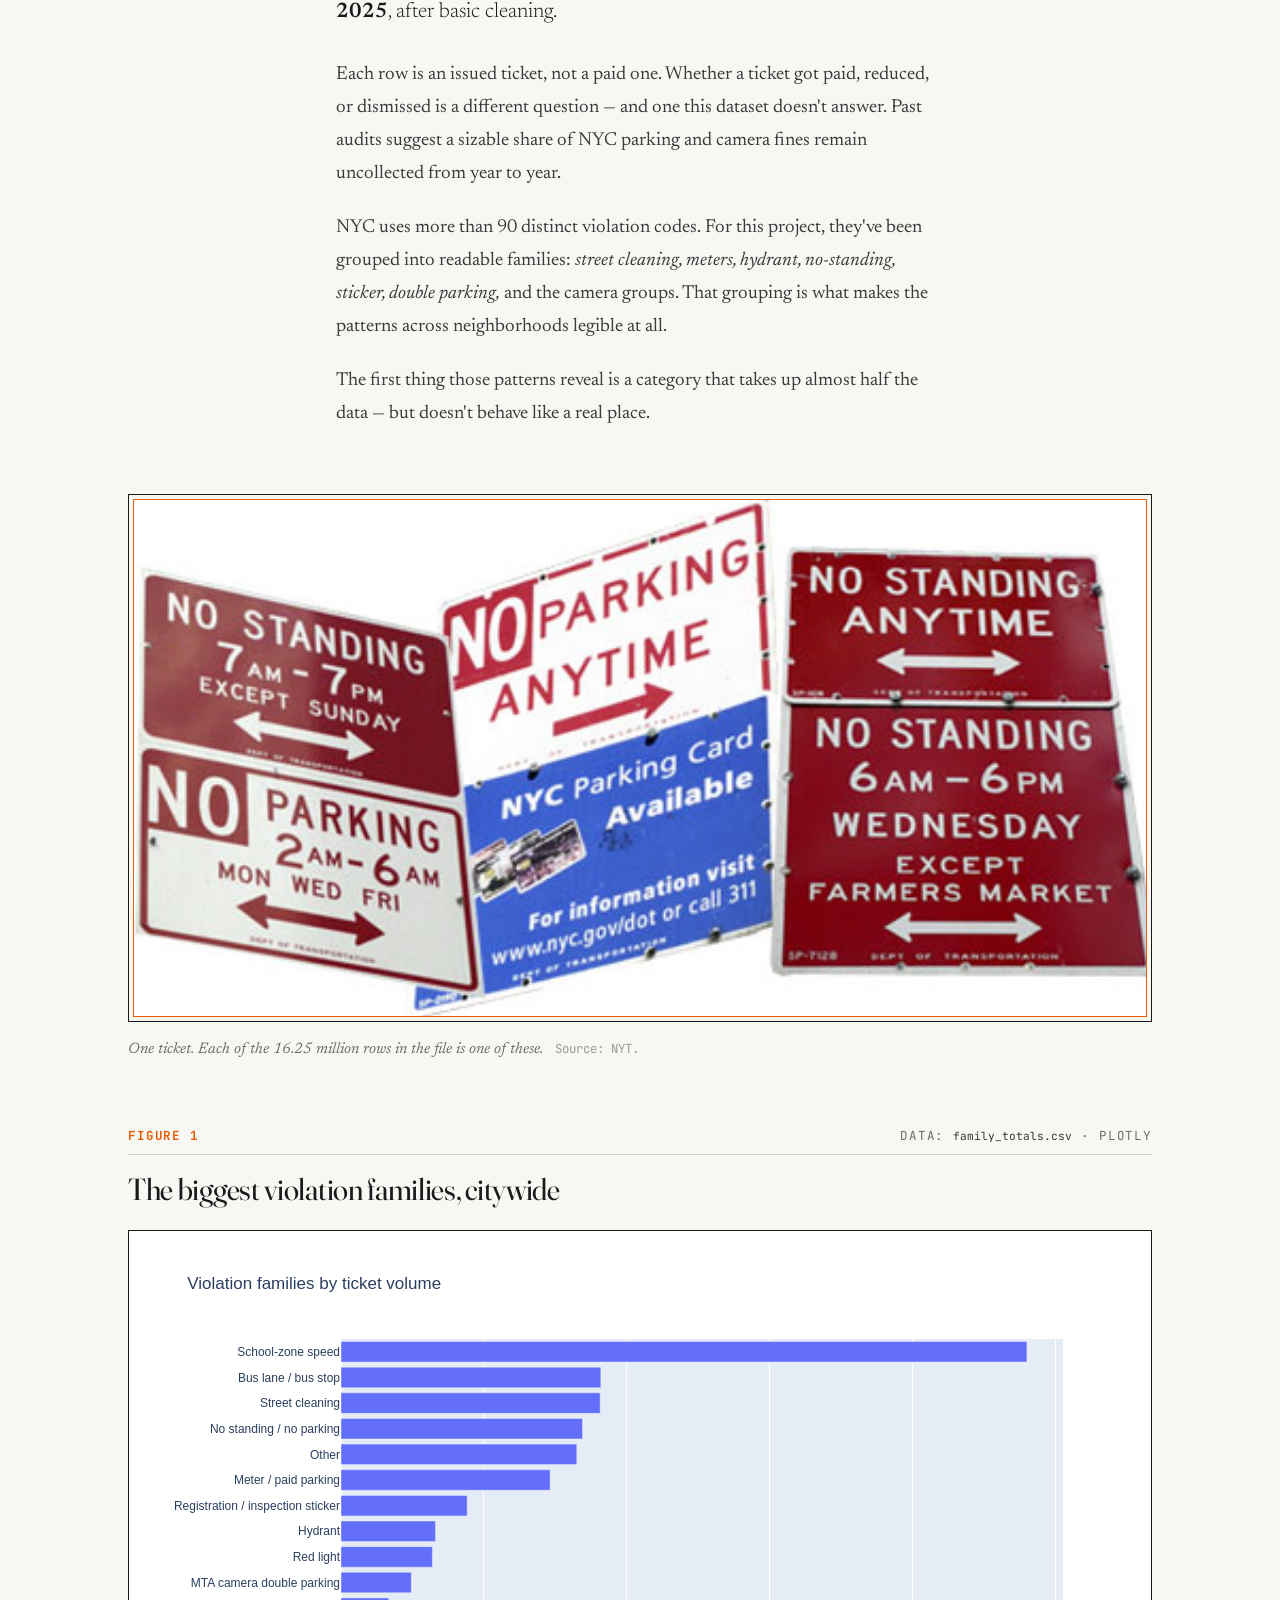
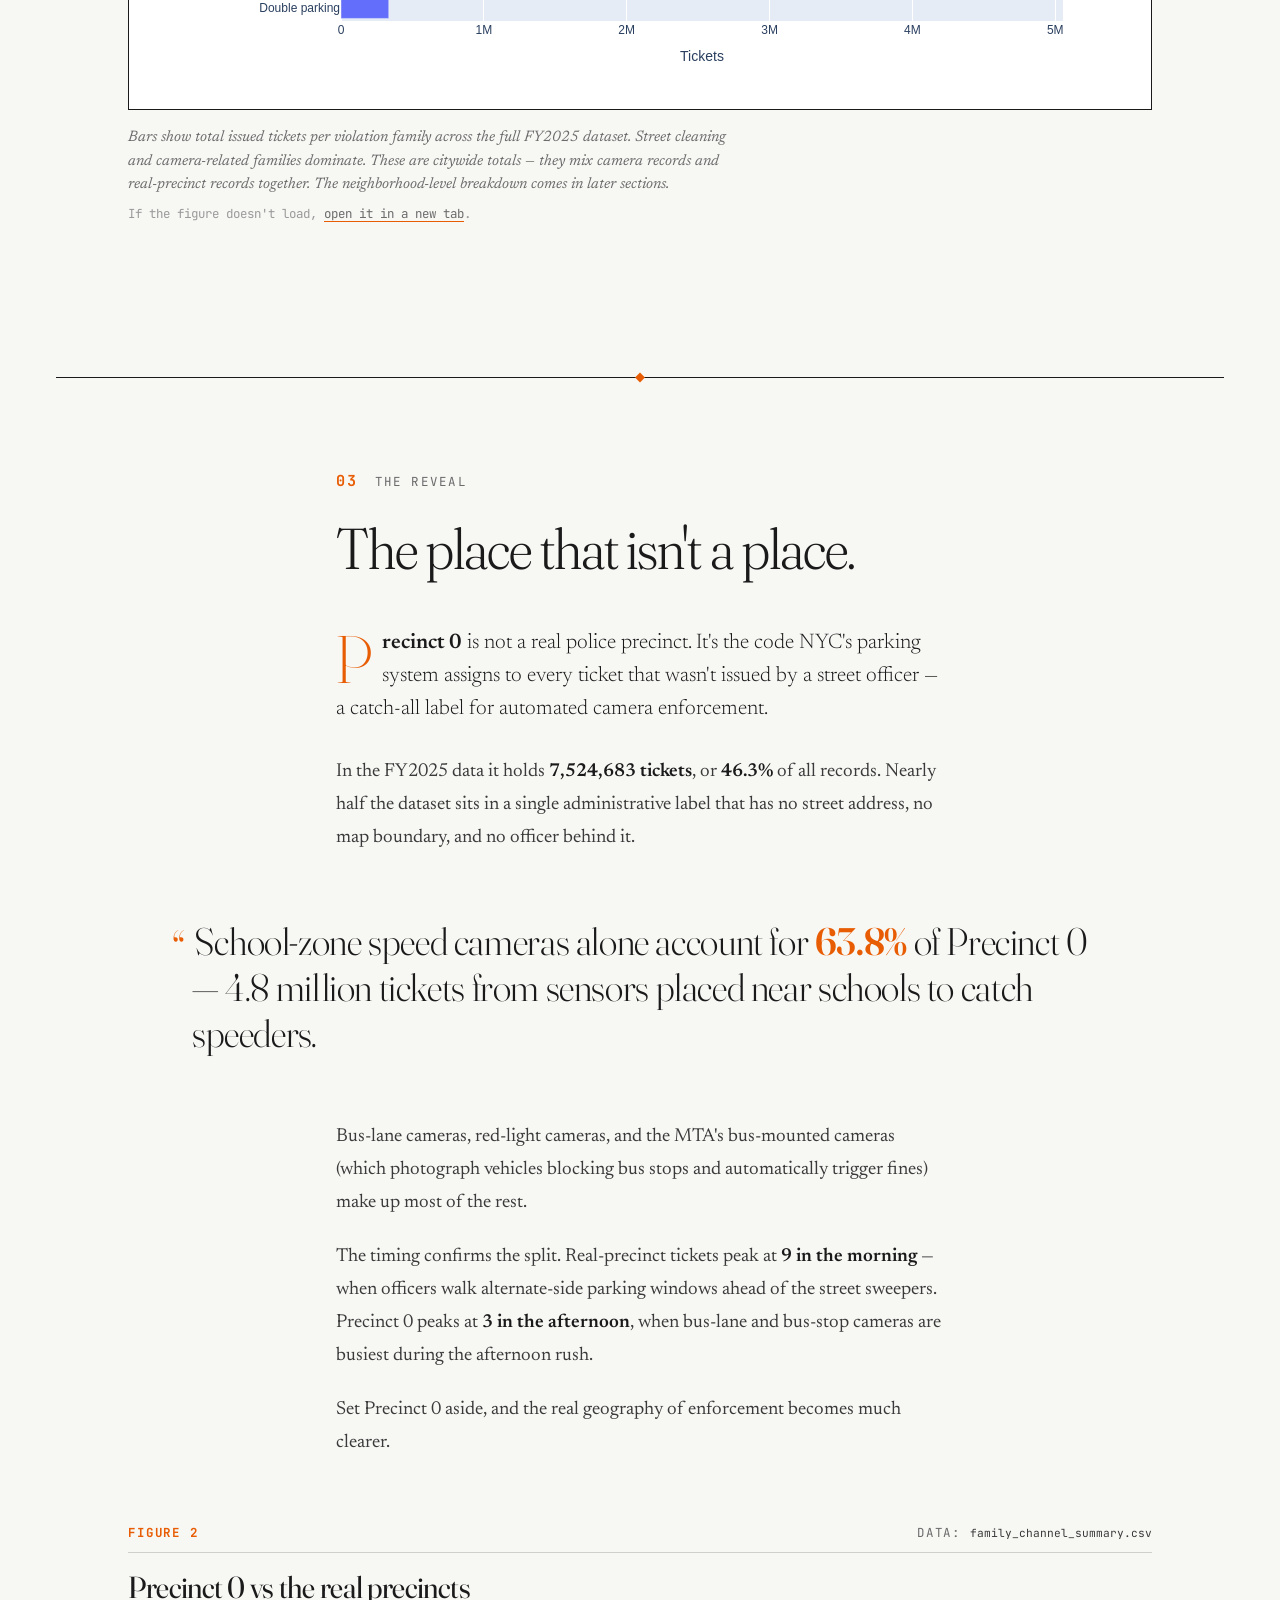
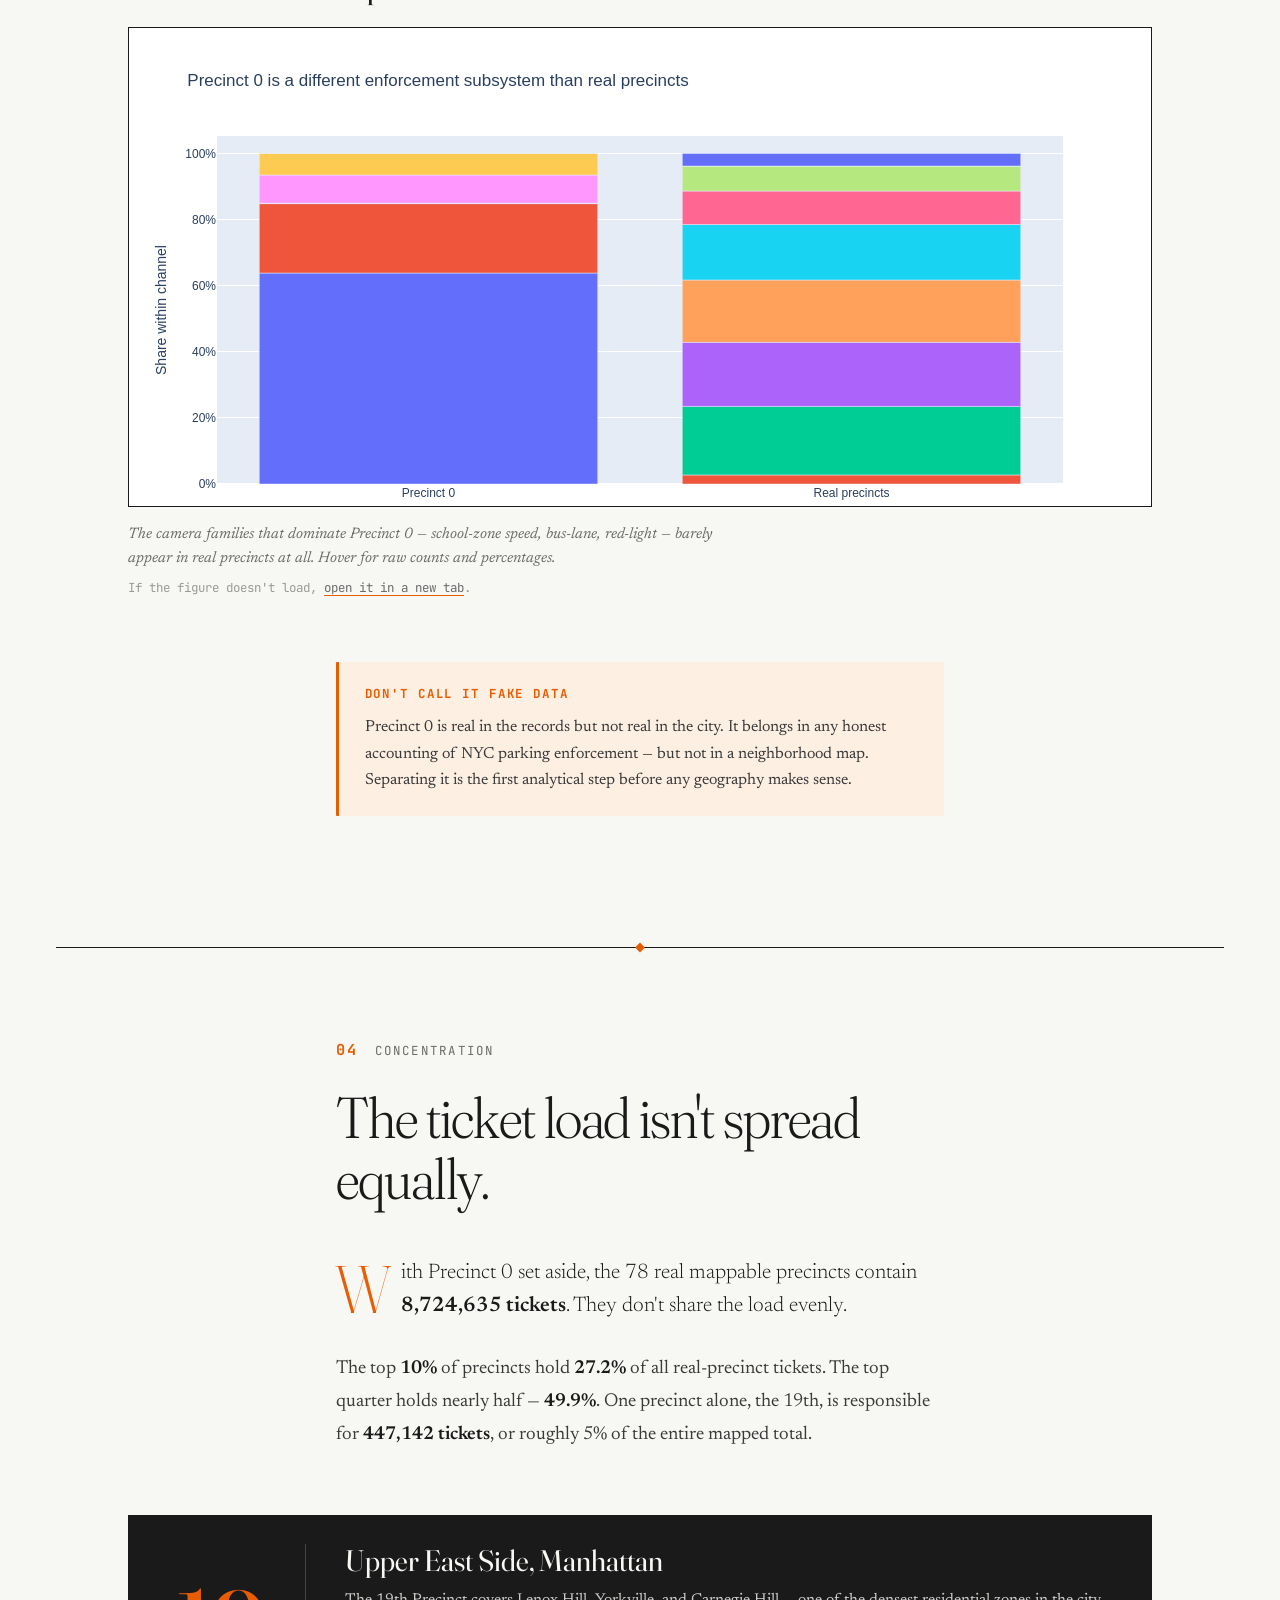
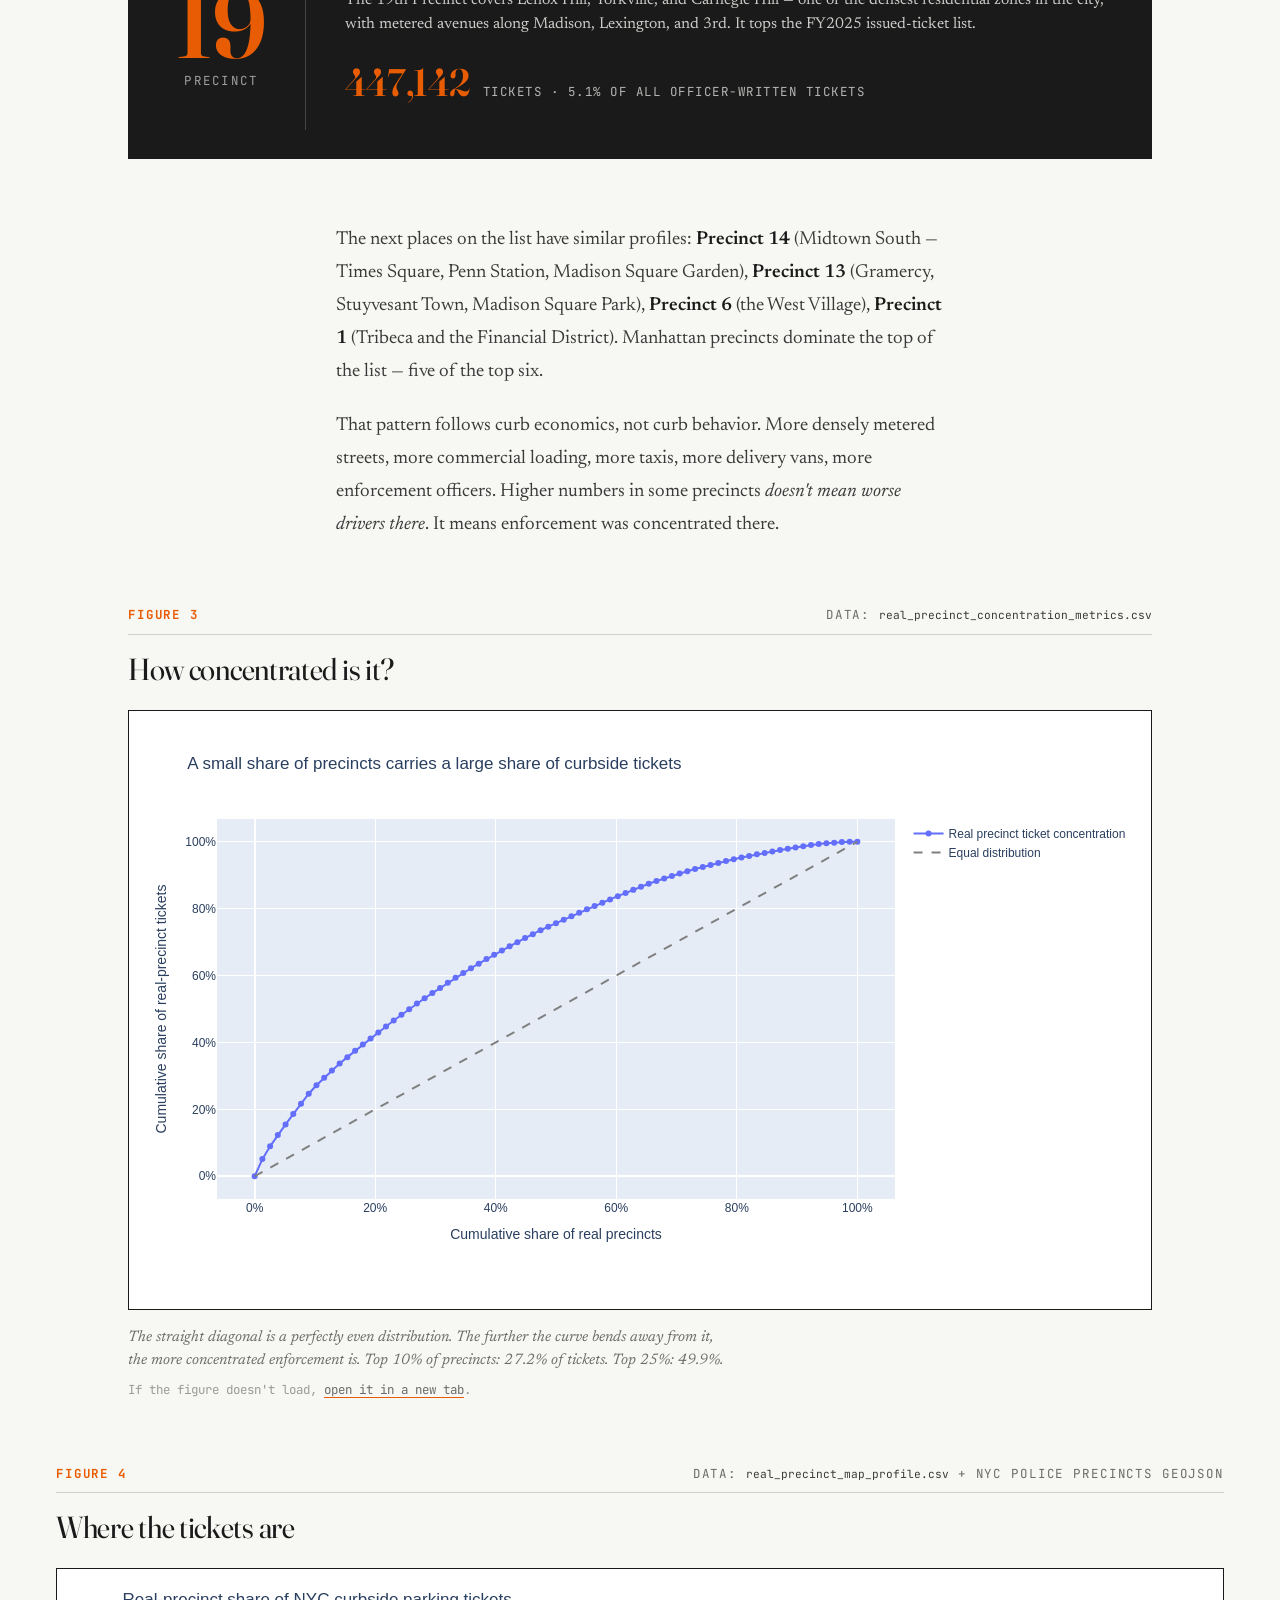
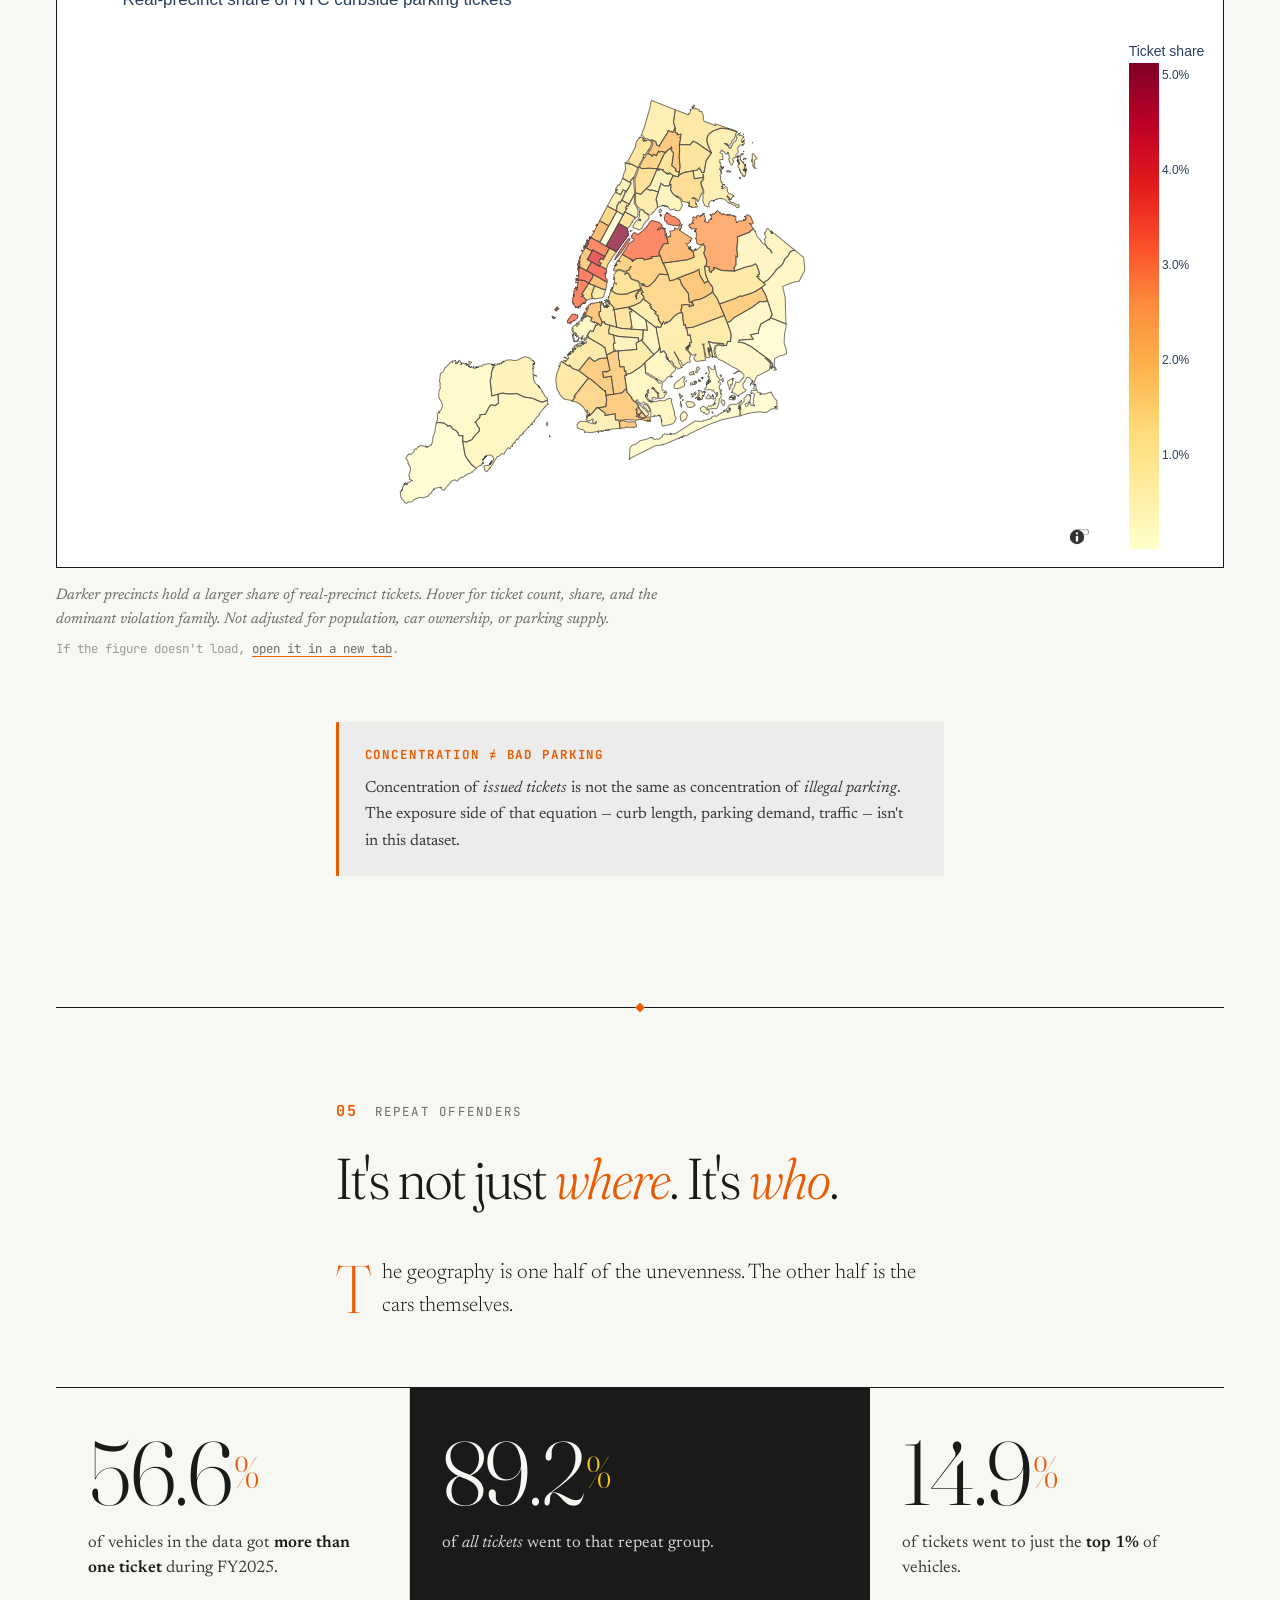
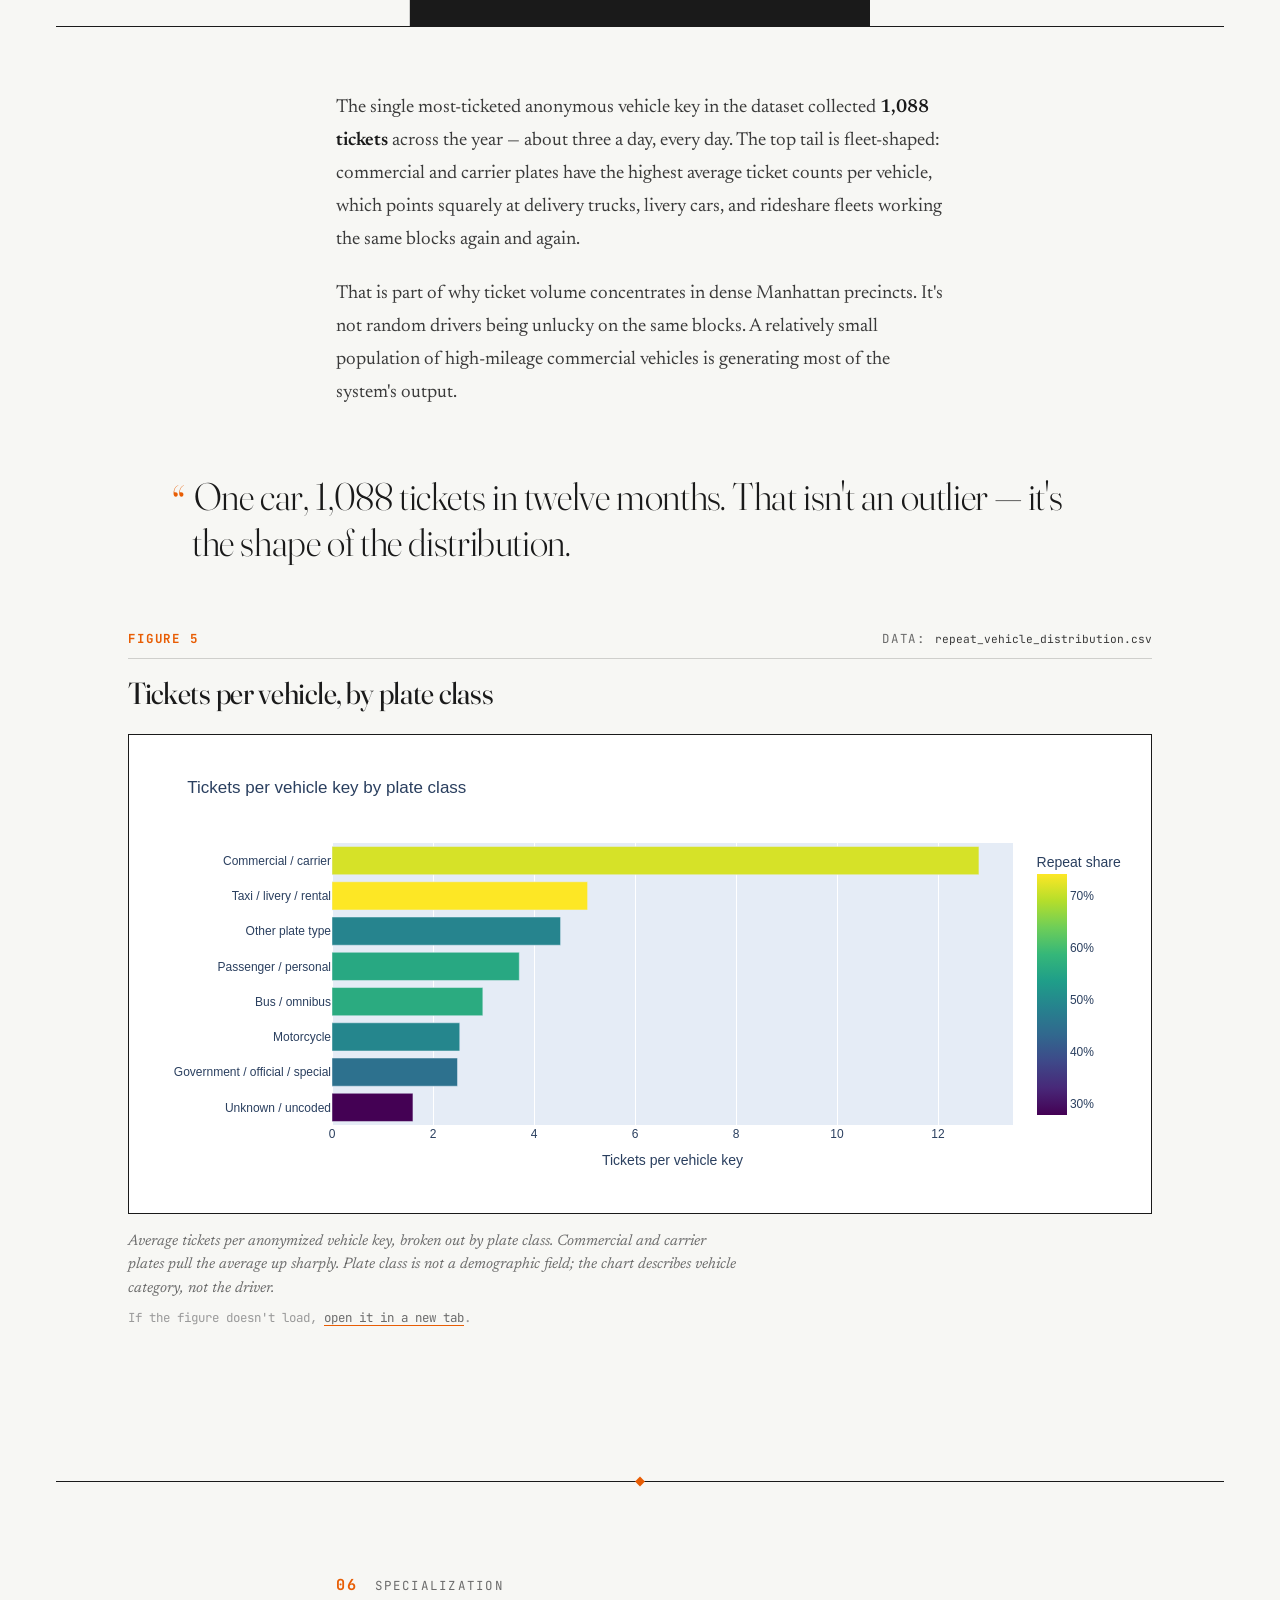
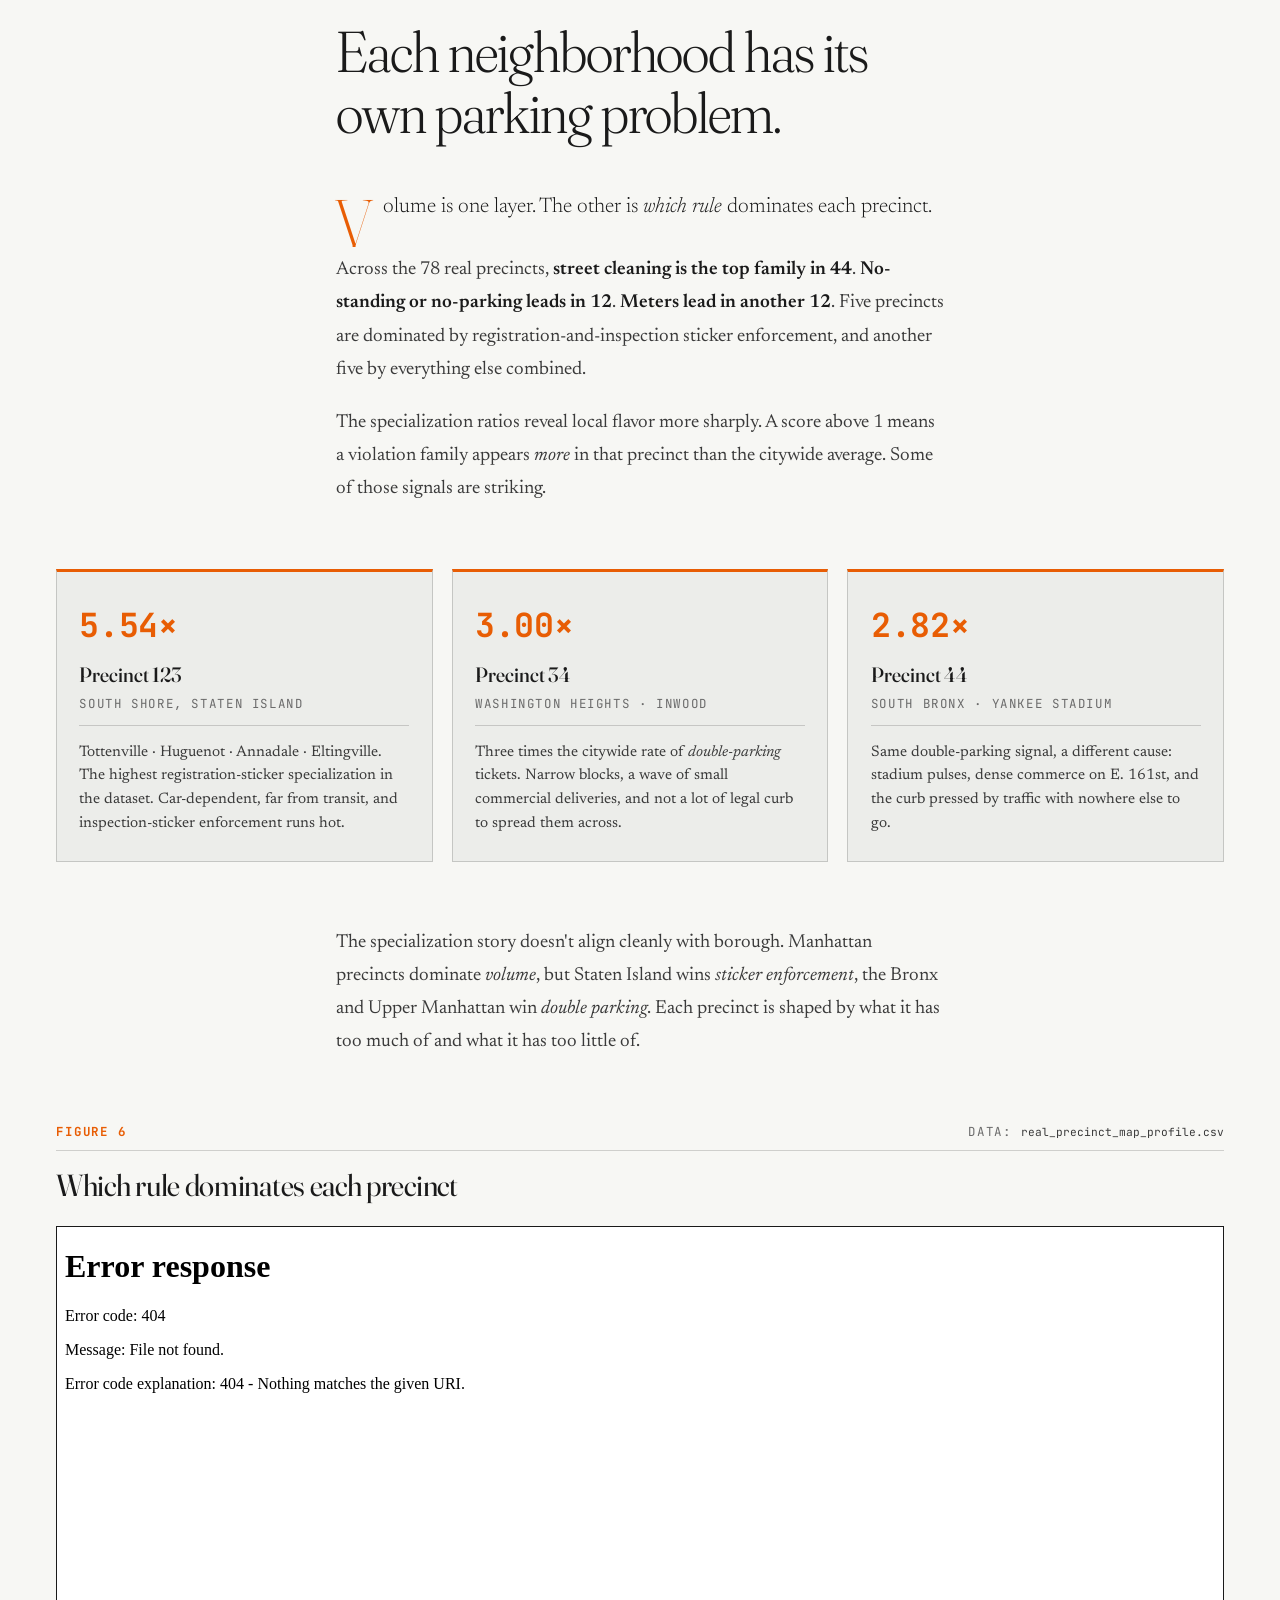
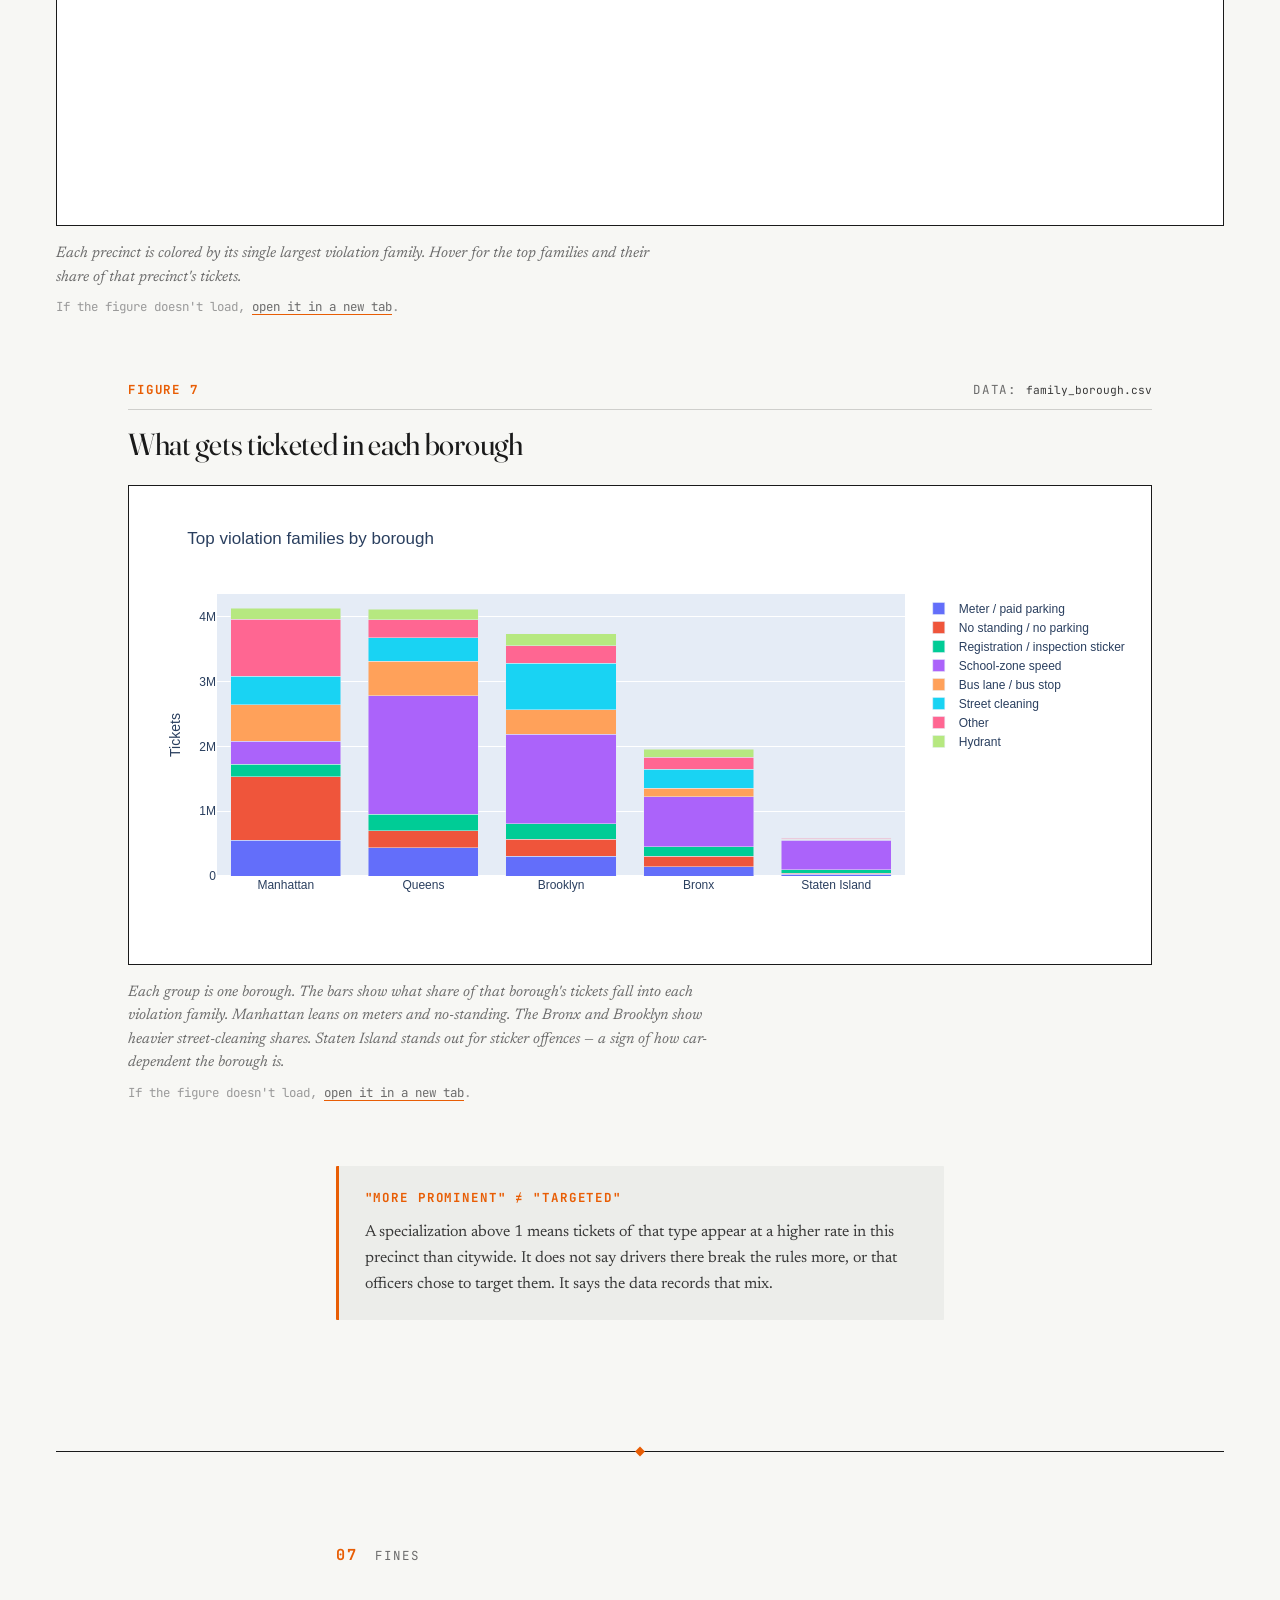
==== commit 04c5d63d: "added dtu & nyc logo" ====
--- a/site/index.html
+++ b/site/index.html
@@ -5,6 +5,8 @@
   <meta name="viewport" content="width=device-width, initial-scale=1.0" />
   <meta name="description" content="The Uneven Curb — a data story about NYC's FY2025 parking enforcement: where 16.25 million tickets landed, which rules dominate each neighborhood, and how the picture changes when you account for timing, fines, and repeat vehicles." />
   <title>The Uneven Curb — How NYC Tickets Its Streets</title>
+  <link rel="icon" href="assets/ny-logo.jpg" type="image/jpeg" />
+  <link rel="apple-touch-icon" href="assets/ny-logo.jpg" />
 
   <!-- Fonts: distinctive editorial pairing (no Inter/Roboto generics) -->
   <link rel="preconnect" href="https://fonts.googleapis.com" />
@@ -26,7 +28,7 @@
   <!-- Sticky thin nav -->
   <nav class="topnav" aria-label="Section navigation">
     <a class="topnav-brand" href="#top">
-      <span class="brand-mark">★</span>
+      <img class="brand-mark" src="assets/liberty.png" alt="" aria-hidden="true" />
       <span class="brand-name">The Uneven Curb</span>
     </a>
     <button class="nav-toggle" id="navToggle" aria-label="Toggle navigation" aria-expanded="false">
@@ -53,7 +55,10 @@
     <div class="hero-inner">
       <div class="hero-eyebrow">
         <span class="eyebrow-mark">FY 2025 / NYC Parking Enforcement</span>
-        <span class="eyebrow-org">A DTU Social Visualization Final Project</span>
+        <span class="eyebrow-org">
+          <img src="assets/dtu-logo.png" alt="DTU" />
+          <span>A DTU Social Visualization Final Project</span>
+        </span>
       </div>
 
       <h1 class="hero-title">
@@ -907,7 +912,7 @@
   <footer class="footer">
     <div class="footer-inner">
       <div class="footer-brand">
-        <span class="brand-mark">★</span>
+        <img class="brand-mark" src="assets/liberty.png" alt="" aria-hidden="true" />
         <span class="brand-name">The Uneven Curb</span>
       </div>
       <p class="footer-text">
--- a/site/styles.css
+++ b/site/styles.css
@@ -152,9 +152,12 @@
   color: var(--ink);
 }
 .topnav-brand .brand-mark {
-  color: var(--accent);
-  font-size: 1.1em;
-  line-height: 1;
+  width: 1.35rem;
+  height: 1.4rem;
+  object-fit: contain;
+  object-position: center bottom;
+  flex: 0 0 auto;
+  filter: saturate(0.88) contrast(1.05);
 }
 .topnav-links {
   list-style: none;
@@ -252,6 +255,19 @@
 .eyebrow-mark {
   color: var(--accent);
 }
+.eyebrow-org {
+  display: inline-flex;
+  align-items: center;
+  gap: 0.5rem;
+}
+.eyebrow-org img {
+  width: auto;
+  height: 1.05em;
+  max-width: 2.8rem;
+  object-fit: contain;
+  flex: 0 0 auto;
+  filter: saturate(0.95) contrast(1.06);
+}
 
 .hero-title {
   font-family: var(--font-display);
@@ -1157,8 +1173,12 @@
   margin-bottom: 1rem;
 }
 .footer-brand .brand-mark {
-  color: var(--accent);
-  font-size: 1.1em;
+  width: 1.45rem;
+  height: 1.5rem;
+  object-fit: contain;
+  object-position: center bottom;
+  flex: 0 0 auto;
+  filter: saturate(0.85) contrast(1.08);
 }
 .footer-text {
   max-width: 36rem;
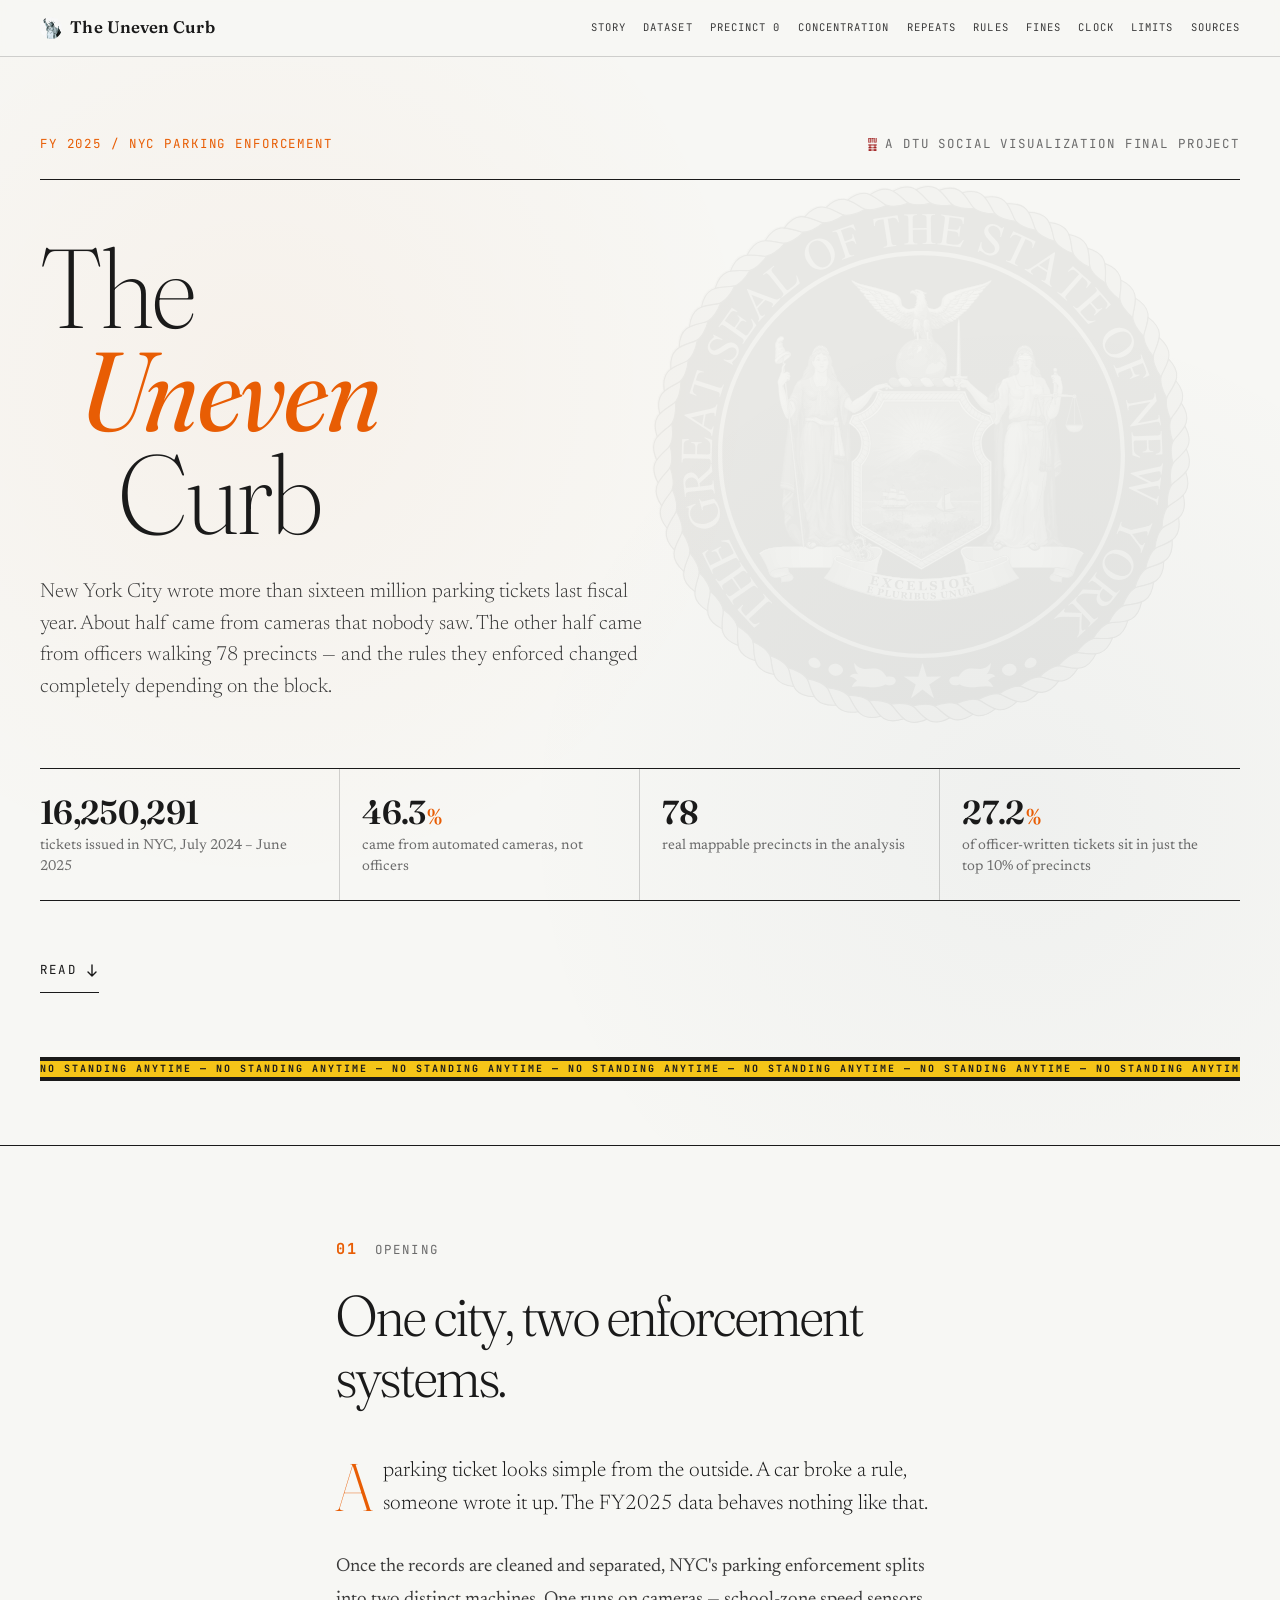
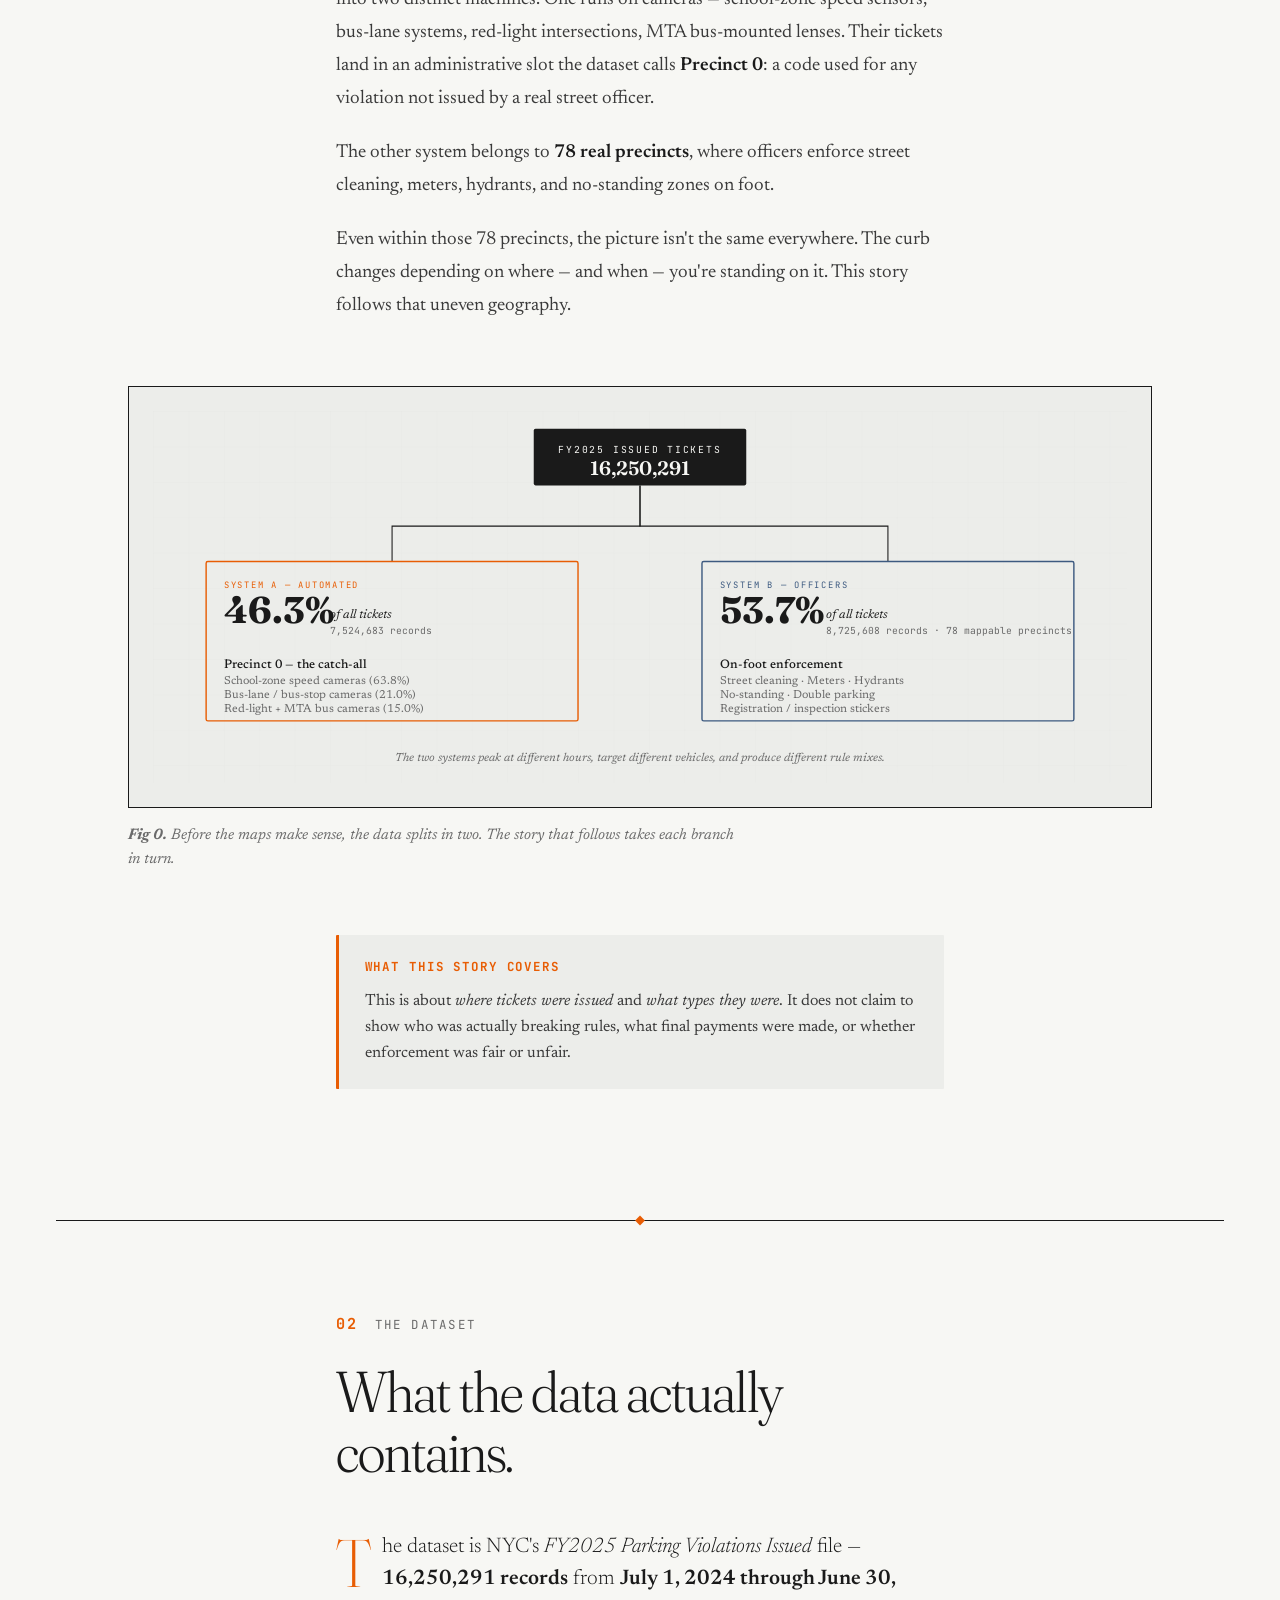
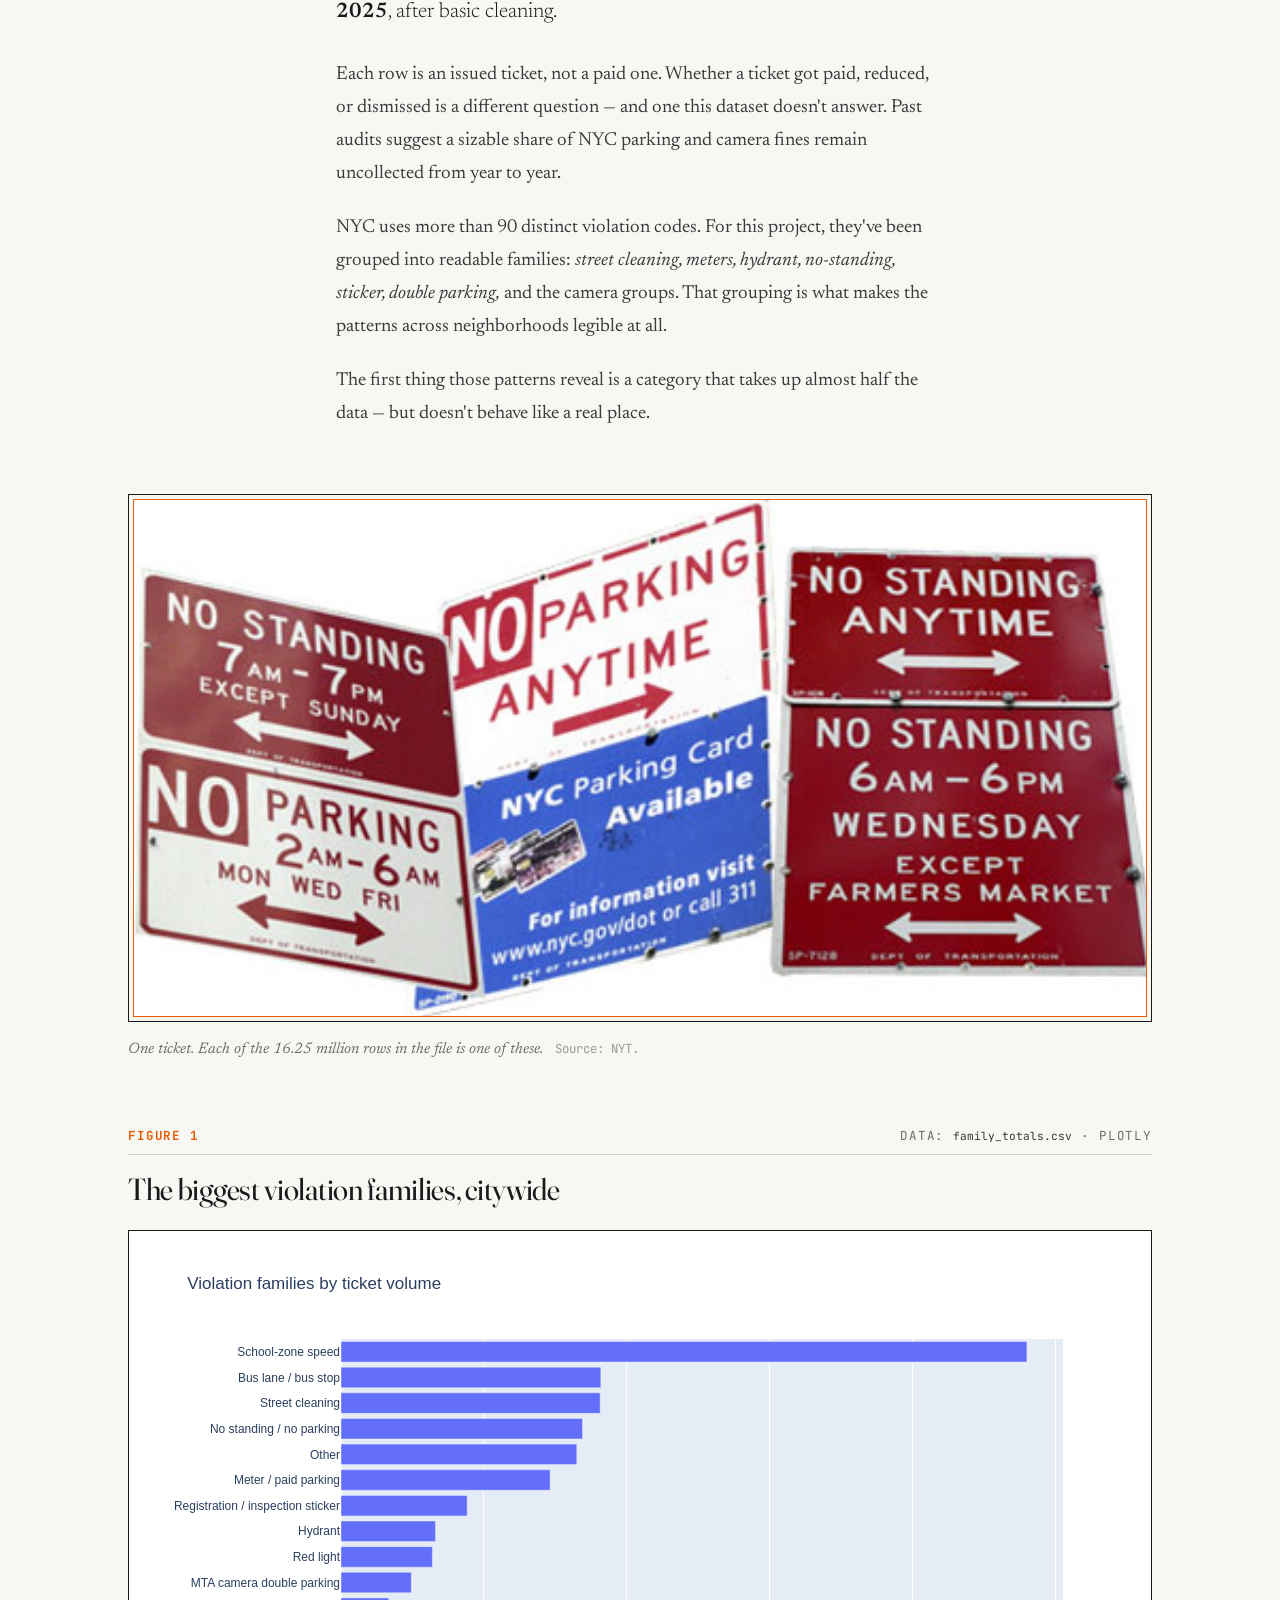
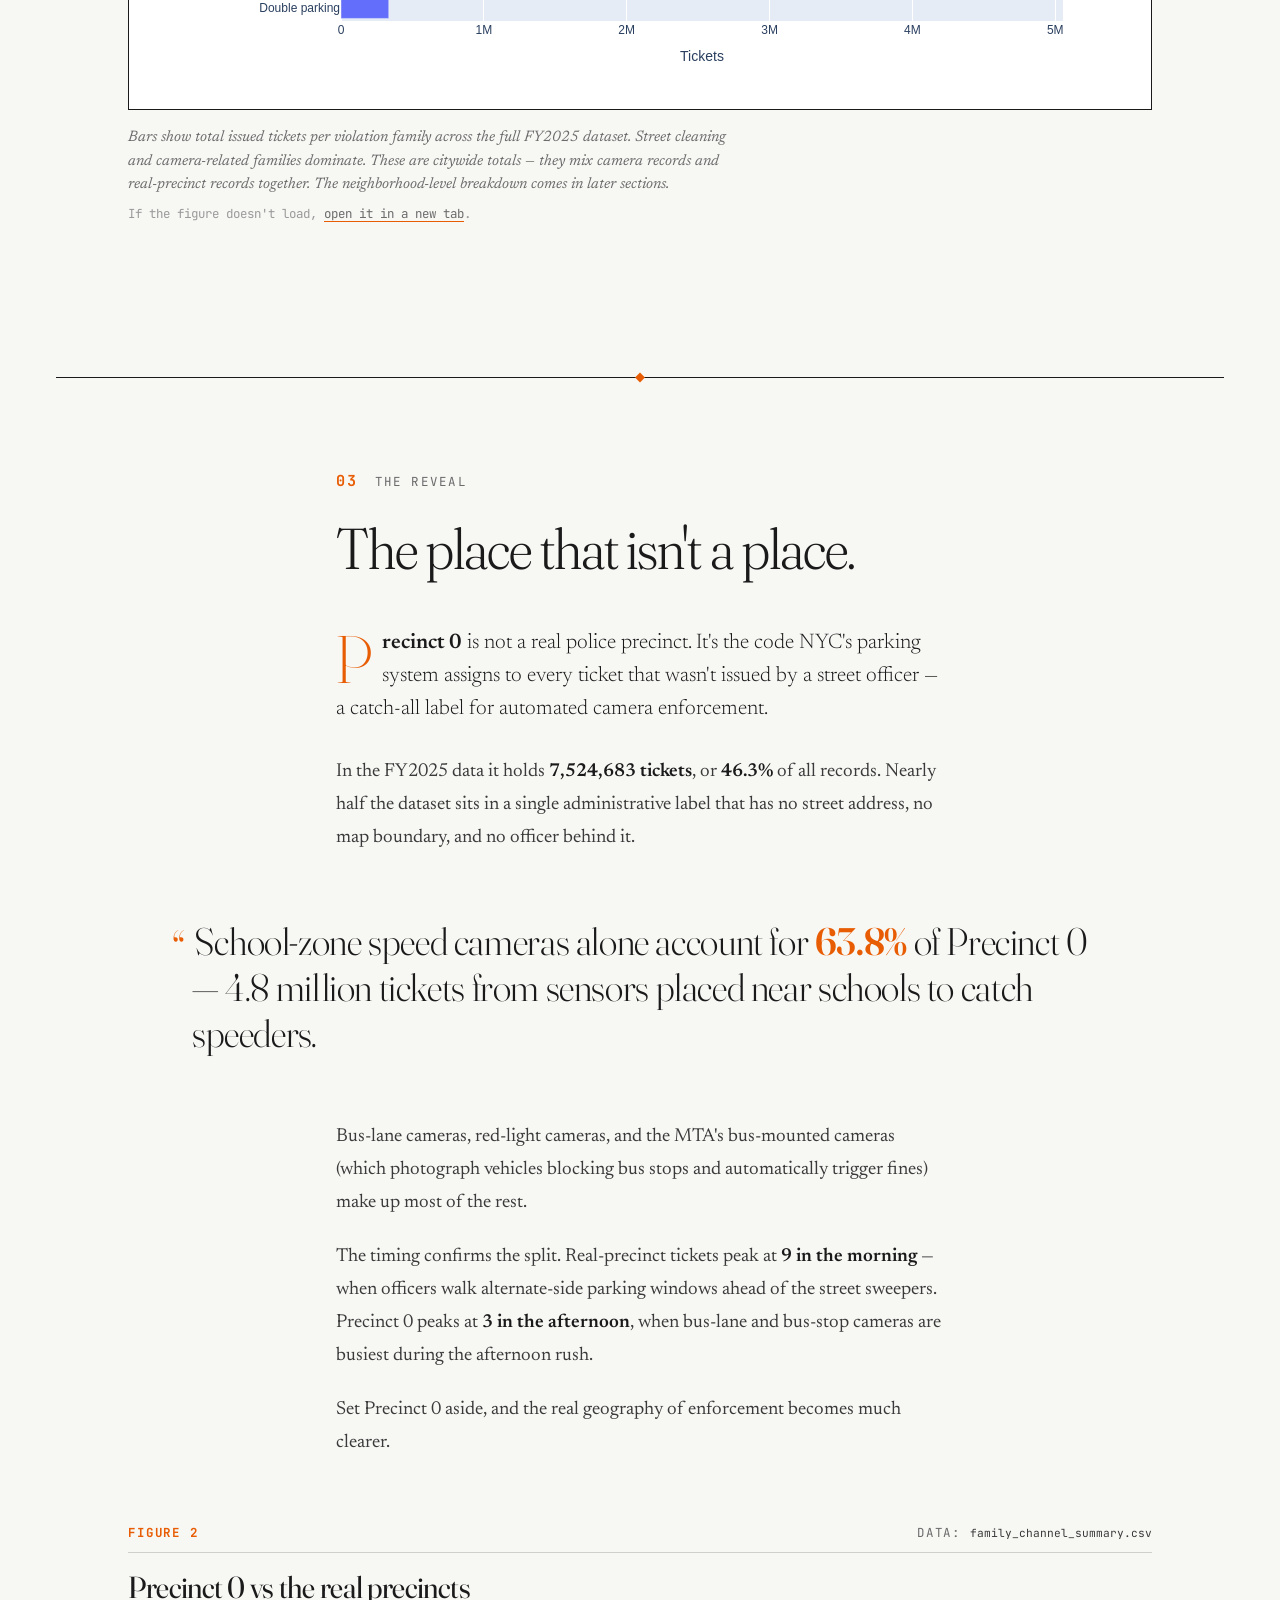
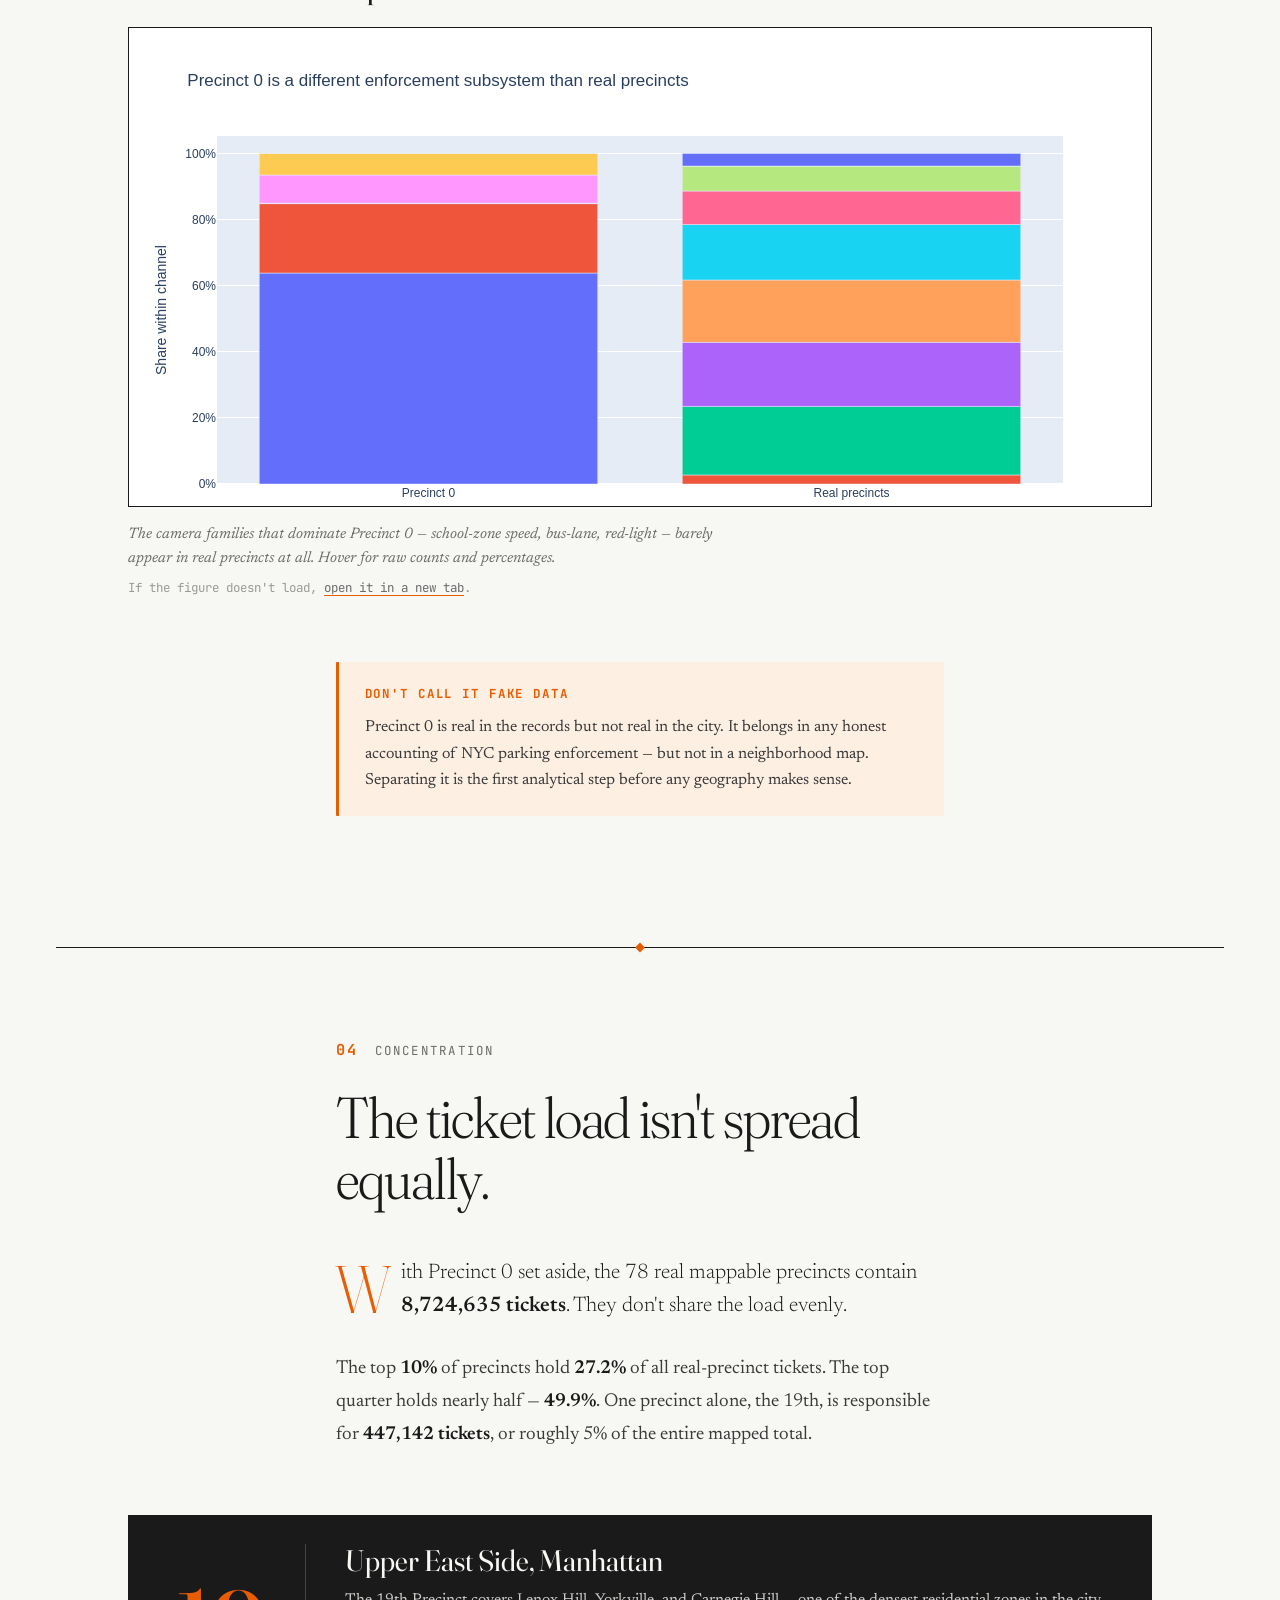
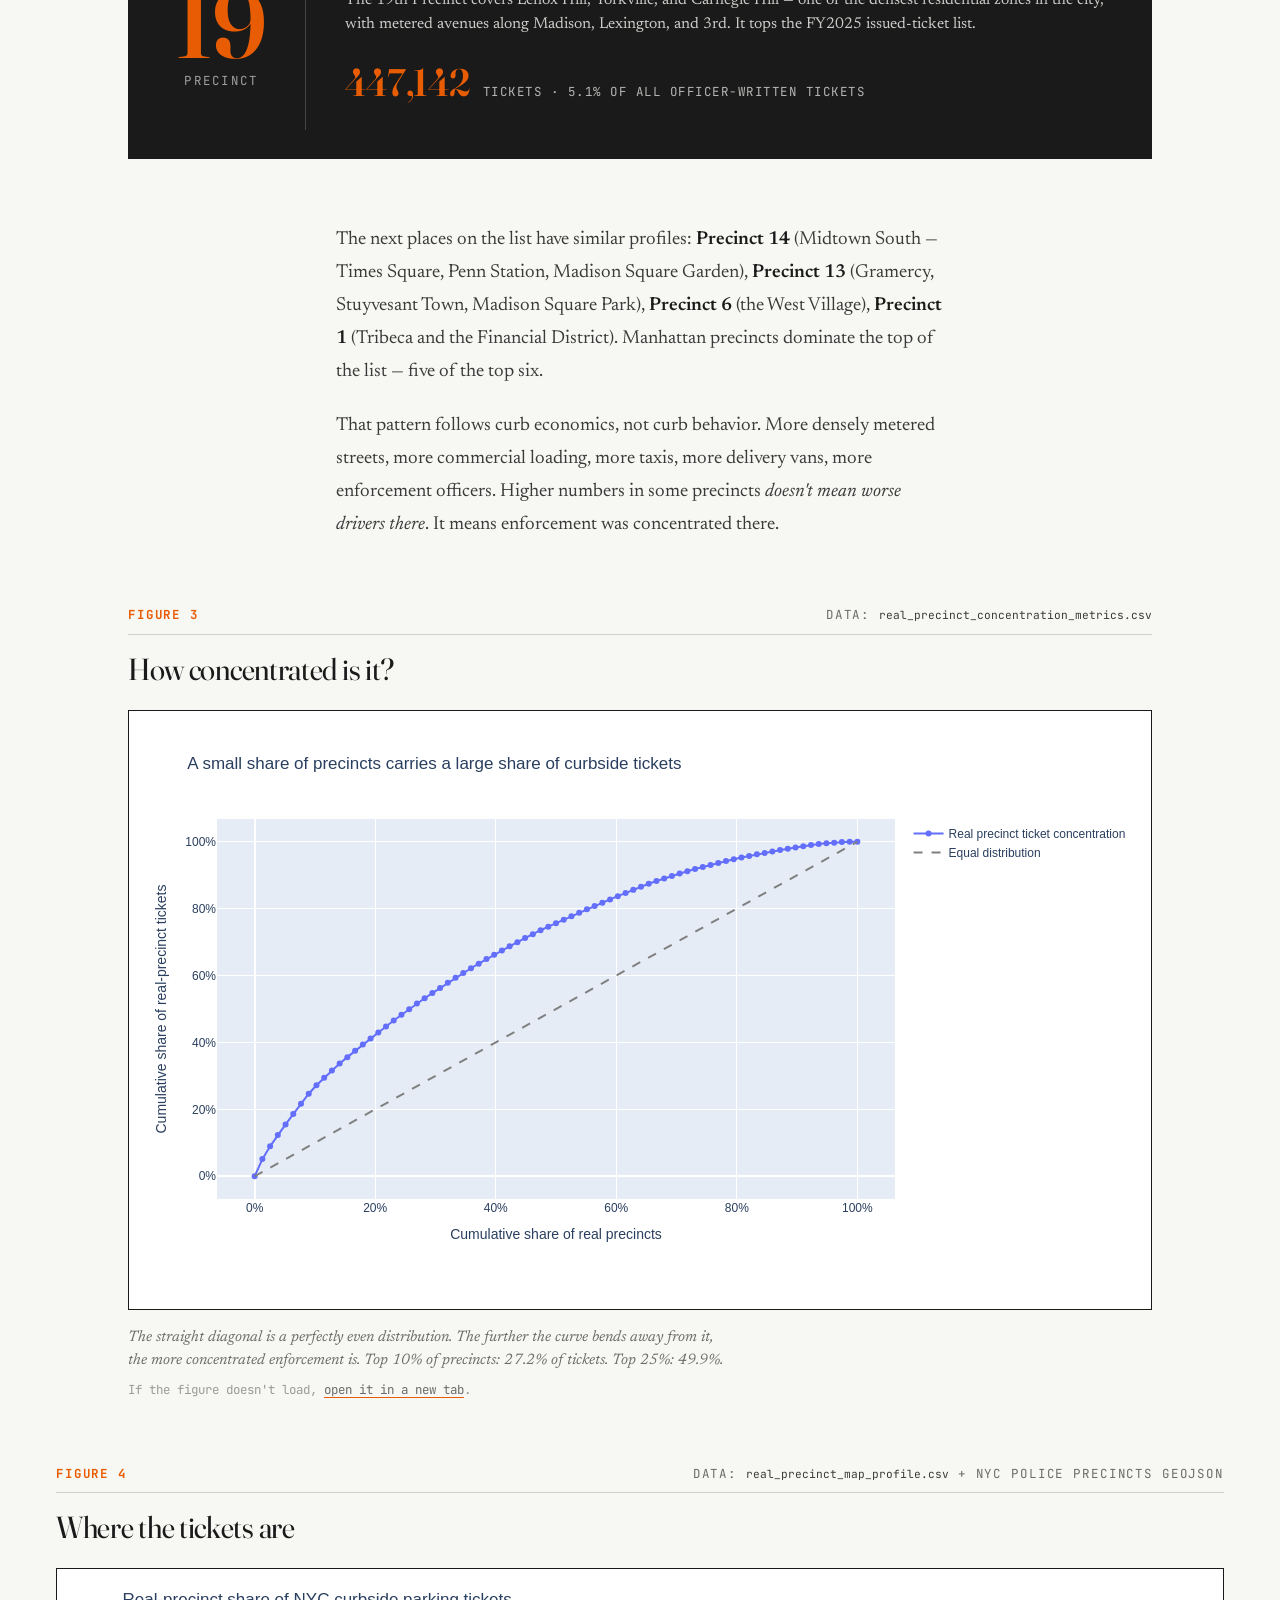
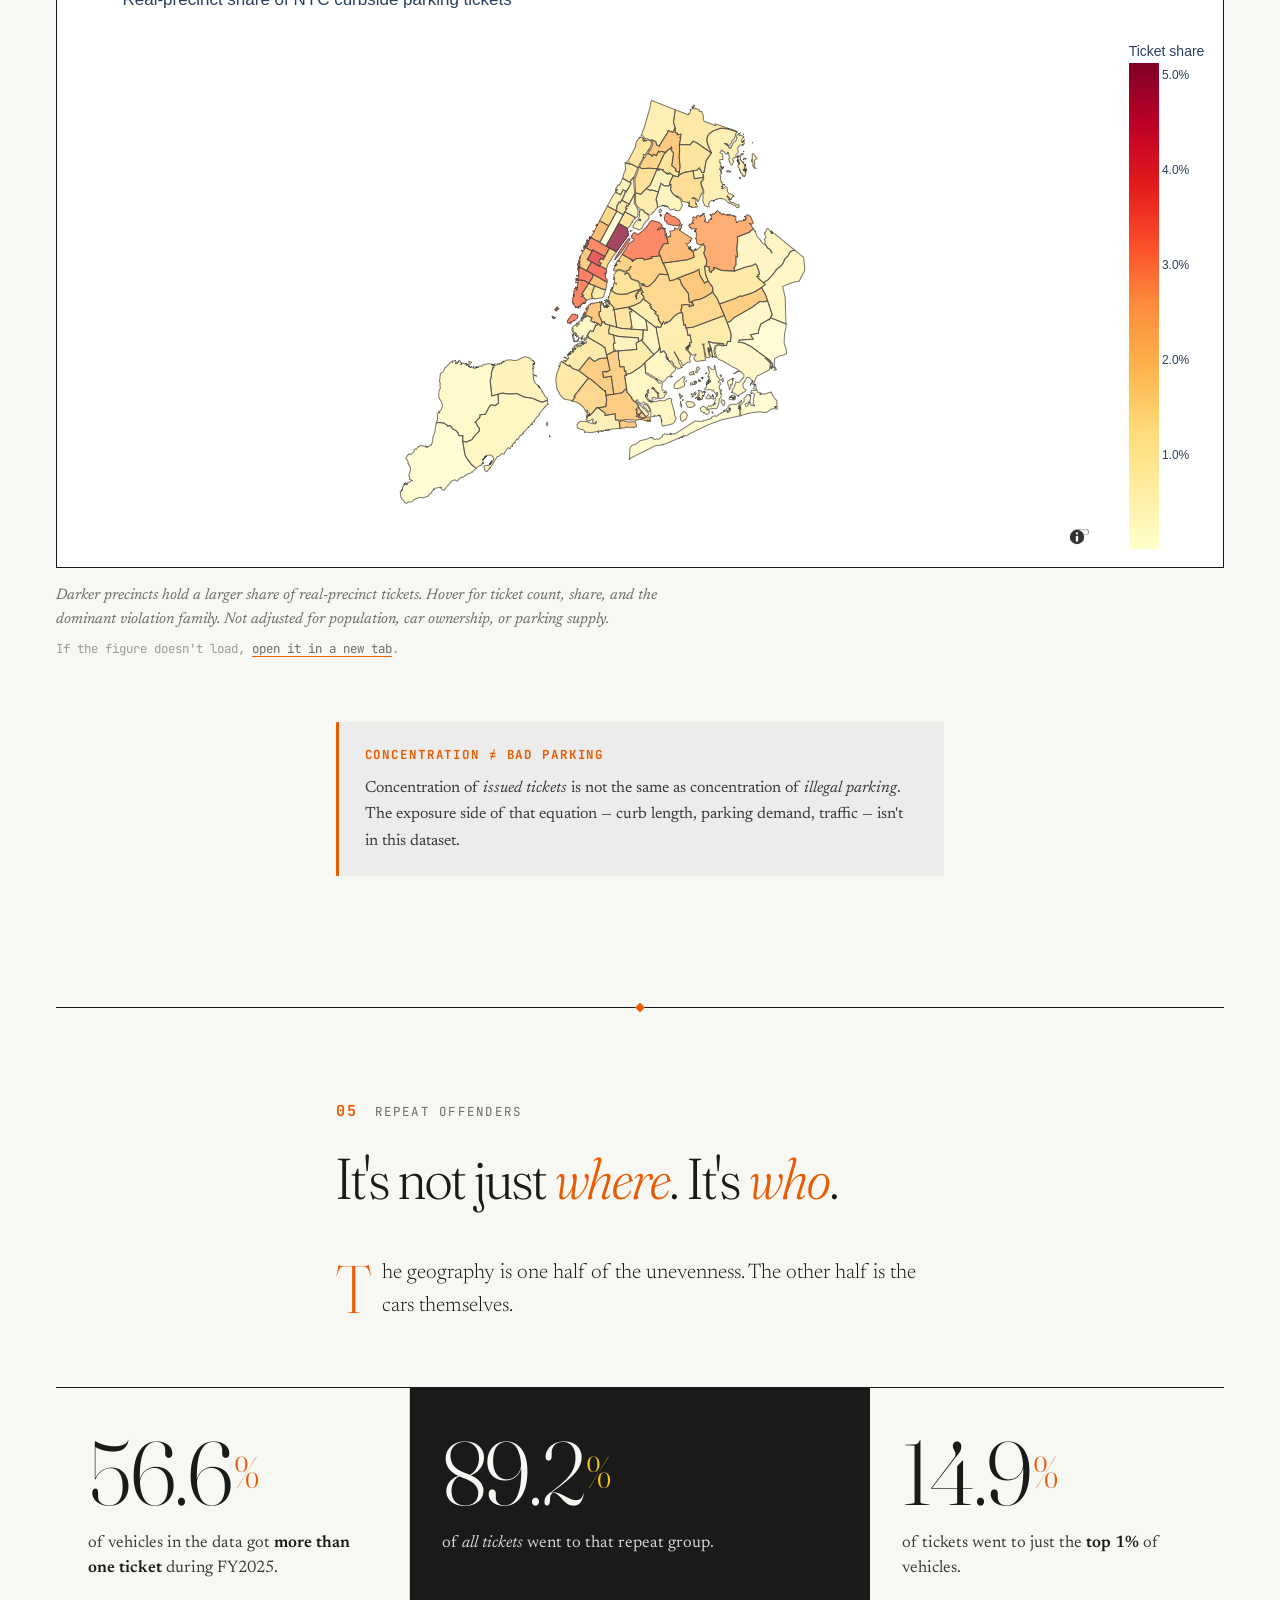
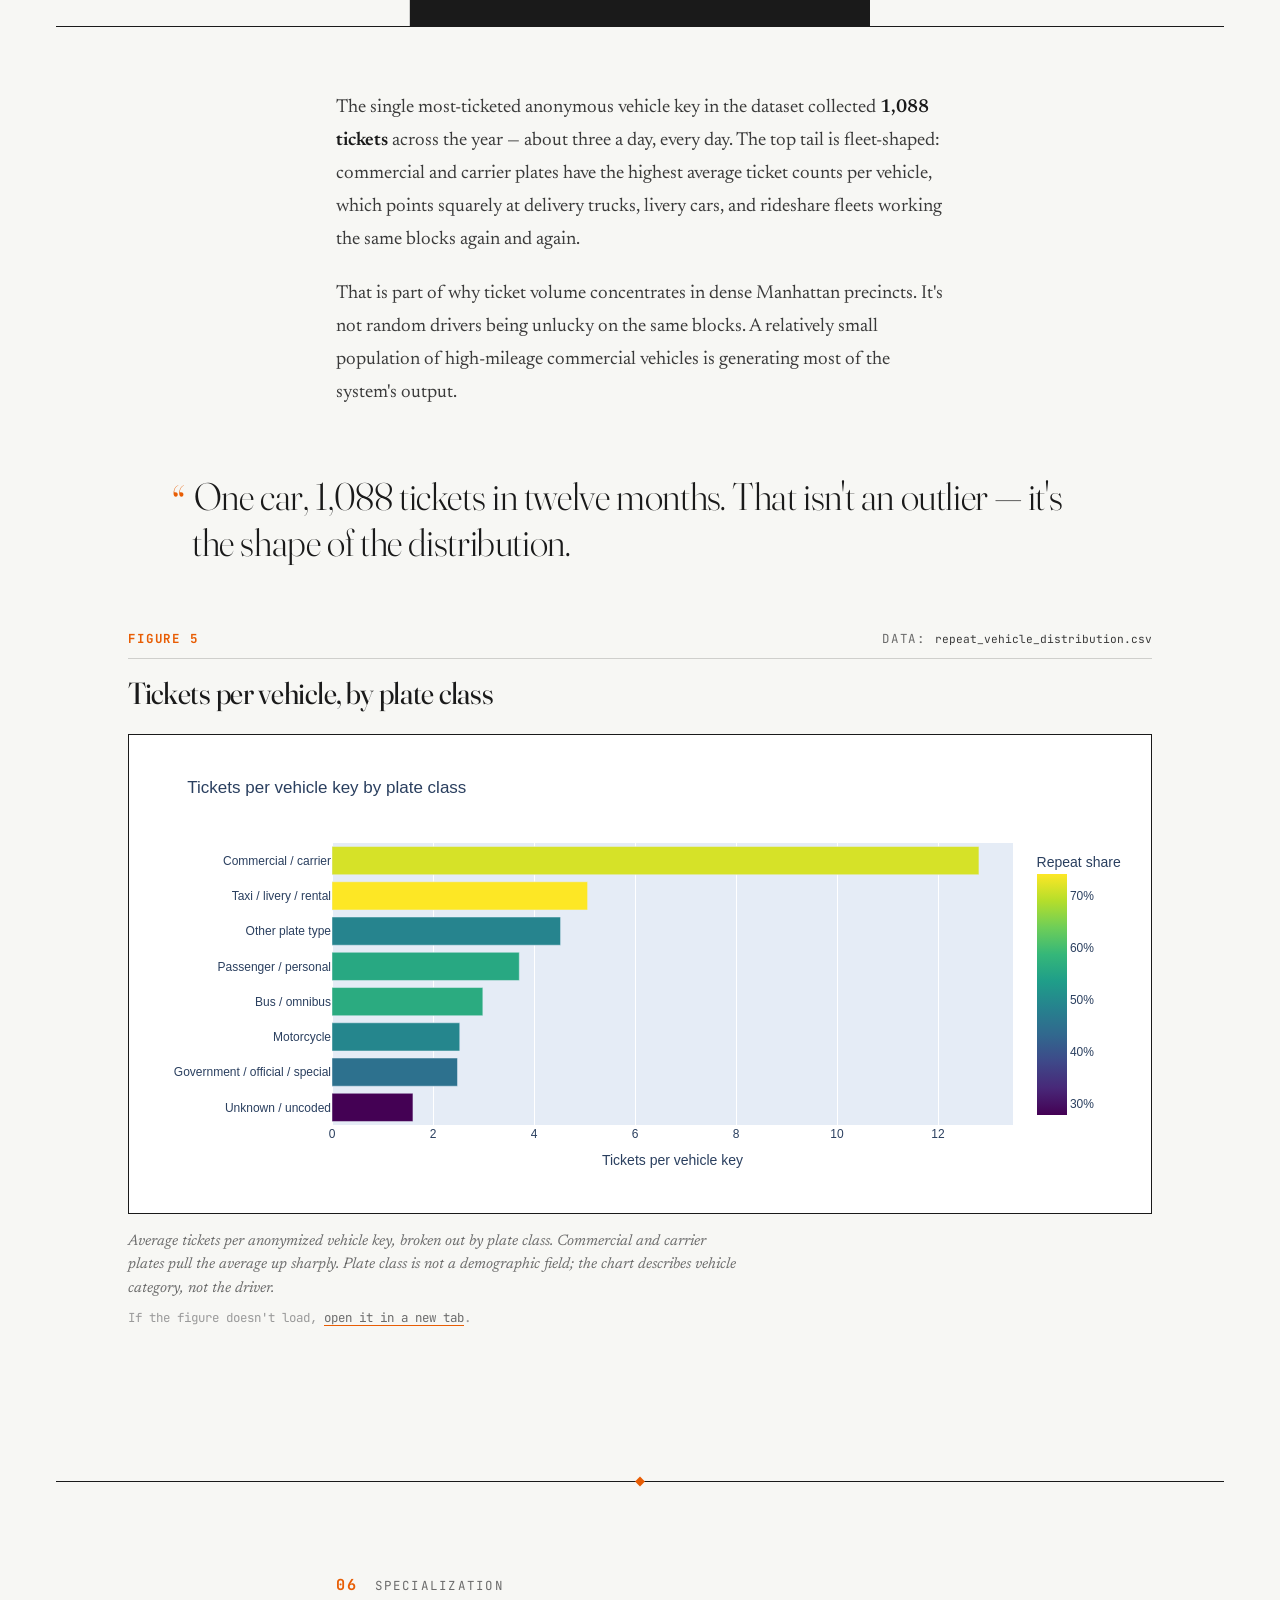
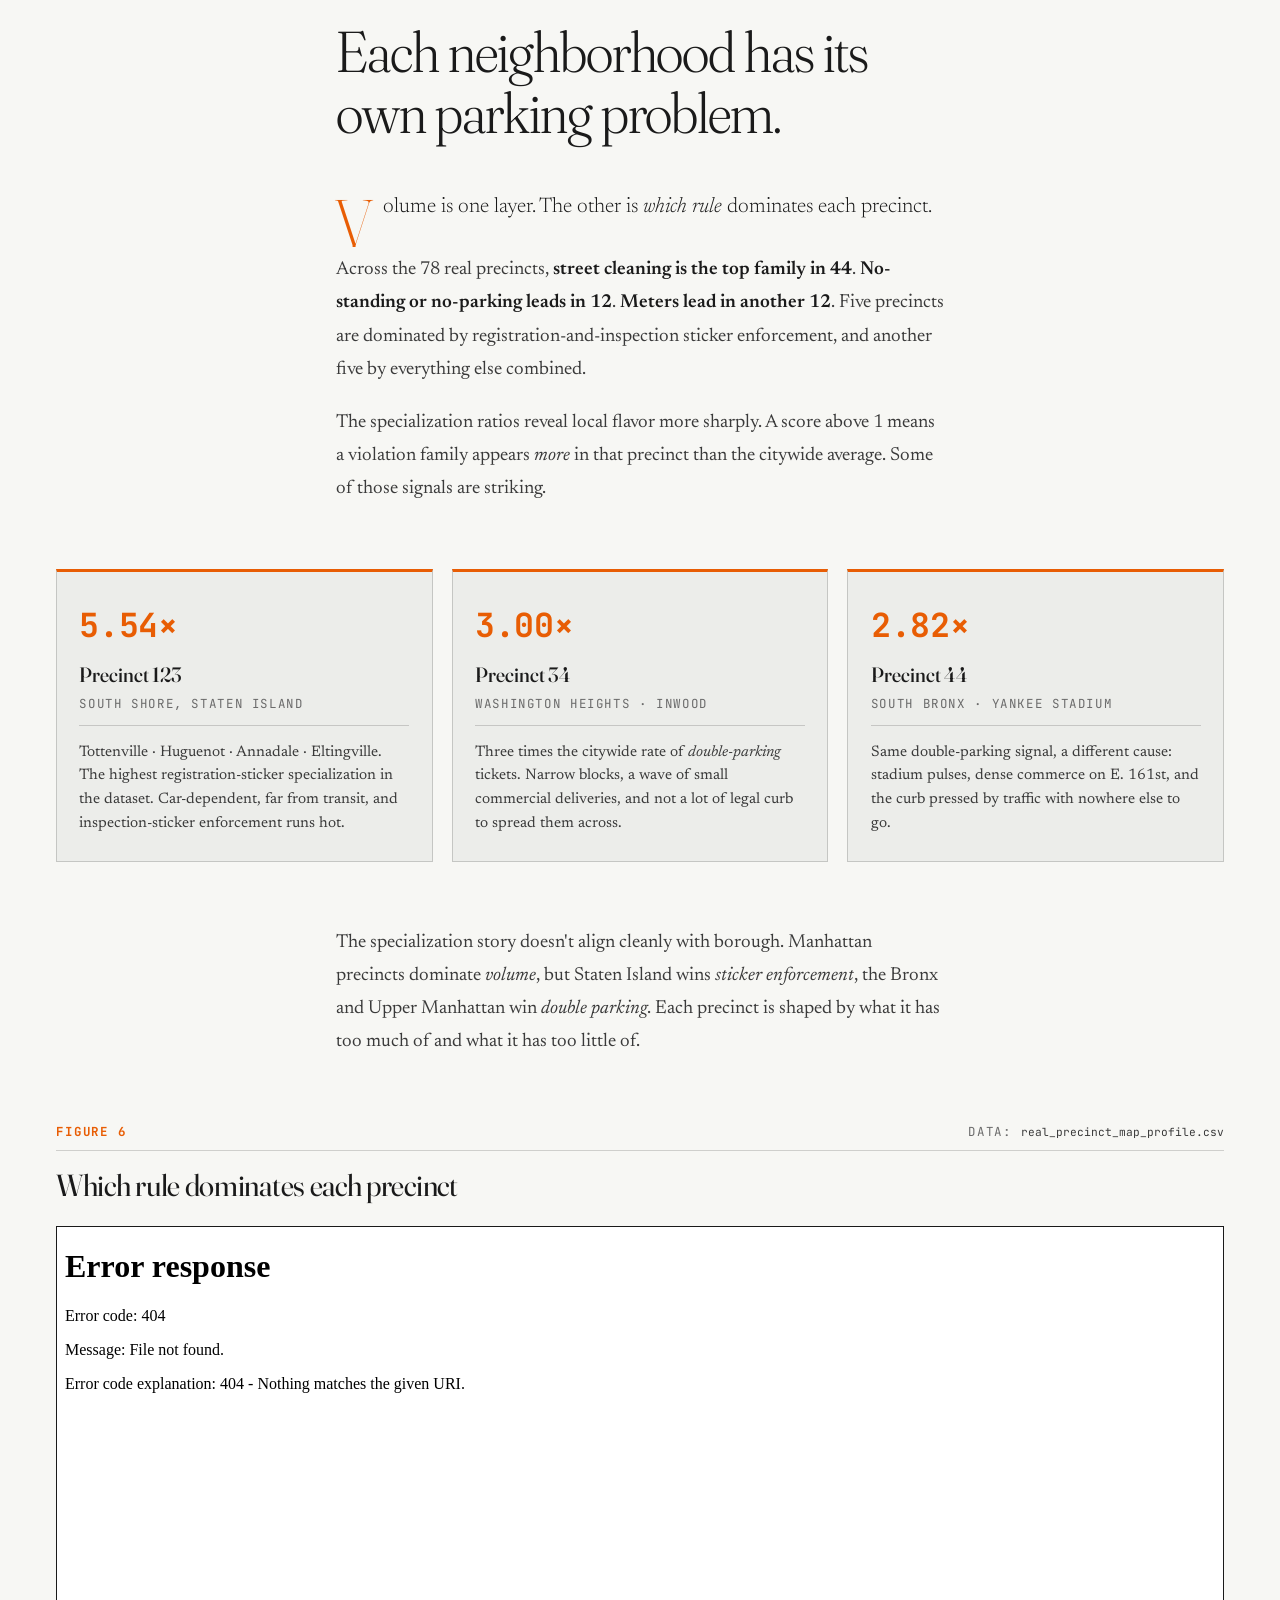
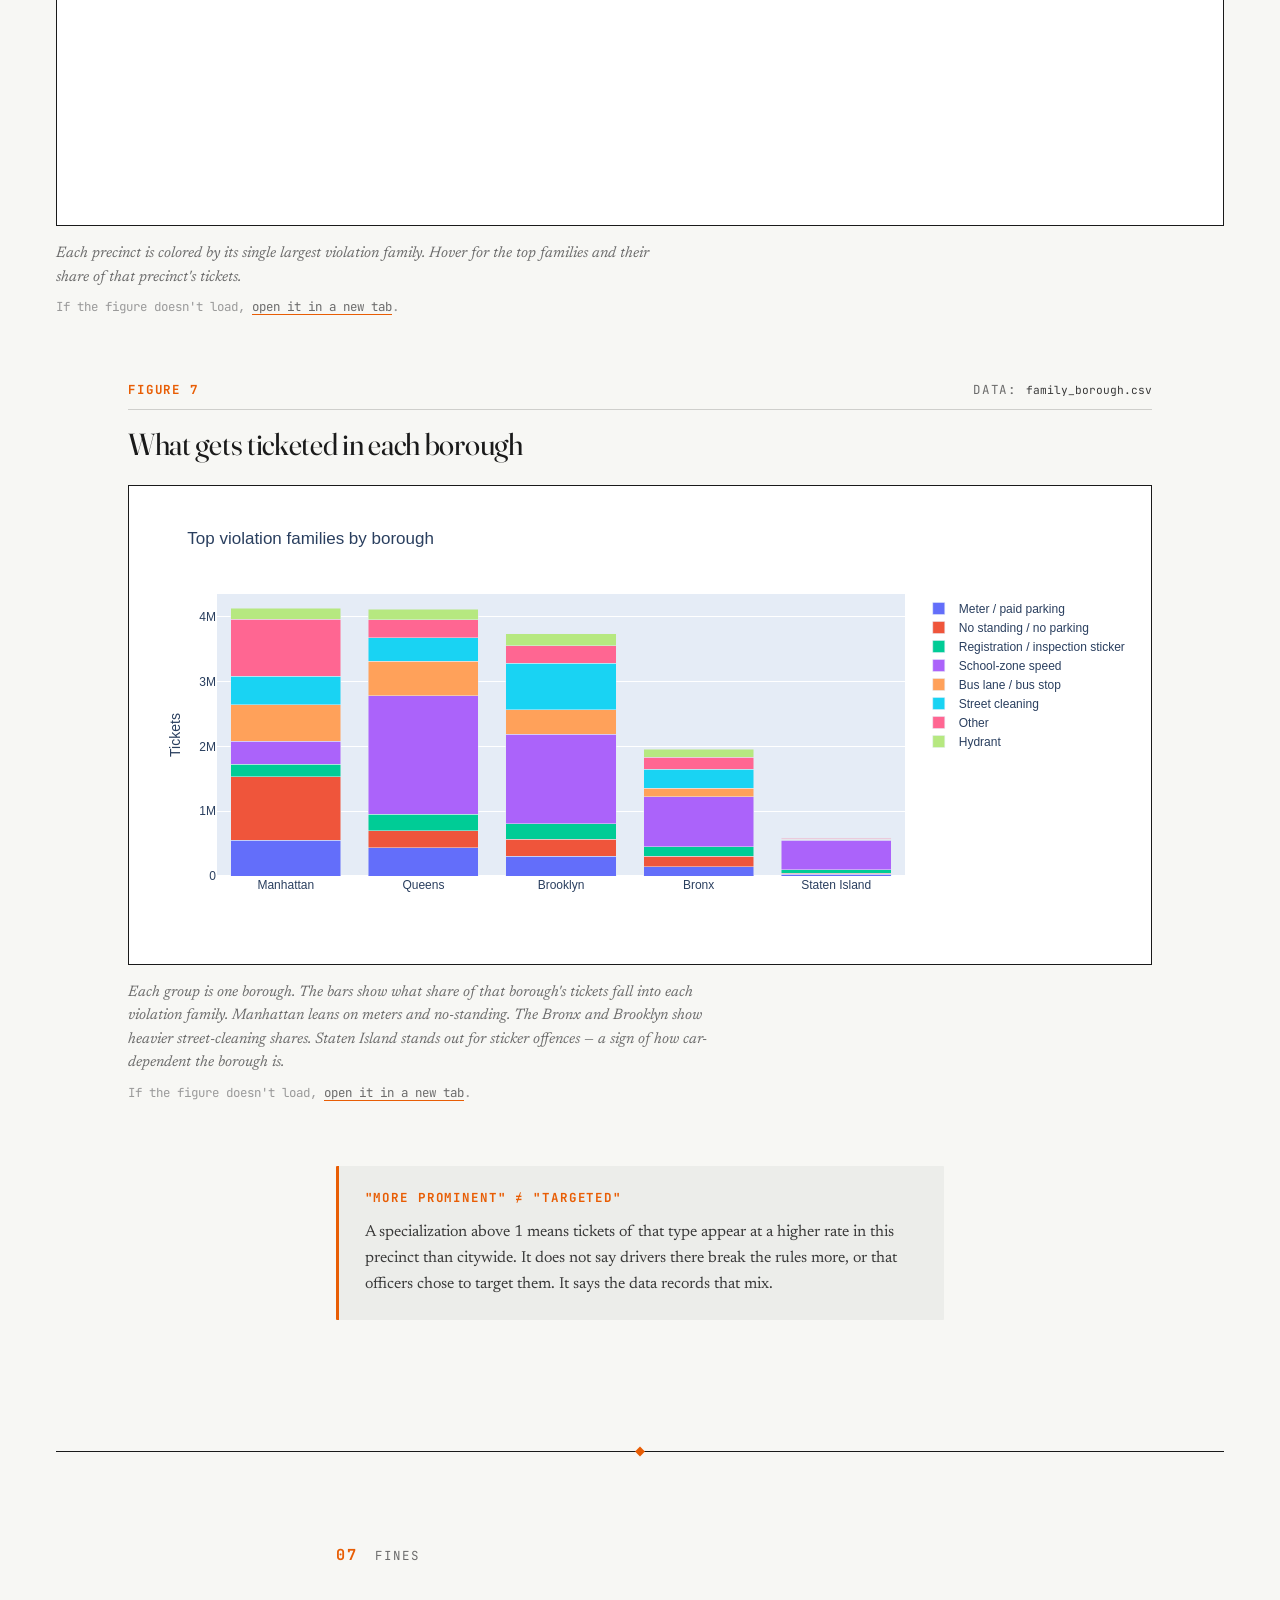
==== commit f36f90b3: "fix" ====
--- a/site/index.html
+++ b/site/index.html
@@ -16,7 +16,7 @@
     rel="stylesheet"
   />
 
-  <link rel="stylesheet" href="styles.css" />
+  <link rel="stylesheet" href="styles.css?v=20260506-3" />
 </head>
 <body>
   <!-- Reading progress bar (top of viewport) -->
@@ -28,7 +28,9 @@
   <!-- Sticky thin nav -->
   <nav class="topnav" aria-label="Section navigation">
     <a class="topnav-brand" href="#top">
-      <img class="brand-mark" src="assets/liberty.png" alt="" aria-hidden="true" />
+      <span class="brand-icon" aria-hidden="true">
+        <img src="assets/liberty.png" width="24" height="24" alt="" />
+      </span>
       <span class="brand-name">The Uneven Curb</span>
     </a>
     <button class="nav-toggle" id="navToggle" aria-label="Toggle navigation" aria-expanded="false">
@@ -56,7 +58,7 @@
       <div class="hero-eyebrow">
         <span class="eyebrow-mark">FY 2025 / NYC Parking Enforcement</span>
         <span class="eyebrow-org">
-          <img src="assets/dtu-logo.png" alt="DTU" />
+          <img src="assets/dtu-logo.png" width="24" height="24" alt="DTU" />
           <span>A DTU Social Visualization Final Project</span>
         </span>
       </div>
@@ -912,7 +914,9 @@
   <footer class="footer">
     <div class="footer-inner">
       <div class="footer-brand">
-        <img class="brand-mark" src="assets/liberty.png" alt="" aria-hidden="true" />
+        <span class="brand-icon" aria-hidden="true">
+          <img src="assets/liberty.png" width="24" height="24" alt="" />
+        </span>
         <span class="brand-name">The Uneven Curb</span>
       </div>
       <p class="footer-text">
@@ -926,6 +930,6 @@
     </div>
   </footer>
 
-  <script src="script.js"></script>
+  <script src="script.js?v=20260506-3"></script>
 </body>
 </html>
--- a/site/styles.css
+++ b/site/styles.css
@@ -133,7 +133,7 @@
   display: flex;
   align-items: center;
   justify-content: space-between;
-  gap: var(--gap-md);
+  gap: clamp(0.75rem, 2vw, var(--gap-md));
   padding: 0.9rem clamp(1rem, 4vw, 2.5rem);
   background: rgba(247, 247, 244, 0.92);
   backdrop-filter: blur(8px);
@@ -144,19 +144,31 @@
   display: flex;
   align-items: center;
   gap: 0.55rem;
+  flex: 0 0 auto;
   font-family: var(--font-display);
   font-weight: 600;
   font-size: 1.05rem;
   letter-spacing: 0.005em;
   text-decoration: none;
   color: var(--ink);
-}
-.topnav-brand .brand-mark {
+  white-space: nowrap;
+}
+.brand-icon {
   width: 1.35rem;
-  height: 1.4rem;
-  object-fit: contain;
-  object-position: center bottom;
+  height: 1.35rem;
+  display: inline-flex;
+  align-items: flex-end;
+  justify-content: center;
+  overflow: hidden;
   flex: 0 0 auto;
+  border-radius: 999px;
+  background: var(--bg);
+}
+.brand-icon img {
+  width: 1.9rem;
+  height: auto;
+  max-width: none;
+  transform: translateY(0.16rem);
   filter: saturate(0.88) contrast(1.05);
 }
 .topnav-links {
@@ -164,17 +176,20 @@
   margin: 0;
   padding: 0;
   display: flex;
-  flex-wrap: wrap;
-  gap: 1.5rem;
+  flex-wrap: nowrap;
+  justify-content: flex-end;
+  column-gap: clamp(0.8rem, 1.35vw, 1.35rem);
+  row-gap: 0.45rem;
 }
 .topnav-links a {
   font-family: var(--font-mono);
-  font-size: var(--text-xs);
-  text-transform: uppercase;
-  letter-spacing: 0.12em;
+  font-size: clamp(0.66rem, 0.68vw, var(--text-xs));
+  text-transform: uppercase;
+  letter-spacing: 0.1em;
   text-decoration: none;
   color: var(--ink-soft);
   transition: color var(--transition);
+  white-space: nowrap;
 }
 .topnav-links a:hover {
   color: var(--accent);
@@ -1172,12 +1187,14 @@
   color: var(--bg);
   margin-bottom: 1rem;
 }
-.footer-brand .brand-mark {
+.footer-brand .brand-icon {
   width: 1.45rem;
-  height: 1.5rem;
-  object-fit: contain;
-  object-position: center bottom;
-  flex: 0 0 auto;
+  height: 1.45rem;
+  background: transparent;
+}
+.footer-brand .brand-icon img {
+  width: 2.05rem;
+  transform: translateY(0.18rem);
   filter: saturate(0.85) contrast(1.08);
 }
 .footer-text {
@@ -1265,6 +1282,34 @@
 
   .iframe-wrap { height: 420px; }
   .iframe-tall { height: 520px; }
+}
+
+/* Compact navigation */
+@media (max-width: 1180px) {
+  .topnav-links {
+    display: none;
+    position: absolute;
+    top: 100%;
+    left: 0;
+    right: 0;
+    background: var(--bg);
+    flex-direction: column;
+    gap: 0;
+    border-bottom: 1px solid var(--hairline);
+  }
+  .topnav-links.open {
+    display: flex;
+  }
+  .topnav-links li {
+    border-bottom: 1px solid var(--hairline-soft);
+  }
+  .topnav-links a {
+    display: block;
+    padding: 1rem clamp(1rem, 4vw, 2.5rem);
+  }
+  .nav-toggle {
+    display: flex;
+  }
 }
 
 /* Mobile */
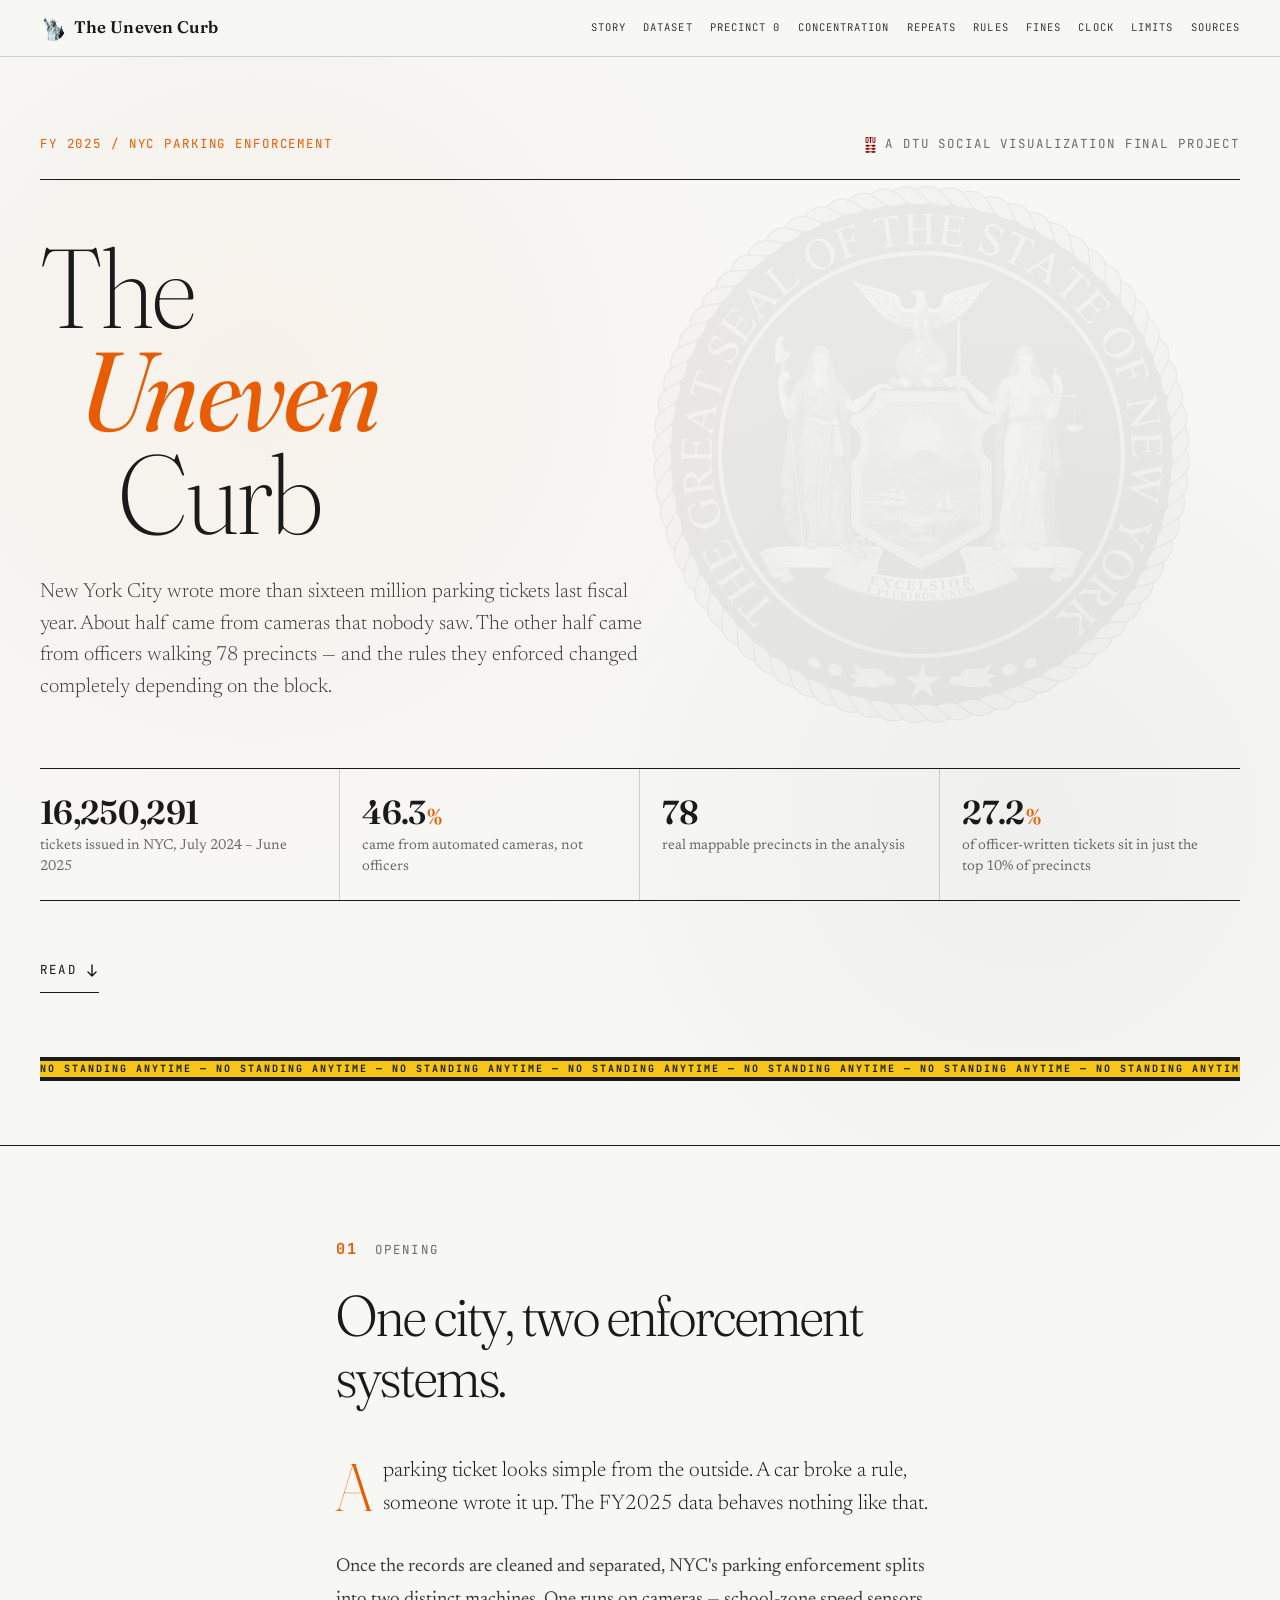
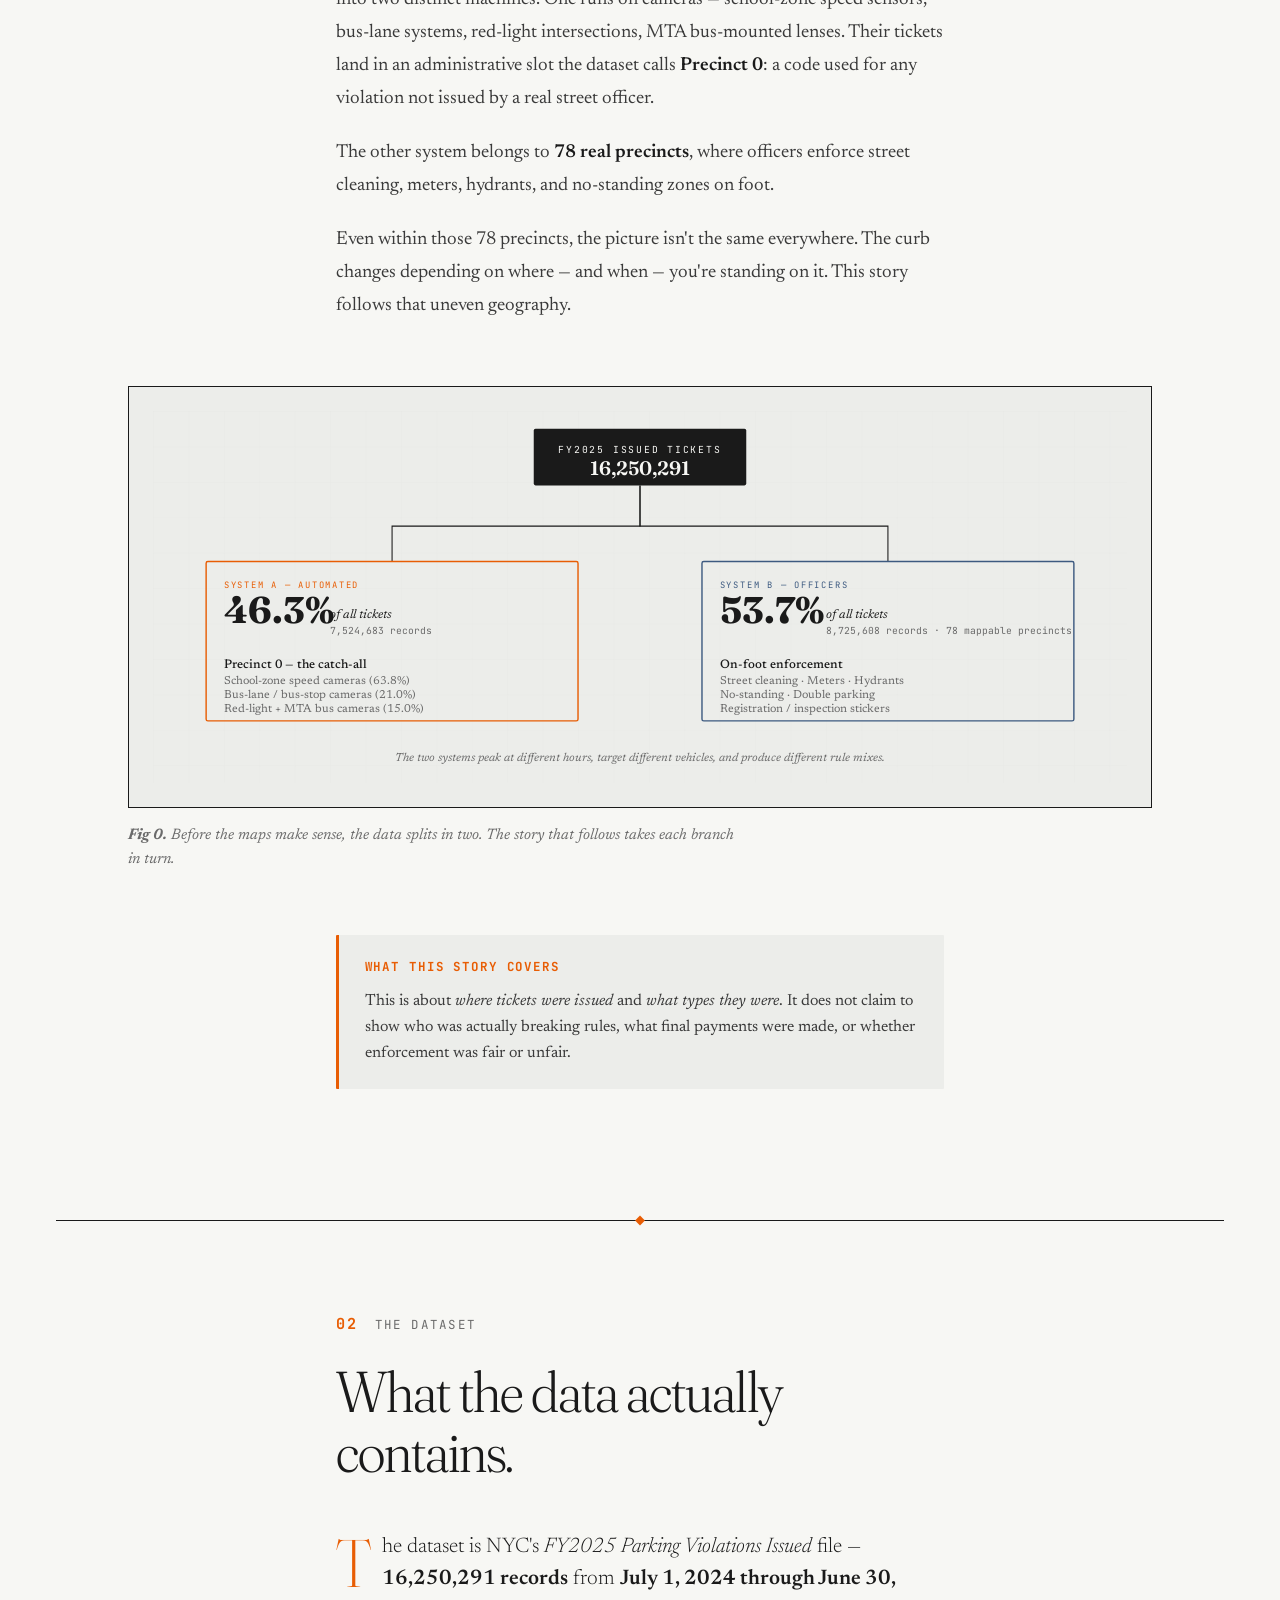
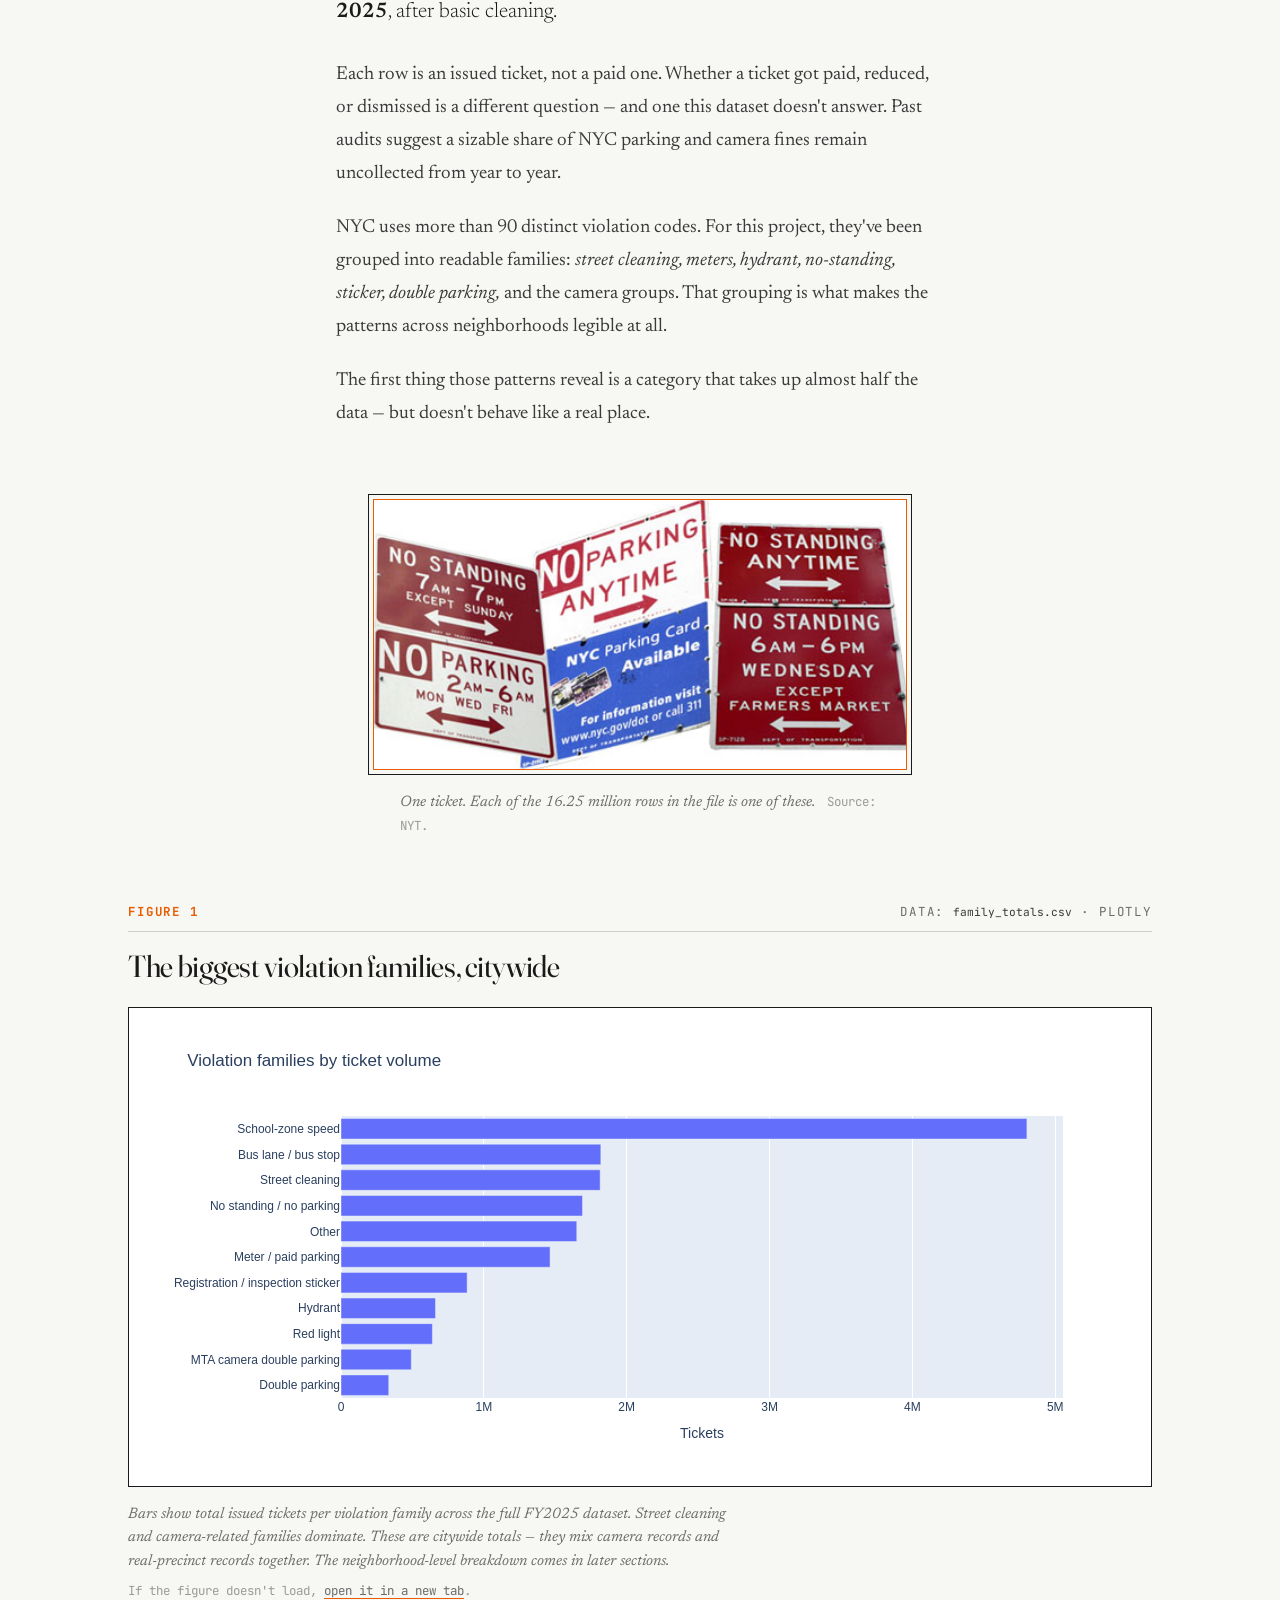
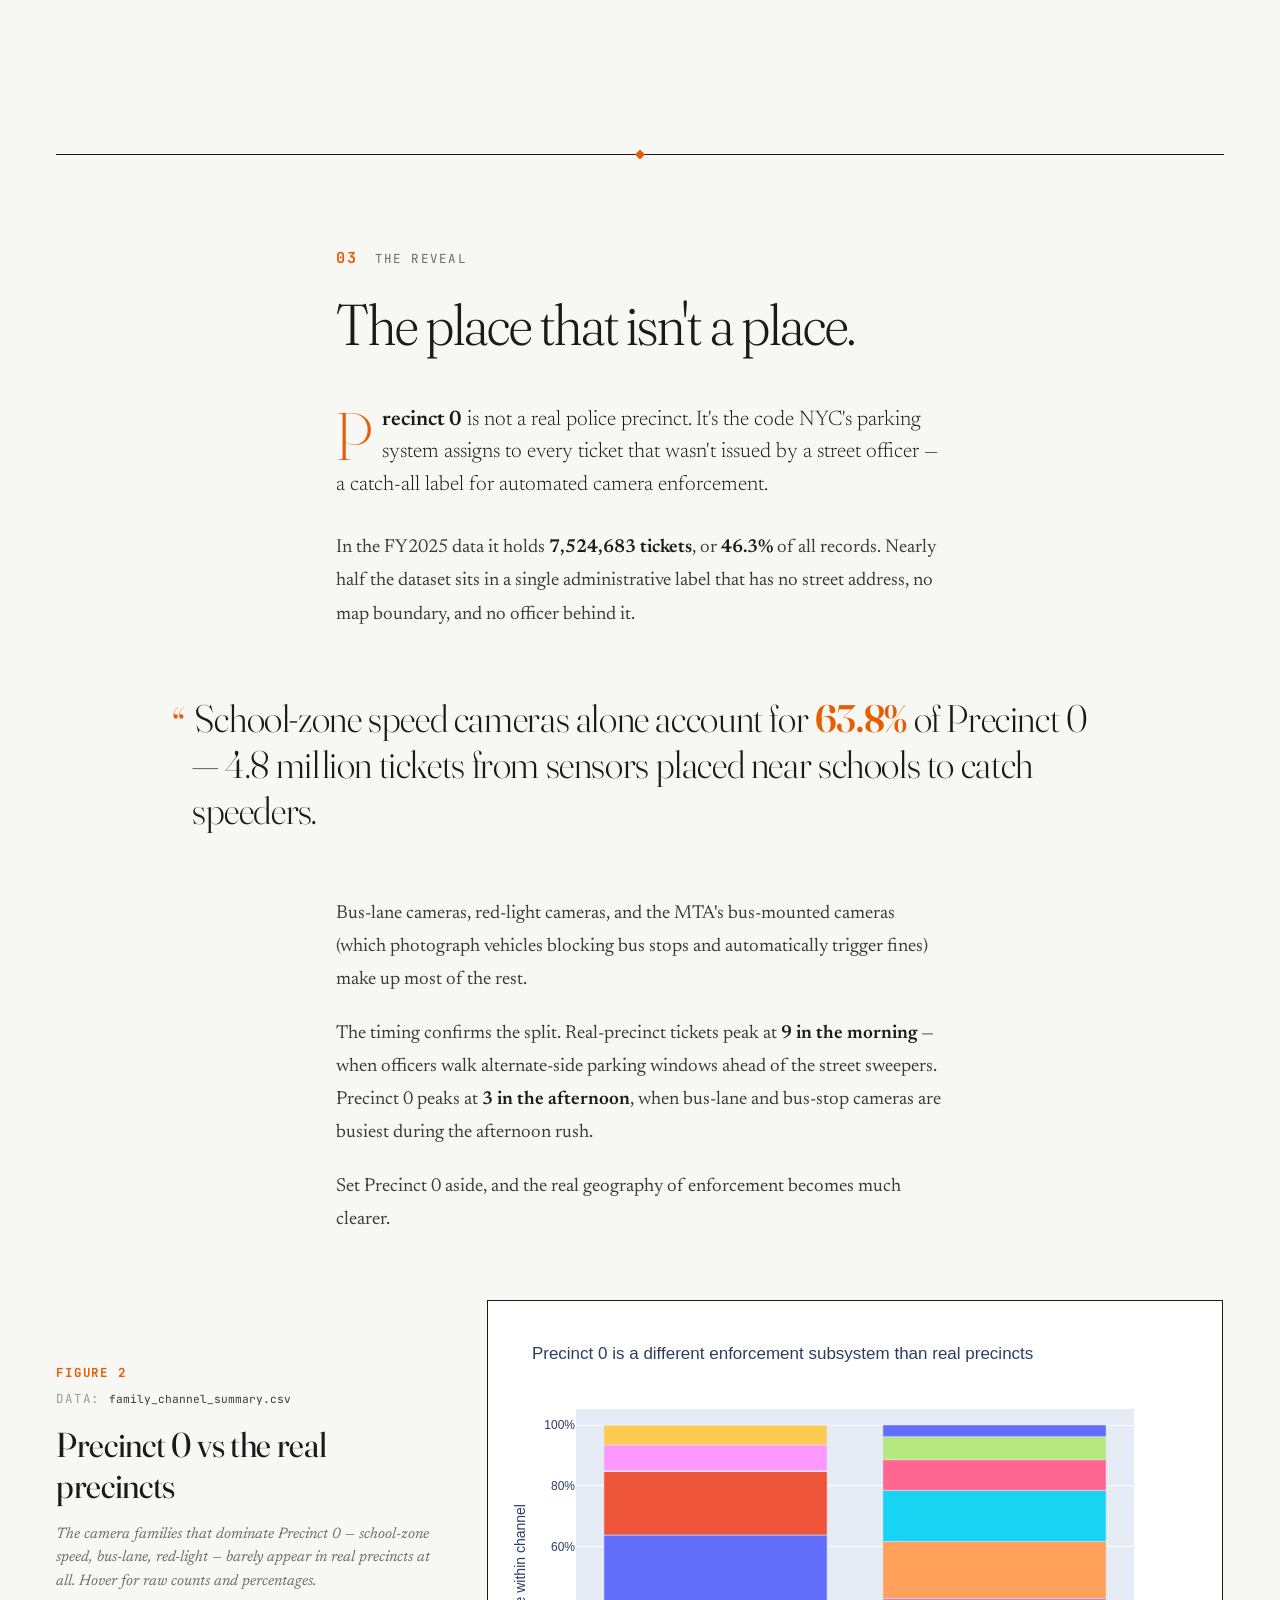
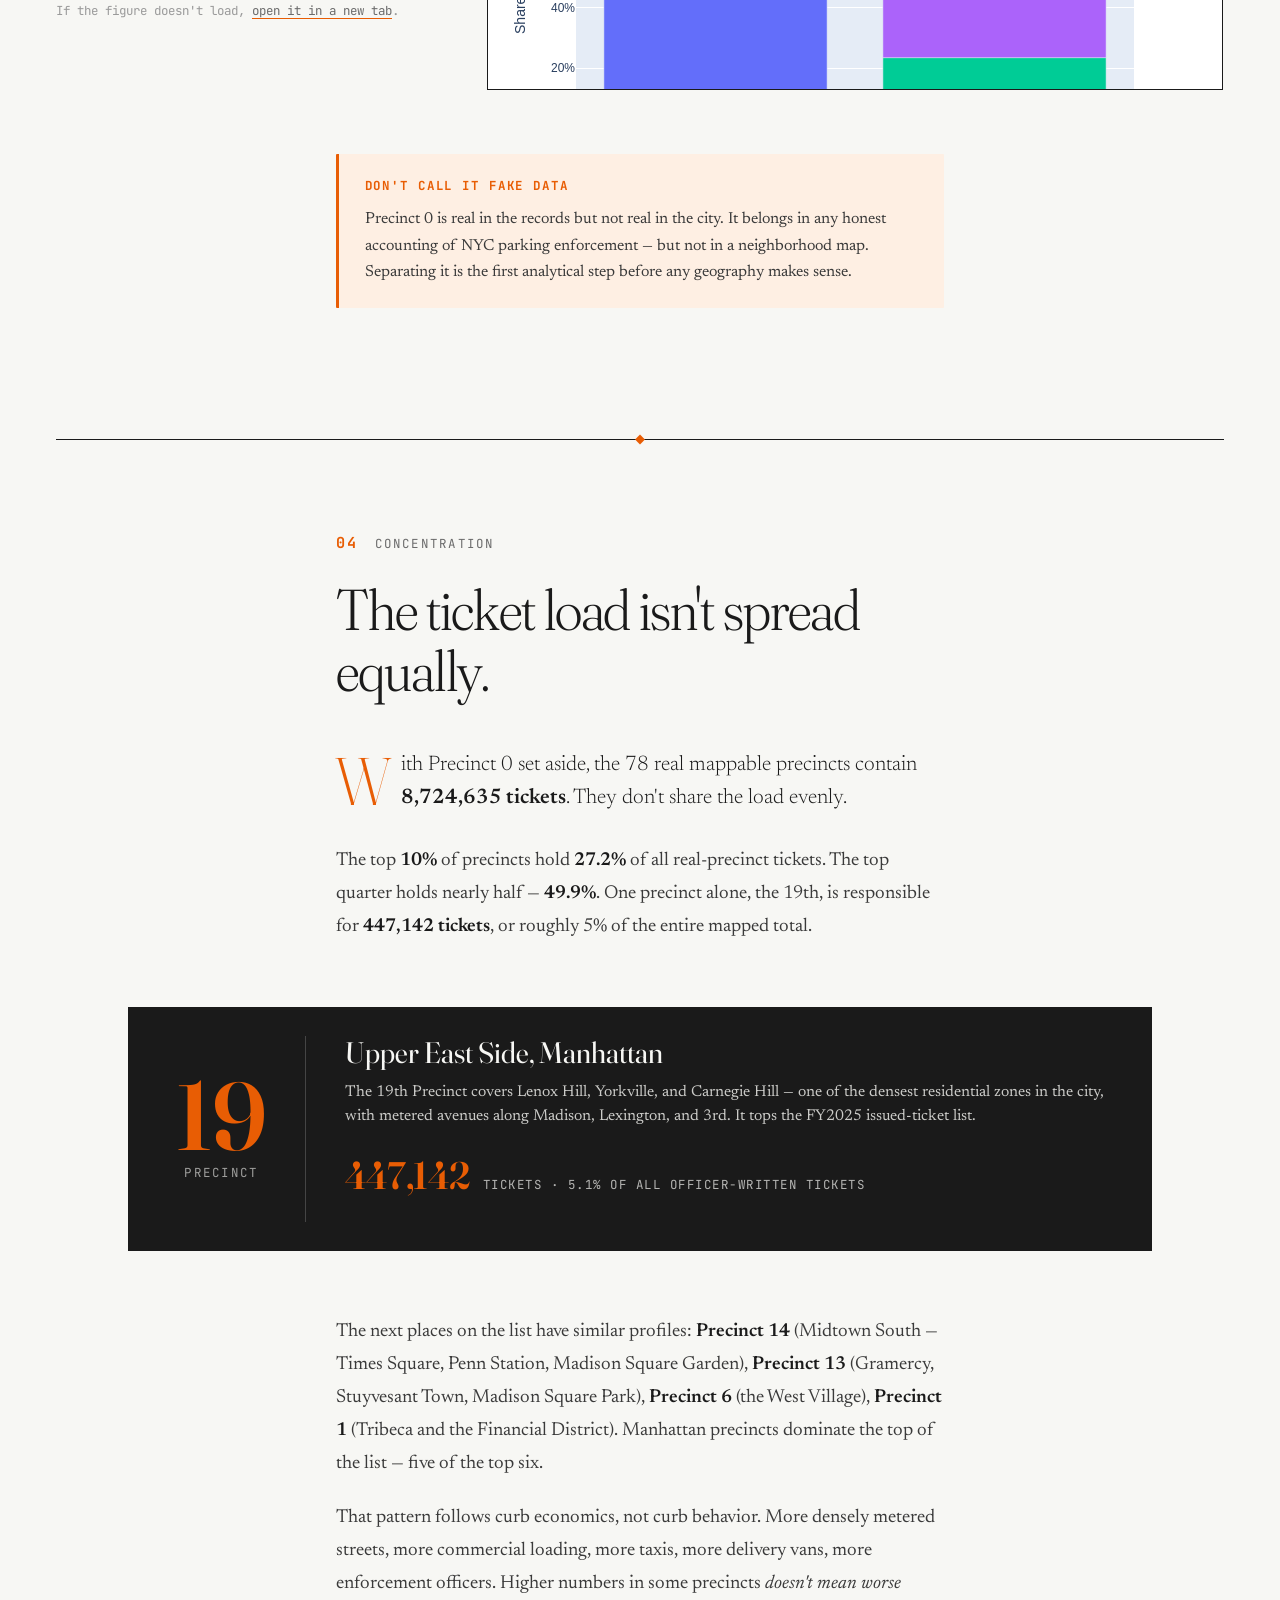
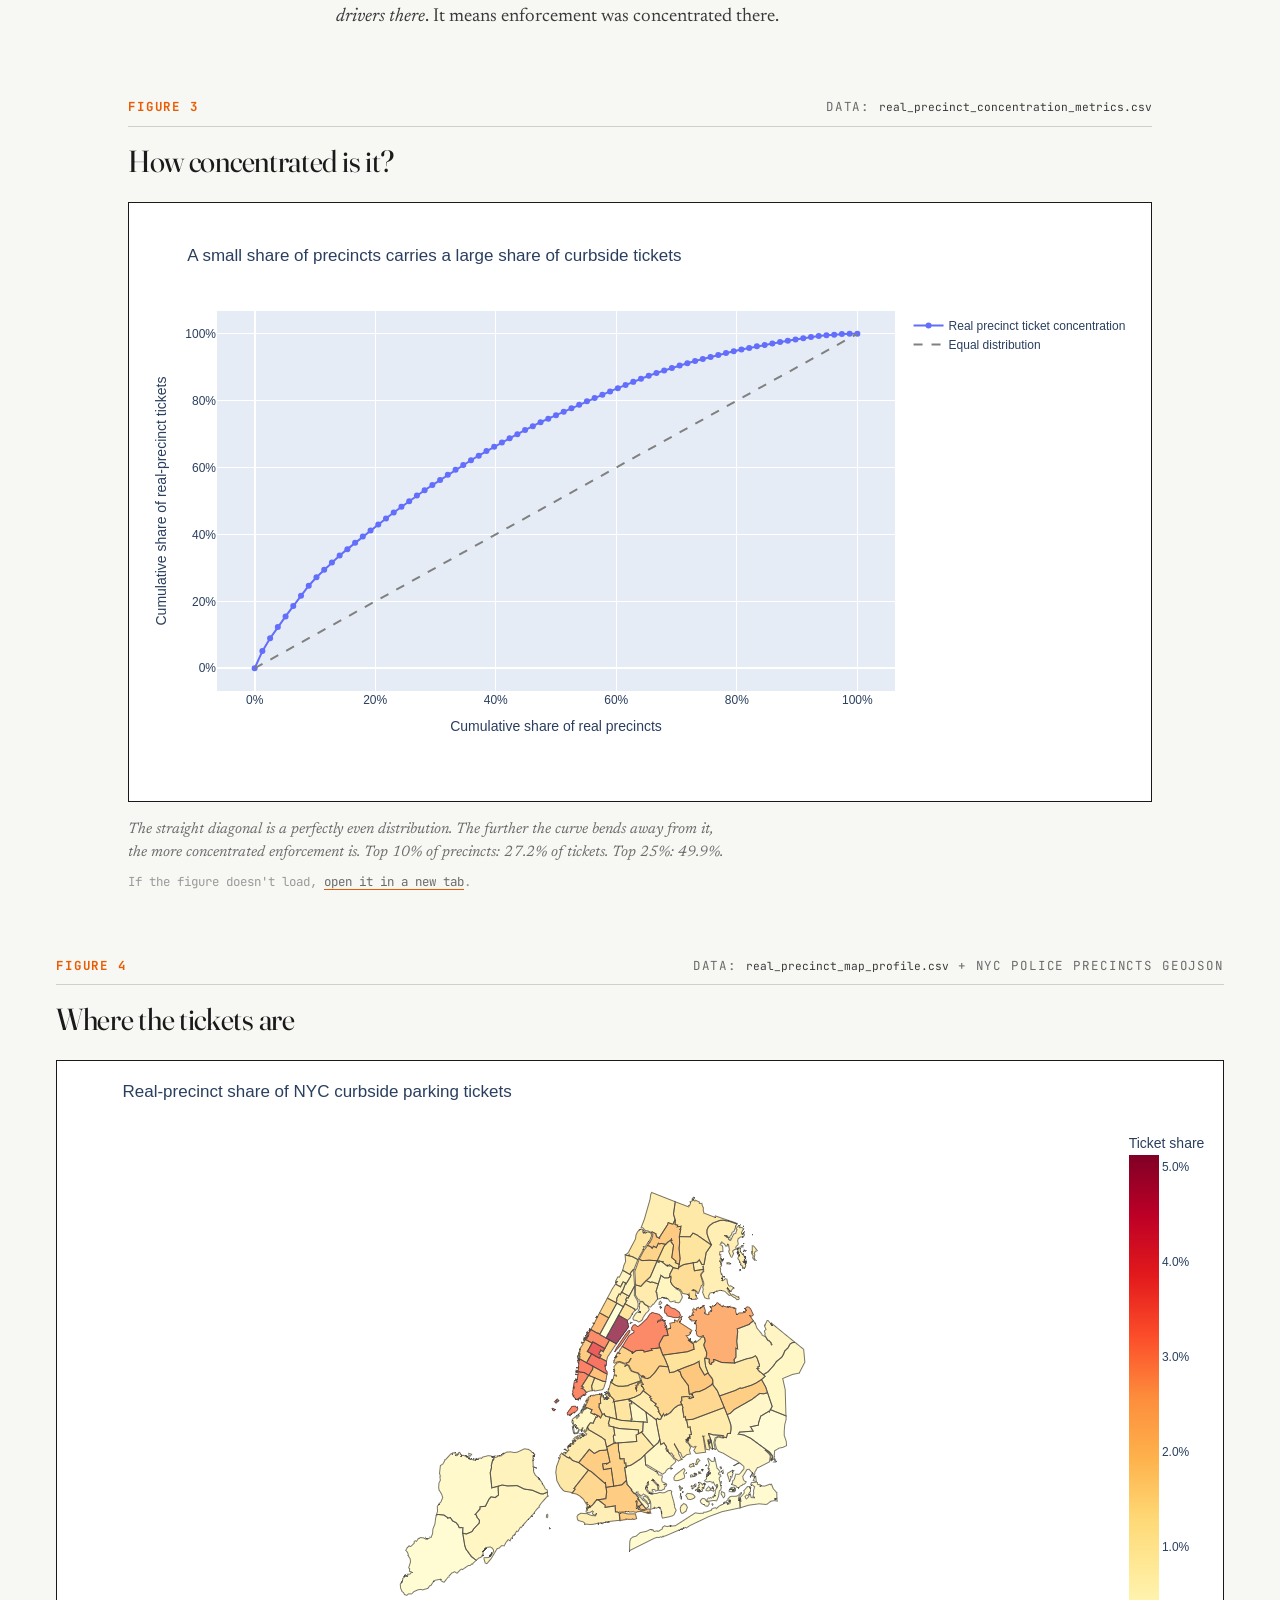
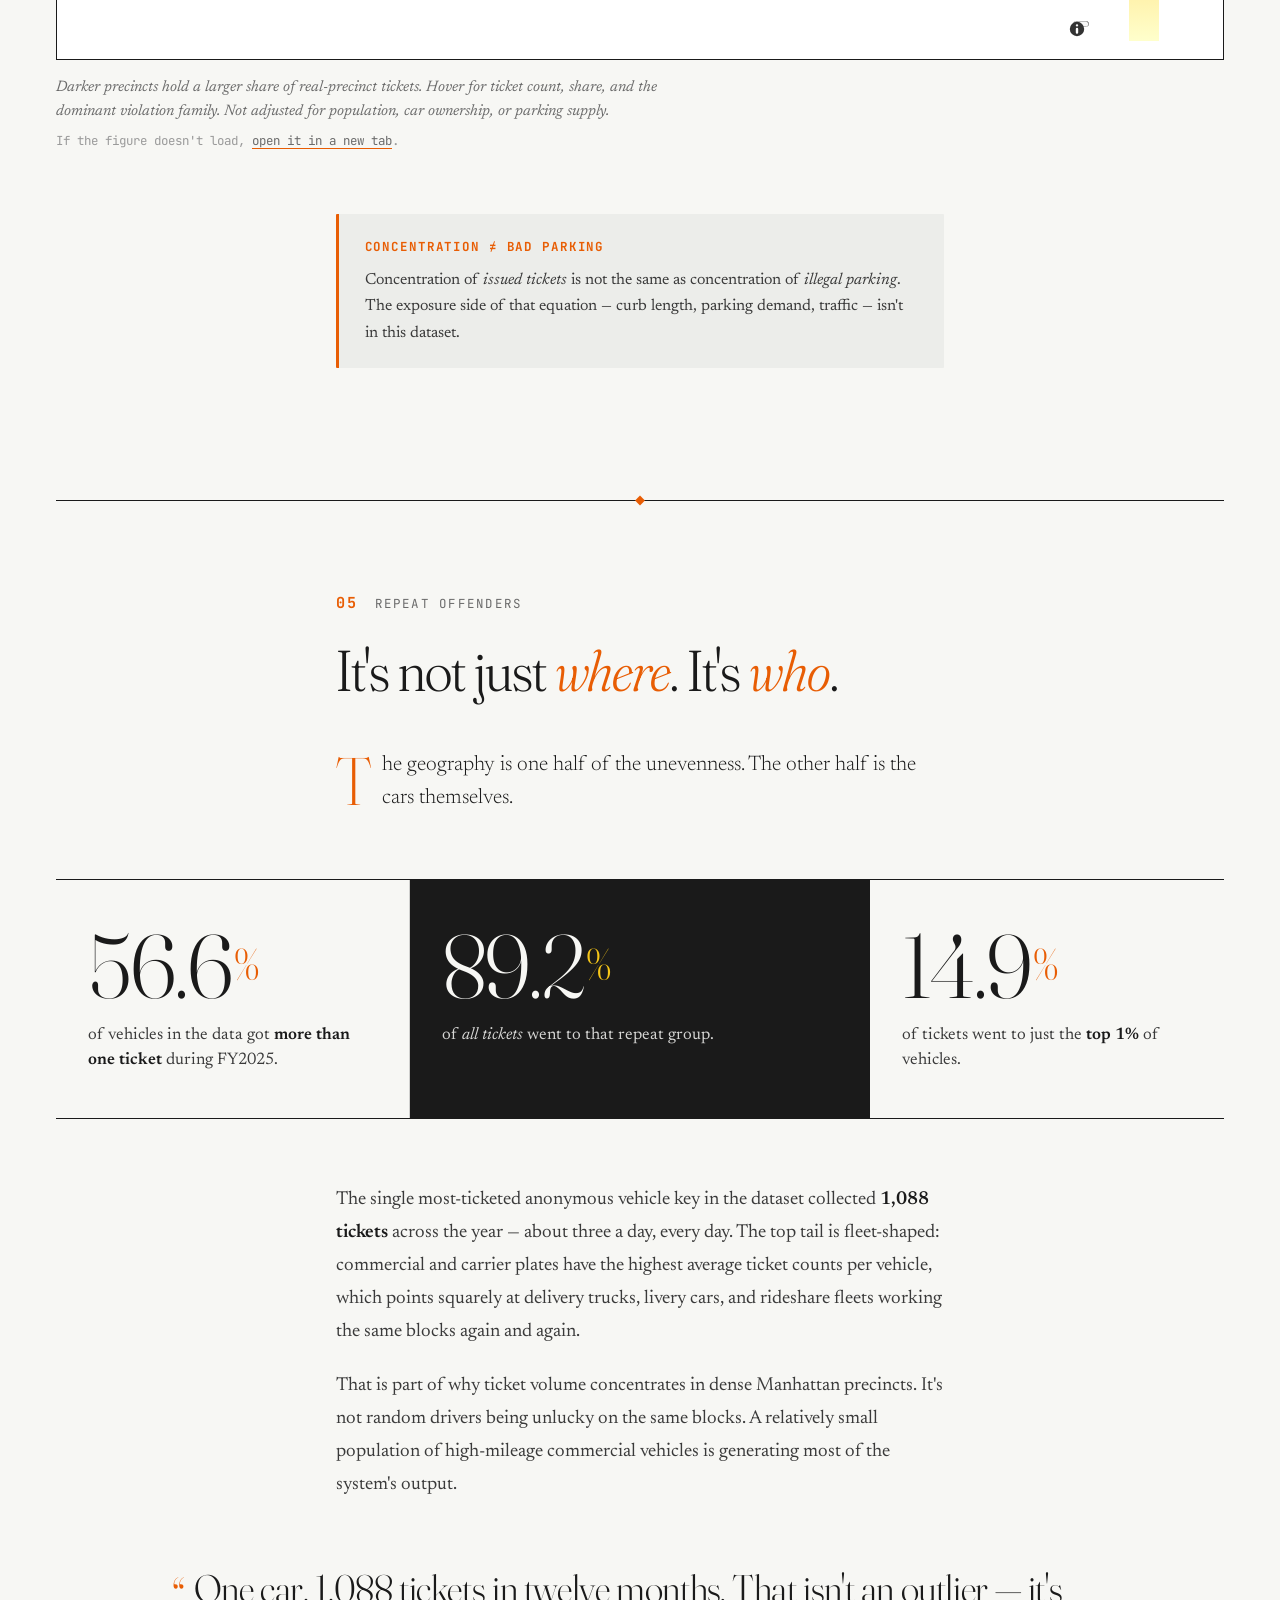
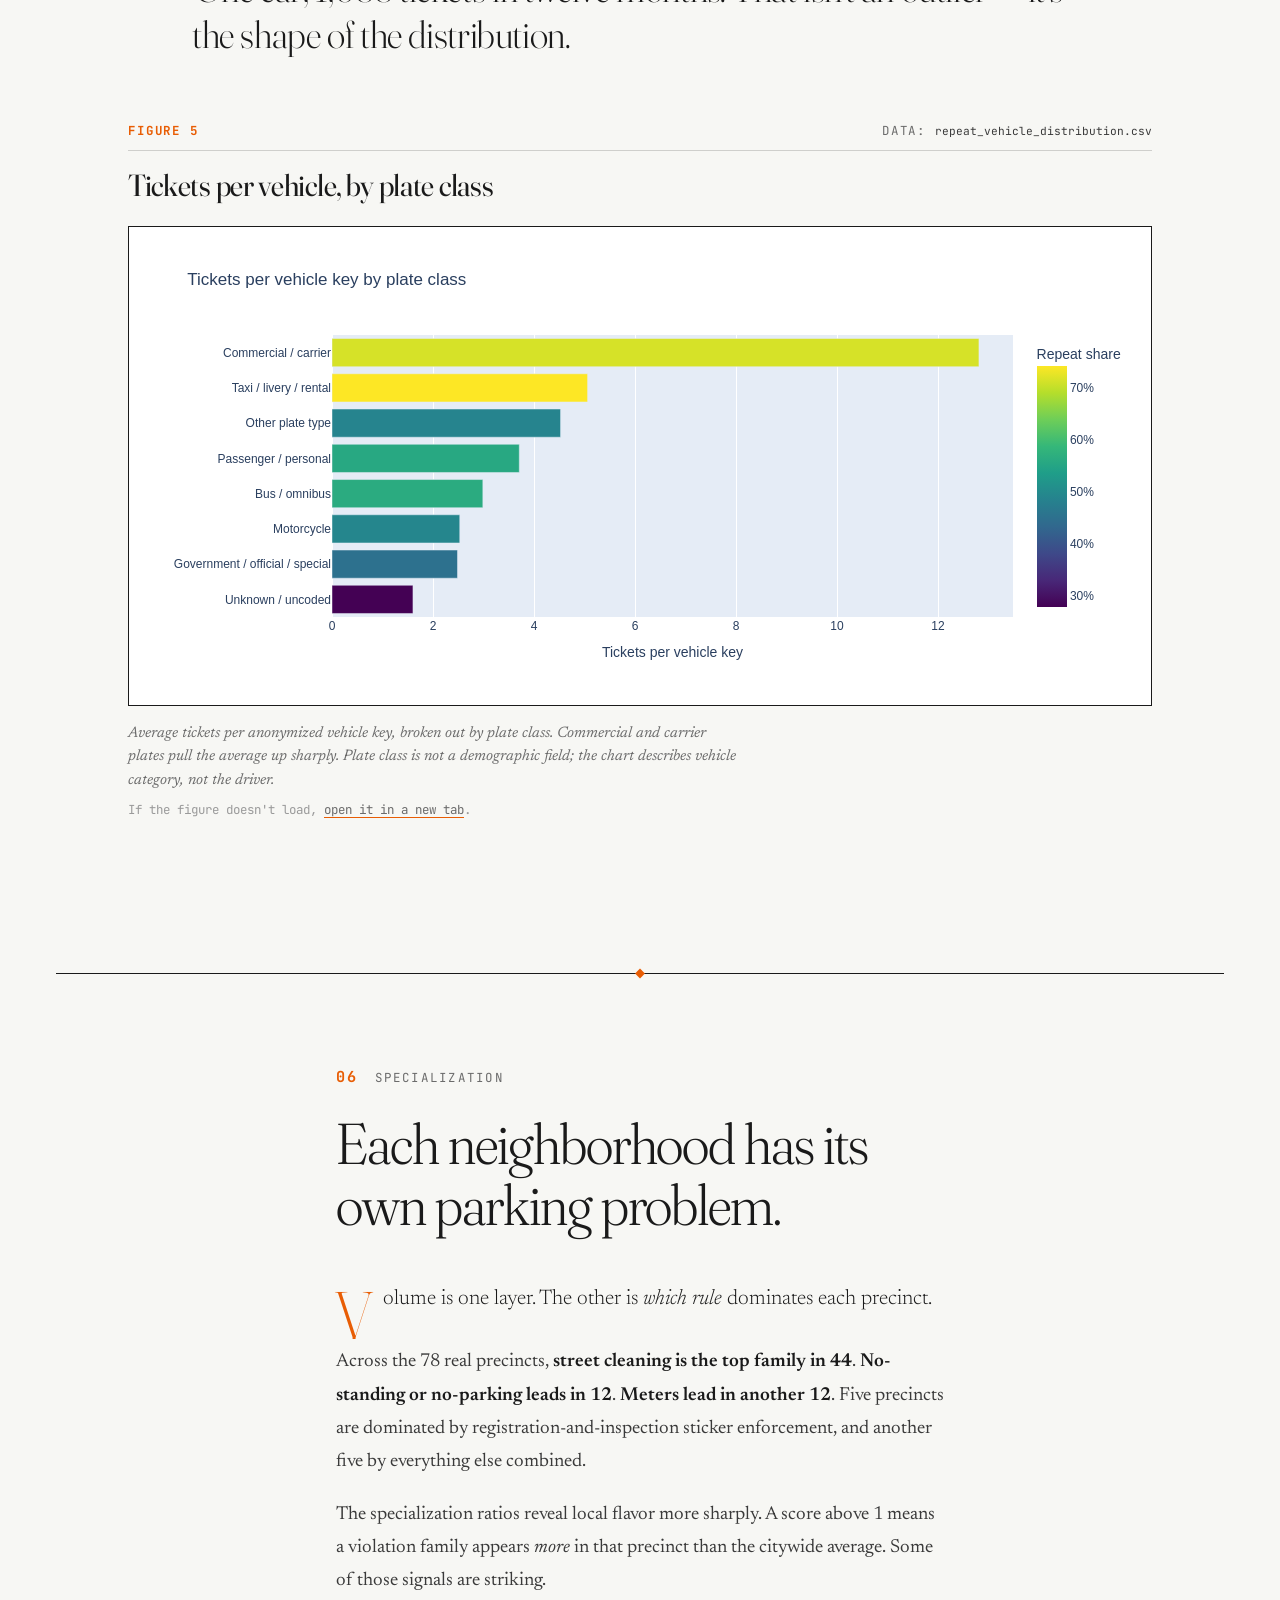
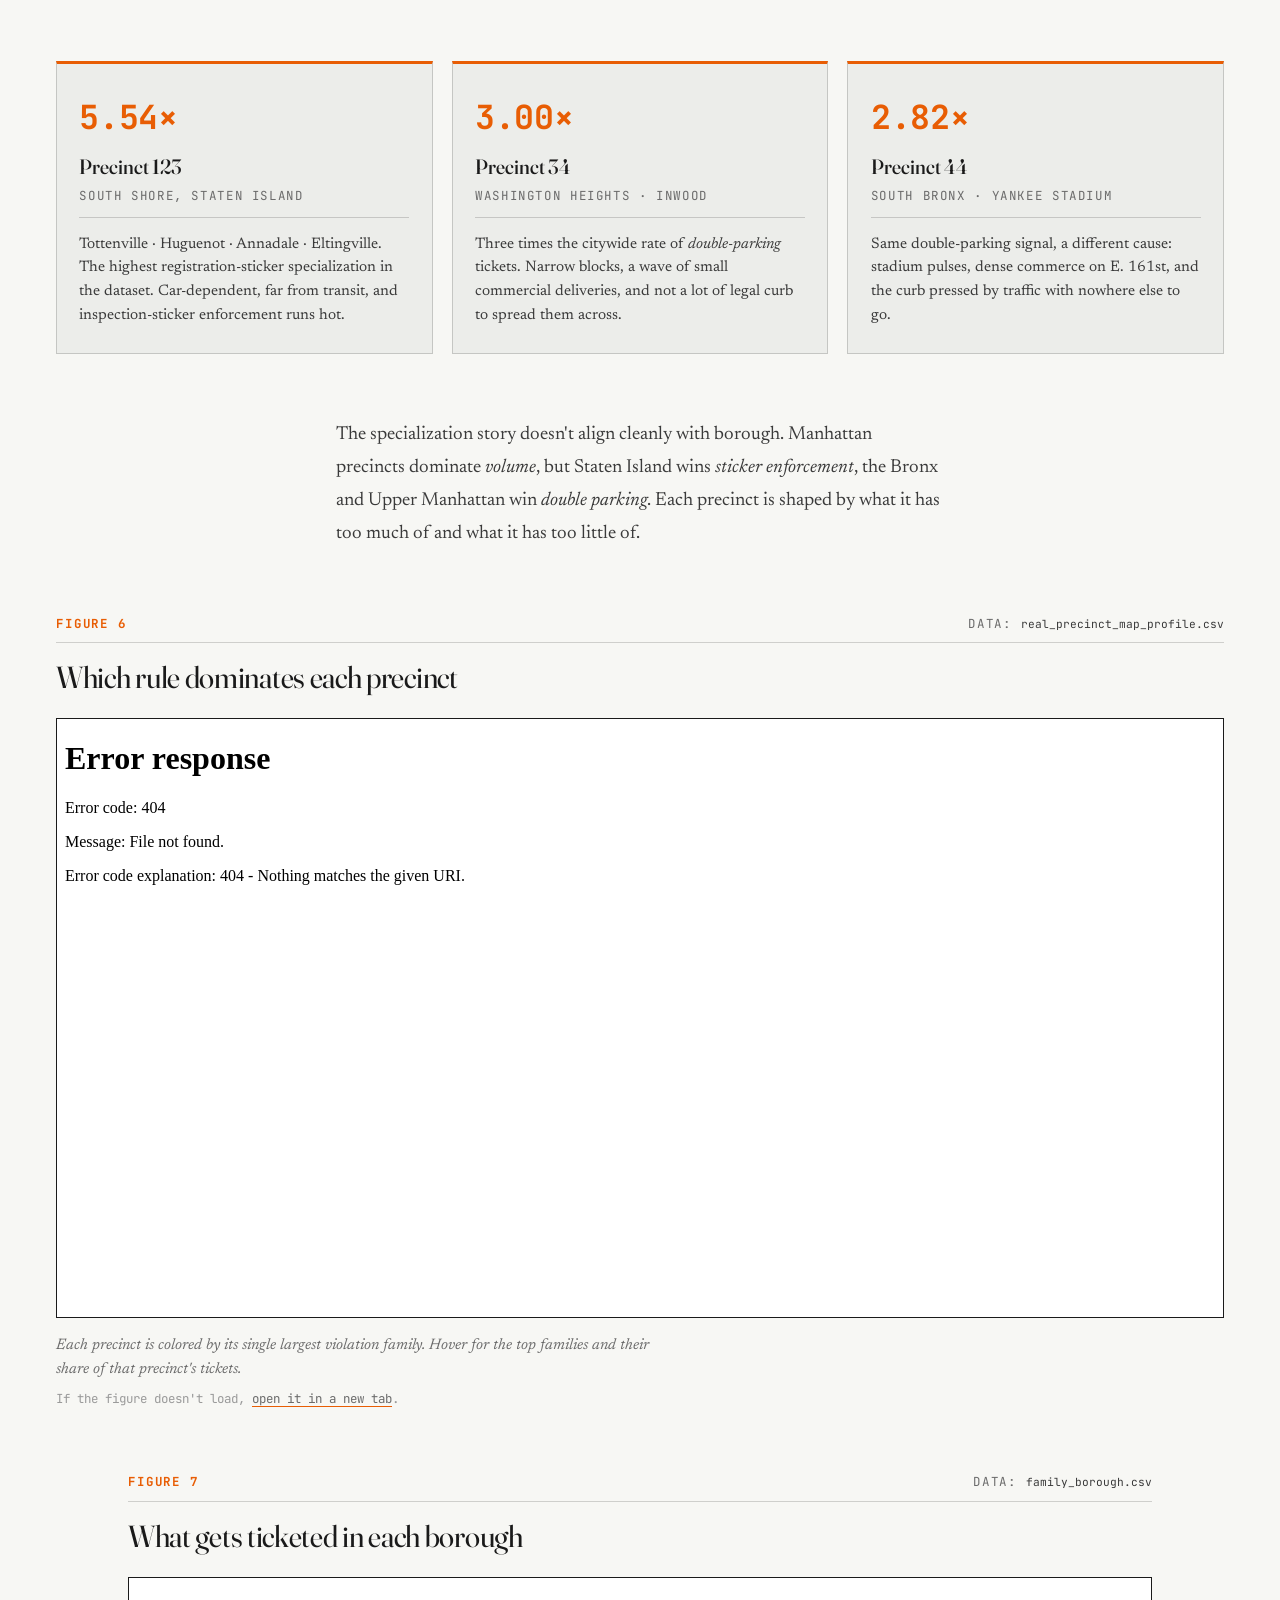
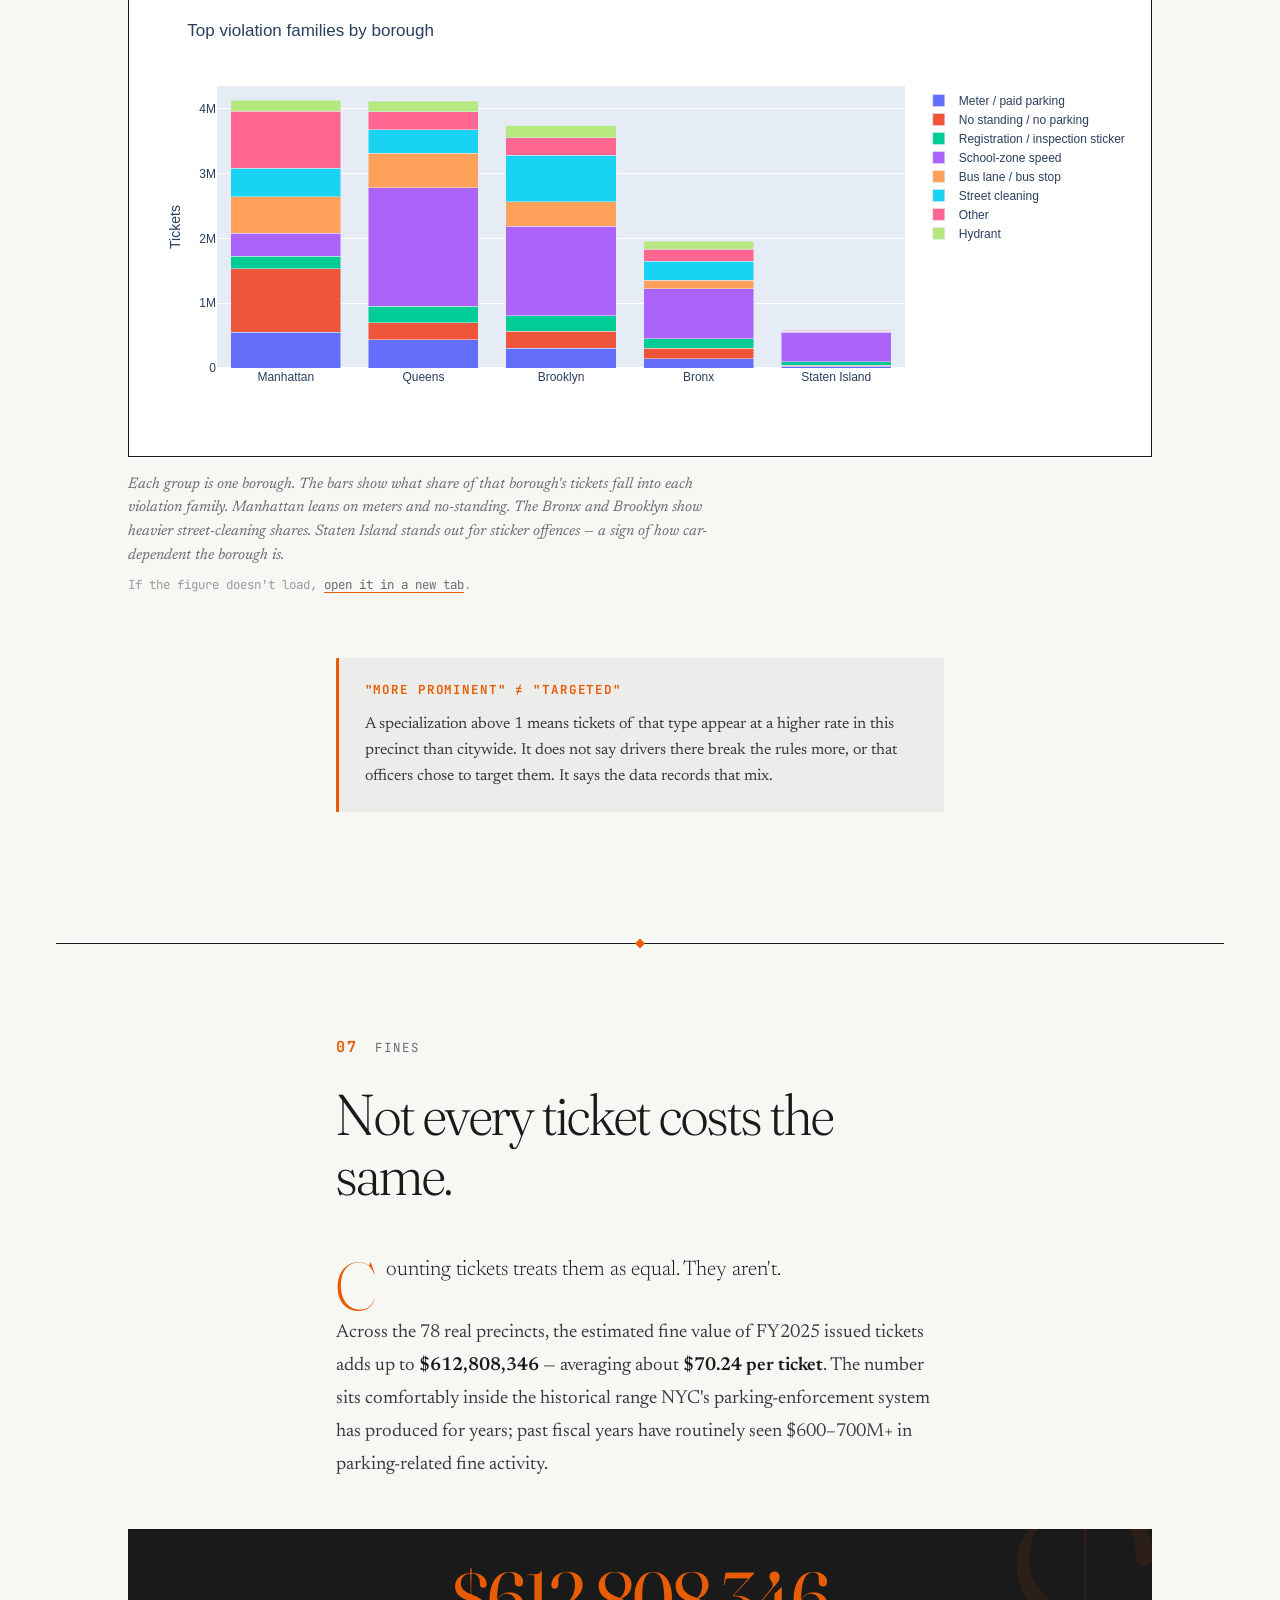
==== commit 03f63828: "resize logo" ====
--- a/site/index.html
+++ b/site/index.html
@@ -16,7 +16,7 @@
     rel="stylesheet"
   />
 
-  <link rel="stylesheet" href="styles.css?v=20260506-3" />
+  <link rel="stylesheet" href="styles.css?v=20260506-5" />
 </head>
 <body>
   <!-- Reading progress bar (top of viewport) -->
@@ -236,7 +236,7 @@
       </div>
 
       <!-- Side-by-side: official ticket image + caption -->
-      <figure class="figure figure-photo">
+      <figure class="figure figure-photo figure-photo-journal">
         <div class="photo-wrap photo-frame-orange">
           <img src="assets/complaint.jpg" alt="An NYC parking violation summons, showing fields for plate, violation code, and issuing officer." />
         </div>
@@ -306,23 +306,27 @@
         </p>
       </div>
 
-      <figure class="figure figure-iframe reveal">
-        <div class="figure-meta">
-          <span class="figure-tag">Figure 2</span>
-          <span class="figure-data">Data: <code>family_channel_summary.csv</code></span>
-        </div>
-        <h3 class="figure-title">Precinct 0 vs the real precincts</h3>
-        <div class="iframe-wrap">
-          <iframe src="figures/fig_precinct0_vs_real_precincts.html" loading="lazy" title="Precinct 0 vs real precincts comparison" scrolling="no"></iframe>
-        </div>
-        <figcaption>
-          <p>
-            The camera families that dominate Precinct 0 — school-zone speed, bus-lane, red-light — barely appear in real precincts at all. Hover for raw counts and percentages.
-          </p>
-          <p class="figure-fallback">
-            If the figure doesn't load, <a href="figures/fig_precinct0_vs_real_precincts.html" target="_blank" rel="noopener">open it in a new tab</a>.
-          </p>
-        </figcaption>
+      <figure class="figure figure-iframe figure-split figure-split-precinct reveal">
+        <div class="figure-copy">
+          <div class="figure-meta">
+            <span class="figure-tag">Figure 2</span>
+            <span class="figure-data">Data: <code>family_channel_summary.csv</code></span>
+          </div>
+          <h3 class="figure-title">Precinct 0 vs the real precincts</h3>
+          <figcaption>
+            <p>
+              The camera families that dominate Precinct 0 — school-zone speed, bus-lane, red-light — barely appear in real precincts at all. Hover for raw counts and percentages.
+            </p>
+            <p class="figure-fallback">
+              If the figure doesn't load, <a href="figures/fig_precinct0_vs_real_precincts.html" target="_blank" rel="noopener">open it in a new tab</a>.
+            </p>
+          </figcaption>
+        </div>
+        <div class="figure-media">
+          <div class="iframe-wrap">
+            <iframe src="figures/fig_precinct0_vs_real_precincts.html" loading="lazy" title="Precinct 0 vs real precincts comparison" scrolling="no"></iframe>
+          </div>
+        </div>
       </figure>
 
       <div class="callout callout-warning">
@@ -712,7 +716,7 @@
         </figcaption>
       </figure>
 
-      <figure class="figure figure-photo">
+      <figure class="figure figure-photo figure-photo-journal">
         <div class="photo-wrap">
           <img src="assets/asp-guide.jpg" alt="An NYC alternate-side parking schedule sign, showing days and times when a particular block is swept." />
         </div>
@@ -930,6 +934,6 @@
     </div>
   </footer>
 
-  <script src="script.js?v=20260506-3"></script>
+  <script src="script.js?v=20260506-5"></script>
 </body>
 </html>
--- a/site/styles.css
+++ b/site/styles.css
@@ -154,8 +154,8 @@
   white-space: nowrap;
 }
 .brand-icon {
-  width: 1.35rem;
-  height: 1.35rem;
+  width: 1.58rem;
+  height: 1.58rem;
   display: inline-flex;
   align-items: flex-end;
   justify-content: center;
@@ -165,10 +165,10 @@
   background: var(--bg);
 }
 .brand-icon img {
-  width: 1.9rem;
+  width: 2.22rem;
   height: auto;
   max-width: none;
-  transform: translateY(0.16rem);
+  transform: translateY(0.19rem);
   filter: saturate(0.88) contrast(1.05);
 }
 .topnav-links {
@@ -273,12 +273,12 @@
 .eyebrow-org {
   display: inline-flex;
   align-items: center;
-  gap: 0.5rem;
+  gap: 0.6rem;
 }
 .eyebrow-org img {
   width: auto;
-  height: 1.05em;
-  max-width: 2.8rem;
+  height: 1.28em;
+  max-width: 3.35rem;
   object-fit: contain;
   flex: 0 0 auto;
   filter: saturate(0.95) contrast(1.06);
@@ -600,6 +600,37 @@
 .figure-wide {
   max-width: var(--col-full);
 }
+.figure-split {
+  max-width: var(--col-full);
+  display: grid;
+  grid-template-columns: minmax(17rem, 0.68fr) minmax(0, 1.32fr);
+  gap: clamp(1.5rem, 4vw, 3.5rem);
+  align-items: center;
+}
+.figure-split .figure-meta {
+  display: block;
+  border-bottom: 0;
+  padding-bottom: 0;
+  margin-bottom: 0.9rem;
+}
+.figure-split .figure-data {
+  display: block;
+  margin-top: 0.35rem;
+  color: var(--ink-quiet);
+}
+.figure-split .figure-title {
+  font-size: clamp(1.55rem, 2.7vw, 2.25rem);
+  margin-bottom: 1rem;
+}
+.figure-split figcaption {
+  margin-top: 0;
+}
+.figure-split .iframe-wrap {
+  height: 390px;
+}
+.figure-split-precinct .figure-media {
+  max-width: 46rem;
+}
 .figure-meta {
   display: flex;
   align-items: baseline;
@@ -697,6 +728,25 @@
   width: 100%;
   height: auto;
   display: block;
+}
+.figure-photo-journal {
+  max-width: min(34rem, calc(100vw - 2rem));
+  margin-left: auto;
+  margin-right: auto;
+}
+.figure-photo-journal .photo-wrap {
+  max-height: 26rem;
+}
+.figure-photo-journal img {
+  max-height: 26rem;
+  object-fit: contain;
+  object-position: center;
+}
+.figure-photo-journal figcaption {
+  max-width: 30rem;
+  margin-left: auto;
+  margin-right: auto;
+  text-align: left;
 }
 .photo-frame-orange {
   position: relative;
@@ -1188,13 +1238,13 @@
   margin-bottom: 1rem;
 }
 .footer-brand .brand-icon {
-  width: 1.45rem;
-  height: 1.45rem;
+  width: 1.68rem;
+  height: 1.68rem;
   background: transparent;
 }
 .footer-brand .brand-icon img {
-  width: 2.05rem;
-  transform: translateY(0.18rem);
+  width: 2.38rem;
+  transform: translateY(0.21rem);
   filter: saturate(0.85) contrast(1.08);
 }
 .footer-text {
@@ -1241,6 +1291,14 @@
 
 /* Tablet */
 @media (max-width: 980px) {
+  .figure-split {
+    grid-template-columns: 1fr;
+    max-width: min(var(--col-wide), calc(100vw - 2rem));
+  }
+  .figure-split .iframe-wrap {
+    height: 420px;
+  }
+
   .hero-stats {
     grid-template-columns: repeat(2, 1fr);
   }
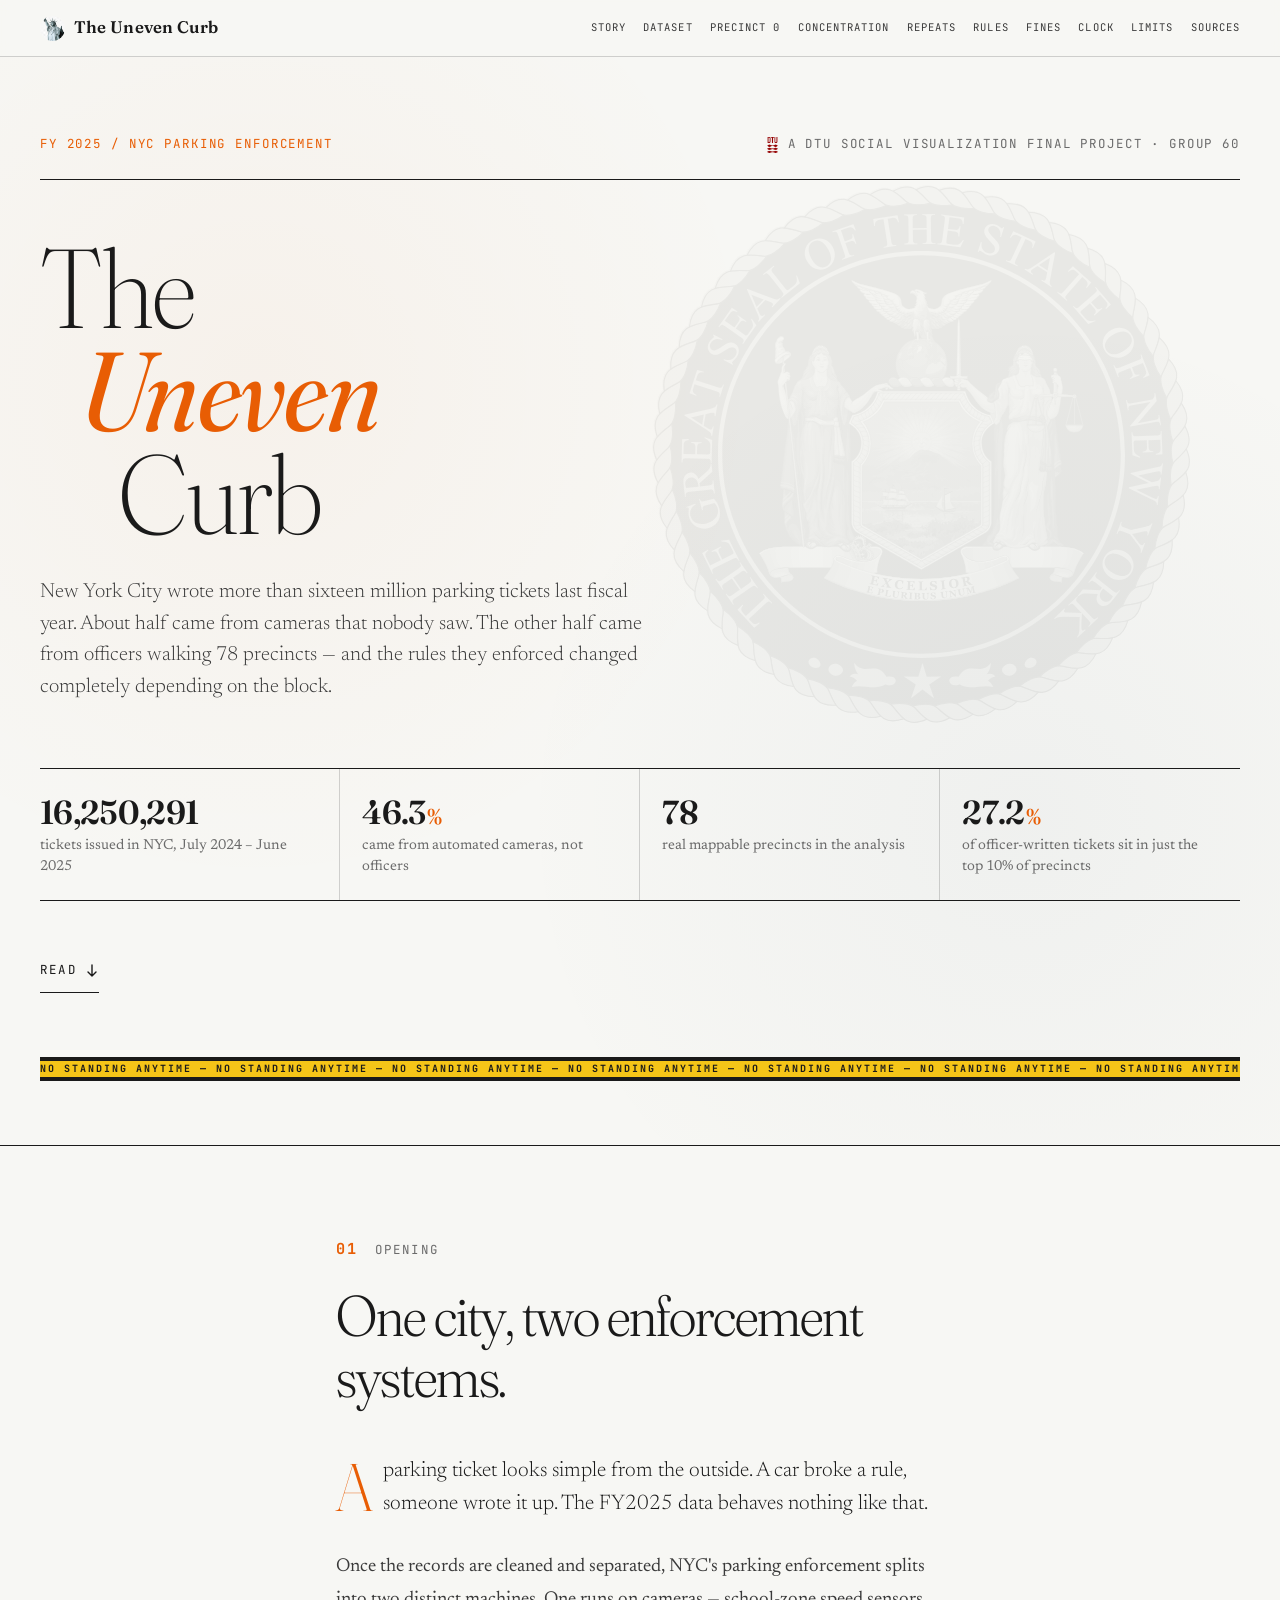
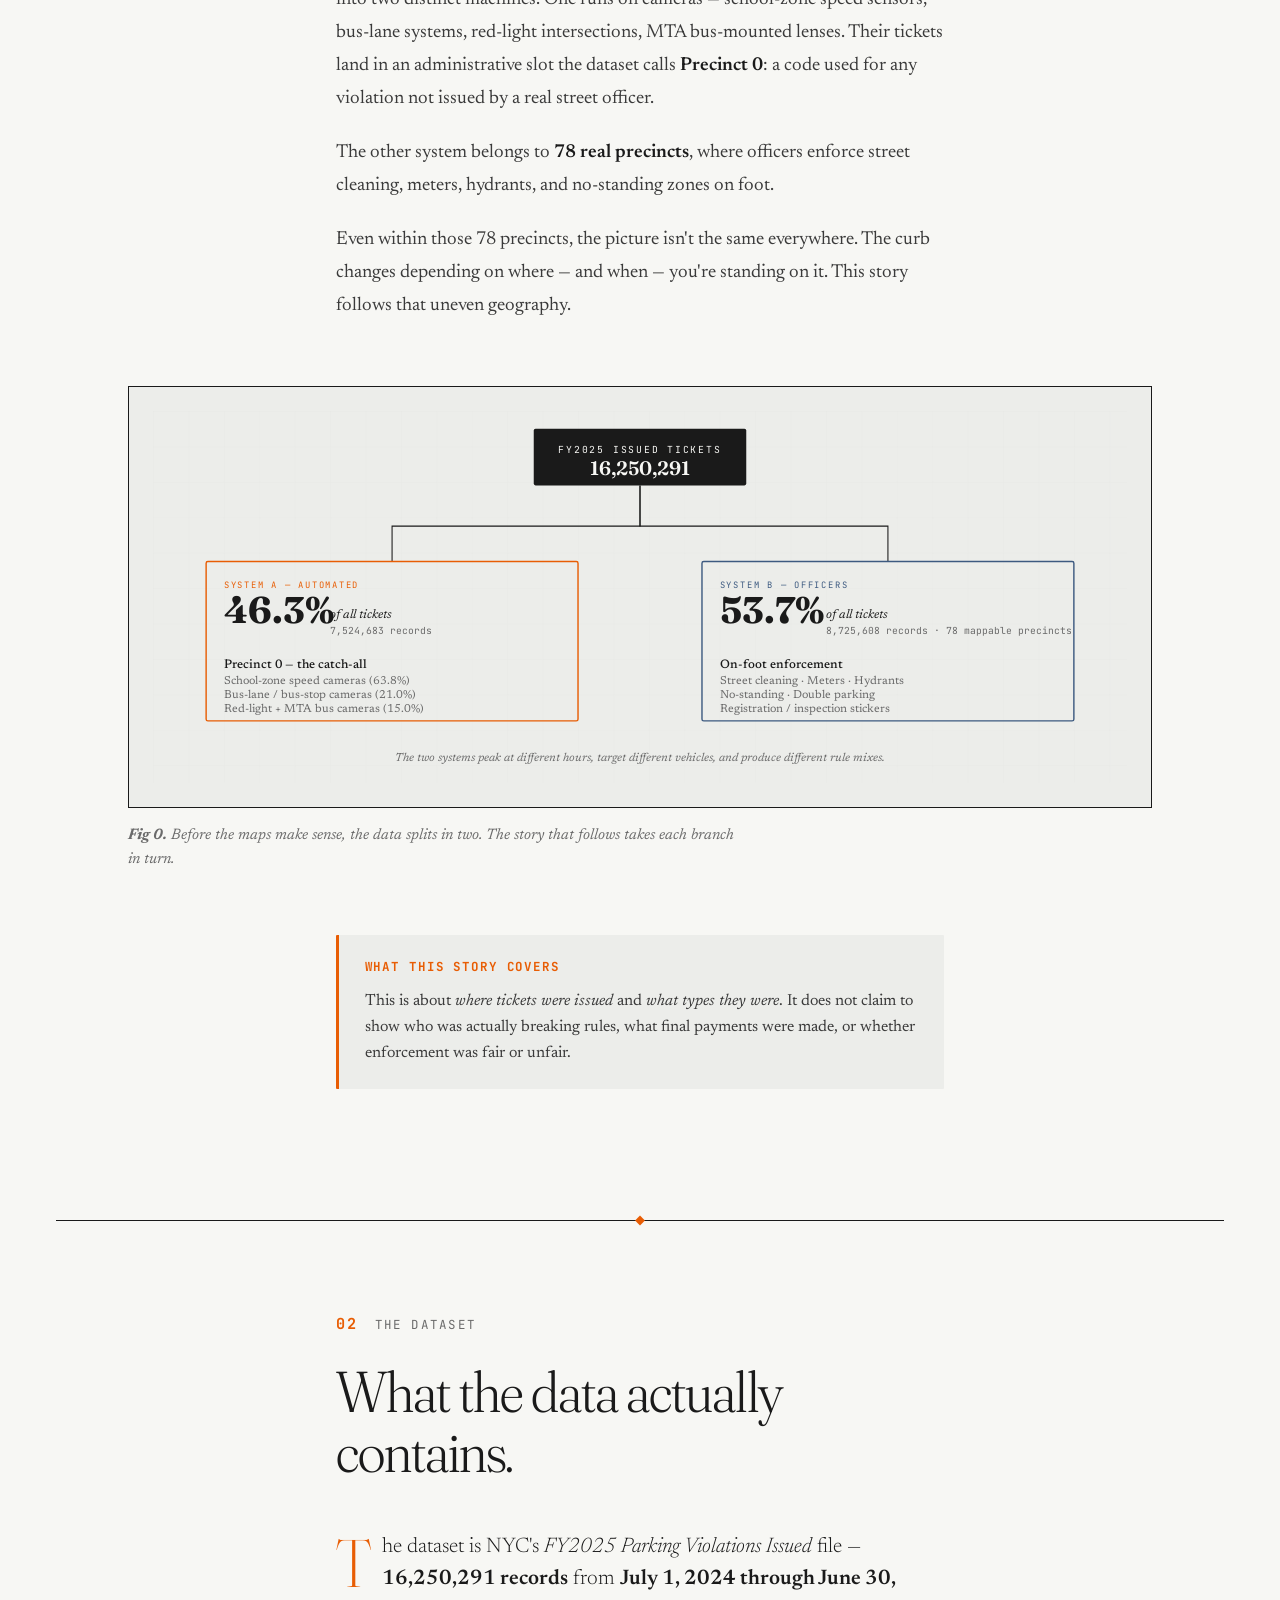
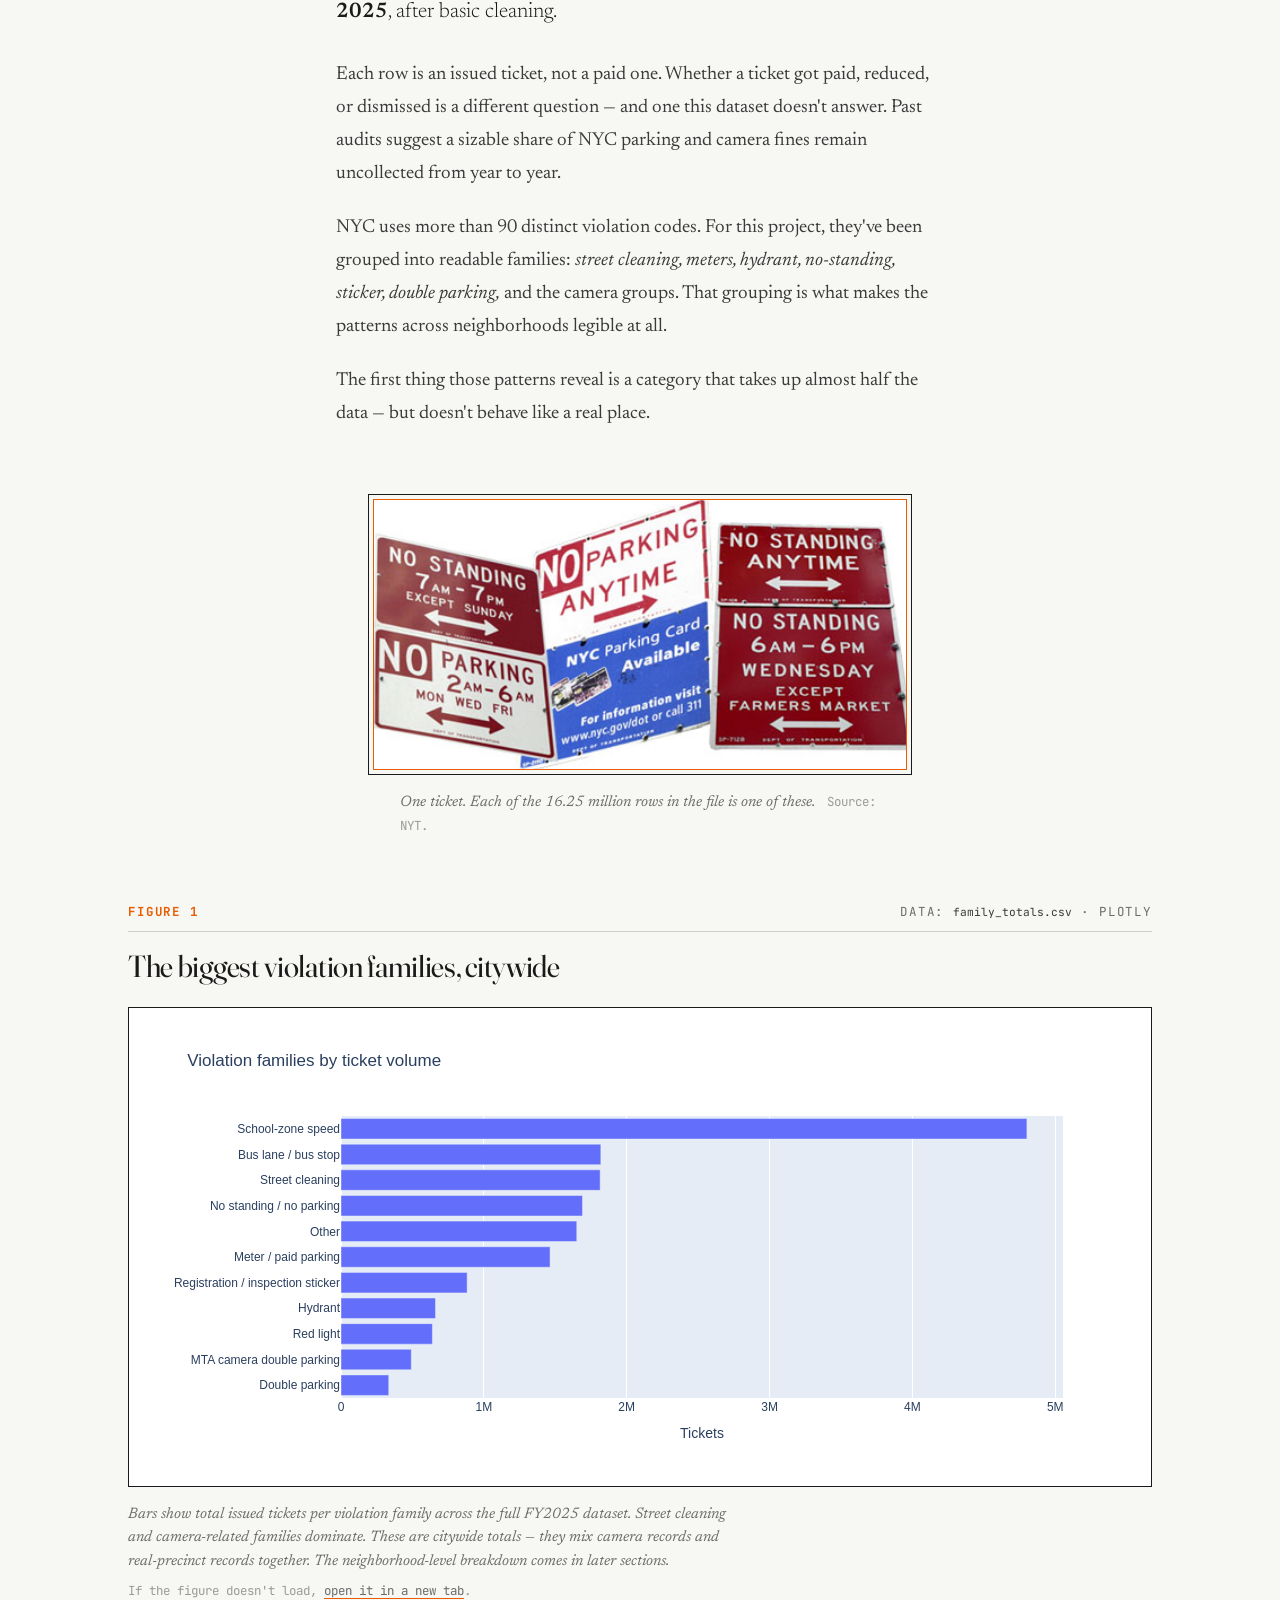
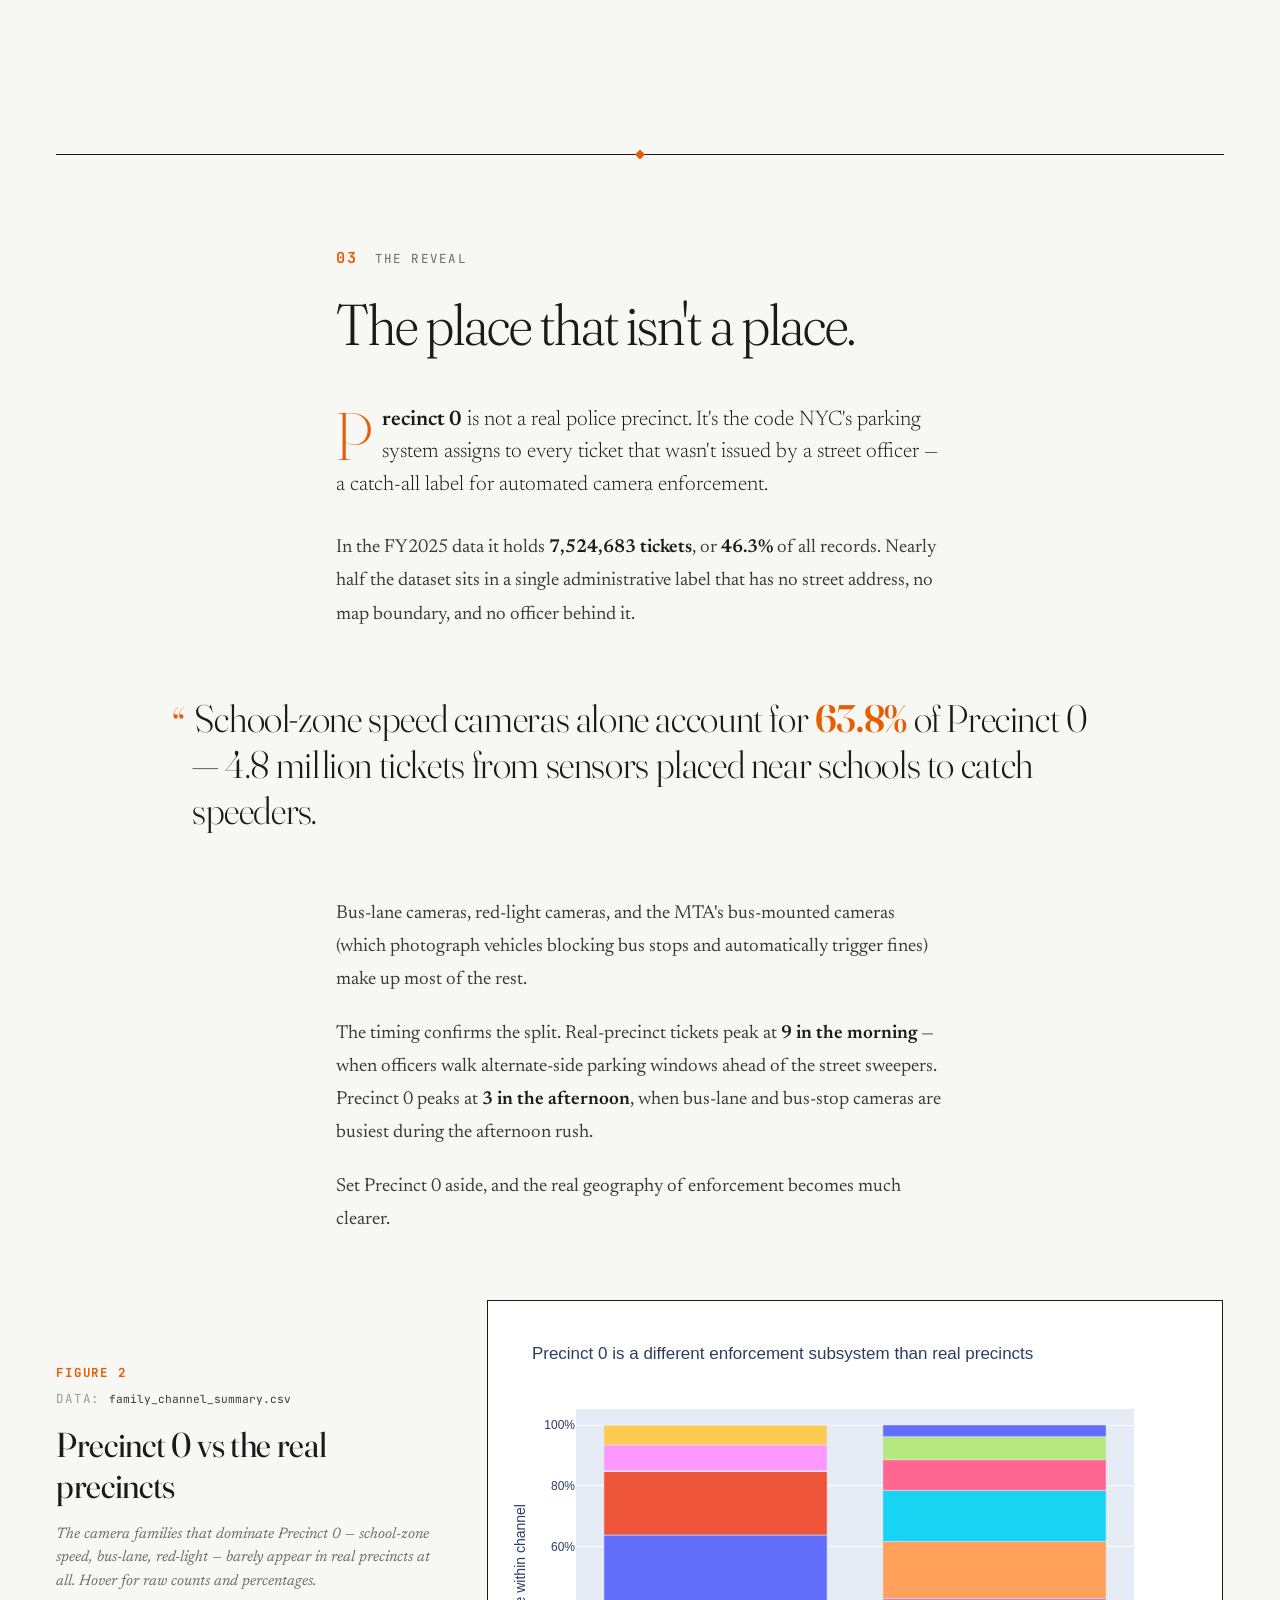
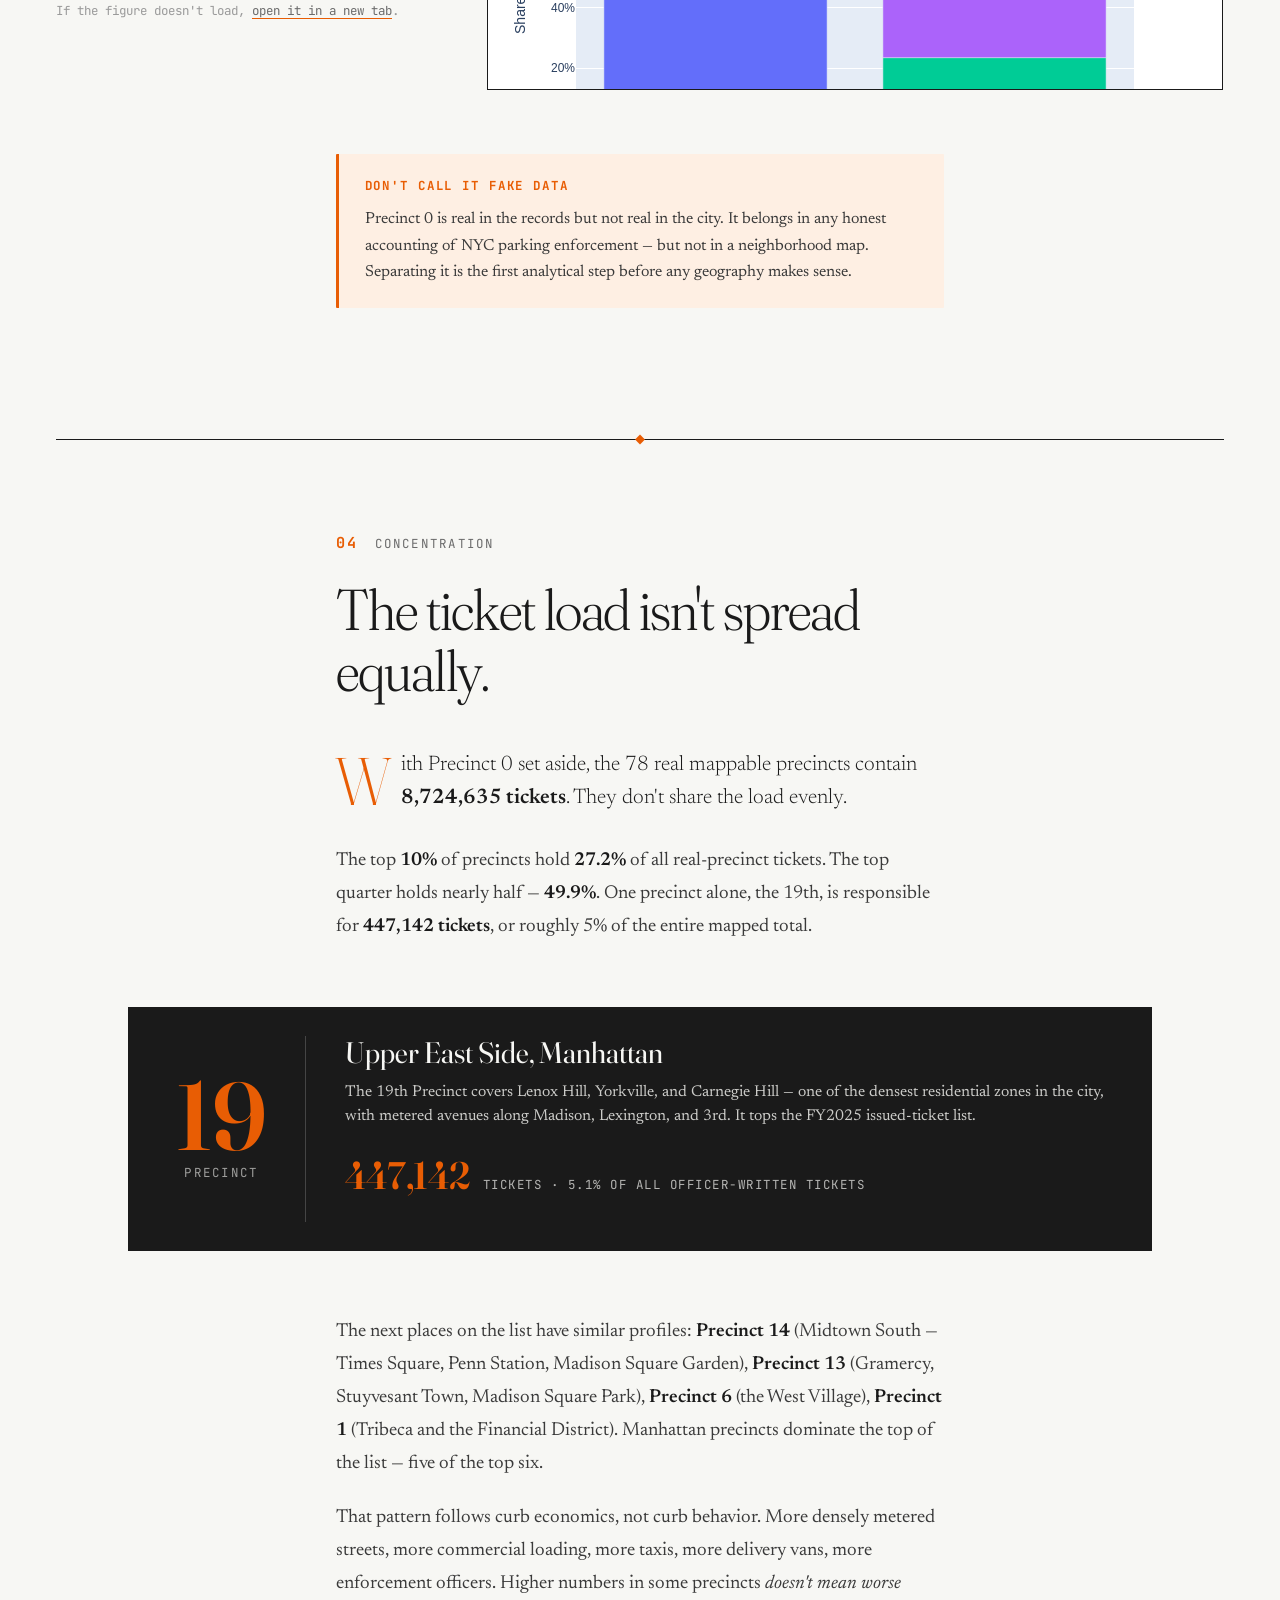
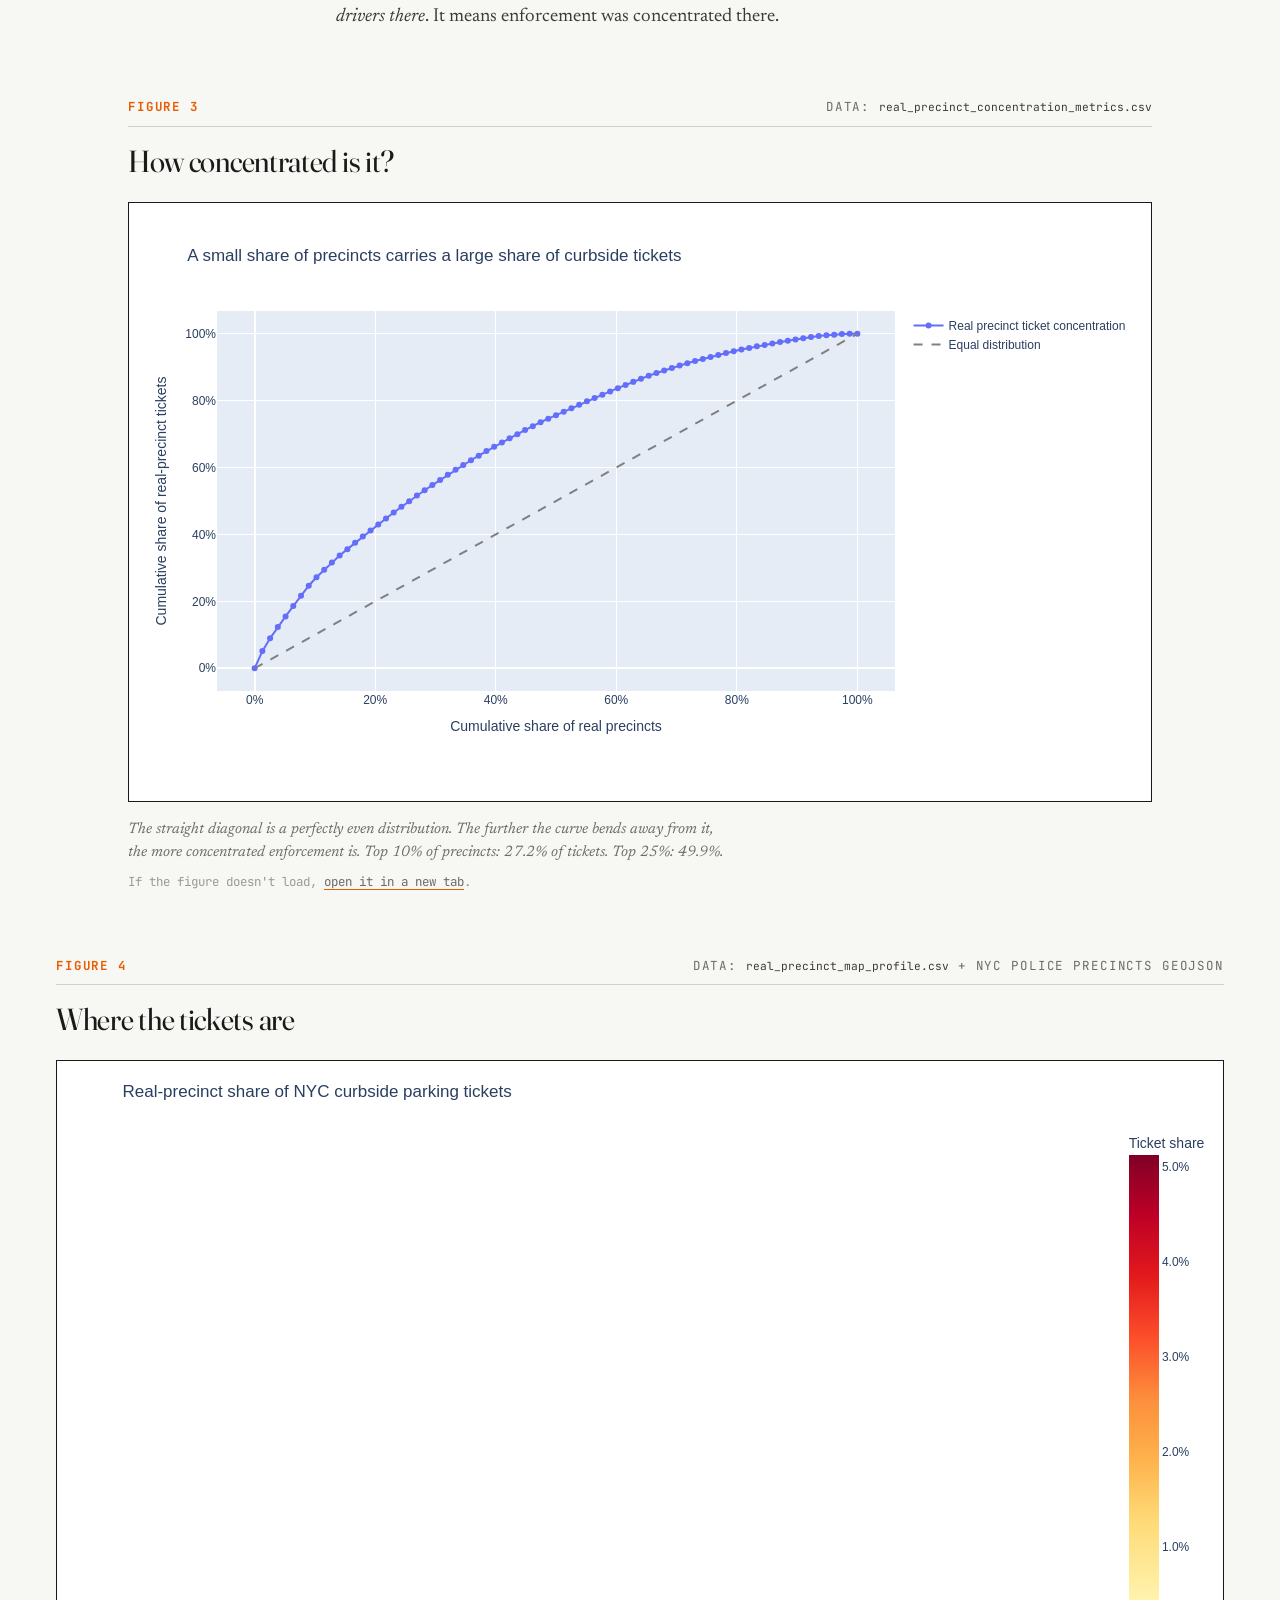
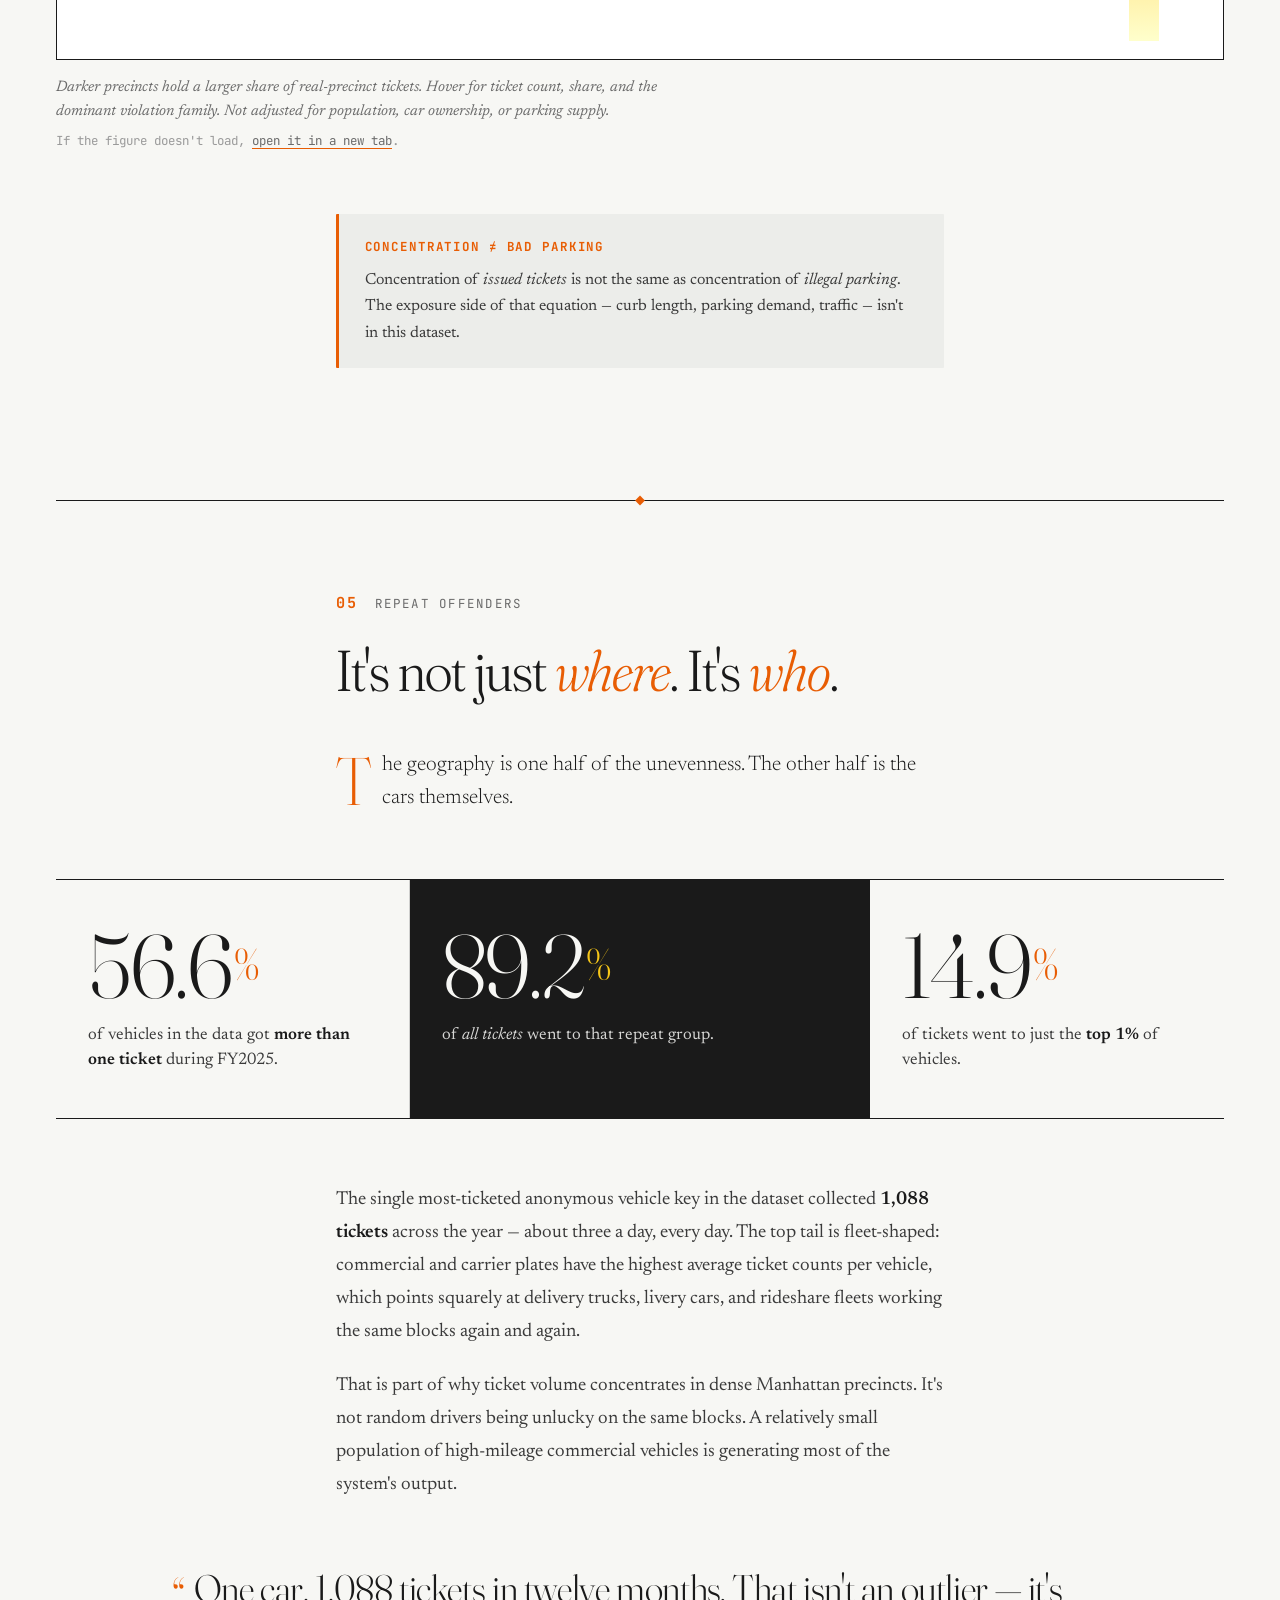
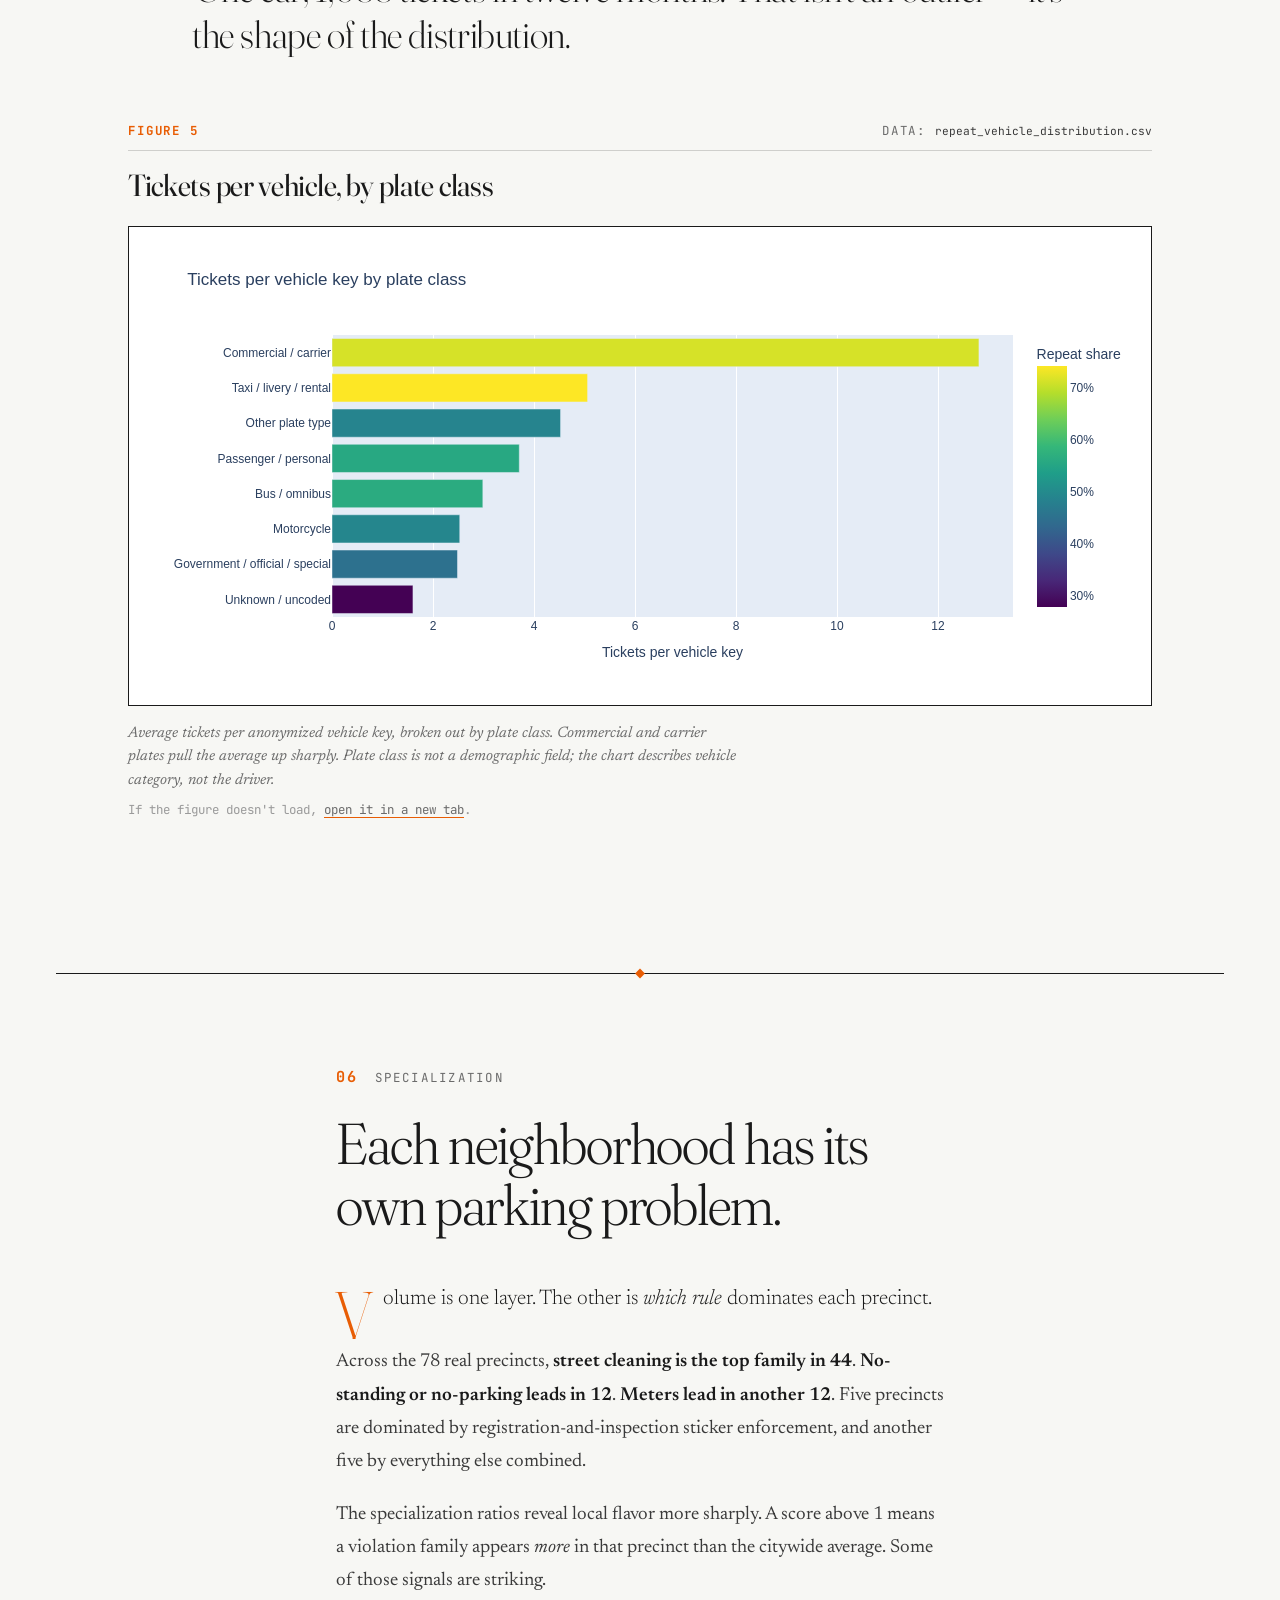
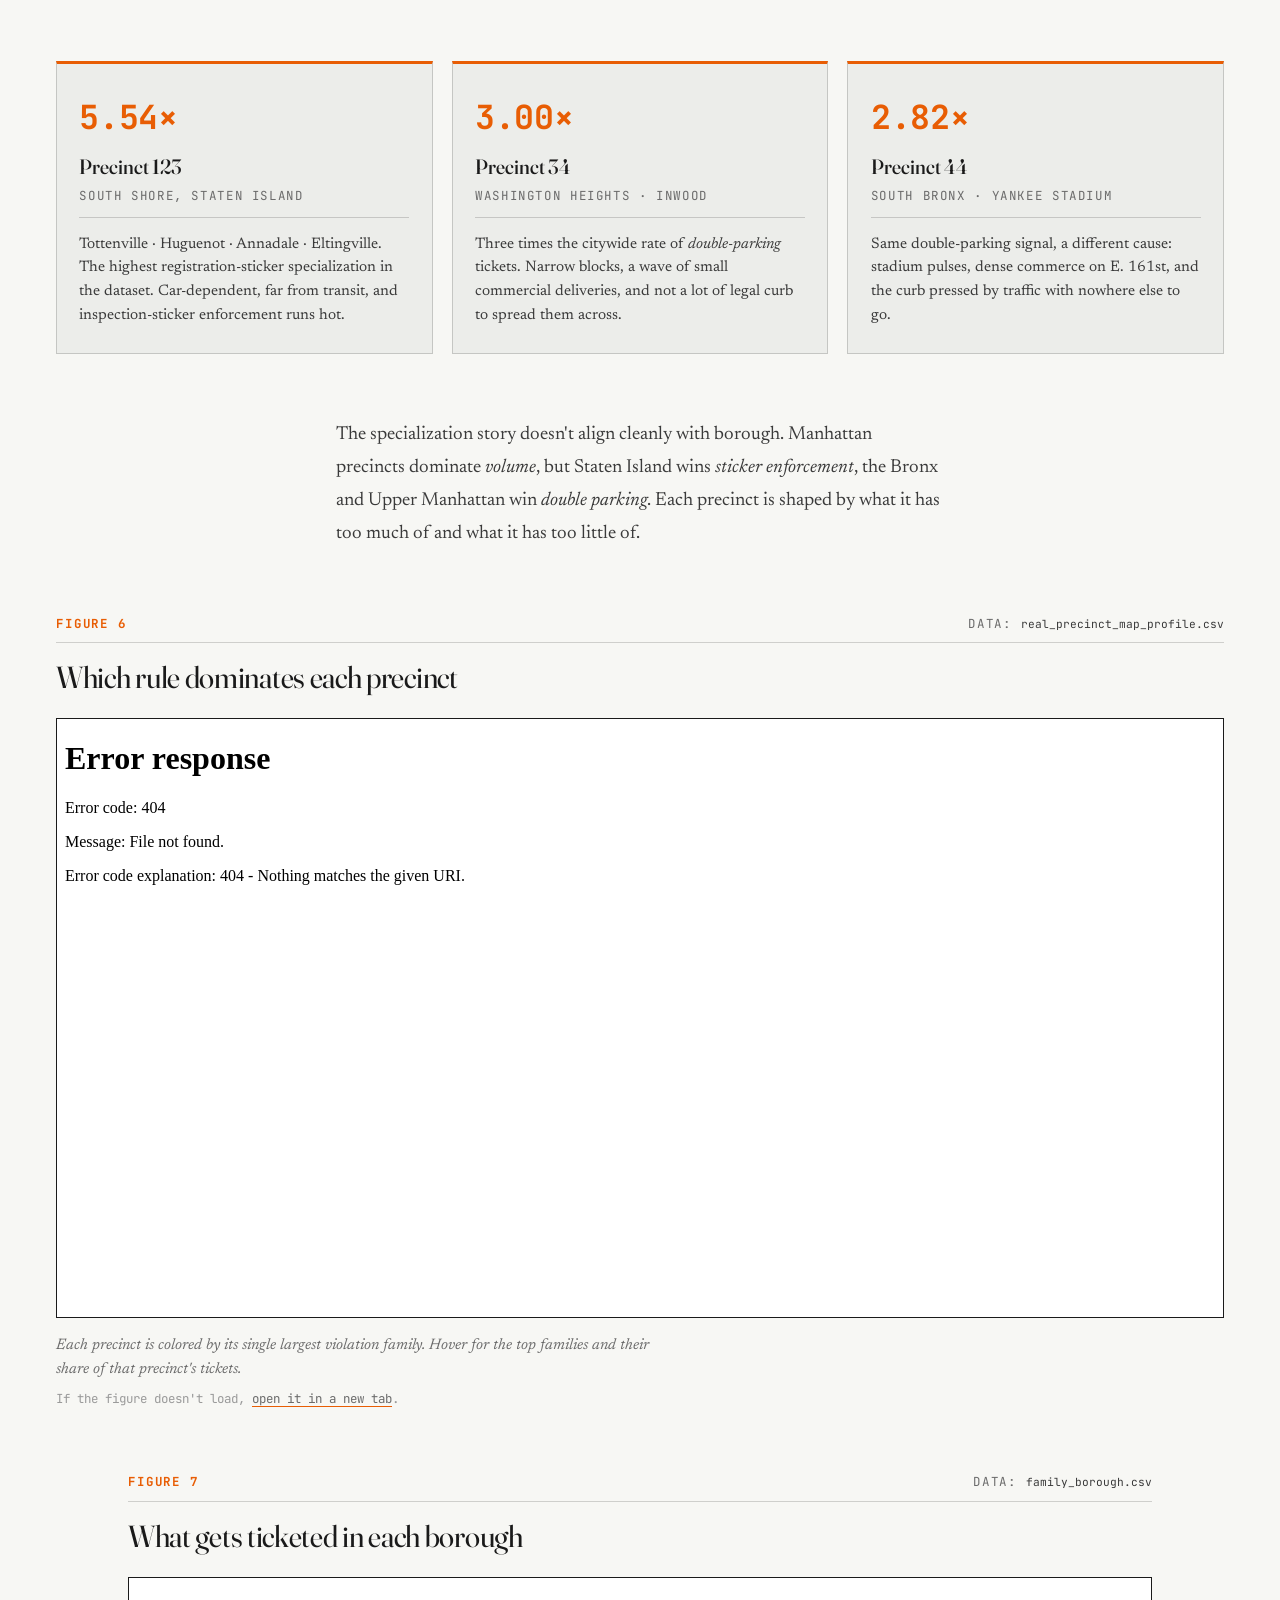
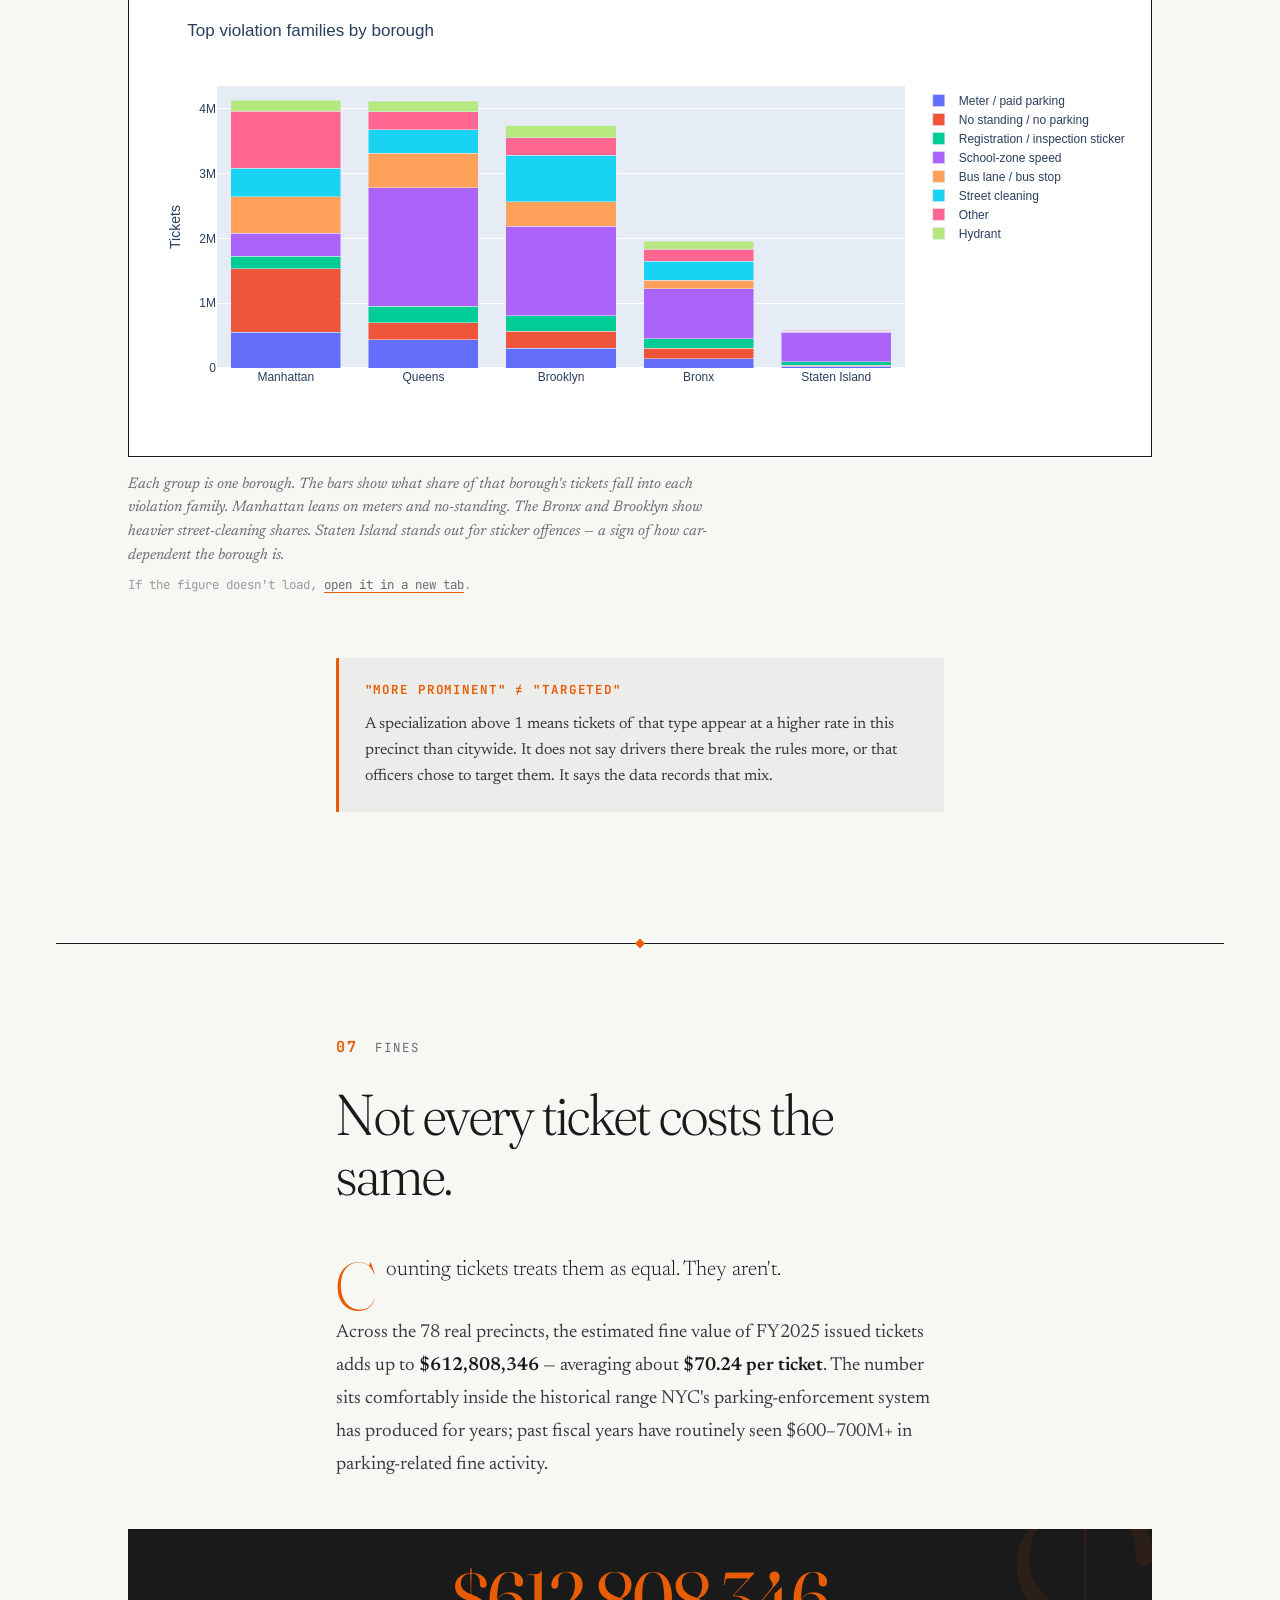
==== commit 43e1e10f: "Finalize explainer notebook and site" ====
--- a/site/index.html
+++ b/site/index.html
@@ -59,7 +59,7 @@
         <span class="eyebrow-mark">FY 2025 / NYC Parking Enforcement</span>
         <span class="eyebrow-org">
           <img src="assets/dtu-logo.png" width="24" height="24" alt="DTU" />
-          <span>A DTU Social Visualization Final Project</span>
+          <span>A DTU Social Visualization Final Project · Group 60</span>
         </span>
       </div>
 
@@ -811,6 +811,17 @@
         </p>
       </div>
 
+      <div class="project-team" aria-label="Project group and members">
+        <div class="project-team-label">Project group</div>
+        <div class="project-team-main">
+          <div class="project-team-group">Group 60</div>
+          <ul class="project-team-members">
+            <li><span>S.T. Hassan</span><span>s250112</span></li>
+            <li><span>M. Abbas Khan</span><span>s250145</span></li>
+          </ul>
+        </div>
+      </div>
+
       <div class="ref-list">
         <h3 class="ref-heading">Primary data &amp; official sources</h3>
         <ol class="references">
@@ -888,8 +899,8 @@
         <h3 class="ref-heading">Project files</h3>
         <ol class="references project-files" start="14">
           <li>
-            <a href="https://syedtaimurhassan.github.io/02806-project/analysis_github.ipynb" target="_blank" rel="noopener">Project explainer notebook</a>
-            <span class="ref-org">Taimur Hassan, DTU Social Visualization, 2026</span>
+            <a href="https://syedtaimurhassan.github.io/02806-project/explainer_notebook.ipynb" target="_blank" rel="noopener">Project explainer notebook</a>
+            <span class="ref-org">Group 60, DTU Social Visualization, 2026</span>
             <span class="ref-note">Full technical trail for cleaning, processing, and all numbers.</span>
           </li>
           <li>
@@ -904,7 +915,7 @@
       </div>
 
       <div class="actions">
-        <a class="btn btn-primary" href="https://syedtaimurhassan.github.io/02806-project/analysis_github.ipynb" target="_blank" rel="noopener">Read the explainer notebook →</a>
+        <a class="btn btn-primary" href="https://syedtaimurhassan.github.io/02806-project/explainer_notebook.ipynb" target="_blank" rel="noopener">Read the explainer notebook →</a>
         <a class="btn btn-ghost" href="https://github.com/syedtaimurhassan/02806-project" target="_blank" rel="noopener">View on GitHub</a>
         <a class="btn btn-ghost" href="https://data.cityofnewyork.us/d/m5vz-tzqv" target="_blank" rel="noopener">Open the source dataset</a>
       </div>
@@ -924,7 +935,7 @@
         <span class="brand-name">The Uneven Curb</span>
       </div>
       <p class="footer-text">
-        DTU Social Visualization — final project, 2026. Built on NYC FY2025 parking violations data. Story by Taimur Hassan. Charts in Plotly &amp; Folium. Site engineered for a non-technical reader.
+        DTU Social Visualization — final project, 2026. Group 60: S.T. Hassan (s250112) and M. Abbas Khan (s250145). Built on NYC FY2025 parking violations data.
       </p>
       <div class="footer-meta">
         <a href="#top">Back to top ↑</a>
--- a/site/styles.css
+++ b/site/styles.css
@@ -1121,6 +1121,54 @@
   max-width: var(--col-wide);
   margin: clamp(2rem, 4vw, 3rem) auto 0;
 }
+.project-team {
+  max-width: var(--col-wide);
+  margin: clamp(2rem, 4vw, 3rem) auto 0;
+  padding: 1rem 0;
+  border-top: 1px solid var(--hairline);
+  border-bottom: 1px solid var(--hairline);
+  display: grid;
+  grid-template-columns: minmax(8rem, 0.35fr) 1fr;
+  gap: 1.5rem;
+  align-items: baseline;
+}
+.project-team-label {
+  font-family: var(--font-mono);
+  font-size: var(--text-xs);
+  text-transform: uppercase;
+  letter-spacing: 0.18em;
+  color: var(--ink-mute);
+}
+.project-team-group {
+  font-family: var(--font-display);
+  font-size: clamp(1.35rem, 2.4vw, 1.8rem);
+  font-weight: 500;
+  color: var(--ink);
+  font-variation-settings: "opsz" 96;
+  margin-bottom: 0.65rem;
+}
+.project-team-members {
+  list-style: none;
+  margin: 0;
+  padding: 0;
+  display: flex;
+  flex-wrap: wrap;
+  gap: 0.55rem 1.4rem;
+}
+.project-team-members li {
+  font-family: var(--font-mono);
+  font-size: var(--text-xs);
+  text-transform: uppercase;
+  letter-spacing: 0.1em;
+  color: var(--ink-mute);
+  display: inline-flex;
+  gap: 0.55rem;
+  align-items: baseline;
+}
+.project-team-members li span:first-child {
+  color: var(--ink);
+  font-weight: 700;
+}
 .ref-heading {
   font-family: var(--font-mono);
   font-size: var(--text-xs);
@@ -1328,6 +1376,10 @@
 
   .limits-cols {
     grid-template-columns: 1fr;
+  }
+  .project-team {
+    grid-template-columns: 1fr;
+    gap: 0.65rem;
   }
 
   .clock-row {
